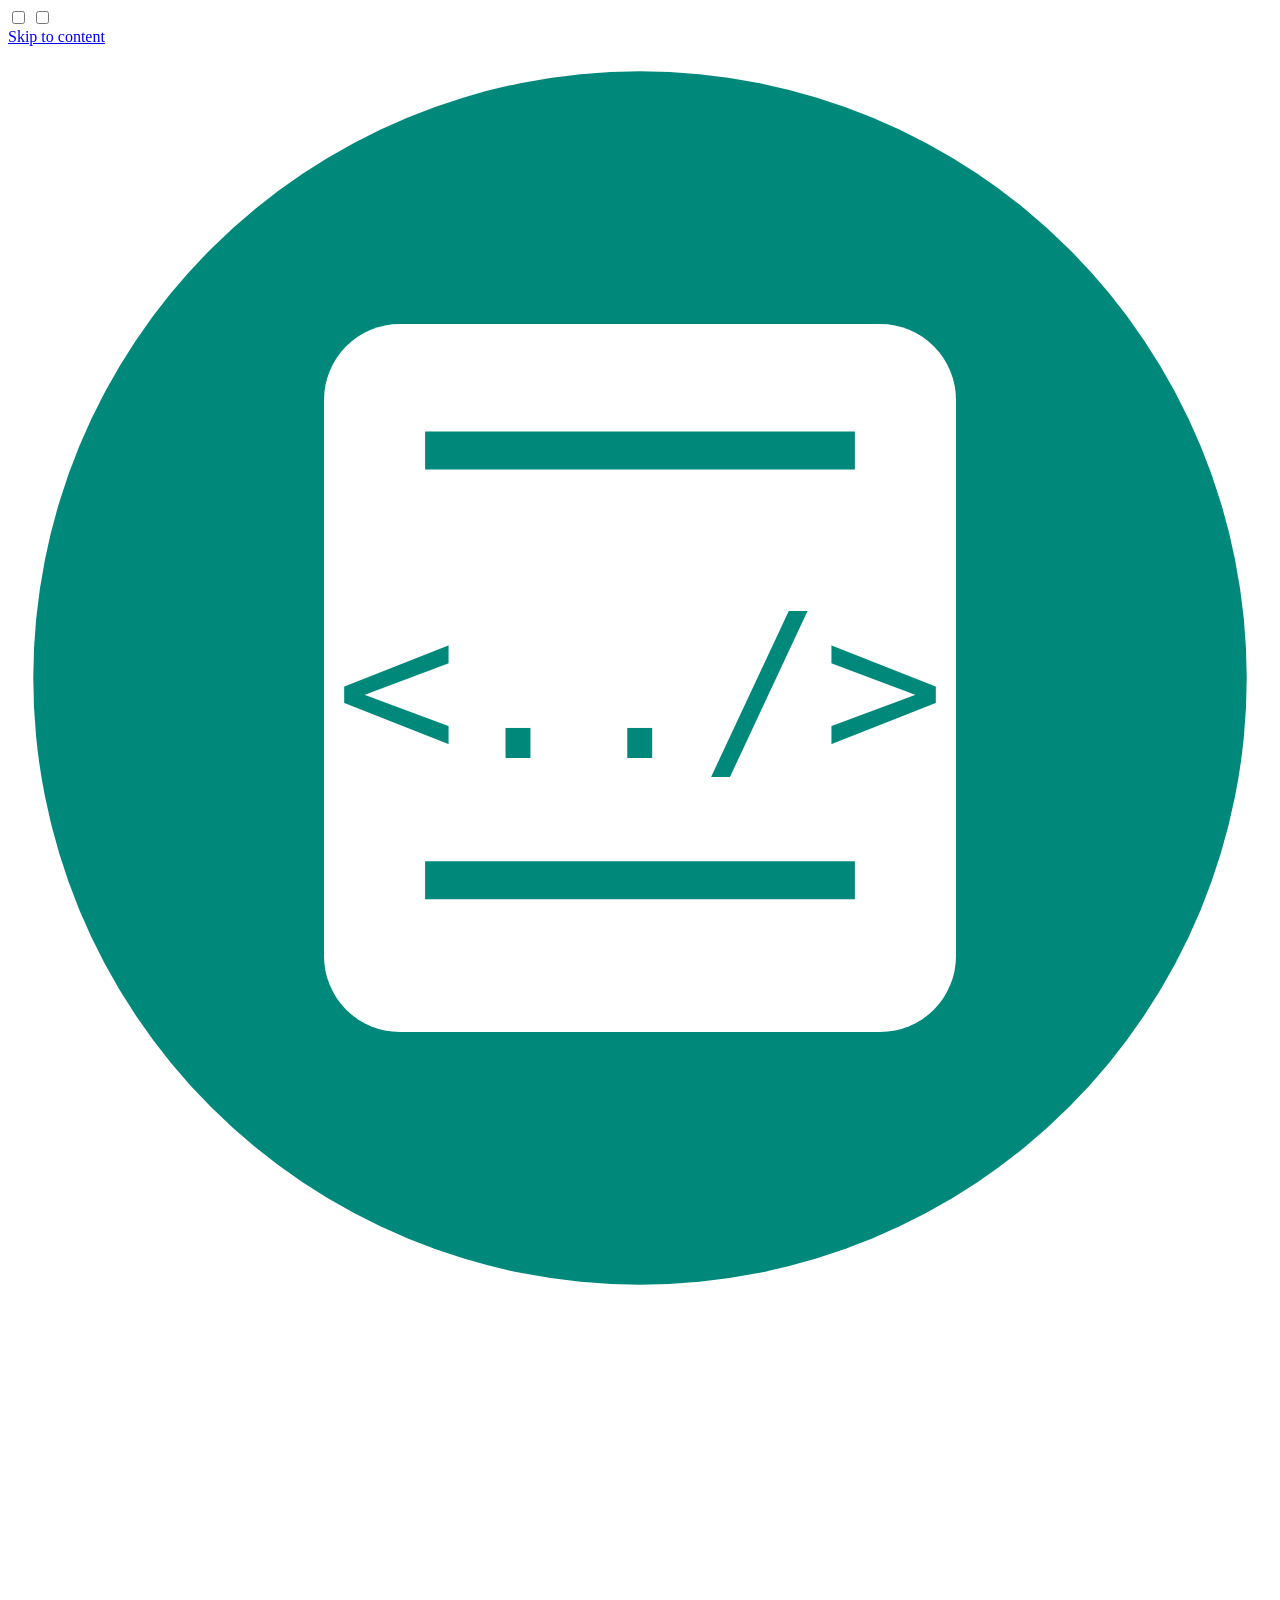
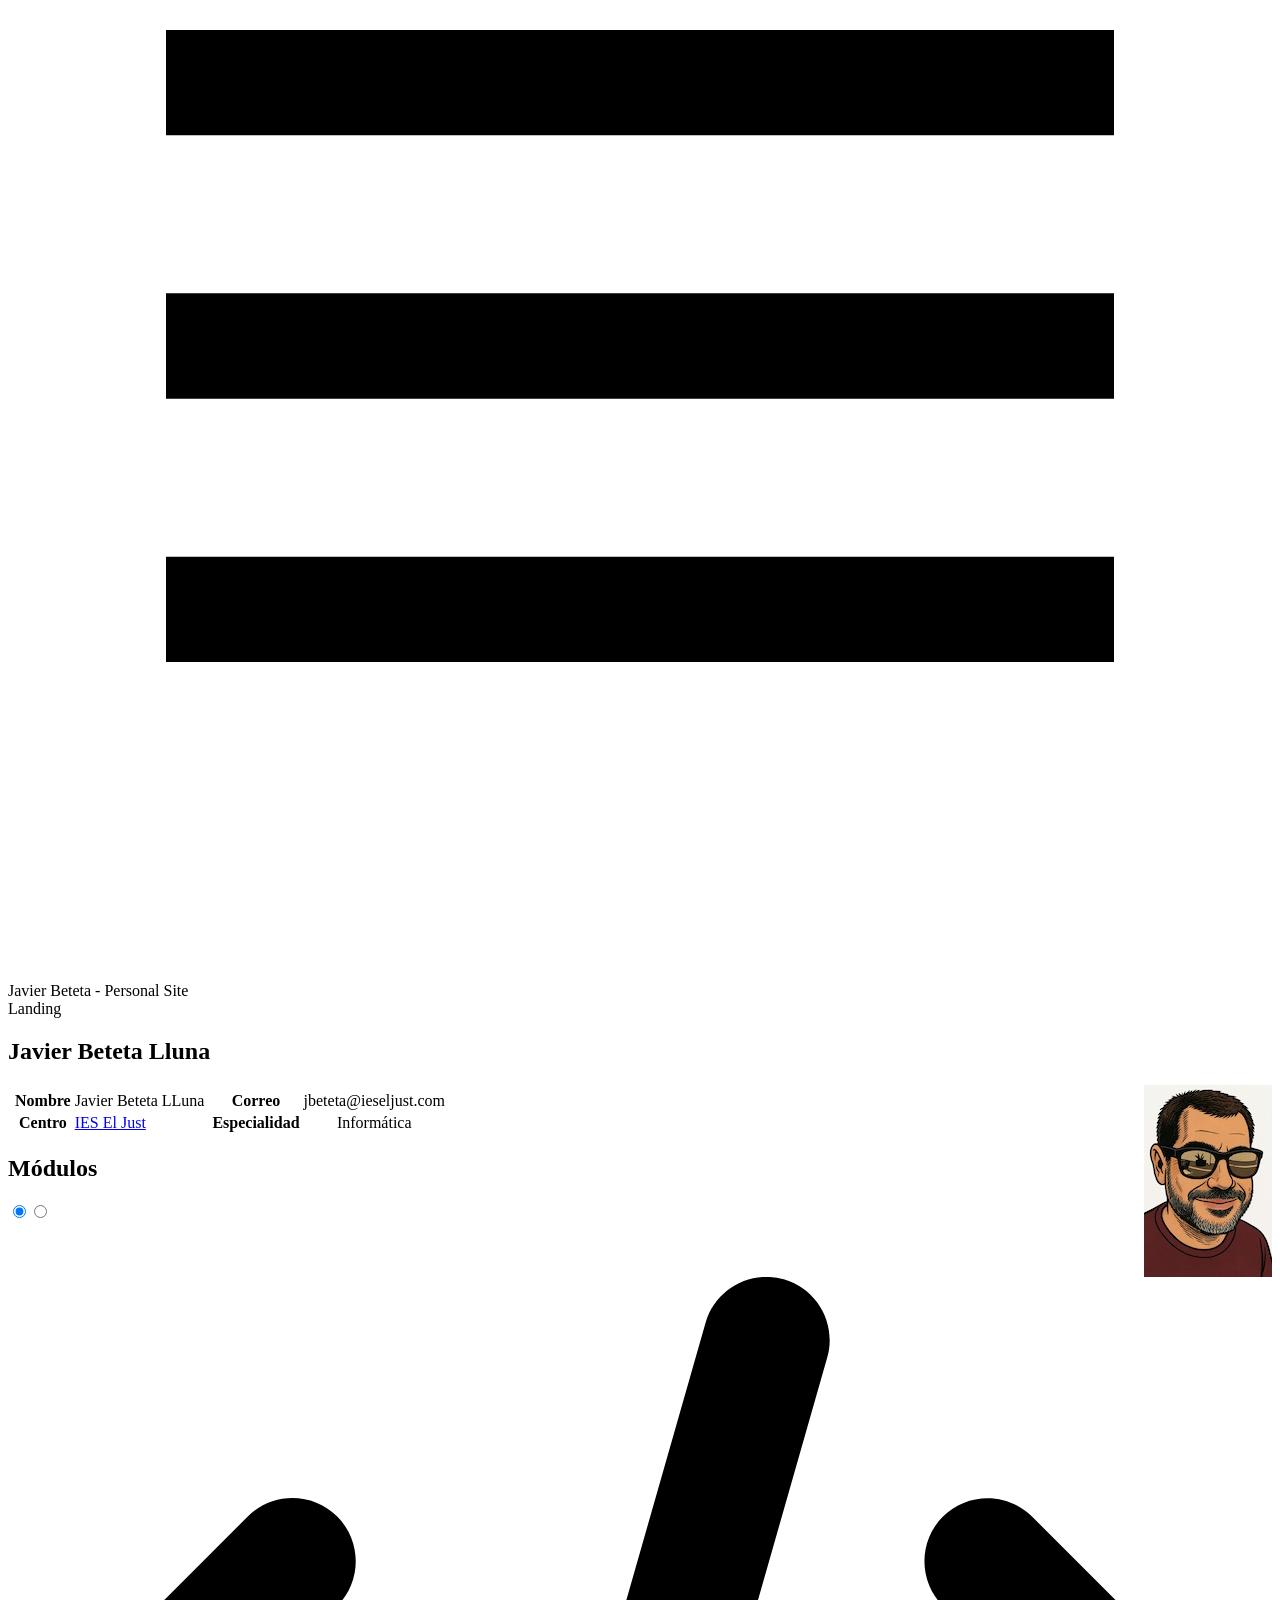
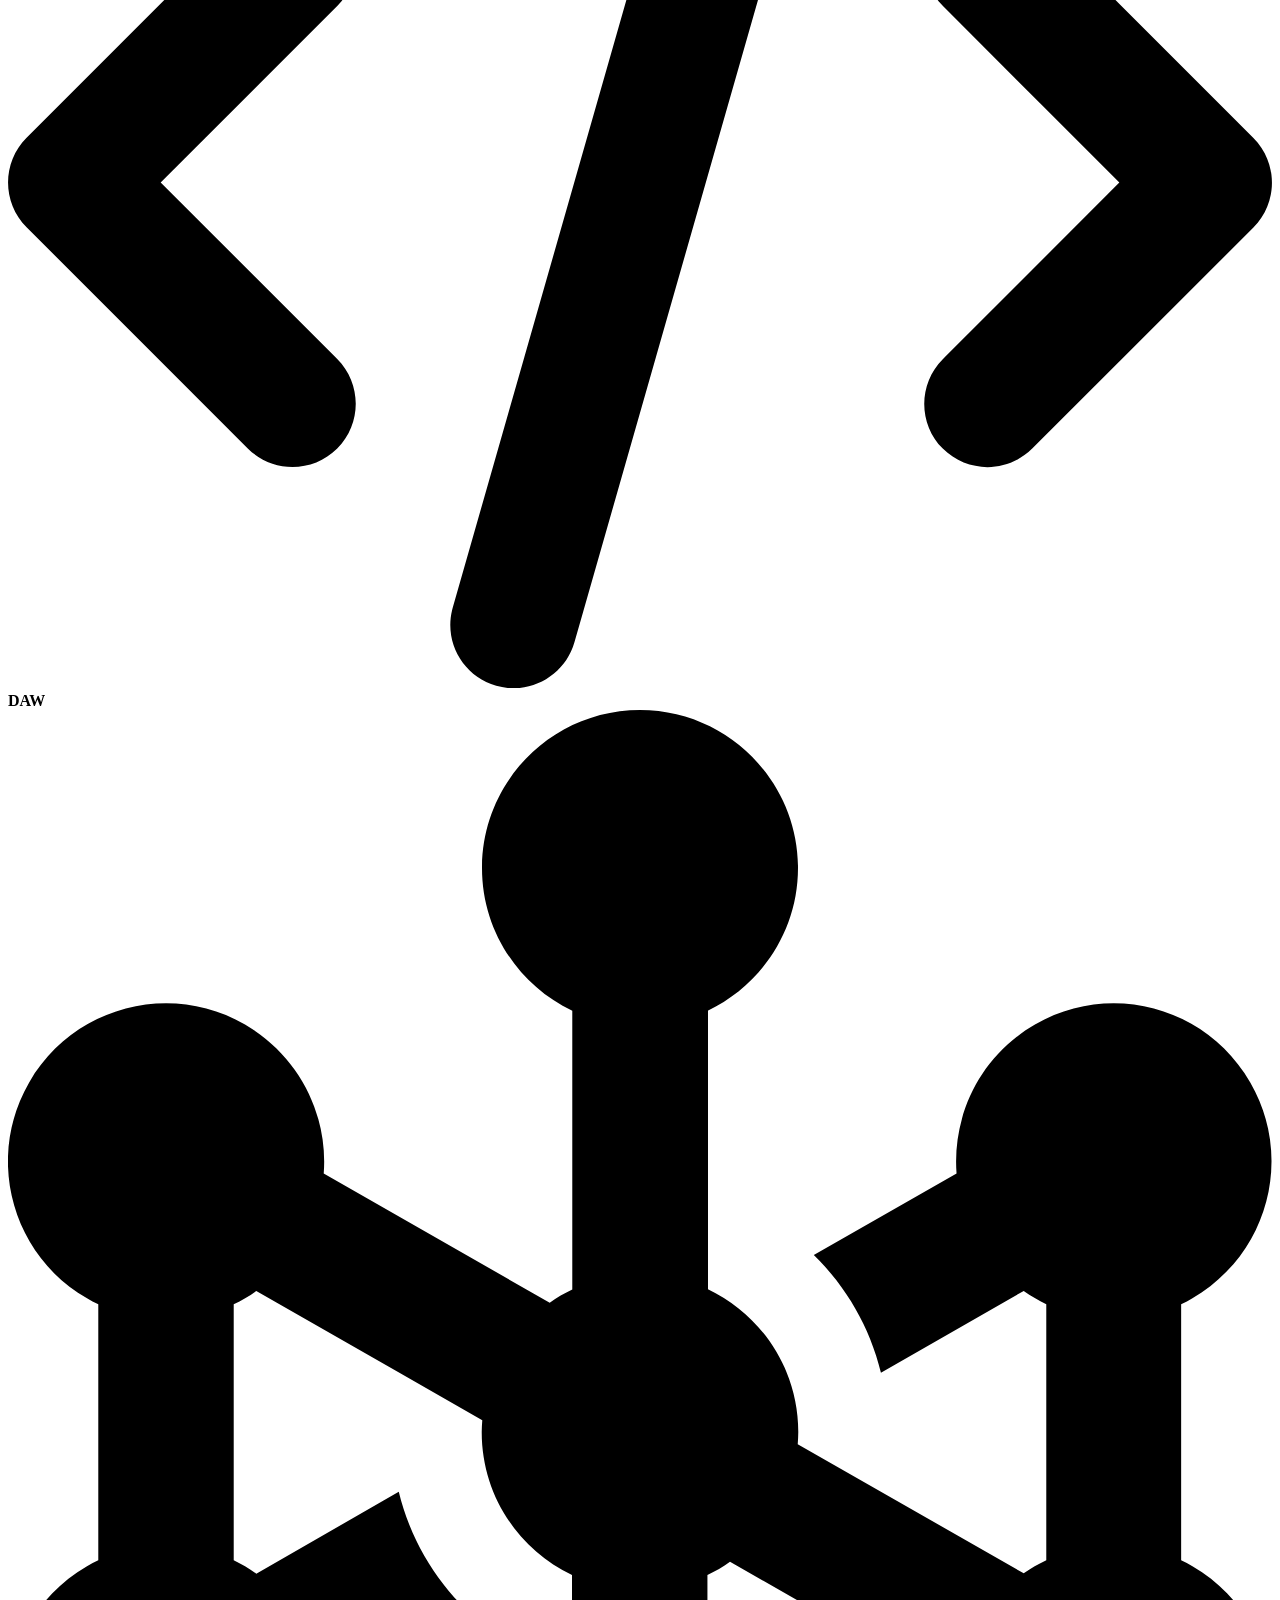
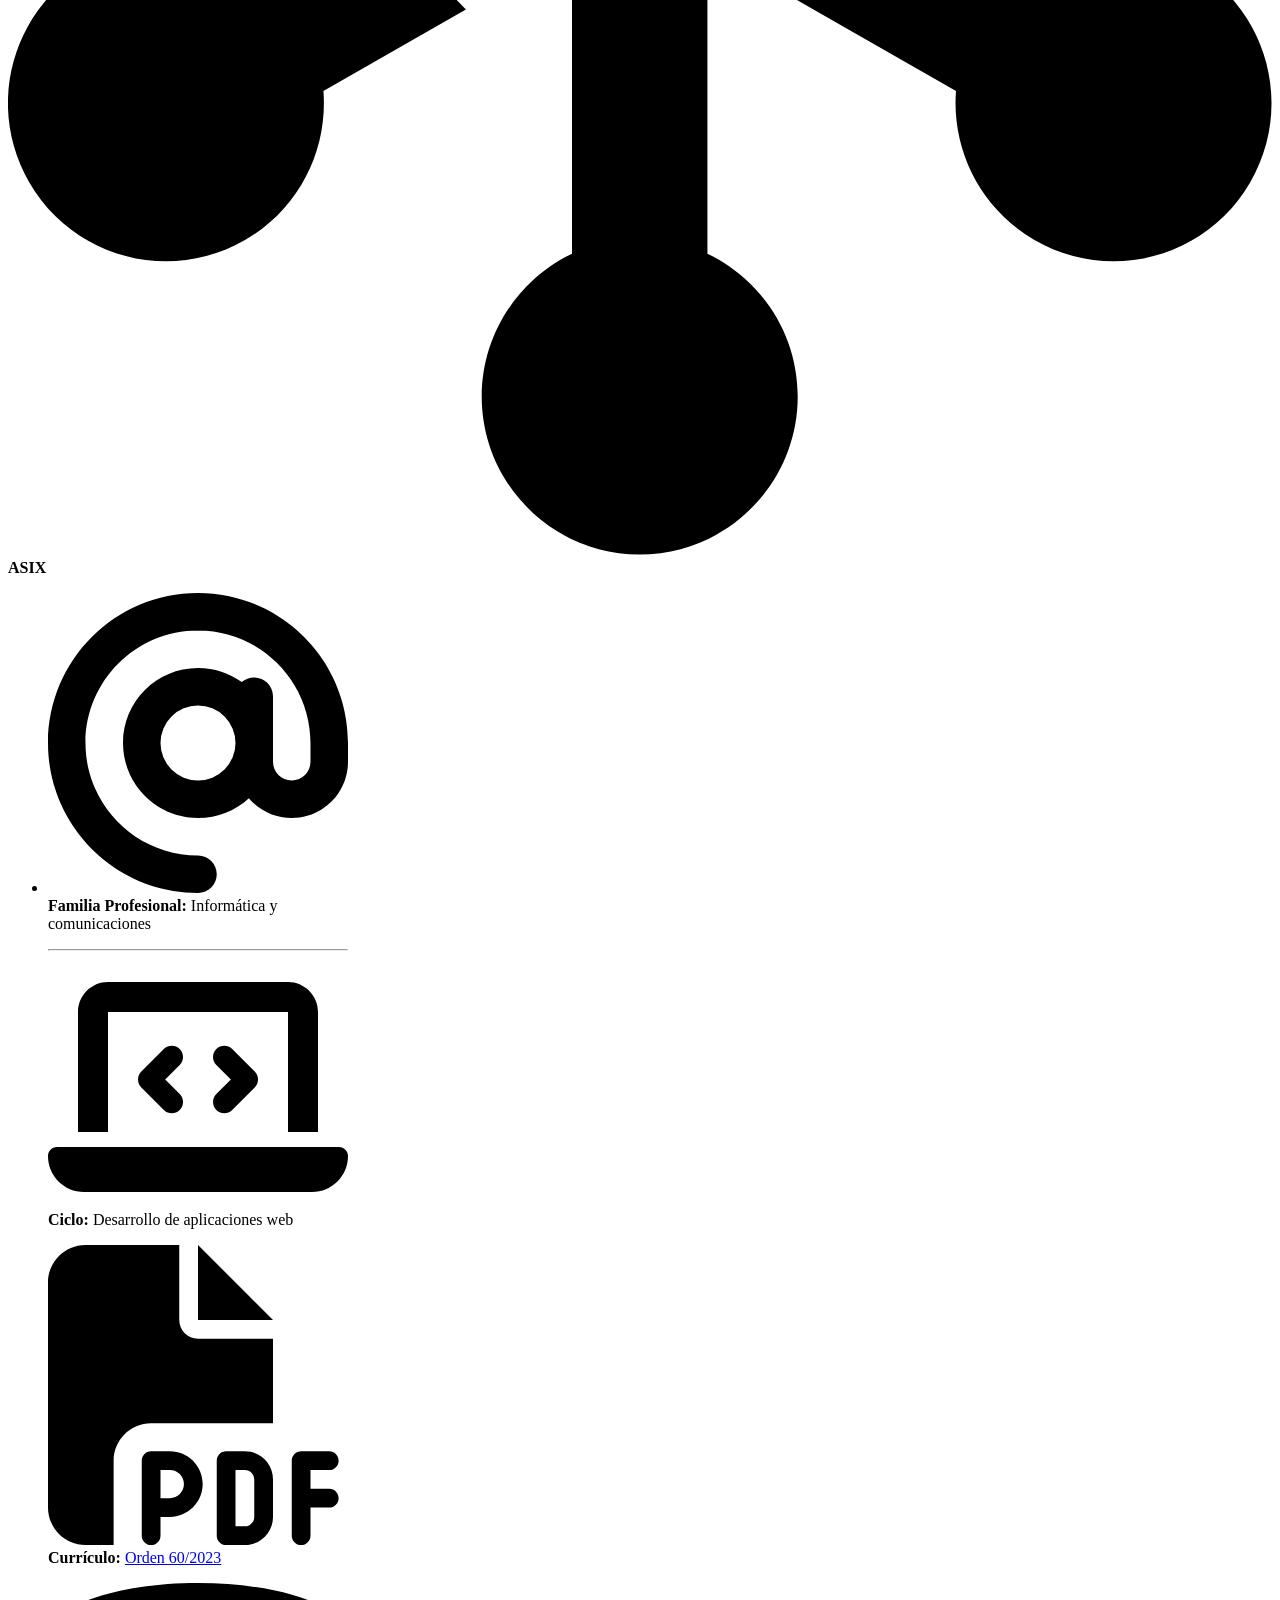
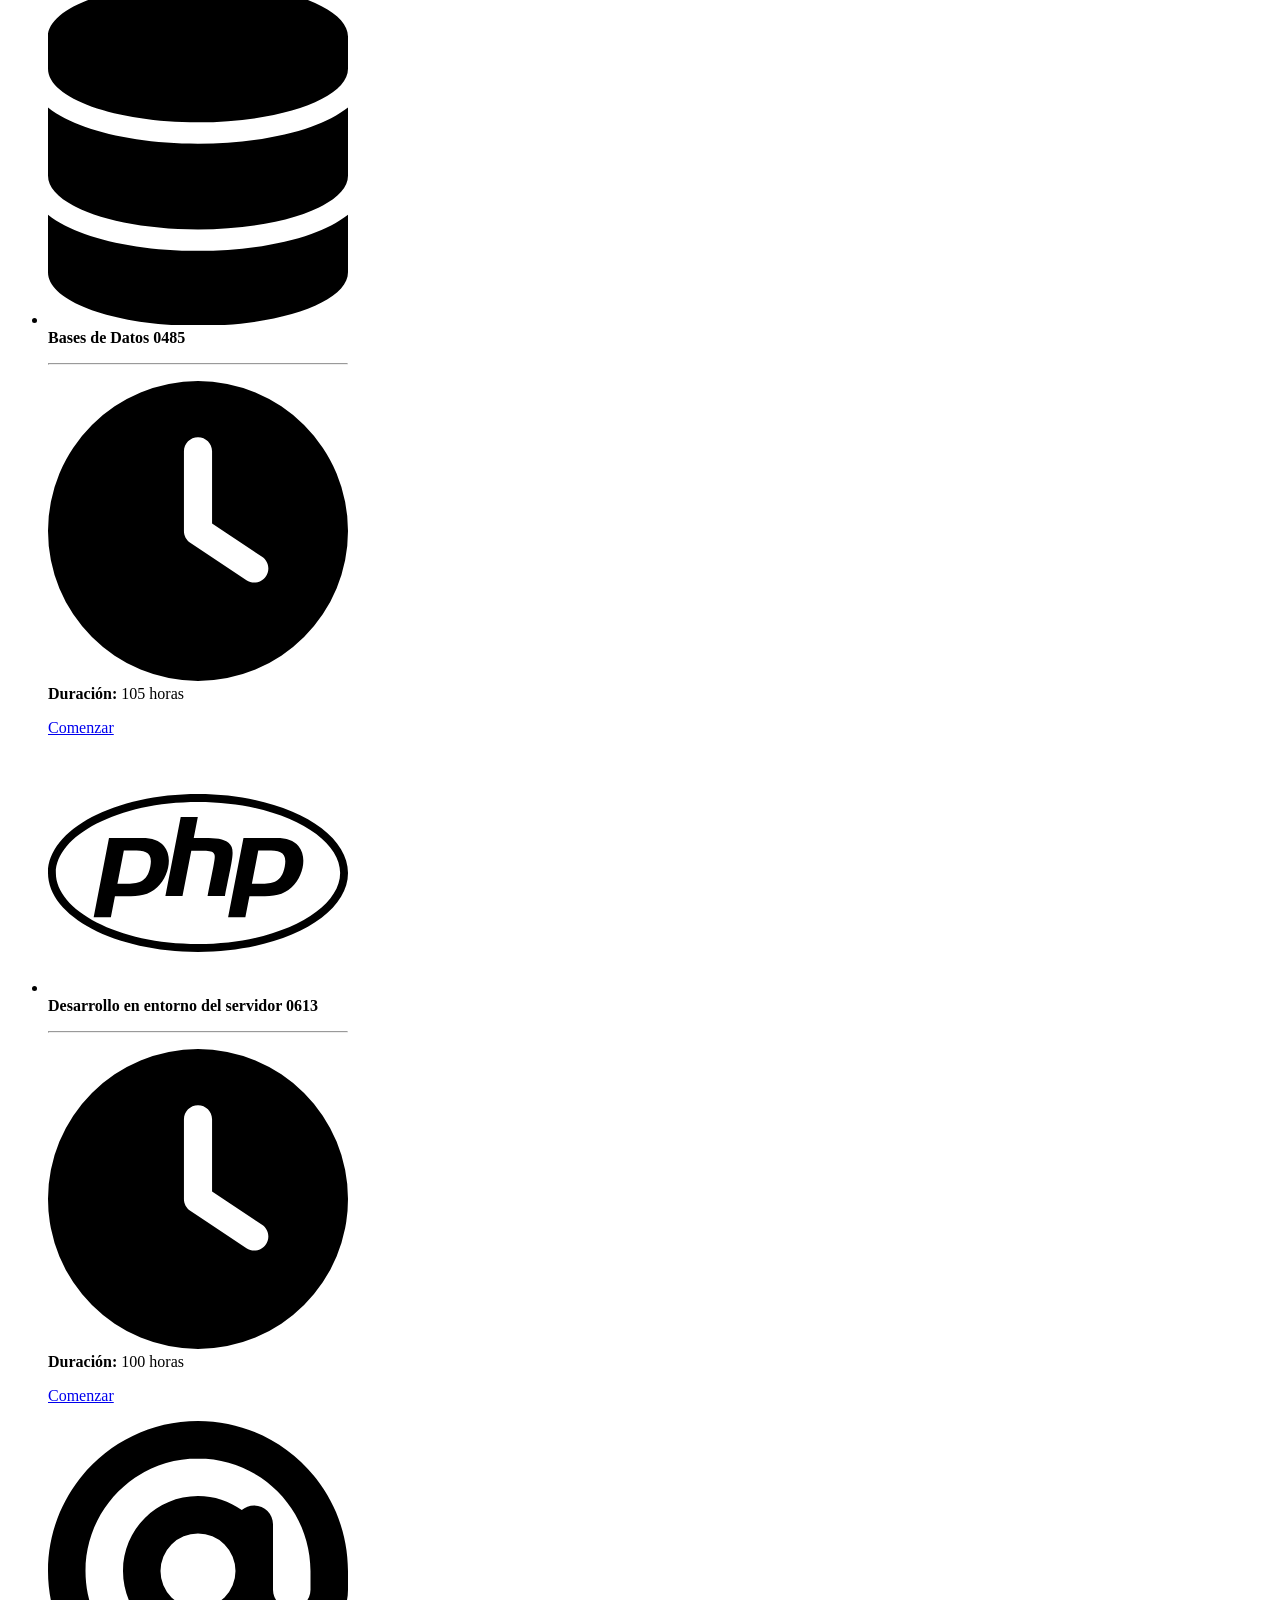
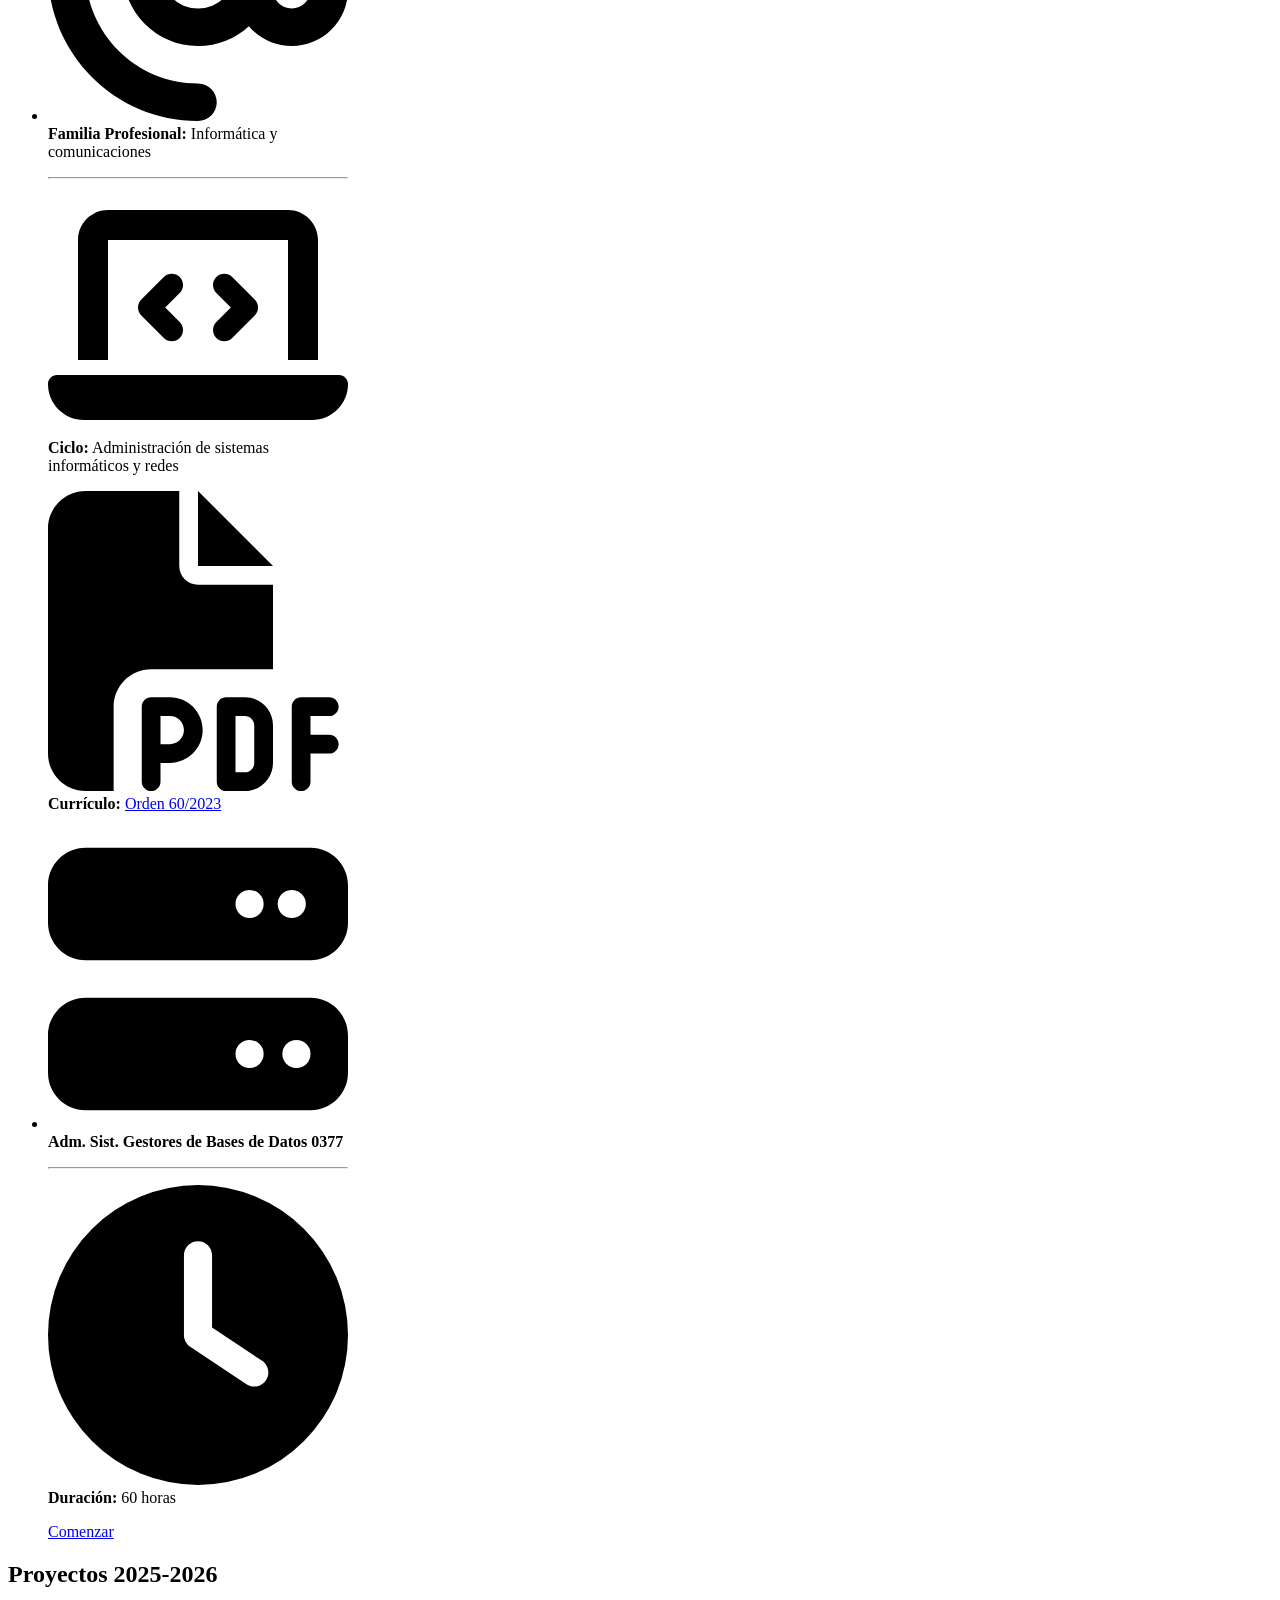
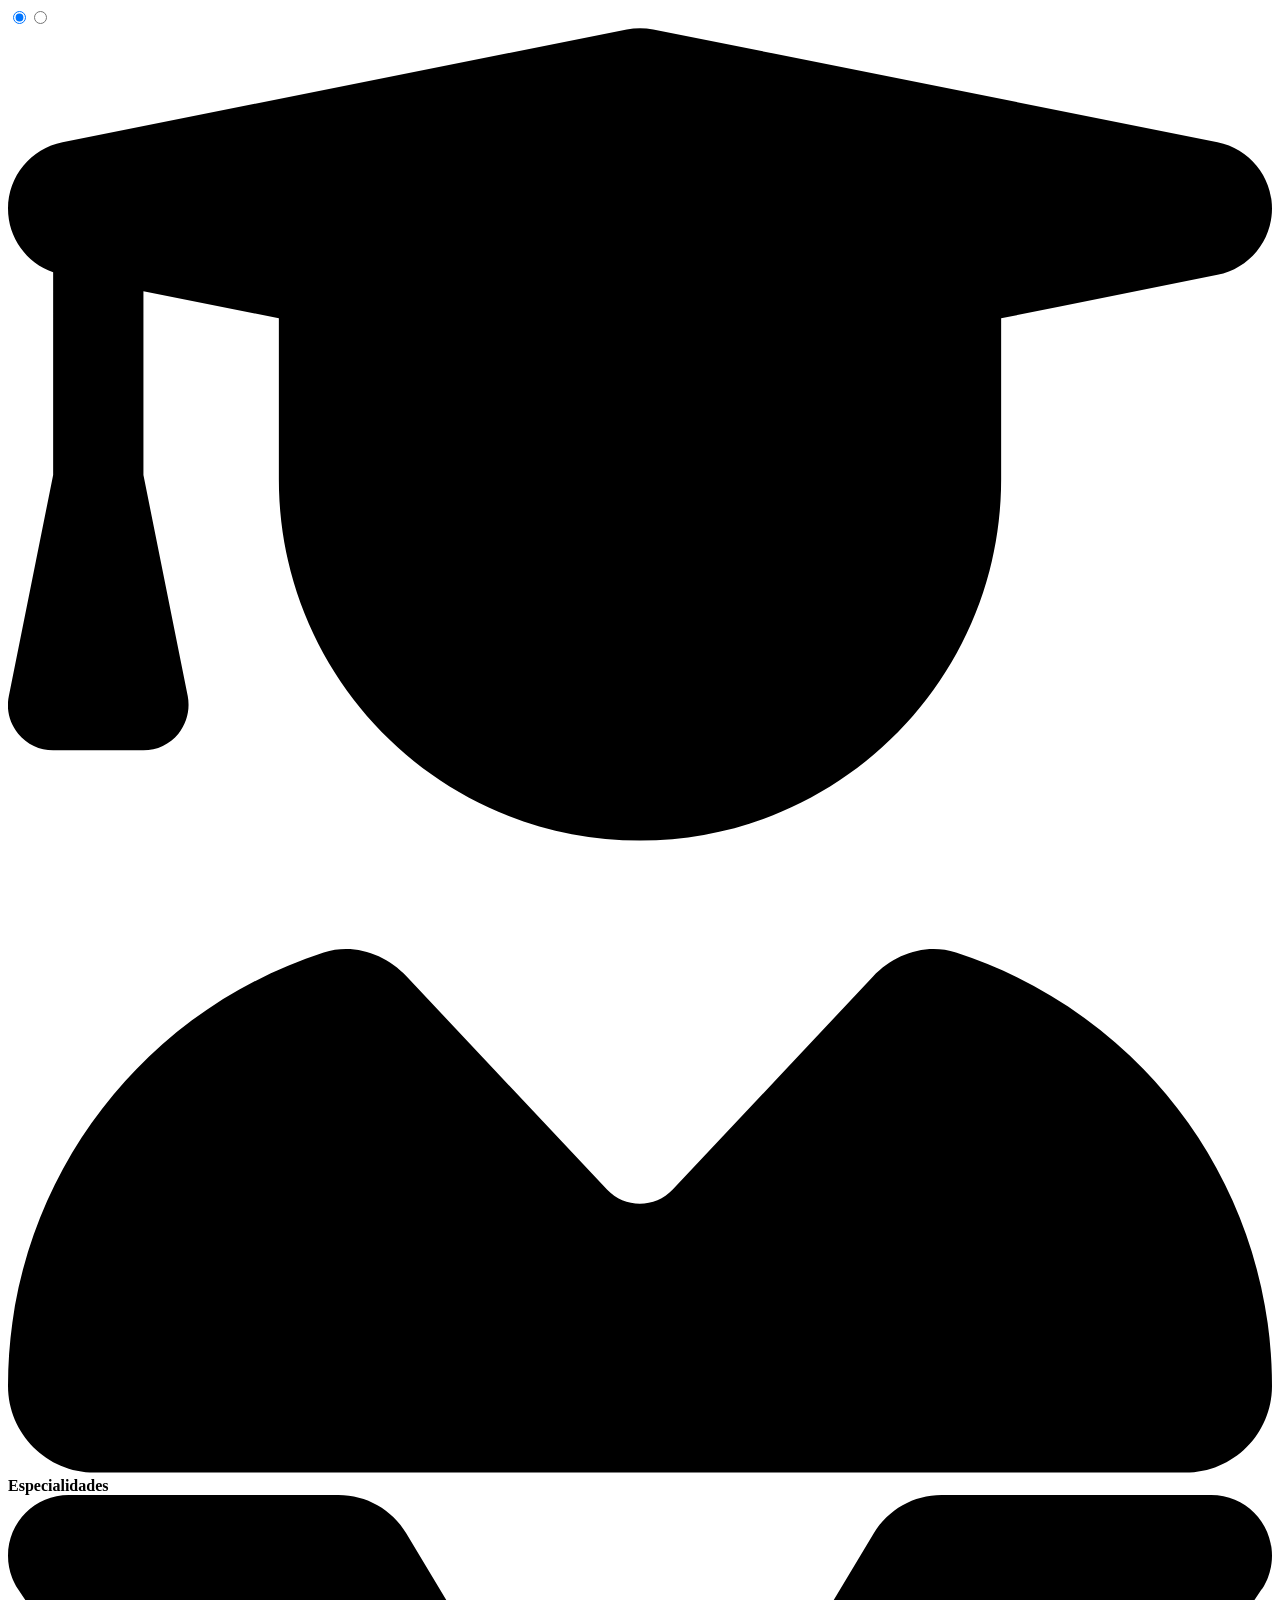
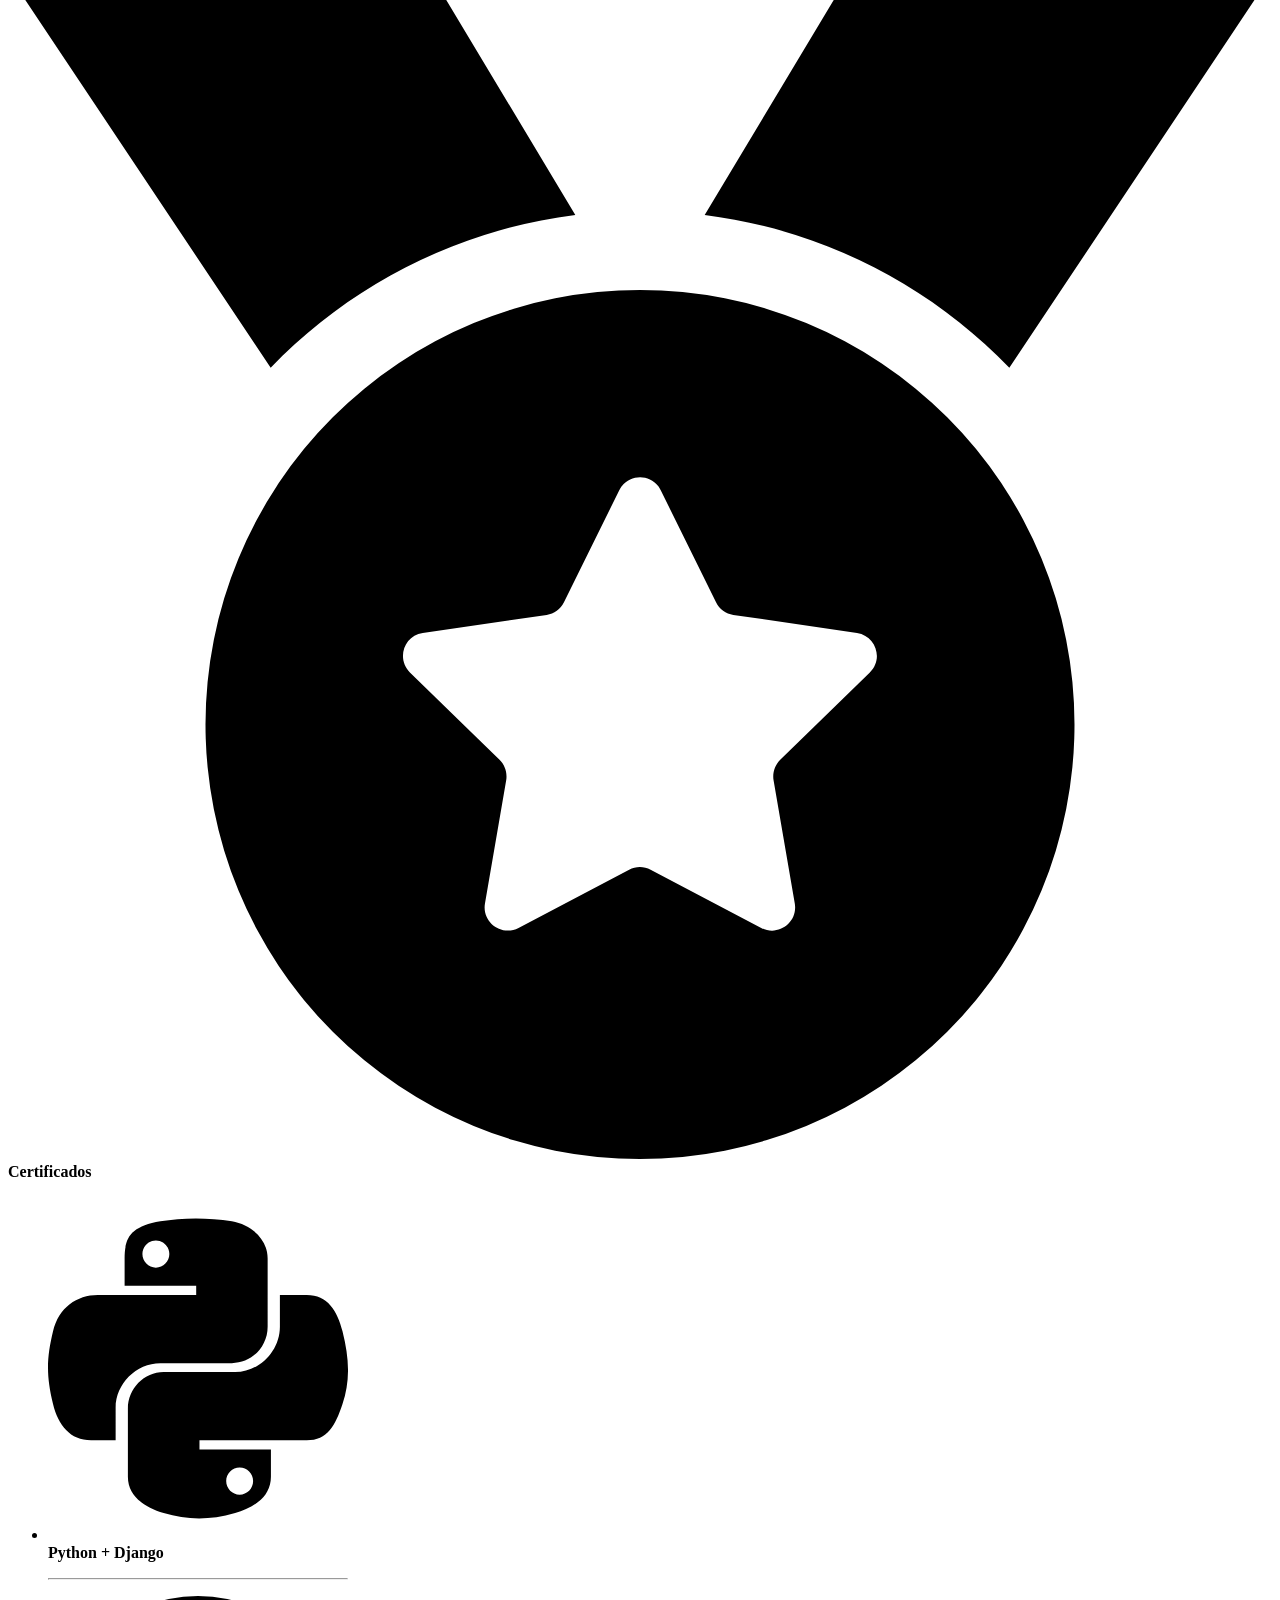
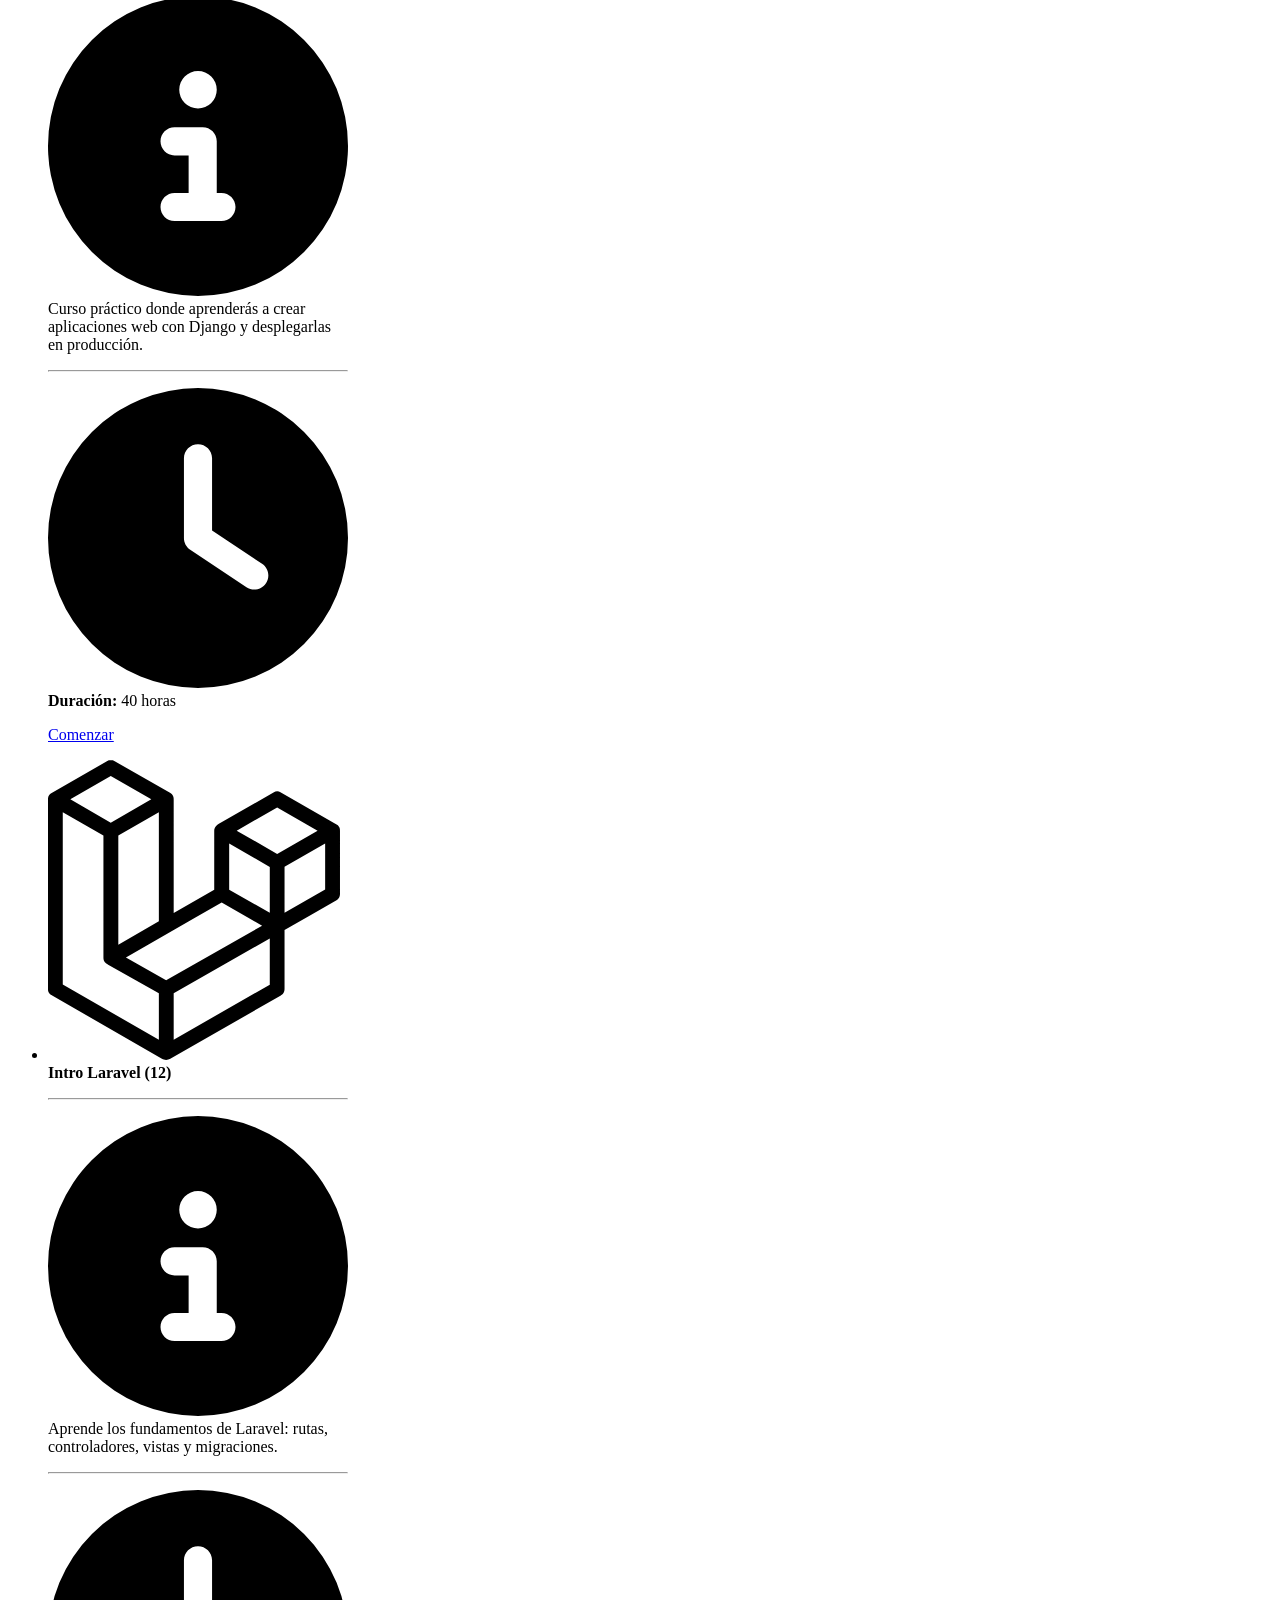
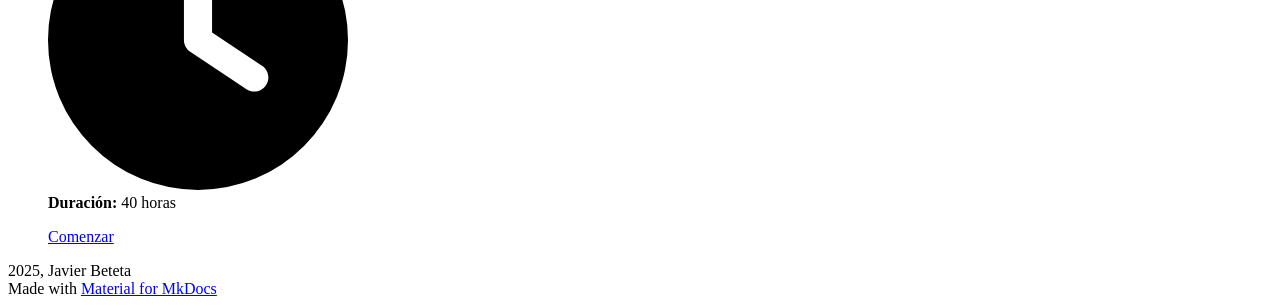
==== index.html @ a97a835f "Deployed 8541aa3 with MkDocs version: 1.6.1" ====
<!doctype html>
<html lang="en" class="no-js">
  <head>
    
      <meta charset="utf-8">
      <meta name="viewport" content="width=device-width,initial-scale=1">
      
      
      
        <link rel="canonical" href="https://jbeteta-ies.github.io/jbeteta-ies.github.io/">
      
      
      
      
      <link rel="icon" href="img/favicon.svg">
      <meta name="generator" content="mkdocs-1.6.1, mkdocs-material-9.5.50">
    
    
      
        <title>Landing - Javier Beteta - Personal Site</title>
      
    
    
      <link rel="stylesheet" href="assets/stylesheets/main.a40c8224.min.css">
      
        
        <link rel="stylesheet" href="assets/stylesheets/palette.06af60db.min.css">
      
      


    
    
      
    
    
      
        
        
        <link rel="preconnect" href="https://fonts.gstatic.com" crossorigin>
        <link rel="stylesheet" href="https://fonts.googleapis.com/css?family=Roboto:300,300i,400,400i,700,700i%7CRoboto+Mono:400,400i,700,700i&display=fallback">
        <style>:root{--md-text-font:"Roboto";--md-code-font:"Roboto Mono"}</style>
      
    
    
      <link rel="stylesheet" href="css/extra.css">
    
    <script>__md_scope=new URL(".",location),__md_hash=e=>[...e].reduce(((e,_)=>(e<<5)-e+_.charCodeAt(0)),0),__md_get=(e,_=localStorage,t=__md_scope)=>JSON.parse(_.getItem(t.pathname+"."+e)),__md_set=(e,_,t=localStorage,a=__md_scope)=>{try{t.setItem(a.pathname+"."+e,JSON.stringify(_))}catch(e){}}</script>
    
      

    
    
    
  </head>
  
  
    
    
    
    
    
    <body dir="ltr" data-md-color-scheme="default" data-md-color-primary="teal" data-md-color-accent="red">
  
    
    <input class="md-toggle" data-md-toggle="drawer" type="checkbox" id="__drawer" autocomplete="off">
    <input class="md-toggle" data-md-toggle="search" type="checkbox" id="__search" autocomplete="off">
    <label class="md-overlay" for="__drawer"></label>
    <div data-md-component="skip">
      
        
        <a href="#javier-beteta-lluna" class="md-skip">
          Skip to content
        </a>
      
    </div>
    <div data-md-component="announce">
      
    </div>
    
    
      

  

<header class="md-header md-header--shadow" data-md-component="header">
  <nav class="md-header__inner md-grid" aria-label="Header">
    <a href="." title="Javier Beteta - Personal Site" class="md-header__button md-logo" aria-label="Javier Beteta - Personal Site" data-md-component="logo">
      
  <img src="img/favicon.svg" alt="logo">

    </a>
    <label class="md-header__button md-icon" for="__drawer">
      
      <svg xmlns="http://www.w3.org/2000/svg" viewBox="0 0 24 24"><path d="M3 6h18v2H3zm0 5h18v2H3zm0 5h18v2H3z"/></svg>
    </label>
    <div class="md-header__title" data-md-component="header-title">
      <div class="md-header__ellipsis">
        <div class="md-header__topic">
          <span class="md-ellipsis">
            Javier Beteta - Personal Site
          </span>
        </div>
        <div class="md-header__topic" data-md-component="header-topic">
          <span class="md-ellipsis">
            
              Landing
            
          </span>
        </div>
      </div>
    </div>
    
      
    
    
    
    
    
  </nav>
  
</header>
    
    <div class="md-container" data-md-component="container">
      
      
        
          
        
      
      <main class="md-main" data-md-component="main">
        <div class="md-main__inner md-grid">
          
            
              
                
              
              <div class="md-sidebar md-sidebar--primary" data-md-component="sidebar" data-md-type="navigation" hidden>
                <div class="md-sidebar__scrollwrap">
                  <div class="md-sidebar__inner">
                    



<nav class="md-nav md-nav--primary" aria-label="Navigation" data-md-level="0">
  <label class="md-nav__title" for="__drawer">
    <a href="." title="Javier Beteta - Personal Site" class="md-nav__button md-logo" aria-label="Javier Beteta - Personal Site" data-md-component="logo">
      
  <img src="img/favicon.svg" alt="logo">

    </a>
    Javier Beteta - Personal Site
  </label>
  
  <ul class="md-nav__list" data-md-scrollfix>
    
      
      
  
  
    
  
  
  
    <li class="md-nav__item md-nav__item--active">
      
      <input class="md-nav__toggle md-toggle" type="checkbox" id="__toc">
      
      
        
      
      
        <label class="md-nav__link md-nav__link--active" for="__toc">
          
  
  <span class="md-ellipsis">
    Landing
  </span>
  

          <span class="md-nav__icon md-icon"></span>
        </label>
      
      <a href="." class="md-nav__link md-nav__link--active">
        
  
  <span class="md-ellipsis">
    Landing
  </span>
  

      </a>
      
        

<nav class="md-nav md-nav--secondary" aria-label="Table of contents">
  
  
  
    
  
  
    <label class="md-nav__title" for="__toc">
      <span class="md-nav__icon md-icon"></span>
      Table of contents
    </label>
    <ul class="md-nav__list" data-md-component="toc" data-md-scrollfix>
      
        <li class="md-nav__item">
  <a href="#modulos" class="md-nav__link">
    <span class="md-ellipsis">
      Módulos
    </span>
  </a>
  
</li>
      
        <li class="md-nav__item">
  <a href="#proyectos-2025-2026" class="md-nav__link">
    <span class="md-ellipsis">
      Proyectos 2025-2026
    </span>
  </a>
  
</li>
      
    </ul>
  
</nav>
      
    </li>
  

    
  </ul>
</nav>
                  </div>
                </div>
              </div>
            
            
              
                
              
              <div class="md-sidebar md-sidebar--secondary" data-md-component="sidebar" data-md-type="toc" hidden>
                <div class="md-sidebar__scrollwrap">
                  <div class="md-sidebar__inner">
                    

<nav class="md-nav md-nav--secondary" aria-label="Table of contents">
  
  
  
    
  
  
    <label class="md-nav__title" for="__toc">
      <span class="md-nav__icon md-icon"></span>
      Table of contents
    </label>
    <ul class="md-nav__list" data-md-component="toc" data-md-scrollfix>
      
        <li class="md-nav__item">
  <a href="#modulos" class="md-nav__link">
    <span class="md-ellipsis">
      Módulos
    </span>
  </a>
  
</li>
      
        <li class="md-nav__item">
  <a href="#proyectos-2025-2026" class="md-nav__link">
    <span class="md-ellipsis">
      Proyectos 2025-2026
    </span>
  </a>
  
</li>
      
    </ul>
  
</nav>
                  </div>
                </div>
              </div>
            
          
          
            <div class="md-content" data-md-component="content">
              <article class="md-content__inner md-typeset">
                
                  


<h1 id="javier-beteta-lluna">Javier Beteta Lluna</h1>
<div class="admonition note info">
<p><img align="right" alt="Imagen" src="img/javier01_128.jpeg" /></p>
<table>
<thead>
<tr>
<th style="text-align: center;"></th>
<th style="text-align: center;"></th>
<th style="text-align: left;"></th>
<th style="text-align: center;"></th>
<th style="text-align: center;"></th>
<th style="text-align: center;"></th>
</tr>
</thead>
<tbody>
<tr>
<td style="text-align: center;"><span class="twemoji"><svg xmlns="http://www.w3.org/2000/svg" viewBox="0 0 24 24"><path d="M6 17c0-2 4-3.1 6-3.1s6 1.1 6 3.1v1H6m9-9a3 3 0 0 1-3 3 3 3 0 0 1-3-3 3 3 0 0 1 3-3 3 3 0 0 1 3 3M3 5v14a2 2 0 0 0 2 2h14a2 2 0 0 0 2-2V5a2 2 0 0 0-2-2H5a2 2 0 0 0-2 2"/></svg></span></td>
<td style="text-align: center;"><strong>Nombre</strong></td>
<td style="text-align: left;">Javier Beteta LLuna</td>
<td style="text-align: center;"><span class="twemoji"><svg xmlns="http://www.w3.org/2000/svg" viewBox="0 0 24 24"><path d="M5 3a2 2 0 0 0-2 2v14a2 2 0 0 0 2 2h14a2 2 0 0 0 2-2V5a2 2 0 0 0-2-2zm1.4 3.5h11.2c.77 0 1.4.62 1.4 1.4v8.2a1.4 1.4 0 0 1-1.4 1.4H6.4c-.77 0-1.4-.63-1.4-1.4V7.9c0-.78.62-1.4 1.4-1.4M6 8v2l6 4 6-4V8l-6 4z"/></svg></span></td>
<td style="text-align: center;"><strong>Correo</strong></td>
<td style="text-align: center;">jbeteta@ieseljust.com</td>
</tr>
<tr>
<td style="text-align: center;"><span class="twemoji"><svg xmlns="http://www.w3.org/2000/svg" viewBox="0 0 24 24"><path d="M15 9h2v2h-2zm2-4h-2v2h2zm-6 10h2v-2h-2zm2-10h-2v2h2zm-2 6h2V9h-2zM9 5H7v2h2zm0 4H7v2h2zm5.55 12H13v-3.5h-2V21H5V3h14v8.03c.71.06 1.39.28 2 .6V1H3v22h12.91c-.41-.56-.91-1.24-1.36-2M7 19h2v-2H7zm2-6H7v2h2zm13 3.5c0 2.6-3.5 6.5-3.5 6.5S15 19.1 15 16.5c0-1.9 1.6-3.5 3.5-3.5s3.5 1.6 3.5 3.5m-2.3.1c0-.6-.6-1.2-1.2-1.2s-1.2.5-1.2 1.2c0 .6.5 1.2 1.2 1.2s1.3-.6 1.2-1.2"/></svg></span></td>
<td style="text-align: center;"><strong>Centro</strong></td>
<td style="text-align: left;"><a href="https://portal.edu.gva.es/iesjaumeeljust/">IES El Just</a></td>
<td style="text-align: center;"><span class="twemoji"><svg xmlns="http://www.w3.org/2000/svg" viewBox="0 0 24 24"><path d="M19 3H5c-1.1 0-2 .9-2 2v14c0 1.1.9 2 2 2h14c1.1 0 2-.9 2-2V5c0-1.1-.9-2-2-2m-8 5H9v2c0 1.1-.9 2-2 2 1.1 0 2 .9 2 2v2h2v2H9c-1.1 0-2-.9-2-2v-1c0-1.1-.9-2-2-2v-2c1.1 0 2-.9 2-2V8c0-1.1.9-2 2-2h2zm8 5c-1.1 0-2 .9-2 2v1c0 1.1-.9 2-2 2h-2v-2h2v-2c0-1.1.9-2 2-2-1.1 0-2-.9-2-2V8h-2V6h2c1.1 0 2 .9 2 2v1c0 1.1.9 2 2 2z"/></svg></span></td>
<td style="text-align: center;"><strong>Especialidad</strong></td>
<td style="text-align: center;">Informática</td>
</tr>
</tbody>
</table>
</div>
<h2 id="modulos">Módulos</h2>
<div class="tabbed-set tabbed-alternate" data-tabs="1:2"><input checked="checked" id="__tabbed_1_1" name="__tabbed_1" type="radio" /><input id="__tabbed_1_2" name="__tabbed_1" type="radio" /><div class="tabbed-labels"><label for="__tabbed_1_1"><span class="twemoji lg"><svg xmlns="http://www.w3.org/2000/svg" viewBox="0 0 640 512"><!--! Font Awesome Free 6.7.2 by @fontawesome - https://fontawesome.com License - https://fontawesome.com/license/free (Icons: CC BY 4.0, Fonts: SIL OFL 1.1, Code: MIT License) Copyright 2024 Fonticons, Inc.--><path d="M392.8 1.2c-17-4.9-34.7 5-39.6 22l-128 448c-4.9 17 5 34.7 22 39.6s34.7-5 39.6-22l128-448c4.9-17-5-34.7-22-39.6m80.6 120.1c-12.5 12.5-12.5 32.8 0 45.3l89.3 89.4-89.4 89.4c-12.5 12.5-12.5 32.8 0 45.3s32.8 12.5 45.3 0l112-112c12.5-12.5 12.5-32.8 0-45.3l-112-112c-12.5-12.5-32.8-12.5-45.3 0zm-306.7 0c-12.5-12.5-32.8-12.5-45.3 0l-112 112c-12.5 12.5-12.5 32.8 0 45.3l112 112c12.5 12.5 32.8 12.5 45.3 0s12.5-32.8 0-45.3L77.3 256l89.4-89.4c12.5-12.5 12.5-32.8 0-45.3"/></svg></span> <strong>DAW</strong></label><label for="__tabbed_1_2"><span class="twemoji lg"><svg xmlns="http://www.w3.org/2000/svg" viewBox="0 0 448 512"><!--! Font Awesome Free 6.7.2 by @fontawesome - https://fontawesome.com License - https://fontawesome.com/license/free (Icons: CC BY 4.0, Fonts: SIL OFL 1.1, Code: MIT License) Copyright 2024 Fonticons, Inc.--><path d="M248 106.6c18.9-9 32-28.3 32-50.6 0-30.9-25.1-56-56-56s-56 25.1-56 56c0 22.3 13.1 41.6 32 50.6v98.8c-2.8 1.3-5.5 2.9-8 4.7l-80.1-45.8c1.6-20.8-8.6-41.6-27.9-52.8C57.2 96 23 105.2 7.5 132S1.2 193 28 208.5c1.3.8 2.6 1.5 4 2.1v90.8c-1.3.6-2.7 1.3-4 2.1C1.2 319-8 353.2 7.5 380s49.7 36 76.5 20.5c19.3-11.1 29.4-32 27.8-52.8l50.5-28.9c-11.5-11.2-19.9-25.6-23.8-41.7l-50.5 29c-2.6-1.8-5.2-3.3-8-4.7v-90.8c2.8-1.3 5.5-2.9 8-4.7l80.1 45.8c-.1 1.4-.2 2.8-.2 4.3 0 22.3 13.1 41.6 32 50.6v98.8c-18.9 9-32 28.3-32 50.6 0 30.9 25.1 56 56 56s56-25.1 56-56c0-22.3-13.1-41.6-32-50.6v-98.8c2.8-1.3 5.5-2.9 8-4.7l80.1 45.8c-1.6 20.8 8.6 41.6 27.8 52.8 26.8 15.5 61 6.3 76.5-20.5s6.3-61-20.5-76.5c-1.3-.8-2.7-1.5-4-2.1v-90.8c1.4-.6 2.7-1.3 4-2.1 26.8-15.5 36-49.7 20.5-76.5s-49.5-36-76.3-20.5c-19.3 11.1-29.4 32-27.8 52.8l-50.6 28.9c11.5 11.2 19.9 25.6 23.8 41.7l50.6-29c2.6 1.8 5.2 3.3 8 4.7v90.8c-2.8 1.3-5.5 2.9-8 4.6l-80.1-45.8c.1-1.4.2-2.8.2-4.3 0-22.3-13.1-41.6-32-50.6v-98.8z"/></svg></span> <strong>ASIX</strong></label></div>
<div class="tabbed-content">
<div class="tabbed-block">
<div class="grid" markdown>
<div class="admonition abstract">
<div class="grid cards" markdown>
<ul>
<li>
<p><span class="twemoji lg middle"><svg xmlns="http://www.w3.org/2000/svg" viewBox="0 0 512 512"><!--! Font Awesome Free 6.7.2 by @fontawesome - https://fontawesome.com License - https://fontawesome.com/license/free (Icons: CC BY 4.0, Fonts: SIL OFL 1.1, Code: MIT License) Copyright 2024 Fonticons, Inc.--><path d="M256 64C150 64 64 150 64 256s86 192 192 192c17.7 0 32 14.3 32 32s-14.3 32-32 32C114.6 512 0 397.4 0 256S114.6 0 256 0s256 114.6 256 256v32c0 53-43 96-96 96-29.3 0-55.6-13.2-73.2-33.9-22.8 21-53.3 33.9-86.8 33.9-70.7 0-128-57.3-128-128s57.3-128 128-128c27.9 0 53.7 8.9 74.7 24.1 5.7-5 13.1-8.1 21.3-8.1 17.7 0 32 14.3 32 32v112c0 17.7 14.3 32 32 32s32-14.3 32-32v-32c0-106-86-192-192-192m64 192a64 64 0 1 0-128 0 64 64 0 1 0 128 0"/></svg></span> <strong>Familia Profesional:</strong> Informática y comunicaciones</p>
<hr />
<p><span class="twemoji lg middle"><svg xmlns="http://www.w3.org/2000/svg" viewBox="0 0 640 512"><!--! Font Awesome Free 6.7.2 by @fontawesome - https://fontawesome.com License - https://fontawesome.com/license/free (Icons: CC BY 4.0, Fonts: SIL OFL 1.1, Code: MIT License) Copyright 2024 Fonticons, Inc.--><path d="M64 96c0-35.3 28.7-64 64-64h384c35.3 0 64 28.7 64 64v256h-64V96H128v256H64zM0 403.2C0 392.6 8.6 384 19.2 384h601.6c10.6 0 19.2 8.6 19.2 19.2 0 42.4-34.4 76.8-76.8 76.8H76.8C34.4 480 0 445.6 0 403.2M281 209l-31 31 31 31c9.4 9.4 9.4 24.6 0 33.9s-24.6 9.4-33.9 0l-48-48c-9.4-9.4-9.4-24.6 0-33.9l48-48c9.4-9.4 24.6-9.4 33.9 0s9.4 24.6 0 33.9zm112-34 48 48c9.4 9.4 9.4 24.6 0 33.9l-48 48c-9.4 9.4-24.6 9.4-33.9 0s-9.4-24.6 0-33.9l31-31-31-31c-9.4-9.4-9.4-24.6 0-33.9s24.6-9.4 33.9 0z"/></svg></span> <strong>Ciclo:</strong> Desarrollo de aplicaciones web</p>
<p><span class="twemoji lg middle"><svg xmlns="http://www.w3.org/2000/svg" viewBox="0 0 512 512"><!--! Font Awesome Free 6.7.2 by @fontawesome - https://fontawesome.com License - https://fontawesome.com/license/free (Icons: CC BY 4.0, Fonts: SIL OFL 1.1, Code: MIT License) Copyright 2024 Fonticons, Inc.--><path d="M0 64C0 28.7 28.7 0 64 0h160v128c0 17.7 14.3 32 32 32h128v144H176c-35.3 0-64 28.7-64 64v144H64c-35.3 0-64-28.7-64-64zm384 64H256V0zM176 352h32c30.9 0 56 25.1 56 56s-25.1 56-56 56h-16v32c0 8.8-7.2 16-16 16s-16-7.2-16-16V368c0-8.8 7.2-16 16-16m32 80c13.3 0 24-10.7 24-24s-10.7-24-24-24h-16v48zm96-80h32c26.5 0 48 21.5 48 48v64c0 26.5-21.5 48-48 48h-32c-8.8 0-16-7.2-16-16V368c0-8.8 7.2-16 16-16m32 128c8.8 0 16-7.2 16-16v-64c0-8.8-7.2-16-16-16h-16v96zm80-112c0-8.8 7.2-16 16-16h48c8.8 0 16 7.2 16 16s-7.2 16-16 16h-32v32h32c8.8 0 16 7.2 16 16s-7.2 16-16 16h-32v48c0 8.8-7.2 16-16 16s-16-7.2-16-16V368"/></svg></span> <strong>Currículo:</strong> <a href="https://dogv.gva.es/es/eli/es-vc/o/2012/09/25/60/dof/vci-spa/pdf">Orden 60/2023</a> </p>
</li>
<li>
<p><span class="twemoji lg middle"><svg xmlns="http://www.w3.org/2000/svg" viewBox="0 0 448 512"><!--! Font Awesome Free 6.7.2 by @fontawesome - https://fontawesome.com License - https://fontawesome.com/license/free (Icons: CC BY 4.0, Fonts: SIL OFL 1.1, Code: MIT License) Copyright 2024 Fonticons, Inc.--><path d="M448 80v48c0 44.2-100.3 80-224 80S0 172.2 0 128V80C0 35.8 100.3 0 224 0s224 35.8 224 80m-54.8 134.7c20.8-7.4 39.9-16.9 54.8-28.6V288c0 44.2-100.3 80-224 80S0 332.2 0 288V186.1c14.9 11.8 34 21.2 54.8 28.6C99.7 230.7 159.5 240 224 240s124.3-9.3 169.2-25.3M0 346.1c14.9 11.8 34 21.2 54.8 28.6C99.7 390.7 159.5 400 224 400s124.3-9.3 169.2-25.3c20.8-7.4 39.9-16.9 54.8-28.6V432c0 44.2-100.3 80-224 80S0 476.2 0 432z"/></svg></span> <strong>Bases de Datos 0485</strong></p>
<hr />
<p><span class="twemoji lg middle"><svg xmlns="http://www.w3.org/2000/svg" viewBox="0 0 512 512"><!--! Font Awesome Free 6.7.2 by @fontawesome - https://fontawesome.com License - https://fontawesome.com/license/free (Icons: CC BY 4.0, Fonts: SIL OFL 1.1, Code: MIT License) Copyright 2024 Fonticons, Inc.--><path d="M256 0a256 256 0 1 1 0 512 256 256 0 1 1 0-512m-24 120v136c0 8 4 15.5 10.7 20l96 64c11 7.4 25.9 4.4 33.3-6.7s4.4-25.9-6.7-33.3L280 243.2V120c0-13.3-10.7-24-24-24s-24 10.7-24 24"/></svg></span> <strong>Duración:</strong> 105 horas </p>
<p><a class="md-button md-button--primary" href="https://jbeteta-ies.github.io/BDA/">Comenzar</a> </p>
</li>
<li>
<p><span class="twemoji lg middle"><svg xmlns="http://www.w3.org/2000/svg" viewBox="0 0 640 512"><!--! Font Awesome Free 6.7.2 by @fontawesome - https://fontawesome.com License - https://fontawesome.com/license/free (Icons: CC BY 4.0, Fonts: SIL OFL 1.1, Code: MIT License) Copyright 2024 Fonticons, Inc.--><path d="M320 104.5c171.4 0 303.2 72.2 303.2 151.5S491.3 407.5 320 407.5c-171.4 0-303.2-72.2-303.2-151.5S148.7 104.5 320 104.5m0-16.8C143.3 87.7 0 163 0 256s143.3 168.3 320 168.3S640 349 640 256 496.7 87.7 320 87.7M218.2 242.5c-7.9 40.5-35.8 36.3-70.1 36.3l13.7-70.6c38 0 63.8-4.1 56.4 34.3M97.4 350.3h36.7l8.7-44.8c41.1 0 66.6 3 90.2-19.1 26.1-24 32.9-66.7 14.3-88.1-9.7-11.2-25.3-16.7-46.5-16.7h-70.7zm185.7-213.6h36.5l-8.7 44.8c31.5 0 60.7-2.3 74.8 10.7 14.8 13.6 7.7 31-8.3 113.1h-37c15.4-79.4 18.3-86 12.7-92-5.4-5.8-17.7-4.6-47.4-4.6l-18.8 96.6h-36.5zM505 242.5c-8 41.1-36.7 36.3-70.1 36.3l13.7-70.6c38.2 0 63.8-4.1 56.4 34.3M384.2 350.3H421l8.7-44.8c43.2 0 67.1 2.5 90.2-19.1 26.1-24 32.9-66.7 14.3-88.1-9.7-11.2-25.3-16.7-46.5-16.7H417z"/></svg></span> <strong>Desarrollo en entorno del servidor 0613</strong></p>
<hr />
<p><span class="twemoji lg middle"><svg xmlns="http://www.w3.org/2000/svg" viewBox="0 0 512 512"><!--! Font Awesome Free 6.7.2 by @fontawesome - https://fontawesome.com License - https://fontawesome.com/license/free (Icons: CC BY 4.0, Fonts: SIL OFL 1.1, Code: MIT License) Copyright 2024 Fonticons, Inc.--><path d="M256 0a256 256 0 1 1 0 512 256 256 0 1 1 0-512m-24 120v136c0 8 4 15.5 10.7 20l96 64c11 7.4 25.9 4.4 33.3-6.7s4.4-25.9-6.7-33.3L280 243.2V120c0-13.3-10.7-24-24-24s-24 10.7-24 24"/></svg></span> <strong>Duración:</strong> 100 horas </p>
<p><a class="md-button md-button--primary" href="https://jbeteta-ies.github.io/2DAW_DWES/">Comenzar</a> </p>
</li>
</ul>
</div>
</div>
</div>
</div>
<div class="tabbed-block">
<div class="grid" markdown>
<div class="admonition abstract">
<div class="grid cards" markdown>
<ul>
<li>
<p><span class="twemoji lg middle"><svg xmlns="http://www.w3.org/2000/svg" viewBox="0 0 512 512"><!--! Font Awesome Free 6.7.2 by @fontawesome - https://fontawesome.com License - https://fontawesome.com/license/free (Icons: CC BY 4.0, Fonts: SIL OFL 1.1, Code: MIT License) Copyright 2024 Fonticons, Inc.--><path d="M256 64C150 64 64 150 64 256s86 192 192 192c17.7 0 32 14.3 32 32s-14.3 32-32 32C114.6 512 0 397.4 0 256S114.6 0 256 0s256 114.6 256 256v32c0 53-43 96-96 96-29.3 0-55.6-13.2-73.2-33.9-22.8 21-53.3 33.9-86.8 33.9-70.7 0-128-57.3-128-128s57.3-128 128-128c27.9 0 53.7 8.9 74.7 24.1 5.7-5 13.1-8.1 21.3-8.1 17.7 0 32 14.3 32 32v112c0 17.7 14.3 32 32 32s32-14.3 32-32v-32c0-106-86-192-192-192m64 192a64 64 0 1 0-128 0 64 64 0 1 0 128 0"/></svg></span> <strong>Familia Profesional:</strong> Informática y comunicaciones</p>
<hr />
<p><span class="twemoji lg middle"><svg xmlns="http://www.w3.org/2000/svg" viewBox="0 0 640 512"><!--! Font Awesome Free 6.7.2 by @fontawesome - https://fontawesome.com License - https://fontawesome.com/license/free (Icons: CC BY 4.0, Fonts: SIL OFL 1.1, Code: MIT License) Copyright 2024 Fonticons, Inc.--><path d="M64 96c0-35.3 28.7-64 64-64h384c35.3 0 64 28.7 64 64v256h-64V96H128v256H64zM0 403.2C0 392.6 8.6 384 19.2 384h601.6c10.6 0 19.2 8.6 19.2 19.2 0 42.4-34.4 76.8-76.8 76.8H76.8C34.4 480 0 445.6 0 403.2M281 209l-31 31 31 31c9.4 9.4 9.4 24.6 0 33.9s-24.6 9.4-33.9 0l-48-48c-9.4-9.4-9.4-24.6 0-33.9l48-48c9.4-9.4 24.6-9.4 33.9 0s9.4 24.6 0 33.9zm112-34 48 48c9.4 9.4 9.4 24.6 0 33.9l-48 48c-9.4 9.4-24.6 9.4-33.9 0s-9.4-24.6 0-33.9l31-31-31-31c-9.4-9.4-9.4-24.6 0-33.9s24.6-9.4 33.9 0z"/></svg></span> <strong>Ciclo:</strong> Administración de sistemas informáticos y redes</p>
<p><span class="twemoji lg middle"><svg xmlns="http://www.w3.org/2000/svg" viewBox="0 0 512 512"><!--! Font Awesome Free 6.7.2 by @fontawesome - https://fontawesome.com License - https://fontawesome.com/license/free (Icons: CC BY 4.0, Fonts: SIL OFL 1.1, Code: MIT License) Copyright 2024 Fonticons, Inc.--><path d="M0 64C0 28.7 28.7 0 64 0h160v128c0 17.7 14.3 32 32 32h128v144H176c-35.3 0-64 28.7-64 64v144H64c-35.3 0-64-28.7-64-64zm384 64H256V0zM176 352h32c30.9 0 56 25.1 56 56s-25.1 56-56 56h-16v32c0 8.8-7.2 16-16 16s-16-7.2-16-16V368c0-8.8 7.2-16 16-16m32 80c13.3 0 24-10.7 24-24s-10.7-24-24-24h-16v48zm96-80h32c26.5 0 48 21.5 48 48v64c0 26.5-21.5 48-48 48h-32c-8.8 0-16-7.2-16-16V368c0-8.8 7.2-16 16-16m32 128c8.8 0 16-7.2 16-16v-64c0-8.8-7.2-16-16-16h-16v96zm80-112c0-8.8 7.2-16 16-16h48c8.8 0 16 7.2 16 16s-7.2 16-16 16h-32v32h32c8.8 0 16 7.2 16 16s-7.2 16-16 16h-32v48c0 8.8-7.2 16-16 16s-16-7.2-16-16V368"/></svg></span> <strong>Currículo:</strong> <a href="https://dogv.gva.es/es/eli/es-vc/o/2012/09/25/60/dof/vci-spa/pdf">Orden 60/2023</a> </p>
</li>
<li>
<p><span class="twemoji lg middle"><svg xmlns="http://www.w3.org/2000/svg" viewBox="0 0 512 512"><!--! Font Awesome Free 6.7.2 by @fontawesome - https://fontawesome.com License - https://fontawesome.com/license/free (Icons: CC BY 4.0, Fonts: SIL OFL 1.1, Code: MIT License) Copyright 2024 Fonticons, Inc.--><path d="M64 32C28.7 32 0 60.7 0 96v64c0 35.3 28.7 64 64 64h384c35.3 0 64-28.7 64-64V96c0-35.3-28.7-64-64-64zm280 72a24 24 0 1 1 0 48 24 24 0 1 1 0-48m48 24a24 24 0 1 1 48 0 24 24 0 1 1-48 0M64 288c-35.3 0-64 28.7-64 64v64c0 35.3 28.7 64 64 64h384c35.3 0 64-28.7 64-64v-64c0-35.3-28.7-64-64-64zm280 72a24 24 0 1 1 0 48 24 24 0 1 1 0-48m56 24a24 24 0 1 1 48 0 24 24 0 1 1-48 0"/></svg></span> <strong>Adm. Sist. Gestores de Bases de Datos 0377</strong></p>
<hr />
<p><span class="twemoji lg middle"><svg xmlns="http://www.w3.org/2000/svg" viewBox="0 0 512 512"><!--! Font Awesome Free 6.7.2 by @fontawesome - https://fontawesome.com License - https://fontawesome.com/license/free (Icons: CC BY 4.0, Fonts: SIL OFL 1.1, Code: MIT License) Copyright 2024 Fonticons, Inc.--><path d="M256 0a256 256 0 1 1 0 512 256 256 0 1 1 0-512m-24 120v136c0 8 4 15.5 10.7 20l96 64c11 7.4 25.9 4.4 33.3-6.7s4.4-25.9-6.7-33.3L280 243.2V120c0-13.3-10.7-24-24-24s-24 10.7-24 24"/></svg></span> <strong>Duración:</strong> 60 horas </p>
<p><a class="md-button md-button--primary" href="https://jbeteta-ies.github.io/asgbd/">Comenzar</a> </p>
</li>
</ul>
</div>
</div>
</div>
</div>
</div>
</div>
<h2 id="proyectos-2025-2026">Proyectos 2025-2026</h2>
<div class="tabbed-set tabbed-alternate" data-tabs="2:2"><input checked="checked" id="__tabbed_2_1" name="__tabbed_2" type="radio" /><input id="__tabbed_2_2" name="__tabbed_2" type="radio" /><div class="tabbed-labels"><label for="__tabbed_2_1"><span class="twemoji lg"><svg xmlns="http://www.w3.org/2000/svg" viewBox="0 0 448 512"><!--! Font Awesome Free 6.7.2 by @fontawesome - https://fontawesome.com License - https://fontawesome.com/license/free (Icons: CC BY 4.0, Fonts: SIL OFL 1.1, Code: MIT License) Copyright 2024 Fonticons, Inc.--><path d="M219.3.5c3.1-.6 6.3-.6 9.4 0l200 40C439.9 42.7 448 52.6 448 64s-8.1 21.3-19.3 23.5L352 102.9V160c0 70.7-57.3 128-128 128S96 230.7 96 160v-57.1l-48-9.6v65.1l15.7 78.4c.9 4.7-.3 9.6-3.3 13.3S52.8 256 48 256H16c-4.8 0-9.3-2.1-12.4-5.9s-4.3-8.6-3.3-13.3L16 158.4V86.6C6.5 83.3 0 74.3 0 64c0-11.4 8.1-21.3 19.3-23.5zM111.9 327.7c10.5-3.4 21.8.4 29.4 8.5l71 75.5c6.3 6.7 17 6.7 23.3 0l71-75.5c7.6-8.1 18.9-11.9 29.4-8.5 65 20.9 112 81.7 112 153.6 0 17-13.8 30.7-30.7 30.7H30.7C13.8 512 0 498.2 0 481.3c0-71.9 47-132.7 111.9-153.6"/></svg></span> <strong>Especialidades</strong></label><label for="__tabbed_2_2"><span class="twemoji lg"><svg xmlns="http://www.w3.org/2000/svg" viewBox="0 0 512 512"><!--! Font Awesome Free 6.7.2 by @fontawesome - https://fontawesome.com License - https://fontawesome.com/license/free (Icons: CC BY 4.0, Fonts: SIL OFL 1.1, Code: MIT License) Copyright 2024 Fonticons, Inc.--><path d="M4.1 38.2C1.4 34.2 0 29.4 0 24.6 0 11 11 0 24.6 0h109.3c11.2 0 21.7 5.9 27.4 15.5l68.5 114.1c-48.2 6.1-91.3 28.6-123.4 61.9zm503.7 0L405.6 191.5c-32.1-33.3-75.2-55.8-123.4-61.9l68.5-114.1C356.5 5.9 366.9 0 378.1 0h109.3C501 0 512 11 512 24.6c0 4.8-1.4 9.6-4.1 13.6zM80 336a176 176 0 1 1 352 0 176 176 0 1 1-352 0m184.4-94.9c-3.4-7-13.3-7-16.8 0l-22.4 45.4c-1.4 2.8-4 4.7-7 5.1l-50.2 7.3c-7.7 1.1-10.7 10.5-5.2 16l36.3 35.4c2.2 2.2 3.2 5.2 2.7 8.3l-8.6 49.9c-1.3 7.6 6.7 13.5 13.6 9.9l44.8-23.6c2.7-1.4 6-1.4 8.7 0l44.8 23.6c6.9 3.6 14.9-2.2 13.6-9.9l-8.6-49.9c-.5-3 .5-6.1 2.7-8.3l36.3-35.4c5.6-5.4 2.5-14.8-5.2-16l-50.1-7.3c-3-.4-5.7-2.4-7-5.1z"/></svg></span> <strong>Certificados</strong></label></div>
<div class="tabbed-content">
<div class="tabbed-block">
<div class="grid" markdown>
<div class="admonition abstract">
<div class="grid cards" markdown>
<ul>
<li>
<p><span class="twemoji lg middle"><svg xmlns="http://www.w3.org/2000/svg" viewBox="0 0 448 512"><!--! Font Awesome Free 6.7.2 by @fontawesome - https://fontawesome.com License - https://fontawesome.com/license/free (Icons: CC BY 4.0, Fonts: SIL OFL 1.1, Code: MIT License) Copyright 2024 Fonticons, Inc.--><path d="M439.8 200.5c-7.7-30.9-22.3-54.2-53.4-54.2h-40.1v47.4c0 36.8-31.2 67.8-66.8 67.8H172.7c-29.2 0-53.4 25-53.4 54.3v101.8c0 29 25.2 46 53.4 54.3 33.8 9.9 66.3 11.7 106.8 0 26.9-7.8 53.4-23.5 53.4-54.3v-40.7H226.2v-13.6h160.2c31.1 0 42.6-21.7 53.4-54.2 11.2-33.5 10.7-65.7 0-108.6M286.2 404c11.1 0 20.1 9.1 20.1 20.3 0 11.3-9 20.4-20.1 20.4-11 0-20.1-9.2-20.1-20.4.1-11.3 9.1-20.3 20.1-20.3M167.8 248.1h106.8c29.7 0 53.4-24.5 53.4-54.3V91.9c0-29-24.4-50.7-53.4-55.6-35.8-5.9-74.7-5.6-106.8.1-45.2 8-53.4 24.7-53.4 55.6v40.7h106.9v13.6h-147c-31.1 0-58.3 18.7-66.8 54.2-9.8 40.7-10.2 66.1 0 108.6 7.6 31.6 25.7 54.2 56.8 54.2H101v-48.8c0-35.3 30.5-66.4 66.8-66.4m-6.7-142.6c-11.1 0-20.1-9.1-20.1-20.3.1-11.3 9-20.4 20.1-20.4 11 0 20.1 9.2 20.1 20.4s-9 20.3-20.1 20.3"/></svg></span> <strong>Python + Django</strong></p>
<hr />
<p><span class="twemoji lg middle"><svg xmlns="http://www.w3.org/2000/svg" viewBox="0 0 512 512"><!--! Font Awesome Free 6.7.2 by @fontawesome - https://fontawesome.com License - https://fontawesome.com/license/free (Icons: CC BY 4.0, Fonts: SIL OFL 1.1, Code: MIT License) Copyright 2024 Fonticons, Inc.--><path d="M256 512a256 256 0 1 0 0-512 256 256 0 1 0 0 512m-40-176h24v-64h-24c-13.3 0-24-10.7-24-24s10.7-24 24-24h48c13.3 0 24 10.7 24 24v88h8c13.3 0 24 10.7 24 24s-10.7 24-24 24h-80c-13.3 0-24-10.7-24-24s10.7-24 24-24m40-208a32 32 0 1 1 0 64 32 32 0 1 1 0-64"/></svg></span> Curso práctico donde aprenderás a crear aplicaciones web con Django y desplegarlas en producción.</p>
<hr />
<p><span class="twemoji lg middle"><svg xmlns="http://www.w3.org/2000/svg" viewBox="0 0 512 512"><!--! Font Awesome Free 6.7.2 by @fontawesome - https://fontawesome.com License - https://fontawesome.com/license/free (Icons: CC BY 4.0, Fonts: SIL OFL 1.1, Code: MIT License) Copyright 2024 Fonticons, Inc.--><path d="M256 0a256 256 0 1 1 0 512 256 256 0 1 1 0-512m-24 120v136c0 8 4 15.5 10.7 20l96 64c11 7.4 25.9 4.4 33.3-6.7s4.4-25.9-6.7-33.3L280 243.2V120c0-13.3-10.7-24-24-24s-24 10.7-24 24"/></svg></span> <strong>Duración:</strong> 40 horas </p>
<p><a class="md-button md-button--primary" href="https://jbeteta-ies.github.io/IFCD095PO/">Comenzar</a> </p>
</li>
<li>
<p><span class="twemoji lg middle"><svg xmlns="http://www.w3.org/2000/svg" viewBox="0 0 512 512"><!--! Font Awesome Free 6.7.2 by @fontawesome - https://fontawesome.com License - https://fontawesome.com/license/free (Icons: CC BY 4.0, Fonts: SIL OFL 1.1, Code: MIT License) Copyright 2024 Fonticons, Inc.--><path d="M107.2 0c2.5 0 4.7.8 6.7 2l94.3 54.1c2.7 1.5 4.5 3.5 5.4 5.9.9 2.2.9 4.3.9 5.6V261l69.2-39.7V121c0-2.6.6-5 2.2-7.2 1.5-2.1 3.5-3.6 5.7-4.8l94-54c1.6-.9 3.4-1.6 5.5-1.6s4 .7 5.6 1.6l95.8 55.1c2.3 1.3 3.9 3 4.9 5.3.9 2.1.9 4.2.9 5.8v107.2c0 2-.2 4.3-1.4 6.4-1.2 2.2-3 3.7-5.1 4.9l-.1.1-88 50.5v100c0 2.3-.3 4.8-1.6 7s-3.3 3.7-5.3 4.9h-.1L208.7 510c-2.2 1.2-4.5 2-7.1 2s-4.9-.9-7.1-2l-.1-.1L7.1 402l-.5-.3c-1.1-.7-2.6-1.7-3.8-2.9-1.9-1.9-2.8-4.2-2.8-7.2V65.9c0-4.8 3-7.9 5.5-9.3l95-54.6c2-1.2 4.3-2 6.8-2zM38.1 67.1l69 39.9 69.2-39.9-69.2-39.7zm353 93.2 69-39.7-69-39.7-69.1 39.7zM189.2 89 120 128.8v186.4l69.2-39.9V88.9zm-94.7 39.9L25.2 89.1v294.2l164 94.2v-79.4l-87.3-49.3-.2-.1c-1.3-.8-3.2-1.9-4.6-3.7-1.7-2.1-2.5-4.7-2.5-7.7V128.8zm214.7 92.4 69.3 39.6v-78.5l-69.3-39.9zm94.5 39.6 69.3-39.7v-78.8l-69.3 39.9v78.5zM201.6 376.1l163.8-93.2-69-39.9L133 337.1l68.6 38.9zm12.9 101.5 164-94.2v-78.8l-164 93.6z"/></svg></span> <strong>Intro Laravel (12)</strong></p>
<hr />
<p><span class="twemoji lg middle"><svg xmlns="http://www.w3.org/2000/svg" viewBox="0 0 512 512"><!--! Font Awesome Free 6.7.2 by @fontawesome - https://fontawesome.com License - https://fontawesome.com/license/free (Icons: CC BY 4.0, Fonts: SIL OFL 1.1, Code: MIT License) Copyright 2024 Fonticons, Inc.--><path d="M256 512a256 256 0 1 0 0-512 256 256 0 1 0 0 512m-40-176h24v-64h-24c-13.3 0-24-10.7-24-24s10.7-24 24-24h48c13.3 0 24 10.7 24 24v88h8c13.3 0 24 10.7 24 24s-10.7 24-24 24h-80c-13.3 0-24-10.7-24-24s10.7-24 24-24m40-208a32 32 0 1 1 0 64 32 32 0 1 1 0-64"/></svg></span> Aprende los fundamentos de Laravel: rutas, controladores, vistas y migraciones.</p>
<hr />
<p><span class="twemoji lg middle"><svg xmlns="http://www.w3.org/2000/svg" viewBox="0 0 512 512"><!--! Font Awesome Free 6.7.2 by @fontawesome - https://fontawesome.com License - https://fontawesome.com/license/free (Icons: CC BY 4.0, Fonts: SIL OFL 1.1, Code: MIT License) Copyright 2024 Fonticons, Inc.--><path d="M256 0a256 256 0 1 1 0 512 256 256 0 1 1 0-512m-24 120v136c0 8 4 15.5 10.7 20l96 64c11 7.4 25.9 4.4 33.3-6.7s4.4-25.9-6.7-33.3L280 243.2V120c0-13.3-10.7-24-24-24s-24 10.7-24 24"/></svg></span> <strong>Duración:</strong> 40 horas </p>
<p><a class="md-button md-button--primary" href="https://jbeteta-ies.github.io/2DAW_DWES/">Comenzar</a> </p>
</li>
</ul>
</div>
</div>
</div>
</div>
<div class="tabbed-block">
<div class="grid" markdown>
<div class="admonition abstract"></div>
</div>
</div>
</div>
</div>







  
  




  



                
              </article>
            </div>
          
          
<script>var target=document.getElementById(location.hash.slice(1));target&&target.name&&(target.checked=target.name.startsWith("__tabbed_"))</script>
        </div>
        
      </main>
      
        <footer class="md-footer">
  
  <div class="md-footer-meta md-typeset">
    <div class="md-footer-meta__inner md-grid">
      <div class="md-copyright">
  
    <div class="md-copyright__highlight">
      2025, Javier Beteta
    </div>
  
  
    Made with
    <a href="https://squidfunk.github.io/mkdocs-material/" target="_blank" rel="noopener">
      Material for MkDocs
    </a>
  
</div>
      
    </div>
  </div>
</footer>
      
    </div>
    <div class="md-dialog" data-md-component="dialog">
      <div class="md-dialog__inner md-typeset"></div>
    </div>
    
    
    <script id="__config" type="application/json">{"base": ".", "features": ["content.code.copy"], "search": "assets/javascripts/workers/search.f8cc74c7.min.js", "translations": {"clipboard.copied": "Copied to clipboard", "clipboard.copy": "Copy to clipboard", "search.result.more.one": "1 more on this page", "search.result.more.other": "# more on this page", "search.result.none": "No matching documents", "search.result.one": "1 matching document", "search.result.other": "# matching documents", "search.result.placeholder": "Type to start searching", "search.result.term.missing": "Missing", "select.version": "Select version"}}</script>
    
    
      <script src="assets/javascripts/bundle.60a45f97.min.js"></script>
      
    
  </body>
</html>
---- assets/stylesheets/main.a40c8224.min.css ----
@charset "UTF-8";html{-webkit-text-size-adjust:none;-moz-text-size-adjust:none;text-size-adjust:none;box-sizing:border-box}*,:after,:before{box-sizing:inherit}@media (prefers-reduced-motion){*,:after,:before{transition:none!important}}body{margin:0}a,button,input,label{-webkit-tap-highlight-color:transparent}a{color:inherit;text-decoration:none}hr{border:0;box-sizing:initial;display:block;height:.05rem;overflow:visible;padding:0}small{font-size:80%}sub,sup{line-height:1em}img{border-style:none}table{border-collapse:initial;border-spacing:0}td,th{font-weight:400;vertical-align:top}button{background:#0000;border:0;font-family:inherit;font-size:inherit;margin:0;padding:0}input{border:0;outline:none}:root{--md-primary-fg-color:#4051b5;--md-primary-fg-color--light:#5d6cc0;--md-primary-fg-color--dark:#303fa1;--md-primary-bg-color:#fff;--md-primary-bg-color--light:#ffffffb3;--md-accent-fg-color:#526cfe;--md-accent-fg-color--transparent:#526cfe1a;--md-accent-bg-color:#fff;--md-accent-bg-color--light:#ffffffb3}[data-md-color-scheme=default]{color-scheme:light}[data-md-color-scheme=default] img[src$="#gh-dark-mode-only"],[data-md-color-scheme=default] img[src$="#only-dark"]{display:none}:root,[data-md-color-scheme=default]{--md-hue:225deg;--md-default-fg-color:#000000de;--md-default-fg-color--light:#0000008a;--md-default-fg-color--lighter:#00000052;--md-default-fg-color--lightest:#00000012;--md-default-bg-color:#fff;--md-default-bg-color--light:#ffffffb3;--md-default-bg-color--lighter:#ffffff4d;--md-default-bg-color--lightest:#ffffff1f;--md-code-fg-color:#36464e;--md-code-bg-color:#f5f5f5;--md-code-hl-color:#4287ff;--md-code-hl-color--light:#4287ff1a;--md-code-hl-number-color:#d52a2a;--md-code-hl-special-color:#db1457;--md-code-hl-function-color:#a846b9;--md-code-hl-constant-color:#6e59d9;--md-code-hl-keyword-color:#3f6ec6;--md-code-hl-string-color:#1c7d4d;--md-code-hl-name-color:var(--md-code-fg-color);--md-code-hl-operator-color:var(--md-default-fg-color--light);--md-code-hl-punctuation-color:var(--md-default-fg-color--light);--md-code-hl-comment-color:var(--md-default-fg-color--light);--md-code-hl-generic-color:var(--md-default-fg-color--light);--md-code-hl-variable-color:var(--md-default-fg-color--light);--md-typeset-color:var(--md-default-fg-color);--md-typeset-a-color:var(--md-primary-fg-color);--md-typeset-del-color:#f5503d26;--md-typeset-ins-color:#0bd57026;--md-typeset-kbd-color:#fafafa;--md-typeset-kbd-accent-color:#fff;--md-typeset-kbd-border-color:#b8b8b8;--md-typeset-mark-color:#ffff0080;--md-typeset-table-color:#0000001f;--md-typeset-table-color--light:rgba(0,0,0,.035);--md-admonition-fg-color:var(--md-default-fg-color);--md-admonition-bg-color:var(--md-default-bg-color);--md-warning-fg-color:#000000de;--md-warning-bg-color:#ff9;--md-footer-fg-color:#fff;--md-footer-fg-color--light:#ffffffb3;--md-footer-fg-color--lighter:#ffffff73;--md-footer-bg-color:#000000de;--md-footer-bg-color--dark:#00000052;--md-shadow-z1:0 0.2rem 0.5rem #0000000d,0 0 0.05rem #0000001a;--md-shadow-z2:0 0.2rem 0.5rem #0000001a,0 0 0.05rem #00000040;--md-shadow-z3:0 0.2rem 0.5rem #0003,0 0 0.05rem #00000059}.md-icon svg{fill:currentcolor;display:block;height:1.2rem;width:1.2rem}body{-webkit-font-smoothing:antialiased;-moz-osx-font-smoothing:grayscale;--md-text-font-family:var(--md-text-font,_),-apple-system,BlinkMacSystemFont,Helvetica,Arial,sans-serif;--md-code-font-family:var(--md-code-font,_),SFMono-Regular,Consolas,Menlo,monospace}aside,body,input{font-feature-settings:"kern","liga";color:var(--md-typeset-color);font-family:var(--md-text-font-family)}code,kbd,pre{font-feature-settings:"kern";font-family:var(--md-code-font-family)}:root{--md-typeset-table-sort-icon:url('data:image/svg+xml;charset=utf-8,<svg xmlns="http://www.w3.org/2000/svg" viewBox="0 0 24 24"><path d="m18 21-4-4h3V7h-3l4-4 4 4h-3v10h3M2 19v-2h10v2M2 13v-2h7v2M2 7V5h4v2z"/></svg>');--md-typeset-table-sort-icon--asc:url('data:image/svg+xml;charset=utf-8,<svg xmlns="http://www.w3.org/2000/svg" viewBox="0 0 24 24"><path d="M19 17h3l-4 4-4-4h3V3h2M2 17h10v2H2M6 5v2H2V5m0 6h7v2H2z"/></svg>');--md-typeset-table-sort-icon--desc:url('data:image/svg+xml;charset=utf-8,<svg xmlns="http://www.w3.org/2000/svg" viewBox="0 0 24 24"><path d="M19 7h3l-4-4-4 4h3v14h2M2 17h10v2H2M6 5v2H2V5m0 6h7v2H2z"/></svg>')}.md-typeset{-webkit-print-color-adjust:exact;color-adjust:exact;font-size:.8rem;line-height:1.6}@media print{.md-typeset{font-size:.68rem}}.md-typeset blockquote,.md-typeset dl,.md-typeset figure,.md-typeset ol,.md-typeset pre,.md-typeset ul{margin-bottom:1em;margin-top:1em}.md-typeset h1{color:var(--md-default-fg-color--light);font-size:2em;line-height:1.3;margin:0 0 1.25em}.md-typeset h1,.md-typeset h2{font-weight:300;letter-spacing:-.01em}.md-typeset h2{font-size:1.5625em;line-height:1.4;margin:1.6em 0 .64em}.md-typeset h3{font-size:1.25em;font-weight:400;letter-spacing:-.01em;line-height:1.5;margin:1.6em 0 .8em}.md-typeset h2+h3{margin-top:.8em}.md-typeset h4{font-weight:700;letter-spacing:-.01em;margin:1em 0}.md-typeset h5,.md-typeset h6{color:var(--md-default-fg-color--light);font-size:.8em;font-weight:700;letter-spacing:-.01em;margin:1.25em 0}.md-typeset h5{text-transform:uppercase}.md-typeset h5 code{text-transform:none}.md-typeset hr{border-bottom:.05rem solid var(--md-default-fg-color--lightest);display:flow-root;margin:1.5em 0}.md-typeset a{color:var(--md-typeset-a-color);word-break:break-word}.md-typeset a,.md-typeset a:before{transition:color 125ms}.md-typeset a:focus,.md-typeset a:hover{color:var(--md-accent-fg-color)}.md-typeset a:focus code,.md-typeset a:hover code{background-color:var(--md-accent-fg-color--transparent)}.md-typeset a code{color:currentcolor;transition:background-color 125ms}.md-typeset a.focus-visible{outline-color:var(--md-accent-fg-color);outline-offset:.2rem}.md-typeset code,.md-typeset kbd,.md-typeset pre{color:var(--md-code-fg-color);direction:ltr;font-variant-ligatures:none}@media print{.md-typeset code,.md-typeset kbd,.md-typeset pre{white-space:pre-wrap}}.md-typeset code{background-color:var(--md-code-bg-color);border-radius:.1rem;-webkit-box-decoration-break:clone;box-decoration-break:clone;font-size:.85em;padding:0 .2941176471em;word-break:break-word}.md-typeset code:not(.focus-visible){-webkit-tap-highlight-color:transparent;outline:none}.md-typeset pre{display:flow-root;line-height:1.4;position:relative}.md-typeset pre>code{-webkit-box-decoration-break:slice;box-decoration-break:slice;box-shadow:none;display:block;margin:0;outline-color:var(--md-accent-fg-color);overflow:auto;padding:.7720588235em 1.1764705882em;scrollbar-color:var(--md-default-fg-color--lighter) #0000;scrollbar-width:thin;touch-action:auto;word-break:normal}.md-typeset pre>code:hover{scrollbar-color:var(--md-accent-fg-color) #0000}.md-typeset pre>code::-webkit-scrollbar{height:.2rem;width:.2rem}.md-typeset pre>code::-webkit-scrollbar-thumb{background-color:var(--md-default-fg-color--lighter)}.md-typeset pre>code::-webkit-scrollbar-thumb:hover{background-color:var(--md-accent-fg-color)}.md-typeset kbd{background-color:var(--md-typeset-kbd-color);border-radius:.1rem;box-shadow:0 .1rem 0 .05rem var(--md-typeset-kbd-border-color),0 .1rem 0 var(--md-typeset-kbd-border-color),0 -.1rem .2rem var(--md-typeset-kbd-accent-color) inset;color:var(--md-default-fg-color);display:inline-block;font-size:.75em;padding:0 .6666666667em;vertical-align:text-top;word-break:break-word}.md-typeset mark{background-color:var(--md-typeset-mark-color);-webkit-box-decoration-break:clone;box-decoration-break:clone;color:inherit;word-break:break-word}.md-typeset abbr{border-bottom:.05rem dotted var(--md-default-fg-color--light);cursor:help;text-decoration:none}.md-typeset small{opacity:.75}[dir=ltr] .md-typeset sub,[dir=ltr] .md-typeset sup{margin-left:.078125em}[dir=rtl] .md-typeset sub,[dir=rtl] .md-typeset sup{margin-right:.078125em}[dir=ltr] .md-typeset blockquote{padding-left:.6rem}[dir=rtl] .md-typeset blockquote{padding-right:.6rem}[dir=ltr] .md-typeset blockquote{border-left:.2rem solid var(--md-default-fg-color--lighter)}[dir=rtl] .md-typeset blockquote{border-right:.2rem solid var(--md-default-fg-color--lighter)}.md-typeset blockquote{color:var(--md-default-fg-color--light);margin-left:0;margin-right:0}.md-typeset ul{list-style-type:disc}.md-typeset ul[type]{list-style-type:revert-layer}[dir=ltr] .md-typeset ol,[dir=ltr] .md-typeset ul{margin-left:.625em}[dir=rtl] .md-typeset ol,[dir=rtl] .md-typeset ul{margin-right:.625em}.md-typeset ol,.md-typeset ul{padding:0}.md-typeset ol:not([hidden]),.md-typeset ul:not([hidden]){display:flow-root}.md-typeset ol ol,.md-typeset ul ol{list-style-type:lower-alpha}.md-typeset ol ol ol,.md-typeset ul ol ol{list-style-type:lower-roman}.md-typeset ol ol ol ol,.md-typeset ul ol ol ol{list-style-type:upper-alpha}.md-typeset ol ol ol ol ol,.md-typeset ul ol ol ol ol{list-style-type:upper-roman}.md-typeset ol[type],.md-typeset ul[type]{list-style-type:revert-layer}[dir=ltr] .md-typeset ol li,[dir=ltr] .md-typeset ul li{margin-left:1.25em}[dir=rtl] .md-typeset ol li,[dir=rtl] .md-typeset ul li{margin-right:1.25em}.md-typeset ol li,.md-typeset ul li{margin-bottom:.5em}.md-typeset ol li blockquote,.md-typeset ol li p,.md-typeset ul li blockquote,.md-typeset ul li p{margin:.5em 0}.md-typeset ol li:last-child,.md-typeset ul li:last-child{margin-bottom:0}[dir=ltr] .md-typeset ol li ol,[dir=ltr] .md-typeset ol li ul,[dir=ltr] .md-typeset ul li ol,[dir=ltr] .md-typeset ul li ul{margin-left:.625em}[dir=rtl] .md-typeset ol li ol,[dir=rtl] .md-typeset ol li ul,[dir=rtl] .md-typeset ul li ol,[dir=rtl] .md-typeset ul li ul{margin-right:.625em}.md-typeset ol li ol,.md-typeset ol li ul,.md-typeset ul li ol,.md-typeset ul li ul{margin-bottom:.5em;margin-top:.5em}[dir=ltr] .md-typeset dd{margin-left:1.875em}[dir=rtl] .md-typeset dd{margin-right:1.875em}.md-typeset dd{margin-bottom:1.5em;margin-top:1em}.md-typeset img,.md-typeset svg,.md-typeset video{height:auto;max-width:100%}.md-typeset img[align=left]{margin:1em 1em 1em 0}.md-typeset img[align=right]{margin:1em 0 1em 1em}.md-typeset img[align]:only-child{margin-top:0}.md-typeset figure{display:flow-root;margin:1em auto;max-width:100%;text-align:center;width:-moz-fit-content;width:fit-content}.md-typeset figure img{display:block;margin:0 auto}.md-typeset figcaption{font-style:italic;margin:1em auto;max-width:24rem}.md-typeset iframe{max-width:100%}.md-typeset table:not([class]){background-color:var(--md-default-bg-color);border:.05rem solid var(--md-typeset-table-color);border-radius:.1rem;display:inline-block;font-size:.64rem;max-width:100%;overflow:auto;touch-action:auto}@media print{.md-typeset table:not([class]){display:table}}.md-typeset table:not([class])+*{margin-top:1.5em}.md-typeset table:not([class]) td>:first-child,.md-typeset table:not([class]) th>:first-child{margin-top:0}.md-typeset table:not([class]) td>:last-child,.md-typeset table:not([class]) th>:last-child{margin-bottom:0}.md-typeset table:not([class]) td:not([align]),.md-typeset table:not([class]) th:not([align]){text-align:left}[dir=rtl] .md-typeset table:not([class]) td:not([align]),[dir=rtl] .md-typeset table:not([class]) th:not([align]){text-align:right}.md-typeset table:not([class]) th{font-weight:700;min-width:5rem;padding:.9375em 1.25em;vertical-align:top}.md-typeset table:not([class]) td{border-top:.05rem solid var(--md-typeset-table-color);padding:.9375em 1.25em;vertical-align:top}.md-typeset table:not([class]) tbody tr{transition:background-color 125ms}.md-typeset table:not([class]) tbody tr:hover{background-color:var(--md-typeset-table-color--light);box-shadow:0 .05rem 0 var(--md-default-bg-color) inset}.md-typeset table:not([class]) a{word-break:normal}.md-typeset table th[role=columnheader]{cursor:pointer}[dir=ltr] .md-typeset table th[role=columnheader]:after{margin-left:.5em}[dir=rtl] .md-typeset table th[role=columnheader]:after{margin-right:.5em}.md-typeset table th[role=columnheader]:after{content:"";display:inline-block;height:1.2em;-webkit-mask-image:var(--md-typeset-table-sort-icon);mask-image:var(--md-typeset-table-sort-icon);-webkit-mask-repeat:no-repeat;mask-repeat:no-repeat;-webkit-mask-size:contain;mask-size:contain;transition:background-color 125ms;vertical-align:text-bottom;width:1.2em}.md-typeset table th[role=columnheader]:hover:after{background-color:var(--md-default-fg-color--lighter)}.md-typeset table th[role=columnheader][aria-sort=ascending]:after{background-color:var(--md-default-fg-color--light);-webkit-mask-image:var(--md-typeset-table-sort-icon--asc);mask-image:var(--md-typeset-table-sort-icon--asc)}.md-typeset table th[role=columnheader][aria-sort=descending]:after{background-color:var(--md-default-fg-color--light);-webkit-mask-image:var(--md-typeset-table-sort-icon--desc);mask-image:var(--md-typeset-table-sort-icon--desc)}.md-typeset__scrollwrap{margin:1em -.8rem;overflow-x:auto;touch-action:auto}.md-typeset__table{display:inline-block;margin-bottom:.5em;padding:0 .8rem}@media print{.md-typeset__table{display:block}}html .md-typeset__table table{display:table;margin:0;overflow:hidden;width:100%}@media screen and (max-width:44.984375em){.md-content__inner>pre{margin:1em -.8rem}.md-content__inner>pre code{border-radius:0}}.md-typeset .md-author{border-radius:100%;display:block;flex-shrink:0;height:1.6rem;overflow:hidden;position:relative;transition:color 125ms,transform 125ms;width:1.6rem}.md-typeset .md-author img{display:block}.md-typeset .md-author--more{background:var(--md-default-fg-color--lightest);color:var(--md-default-fg-color--lighter);font-size:.6rem;font-weight:700;line-height:1.6rem;text-align:center}.md-typeset .md-author--long{height:2.4rem;width:2.4rem}.md-typeset a.md-author{transform:scale(1)}.md-typeset a.md-author img{border-radius:100%;filter:grayscale(100%) opacity(75%);transition:filter 125ms}.md-typeset a.md-author:focus,.md-typeset a.md-author:hover{transform:scale(1.1);z-index:1}.md-typeset a.md-author:focus img,.md-typeset a.md-author:hover img{filter:grayscale(0)}.md-banner{background-color:var(--md-footer-bg-color);color:var(--md-footer-fg-color);overflow:auto}@media print{.md-banner{display:none}}.md-banner--warning{background-color:var(--md-warning-bg-color);color:var(--md-warning-fg-color)}.md-banner__inner{font-size:.7rem;margin:.6rem auto;padding:0 .8rem}[dir=ltr] .md-banner__button{float:right}[dir=rtl] .md-banner__button{float:left}.md-banner__button{color:inherit;cursor:pointer;transition:opacity .25s}.no-js .md-banner__button{display:none}.md-banner__button:hover{opacity:.7}html{font-size:125%;height:100%;overflow-x:hidden}@media screen and (min-width:100em){html{font-size:137.5%}}@media screen and (min-width:125em){html{font-size:150%}}body{background-color:var(--md-default-bg-color);display:flex;flex-direction:column;font-size:.5rem;min-height:100%;position:relative;width:100%}@media print{body{display:block}}@media screen and (max-width:59.984375em){body[data-md-scrolllock]{position:fixed}}.md-grid{margin-left:auto;margin-right:auto;max-width:61rem}.md-container{display:flex;flex-direction:column;flex-grow:1}@media print{.md-container{display:block}}.md-main{flex-grow:1}.md-main__inner{display:flex;height:100%;margin-top:1.5rem}.md-ellipsis{overflow:hidden;text-overflow:ellipsis}.md-toggle{display:none}.md-option{height:0;opacity:0;position:absolute;width:0}.md-option:checked+label:not([hidden]){display:block}.md-option.focus-visible+label{outline-color:var(--md-accent-fg-color);outline-style:auto}.md-skip{background-color:var(--md-default-fg-color);border-radius:.1rem;color:var(--md-default-bg-color);font-size:.64rem;margin:.5rem;opacity:0;outline-color:var(--md-accent-fg-color);padding:.3rem .5rem;position:fixed;transform:translateY(.4rem);z-index:-1}.md-skip:focus{opacity:1;transform:translateY(0);transition:transform .25s cubic-bezier(.4,0,.2,1),opacity 175ms 75ms;z-index:10}@page{margin:25mm}:root{--md-clipboard-icon:url('data:image/svg+xml;charset=utf-8,<svg xmlns="http://www.w3.org/2000/svg" viewBox="0 0 24 24"><path d="M19 21H8V7h11m0-2H8a2 2 0 0 0-2 2v14a2 2 0 0 0 2 2h11a2 2 0 0 0 2-2V7a2 2 0 0 0-2-2m-3-4H4a2 2 0 0 0-2 2v14h2V3h12z"/></svg>')}.md-clipboard{border-radius:.1rem;color:var(--md-default-fg-color--lightest);cursor:pointer;height:1.5em;outline-color:var(--md-accent-fg-color);outline-offset:.1rem;position:absolute;right:.5em;top:.5em;transition:color .25s;width:1.5em;z-index:1}@media print{.md-clipboard{display:none}}.md-clipboard:not(.focus-visible){-webkit-tap-highlight-color:transparent;outline:none}:hover>.md-clipboard{color:var(--md-default-fg-color--light)}.md-clipboard:focus,.md-clipboard:hover{color:var(--md-accent-fg-color)}.md-clipboard:after{background-color:currentcolor;content:"";display:block;height:1.125em;margin:0 auto;-webkit-mask-image:var(--md-clipboard-icon);mask-image:var(--md-clipboard-icon);-webkit-mask-position:center;mask-position:center;-webkit-mask-repeat:no-repeat;mask-repeat:no-repeat;-webkit-mask-size:contain;mask-size:contain;width:1.125em}.md-clipboard--inline{cursor:pointer}.md-clipboard--inline code{transition:color .25s,background-color .25s}.md-clipboard--inline:focus code,.md-clipboard--inline:hover code{background-color:var(--md-accent-fg-color--transparent);color:var(--md-accent-fg-color)}.md-typeset .md-code__content{display:grid}@keyframes consent{0%{opacity:0;transform:translateY(100%)}to{opacity:1;transform:translateY(0)}}@keyframes overlay{0%{opacity:0}to{opacity:1}}.md-consent__overlay{animation:overlay .25s both;-webkit-backdrop-filter:blur(.1rem);backdrop-filter:blur(.1rem);background-color:#0000008a;height:100%;opacity:1;position:fixed;top:0;width:100%;z-index:5}.md-consent__inner{animation:consent .5s cubic-bezier(.1,.7,.1,1) both;background-color:var(--md-default-bg-color);border:0;border-radius:.1rem;bottom:0;box-shadow:0 0 .2rem #0000001a,0 .2rem .4rem #0003;max-height:100%;overflow:auto;padding:0;position:fixed;width:100%;z-index:5}.md-consent__form{padding:.8rem}.md-consent__settings{display:none;margin:1em 0}input:checked+.md-consent__settings{display:block}.md-consent__controls{margin-bottom:.8rem}.md-typeset .md-consent__controls .md-button{display:inline}@media screen and (max-width:44.984375em){.md-typeset .md-consent__controls .md-button{display:block;margin-top:.4rem;text-align:center;width:100%}}.md-consent label{cursor:pointer}.md-content{flex-grow:1;min-width:0}.md-content__inner{margin:0 .8rem 1.2rem;padding-top:.6rem}@media screen and (min-width:76.25em){[dir=ltr] .md-sidebar--primary:not([hidden])~.md-content>.md-content__inner{margin-left:1.2rem}[dir=ltr] .md-sidebar--secondary:not([hidden])~.md-content>.md-content__inner,[dir=rtl] .md-sidebar--primary:not([hidden])~.md-content>.md-content__inner{margin-right:1.2rem}[dir=rtl] .md-sidebar--secondary:not([hidden])~.md-content>.md-content__inner{margin-left:1.2rem}}.md-content__inner:before{content:"";display:block;height:.4rem}.md-content__inner>:last-child{margin-bottom:0}[dir=ltr] .md-content__button{float:right}[dir=rtl] .md-content__button{float:left}[dir=ltr] .md-content__button{margin-left:.4rem}[dir=rtl] .md-content__button{margin-right:.4rem}.md-content__button{margin:.4rem 0;padding:0}@media print{.md-content__button{display:none}}.md-typeset .md-content__button{color:var(--md-default-fg-color--lighter)}.md-content__button svg{display:inline;vertical-align:top}[dir=rtl] .md-content__button svg{transform:scaleX(-1)}[dir=ltr] .md-dialog{right:.8rem}[dir=rtl] .md-dialog{left:.8rem}.md-dialog{background-color:var(--md-default-fg-color);border-radius:.1rem;bottom:.8rem;box-shadow:var(--md-shadow-z3);min-width:11.1rem;opacity:0;padding:.4rem .6rem;pointer-events:none;position:fixed;transform:translateY(100%);transition:transform 0ms .4s,opacity .4s;z-index:4}@media print{.md-dialog{display:none}}.md-dialog--active{opacity:1;pointer-events:auto;transform:translateY(0);transition:transform .4s cubic-bezier(.075,.85,.175,1),opacity .4s}.md-dialog__inner{color:var(--md-default-bg-color);font-size:.7rem}.md-feedback{margin:2em 0 1em;text-align:center}.md-feedback fieldset{border:none;margin:0;padding:0}.md-feedback__title{font-weight:700;margin:1em auto}.md-feedback__inner{position:relative}.md-feedback__list{display:flex;flex-wrap:wrap;place-content:baseline center;position:relative}.md-feedback__list:hover .md-icon:not(:disabled){color:var(--md-default-fg-color--lighter)}:disabled .md-feedback__list{min-height:1.8rem}.md-feedback__icon{color:var(--md-default-fg-color--light);cursor:pointer;flex-shrink:0;margin:0 .1rem;transition:color 125ms}.md-feedback__icon:not(:disabled).md-icon:hover{color:var(--md-accent-fg-color)}.md-feedback__icon:disabled{color:var(--md-default-fg-color--lightest);pointer-events:none}.md-feedback__note{opacity:0;position:relative;transform:translateY(.4rem);transition:transform .4s cubic-bezier(.1,.7,.1,1),opacity .15s}.md-feedback__note>*{margin:0 auto;max-width:16rem}:disabled .md-feedback__note{opacity:1;transform:translateY(0)}@media print{.md-feedback{display:none}}.md-footer{background-color:var(--md-footer-bg-color);color:var(--md-footer-fg-color)}@media print{.md-footer{display:none}}.md-footer__inner{justify-content:space-between;overflow:auto;padding:.2rem}.md-footer__inner:not([hidden]){display:flex}.md-footer__link{align-items:end;display:flex;flex-grow:0.01;margin-bottom:.4rem;margin-top:1rem;max-width:100%;outline-color:var(--md-accent-fg-color);overflow:hidden;transition:opacity .25s}.md-footer__link:focus,.md-footer__link:hover{opacity:.7}[dir=rtl] .md-footer__link svg{transform:scaleX(-1)}@media screen and (max-width:44.984375em){.md-footer__link--prev{flex-shrink:0}.md-footer__link--prev .md-footer__title{display:none}}[dir=ltr] .md-footer__link--next{margin-left:auto}[dir=rtl] .md-footer__link--next{margin-right:auto}.md-footer__link--next{text-align:right}[dir=rtl] .md-footer__link--next{text-align:left}.md-footer__title{flex-grow:1;font-size:.9rem;margin-bottom:.7rem;max-width:calc(100% - 2.4rem);padding:0 1rem;white-space:nowrap}.md-footer__button{margin:.2rem;padding:.4rem}.md-footer__direction{font-size:.64rem;opacity:.7}.md-footer-meta{background-color:var(--md-footer-bg-color--dark)}.md-footer-meta__inner{display:flex;flex-wrap:wrap;justify-content:space-between;padding:.2rem}html .md-footer-meta.md-typeset a{color:var(--md-footer-fg-color--light)}html .md-footer-meta.md-typeset a:focus,html .md-footer-meta.md-typeset a:hover{color:var(--md-footer-fg-color)}.md-copyright{color:var(--md-footer-fg-color--lighter);font-size:.64rem;margin:auto .6rem;padding:.4rem 0;width:100%}@media screen and (min-width:45em){.md-copyright{width:auto}}.md-copyright__highlight{color:var(--md-footer-fg-color--light)}.md-social{display:inline-flex;gap:.2rem;margin:0 .4rem;padding:.2rem 0 .6rem}@media screen and (min-width:45em){.md-social{padding:.6rem 0}}.md-social__link{display:inline-block;height:1.6rem;text-align:center;width:1.6rem}.md-social__link:before{line-height:1.9}.md-social__link svg{fill:currentcolor;max-height:.8rem;vertical-align:-25%}.md-typeset .md-button{border:.1rem solid;border-radius:.1rem;color:var(--md-primary-fg-color);cursor:pointer;display:inline-block;font-weight:700;padding:.625em 2em;transition:color 125ms,background-color 125ms,border-color 125ms}.md-typeset .md-button--primary{background-color:var(--md-primary-fg-color);border-color:var(--md-primary-fg-color);color:var(--md-primary-bg-color)}.md-typeset .md-button:focus,.md-typeset .md-button:hover{background-color:var(--md-accent-fg-color);border-color:var(--md-accent-fg-color);color:var(--md-accent-bg-color)}[dir=ltr] .md-typeset .md-input{border-top-left-radius:.1rem}[dir=ltr] .md-typeset .md-input,[dir=rtl] .md-typeset .md-input{border-top-right-radius:.1rem}[dir=rtl] .md-typeset .md-input{border-top-left-radius:.1rem}.md-typeset .md-input{border-bottom:.1rem solid var(--md-default-fg-color--lighter);box-shadow:var(--md-shadow-z1);font-size:.8rem;height:1.8rem;padding:0 .6rem;transition:border .25s,box-shadow .25s}.md-typeset .md-input:focus,.md-typeset .md-input:hover{border-bottom-color:var(--md-accent-fg-color);box-shadow:var(--md-shadow-z2)}.md-typeset .md-input--stretch{width:100%}.md-header{background-color:var(--md-primary-fg-color);box-shadow:0 0 .2rem #0000,0 .2rem .4rem #0000;color:var(--md-primary-bg-color);display:block;left:0;position:sticky;right:0;top:0;z-index:4}@media print{.md-header{display:none}}.md-header[hidden]{transform:translateY(-100%);transition:transform .25s cubic-bezier(.8,0,.6,1),box-shadow .25s}.md-header--shadow{box-shadow:0 0 .2rem #0000001a,0 .2rem .4rem #0003;transition:transform .25s cubic-bezier(.1,.7,.1,1),box-shadow .25s}.md-header__inner{align-items:center;display:flex;padding:0 .2rem}.md-header__button{color:currentcolor;cursor:pointer;margin:.2rem;outline-color:var(--md-accent-fg-color);padding:.4rem;position:relative;transition:opacity .25s;vertical-align:middle;z-index:1}.md-header__button:hover{opacity:.7}.md-header__button:not([hidden]){display:inline-block}.md-header__button:not(.focus-visible){-webkit-tap-highlight-color:transparent;outline:none}.md-header__button.md-logo{margin:.2rem;padding:.4rem}@media screen and (max-width:76.234375em){.md-header__button.md-logo{display:none}}.md-header__button.md-logo img,.md-header__button.md-logo svg{fill:currentcolor;display:block;height:1.2rem;width:auto}@media screen and (min-width:60em){.md-header__button[for=__search]{display:none}}.no-js .md-header__button[for=__search]{display:none}[dir=rtl] .md-header__button[for=__search] svg{transform:scaleX(-1)}@media screen and (min-width:76.25em){.md-header__button[for=__drawer]{display:none}}.md-header__topic{display:flex;max-width:100%;position:absolute;transition:transform .4s cubic-bezier(.1,.7,.1,1),opacity .15s;white-space:nowrap}.md-header__topic+.md-header__topic{opacity:0;pointer-events:none;transform:translateX(1.25rem);transition:transform .4s cubic-bezier(1,.7,.1,.1),opacity .15s;z-index:-1}[dir=rtl] .md-header__topic+.md-header__topic{transform:translateX(-1.25rem)}.md-header__topic:first-child{font-weight:700}[dir=ltr] .md-header__title{margin-left:1rem;margin-right:.4rem}[dir=rtl] .md-header__title{margin-left:.4rem;margin-right:1rem}.md-header__title{flex-grow:1;font-size:.9rem;height:2.4rem;line-height:2.4rem}.md-header__title--active .md-header__topic{opacity:0;pointer-events:none;transform:translateX(-1.25rem);transition:transform .4s cubic-bezier(1,.7,.1,.1),opacity .15s;z-index:-1}[dir=rtl] .md-header__title--active .md-header__topic{transform:translateX(1.25rem)}.md-header__title--active .md-header__topic+.md-header__topic{opacity:1;pointer-events:auto;transform:translateX(0);transition:transform .4s cubic-bezier(.1,.7,.1,1),opacity .15s;z-index:0}.md-header__title>.md-header__ellipsis{height:100%;position:relative;width:100%}.md-header__option{display:flex;flex-shrink:0;max-width:100%;transition:max-width 0ms .25s,opacity .25s .25s;white-space:nowrap}[data-md-toggle=search]:checked~.md-header .md-header__option{max-width:0;opacity:0;transition:max-width 0ms,opacity 0ms}.md-header__option>input{bottom:0}.md-header__source{display:none}@media screen and (min-width:60em){[dir=ltr] .md-header__source{margin-left:1rem}[dir=rtl] .md-header__source{margin-right:1rem}.md-header__source{display:block;max-width:11.7rem;width:11.7rem}}@media screen and (min-width:76.25em){[dir=ltr] .md-header__source{margin-left:1.4rem}[dir=rtl] .md-header__source{margin-right:1.4rem}}.md-meta{color:var(--md-default-fg-color--light);font-size:.7rem;line-height:1.3}.md-meta__list{display:inline-flex;flex-wrap:wrap;list-style:none;margin:0;padding:0}.md-meta__item:not(:last-child):after{content:"·";margin-left:.2rem;margin-right:.2rem}.md-meta__link{color:var(--md-typeset-a-color)}.md-meta__link:focus,.md-meta__link:hover{color:var(--md-accent-fg-color)}.md-draft{background-color:#ff1744;border-radius:.125em;color:#fff;display:inline-block;font-weight:700;padding-left:.5714285714em;padding-right:.5714285714em}:root{--md-nav-icon--prev:url('data:image/svg+xml;charset=utf-8,<svg xmlns="http://www.w3.org/2000/svg" viewBox="0 0 24 24"><path d="M20 11v2H8l5.5 5.5-1.42 1.42L4.16 12l7.92-7.92L13.5 5.5 8 11z"/></svg>');--md-nav-icon--next:url('data:image/svg+xml;charset=utf-8,<svg xmlns="http://www.w3.org/2000/svg" viewBox="0 0 24 24"><path d="M8.59 16.58 13.17 12 8.59 7.41 10 6l6 6-6 6z"/></svg>');--md-toc-icon:url('data:image/svg+xml;charset=utf-8,<svg xmlns="http://www.w3.org/2000/svg" viewBox="0 0 24 24"><path d="M3 9h14V7H3zm0 4h14v-2H3zm0 4h14v-2H3zm16 0h2v-2h-2zm0-10v2h2V7zm0 6h2v-2h-2z"/></svg>')}.md-nav{font-size:.7rem;line-height:1.3}.md-nav__title{color:var(--md-default-fg-color--light);display:block;font-weight:700;overflow:hidden;padding:0 .6rem;text-overflow:ellipsis}.md-nav__title .md-nav__button{display:none}.md-nav__title .md-nav__button img{height:100%;width:auto}.md-nav__title .md-nav__button.md-logo img,.md-nav__title .md-nav__button.md-logo svg{fill:currentcolor;display:block;height:2.4rem;max-width:100%;object-fit:contain;width:auto}.md-nav__list{list-style:none;margin:0;padding:0}.md-nav__link{align-items:flex-start;display:flex;gap:.4rem;margin-top:.625em;scroll-snap-align:start;transition:color 125ms}.md-nav__link--passed{color:var(--md-default-fg-color--light)}.md-nav__item .md-nav__link--active,.md-nav__item .md-nav__link--active code{color:var(--md-typeset-a-color)}.md-nav__link .md-ellipsis{position:relative}[dir=ltr] .md-nav__link .md-icon:last-child{margin-left:auto}[dir=rtl] .md-nav__link .md-icon:last-child{margin-right:auto}.md-nav__link svg{fill:currentcolor;flex-shrink:0;height:1.3em;position:relative}.md-nav__link[for]:focus,.md-nav__link[for]:hover,.md-nav__link[href]:focus,.md-nav__link[href]:hover{color:var(--md-accent-fg-color);cursor:pointer}.md-nav__link.focus-visible{outline-color:var(--md-accent-fg-color);outline-offset:.2rem}.md-nav--primary .md-nav__link[for=__toc]{display:none}.md-nav--primary .md-nav__link[for=__toc] .md-icon:after{background-color:currentcolor;display:block;height:100%;-webkit-mask-image:var(--md-toc-icon);mask-image:var(--md-toc-icon);width:100%}.md-nav--primary .md-nav__link[for=__toc]~.md-nav{display:none}.md-nav__container>.md-nav__link{margin-top:0}.md-nav__container>.md-nav__link:first-child{flex-grow:1;min-width:0}.md-nav__icon{flex-shrink:0}.md-nav__source{display:none}@media screen and (max-width:76.234375em){.md-nav--primary,.md-nav--primary .md-nav{background-color:var(--md-default-bg-color);display:flex;flex-direction:column;height:100%;left:0;position:absolute;right:0;top:0;z-index:1}.md-nav--primary .md-nav__item,.md-nav--primary .md-nav__title{font-size:.8rem;line-height:1.5}.md-nav--primary .md-nav__title{background-color:var(--md-default-fg-color--lightest);color:var(--md-default-fg-color--light);cursor:pointer;height:5.6rem;line-height:2.4rem;padding:3rem .8rem .2rem;position:relative;white-space:nowrap}[dir=ltr] .md-nav--primary .md-nav__title .md-nav__icon{left:.4rem}[dir=rtl] .md-nav--primary .md-nav__title .md-nav__icon{right:.4rem}.md-nav--primary .md-nav__title .md-nav__icon{display:block;height:1.2rem;margin:.2rem;position:absolute;top:.4rem;width:1.2rem}.md-nav--primary .md-nav__title .md-nav__icon:after{background-color:currentcolor;content:"";display:block;height:100%;-webkit-mask-image:var(--md-nav-icon--prev);mask-image:var(--md-nav-icon--prev);-webkit-mask-position:center;mask-position:center;-webkit-mask-repeat:no-repeat;mask-repeat:no-repeat;-webkit-mask-size:contain;mask-size:contain;width:100%}.md-nav--primary .md-nav__title~.md-nav__list{background-color:var(--md-default-bg-color);box-shadow:0 .05rem 0 var(--md-default-fg-color--lightest) inset;overflow-y:auto;scroll-snap-type:y mandatory;touch-action:pan-y}.md-nav--primary .md-nav__title~.md-nav__list>:first-child{border-top:0}.md-nav--primary .md-nav__title[for=__drawer]{background-color:var(--md-primary-fg-color);color:var(--md-primary-bg-color);font-weight:700}.md-nav--primary .md-nav__title .md-logo{display:block;left:.2rem;margin:.2rem;padding:.4rem;position:absolute;right:.2rem;top:.2rem}.md-nav--primary .md-nav__list{flex:1}.md-nav--primary .md-nav__item{border-top:.05rem solid var(--md-default-fg-color--lightest)}.md-nav--primary .md-nav__item--active>.md-nav__link{color:var(--md-typeset-a-color)}.md-nav--primary .md-nav__item--active>.md-nav__link:focus,.md-nav--primary .md-nav__item--active>.md-nav__link:hover{color:var(--md-accent-fg-color)}.md-nav--primary .md-nav__link{margin-top:0;padding:.6rem .8rem}.md-nav--primary .md-nav__link svg{margin-top:.1em}.md-nav--primary .md-nav__link>.md-nav__link{padding:0}[dir=ltr] .md-nav--primary .md-nav__link .md-nav__icon{margin-right:-.2rem}[dir=rtl] .md-nav--primary .md-nav__link .md-nav__icon{margin-left:-.2rem}.md-nav--primary .md-nav__link .md-nav__icon{font-size:1.2rem;height:1.2rem;width:1.2rem}.md-nav--primary .md-nav__link .md-nav__icon:after{background-color:currentcolor;content:"";display:block;height:100%;-webkit-mask-image:var(--md-nav-icon--next);mask-image:var(--md-nav-icon--next);-webkit-mask-position:center;mask-position:center;-webkit-mask-repeat:no-repeat;mask-repeat:no-repeat;-webkit-mask-size:contain;mask-size:contain;width:100%}[dir=rtl] .md-nav--primary .md-nav__icon:after{transform:scale(-1)}.md-nav--primary .md-nav--secondary .md-nav{background-color:initial;position:static}[dir=ltr] .md-nav--primary .md-nav--secondary .md-nav .md-nav__link{padding-left:1.4rem}[dir=rtl] .md-nav--primary .md-nav--secondary .md-nav .md-nav__link{padding-right:1.4rem}[dir=ltr] .md-nav--primary .md-nav--secondary .md-nav .md-nav .md-nav__link{padding-left:2rem}[dir=rtl] .md-nav--primary .md-nav--secondary .md-nav .md-nav .md-nav__link{padding-right:2rem}[dir=ltr] .md-nav--primary .md-nav--secondary .md-nav .md-nav .md-nav .md-nav__link{padding-left:2.6rem}[dir=rtl] .md-nav--primary .md-nav--secondary .md-nav .md-nav .md-nav .md-nav__link{padding-right:2.6rem}[dir=ltr] .md-nav--primary .md-nav--secondary .md-nav .md-nav .md-nav .md-nav .md-nav__link{padding-left:3.2rem}[dir=rtl] .md-nav--primary .md-nav--secondary .md-nav .md-nav .md-nav .md-nav .md-nav__link{padding-right:3.2rem}.md-nav--secondary{background-color:initial}.md-nav__toggle~.md-nav{display:flex;opacity:0;transform:translateX(100%);transition:transform .25s cubic-bezier(.8,0,.6,1),opacity 125ms 50ms}[dir=rtl] .md-nav__toggle~.md-nav{transform:translateX(-100%)}.md-nav__toggle:checked~.md-nav{opacity:1;transform:translateX(0);transition:transform .25s cubic-bezier(.4,0,.2,1),opacity 125ms 125ms}.md-nav__toggle:checked~.md-nav>.md-nav__list{-webkit-backface-visibility:hidden;backface-visibility:hidden}}@media screen and (max-width:59.984375em){.md-nav--primary .md-nav__link[for=__toc]{display:flex}.md-nav--primary .md-nav__link[for=__toc] .md-icon:after{content:""}.md-nav--primary .md-nav__link[for=__toc]+.md-nav__link{display:none}.md-nav--primary .md-nav__link[for=__toc]~.md-nav{display:flex}.md-nav__source{background-color:var(--md-primary-fg-color--dark);color:var(--md-primary-bg-color);display:block;padding:0 .2rem}}@media screen and (min-width:60em) and (max-width:76.234375em){.md-nav--integrated .md-nav__link[for=__toc]{display:flex}.md-nav--integrated .md-nav__link[for=__toc] .md-icon:after{content:""}.md-nav--integrated .md-nav__link[for=__toc]+.md-nav__link{display:none}.md-nav--integrated .md-nav__link[for=__toc]~.md-nav{display:flex}}@media screen and (min-width:60em){.md-nav{margin-bottom:-.4rem}.md-nav--secondary .md-nav__title{background:var(--md-default-bg-color);box-shadow:0 0 .4rem .4rem var(--md-default-bg-color);position:sticky;top:0;z-index:1}.md-nav--secondary .md-nav__title[for=__toc]{scroll-snap-align:start}.md-nav--secondary .md-nav__title .md-nav__icon{display:none}[dir=ltr] .md-nav--secondary .md-nav__list{padding-left:.6rem}[dir=rtl] .md-nav--secondary .md-nav__list{padding-right:.6rem}.md-nav--secondary .md-nav__list{padding-bottom:.4rem}[dir=ltr] .md-nav--secondary .md-nav__item>.md-nav__link{margin-right:.4rem}[dir=rtl] .md-nav--secondary .md-nav__item>.md-nav__link{margin-left:.4rem}}@media screen and (min-width:76.25em){.md-nav{margin-bottom:-.4rem;transition:max-height .25s cubic-bezier(.86,0,.07,1)}.md-nav--primary .md-nav__title{background:var(--md-default-bg-color);box-shadow:0 0 .4rem .4rem var(--md-default-bg-color);position:sticky;top:0;z-index:1}.md-nav--primary .md-nav__title[for=__drawer]{scroll-snap-align:start}.md-nav--primary .md-nav__title .md-nav__icon{display:none}[dir=ltr] .md-nav--primary .md-nav__list{padding-left:.6rem}[dir=rtl] .md-nav--primary .md-nav__list{padding-right:.6rem}.md-nav--primary .md-nav__list{padding-bottom:.4rem}[dir=ltr] .md-nav--primary .md-nav__item>.md-nav__link{margin-right:.4rem}[dir=rtl] .md-nav--primary .md-nav__item>.md-nav__link{margin-left:.4rem}.md-nav__toggle~.md-nav{display:grid;grid-template-rows:0fr;opacity:0;transition:grid-template-rows .25s cubic-bezier(.86,0,.07,1),opacity .25s,visibility 0ms .25s;visibility:collapse}.md-nav__toggle~.md-nav>.md-nav__list{overflow:hidden}.md-nav__toggle.md-toggle--indeterminate~.md-nav,.md-nav__toggle:checked~.md-nav{grid-template-rows:1fr;opacity:1;transition:grid-template-rows .25s cubic-bezier(.86,0,.07,1),opacity .15s .1s,visibility 0ms;visibility:visible}.md-nav__toggle.md-toggle--indeterminate~.md-nav{transition:none}.md-nav__item--nested>.md-nav>.md-nav__title{display:none}.md-nav__item--section{display:block;margin:1.25em 0}.md-nav__item--section:last-child{margin-bottom:0}.md-nav__item--section>.md-nav__link{font-weight:700}.md-nav__item--section>.md-nav__link[for]{color:var(--md-default-fg-color--light)}.md-nav__item--section>.md-nav__link:not(.md-nav__container){pointer-events:none}.md-nav__item--section>.md-nav__link .md-icon,.md-nav__item--section>.md-nav__link>[for]{display:none}[dir=ltr] .md-nav__item--section>.md-nav{margin-left:-.6rem}[dir=rtl] .md-nav__item--section>.md-nav{margin-right:-.6rem}.md-nav__item--section>.md-nav{display:block;opacity:1;visibility:visible}.md-nav__item--section>.md-nav>.md-nav__list>.md-nav__item{padding:0}.md-nav__icon{border-radius:100%;height:.9rem;transition:background-color .25s;width:.9rem}.md-nav__icon:hover{background-color:var(--md-accent-fg-color--transparent)}.md-nav__icon:after{background-color:currentcolor;border-radius:100%;content:"";display:inline-block;height:100%;-webkit-mask-image:var(--md-nav-icon--next);mask-image:var(--md-nav-icon--next);-webkit-mask-position:center;mask-position:center;-webkit-mask-repeat:no-repeat;mask-repeat:no-repeat;-webkit-mask-size:contain;mask-size:contain;transition:transform .25s;vertical-align:-.1rem;width:100%}[dir=rtl] .md-nav__icon:after{transform:rotate(180deg)}.md-nav__item--nested .md-nav__toggle:checked~.md-nav__link .md-nav__icon:after,.md-nav__item--nested .md-toggle--indeterminate~.md-nav__link .md-nav__icon:after{transform:rotate(90deg)}.md-nav--lifted>.md-nav__list>.md-nav__item,.md-nav--lifted>.md-nav__title{display:none}.md-nav--lifted>.md-nav__list>.md-nav__item--active{display:block}.md-nav--lifted>.md-nav__list>.md-nav__item--active>.md-nav__link{background:var(--md-default-bg-color);box-shadow:0 0 .4rem .4rem var(--md-default-bg-color);margin-top:0;position:sticky;top:0;z-index:1}.md-nav--lifted>.md-nav__list>.md-nav__item--active>.md-nav__link:not(.md-nav__container){pointer-events:none}.md-nav--lifted>.md-nav__list>.md-nav__item--active.md-nav__item--section{margin:0}[dir=ltr] .md-nav--lifted>.md-nav__list>.md-nav__item>.md-nav:not(.md-nav--secondary){margin-left:-.6rem}[dir=rtl] .md-nav--lifted>.md-nav__list>.md-nav__item>.md-nav:not(.md-nav--secondary){margin-right:-.6rem}.md-nav--lifted>.md-nav__list>.md-nav__item>[for]{color:var(--md-default-fg-color--light)}.md-nav--lifted .md-nav[data-md-level="1"]{grid-template-rows:1fr;opacity:1;visibility:visible}[dir=ltr] .md-nav--integrated>.md-nav__list>.md-nav__item--active .md-nav--secondary{border-left:.05rem solid var(--md-primary-fg-color)}[dir=rtl] .md-nav--integrated>.md-nav__list>.md-nav__item--active .md-nav--secondary{border-right:.05rem solid var(--md-primary-fg-color)}.md-nav--integrated>.md-nav__list>.md-nav__item--active .md-nav--secondary{display:block;margin-bottom:1.25em;opacity:1;visibility:visible}.md-nav--integrated>.md-nav__list>.md-nav__item--active .md-nav--secondary>.md-nav__list{overflow:visible;padding-bottom:0}.md-nav--integrated>.md-nav__list>.md-nav__item--active .md-nav--secondary>.md-nav__title{display:none}}.md-pagination{font-size:.8rem;font-weight:700;gap:.4rem}.md-pagination,.md-pagination>*{align-items:center;display:flex;justify-content:center}.md-pagination>*{border-radius:.2rem;height:1.8rem;min-width:1.8rem;text-align:center}.md-pagination__current{background-color:var(--md-default-fg-color--lightest);color:var(--md-default-fg-color--light)}.md-pagination__link{transition:color 125ms,background-color 125ms}.md-pagination__link:focus,.md-pagination__link:hover{background-color:var(--md-accent-fg-color--transparent);color:var(--md-accent-fg-color)}.md-pagination__link:focus svg,.md-pagination__link:hover svg{color:var(--md-accent-fg-color)}.md-pagination__link.focus-visible{outline-color:var(--md-accent-fg-color);outline-offset:.2rem}.md-pagination__link svg{fill:currentcolor;color:var(--md-default-fg-color--lighter);display:block;max-height:100%;width:1.2rem}.md-post__back{border-bottom:.05rem solid var(--md-default-fg-color--lightest);margin-bottom:1.2rem;padding-bottom:1.2rem}@media screen and (max-width:76.234375em){.md-post__back{display:none}}[dir=rtl] .md-post__back svg{transform:scaleX(-1)}.md-post__authors{display:flex;flex-direction:column;gap:.6rem;margin:0 .6rem 1.2rem}.md-post .md-post__meta a{transition:color 125ms}.md-post .md-post__meta a:focus,.md-post .md-post__meta a:hover{color:var(--md-accent-fg-color)}.md-post__title{color:var(--md-default-fg-color--light);font-weight:700}.md-post--excerpt{margin-bottom:3.2rem}.md-post--excerpt .md-post__header{align-items:center;display:flex;gap:.6rem;min-height:1.6rem}.md-post--excerpt .md-post__authors{align-items:center;display:inline-flex;flex-direction:row;gap:.2rem;margin:0;min-height:2.4rem}[dir=ltr] .md-post--excerpt .md-post__meta .md-meta__list{margin-right:.4rem}[dir=rtl] .md-post--excerpt .md-post__meta .md-meta__list{margin-left:.4rem}.md-post--excerpt .md-post__content>:first-child{--md-scroll-margin:6rem;margin-top:0}.md-post>.md-nav--secondary{margin:1em 0}.md-profile{align-items:center;display:flex;font-size:.7rem;gap:.6rem;line-height:1.4;width:100%}.md-profile__description{flex-grow:1}.md-content--post{display:flex}@media screen and (max-width:76.234375em){.md-content--post{flex-flow:column-reverse}}.md-content--post>.md-content__inner{min-width:0}@media screen and (min-width:76.25em){[dir=ltr] .md-content--post>.md-content__inner{margin-left:1.2rem}[dir=rtl] .md-content--post>.md-content__inner{margin-right:1.2rem}}@media screen and (max-width:76.234375em){.md-sidebar.md-sidebar--post{padding:0;position:static;width:100%}.md-sidebar.md-sidebar--post .md-sidebar__scrollwrap{overflow:visible}.md-sidebar.md-sidebar--post .md-sidebar__inner{padding:0}.md-sidebar.md-sidebar--post .md-post__meta{margin-left:.6rem;margin-right:.6rem}.md-sidebar.md-sidebar--post .md-nav__item{border:none;display:inline}.md-sidebar.md-sidebar--post .md-nav__list{display:inline-flex;flex-wrap:wrap;gap:.6rem;padding-bottom:.6rem;padding-top:.6rem}.md-sidebar.md-sidebar--post .md-nav__link{padding:0}.md-sidebar.md-sidebar--post .md-nav{height:auto;margin-bottom:0;position:static}}:root{--md-progress-value:0;--md-progress-delay:400ms}.md-progress{background:var(--md-primary-bg-color);height:.075rem;opacity:min(clamp(0,var(--md-progress-value),1),clamp(0,100 - var(--md-progress-value),1));position:fixed;top:0;transform:scaleX(calc(var(--md-progress-value)*1%));transform-origin:left;transition:transform .5s cubic-bezier(.19,1,.22,1),opacity .25s var(--md-progress-delay);width:100%;z-index:4}:root{--md-search-result-icon:url('data:image/svg+xml;charset=utf-8,<svg xmlns="http://www.w3.org/2000/svg" viewBox="0 0 24 24"><path d="M14 2H6a2 2 0 0 0-2 2v16a2 2 0 0 0 2 2h7c-.41-.25-.8-.56-1.14-.9-.33-.33-.61-.7-.86-1.1H6V4h7v5h5v1.18c.71.16 1.39.43 2 .82V8zm6.31 16.9c1.33-2.11.69-4.9-1.4-6.22-2.11-1.33-4.91-.68-6.22 1.4-1.34 2.11-.69 4.89 1.4 6.22 1.46.93 3.32.93 4.79.02L22 23.39 23.39 22zm-3.81.1a2.5 2.5 0 0 1-2.5-2.5 2.5 2.5 0 0 1 2.5-2.5 2.5 2.5 0 0 1 2.5 2.5 2.5 2.5 0 0 1-2.5 2.5"/></svg>')}.md-search{position:relative}@media screen and (min-width:60em){.md-search{padding:.2rem 0}}.no-js .md-search{display:none}.md-search__overlay{opacity:0;z-index:1}@media screen and (max-width:59.984375em){[dir=ltr] .md-search__overlay{left:-2.2rem}[dir=rtl] .md-search__overlay{right:-2.2rem}.md-search__overlay{background-color:var(--md-default-bg-color);border-radius:1rem;height:2rem;overflow:hidden;pointer-events:none;position:absolute;top:-1rem;transform-origin:center;transition:transform .3s .1s,opacity .2s .2s;width:2rem}[data-md-toggle=search]:checked~.md-header .md-search__overlay{opacity:1;transition:transform .4s,opacity .1s}}@media screen and (min-width:60em){[dir=ltr] .md-search__overlay{left:0}[dir=rtl] .md-search__overlay{right:0}.md-search__overlay{background-color:#0000008a;cursor:pointer;height:0;position:fixed;top:0;transition:width 0ms .25s,height 0ms .25s,opacity .25s;width:0}[data-md-toggle=search]:checked~.md-header .md-search__overlay{height:200vh;opacity:1;transition:width 0ms,height 0ms,opacity .25s;width:100%}}@media screen and (max-width:29.984375em){[data-md-toggle=search]:checked~.md-header .md-search__overlay{transform:scale(45)}}@media screen and (min-width:30em) and (max-width:44.984375em){[data-md-toggle=search]:checked~.md-header .md-search__overlay{transform:scale(60)}}@media screen and (min-width:45em) and (max-width:59.984375em){[data-md-toggle=search]:checked~.md-header .md-search__overlay{transform:scale(75)}}.md-search__inner{-webkit-backface-visibility:hidden;backface-visibility:hidden}@media screen and (max-width:59.984375em){[dir=ltr] .md-search__inner{left:0}[dir=rtl] .md-search__inner{right:0}.md-search__inner{height:0;opacity:0;overflow:hidden;position:fixed;top:0;transform:translateX(5%);transition:width 0ms .3s,height 0ms .3s,transform .15s cubic-bezier(.4,0,.2,1) .15s,opacity .15s .15s;width:0;z-index:2}[dir=rtl] .md-search__inner{transform:translateX(-5%)}[data-md-toggle=search]:checked~.md-header .md-search__inner{height:100%;opacity:1;transform:translateX(0);transition:width 0ms 0ms,height 0ms 0ms,transform .15s cubic-bezier(.1,.7,.1,1) .15s,opacity .15s .15s;width:100%}}@media screen and (min-width:60em){[dir=ltr] .md-search__inner{float:right}[dir=rtl] .md-search__inner{float:left}.md-search__inner{padding:.1rem 0;position:relative;transition:width .25s cubic-bezier(.1,.7,.1,1);width:11.7rem}}@media screen and (min-width:60em) and (max-width:76.234375em){[data-md-toggle=search]:checked~.md-header .md-search__inner{width:23.4rem}}@media screen and (min-width:76.25em){[data-md-toggle=search]:checked~.md-header .md-search__inner{width:34.4rem}}.md-search__form{background-color:var(--md-default-bg-color);box-shadow:0 0 .6rem #0000;height:2.4rem;position:relative;transition:color .25s,background-color .25s;z-index:2}@media screen and (min-width:60em){.md-search__form{background-color:#00000042;border-radius:.1rem;height:1.8rem}.md-search__form:hover{background-color:#ffffff1f}}[data-md-toggle=search]:checked~.md-header .md-search__form{background-color:var(--md-default-bg-color);border-radius:.1rem .1rem 0 0;box-shadow:0 0 .6rem #00000012;color:var(--md-default-fg-color)}[dir=ltr] .md-search__input{padding-left:3.6rem;padding-right:2.2rem}[dir=rtl] .md-search__input{padding-left:2.2rem;padding-right:3.6rem}.md-search__input{background:#0000;font-size:.9rem;height:100%;position:relative;text-overflow:ellipsis;width:100%;z-index:2}.md-search__input::placeholder{transition:color .25s}.md-search__input::placeholder,.md-search__input~.md-search__icon{color:var(--md-default-fg-color--light)}.md-search__input::-ms-clear{display:none}@media screen and (max-width:59.984375em){.md-search__input{font-size:.9rem;height:2.4rem;width:100%}}@media screen and (min-width:60em){[dir=ltr] .md-search__input{padding-left:2.2rem}[dir=rtl] .md-search__input{padding-right:2.2rem}.md-search__input{color:inherit;font-size:.8rem}.md-search__input::placeholder{color:var(--md-primary-bg-color--light)}.md-search__input+.md-search__icon{color:var(--md-primary-bg-color)}[data-md-toggle=search]:checked~.md-header .md-search__input{text-overflow:clip}[data-md-toggle=search]:checked~.md-header .md-search__input+.md-search__icon{color:var(--md-default-fg-color--light)}[data-md-toggle=search]:checked~.md-header .md-search__input::placeholder{color:#0000}}.md-search__icon{cursor:pointer;display:inline-block;height:1.2rem;transition:color .25s,opacity .25s;width:1.2rem}.md-search__icon:hover{opacity:.7}[dir=ltr] .md-search__icon[for=__search]{left:.5rem}[dir=rtl] .md-search__icon[for=__search]{right:.5rem}.md-search__icon[for=__search]{position:absolute;top:.3rem;z-index:2}[dir=rtl] .md-search__icon[for=__search] svg{transform:scaleX(-1)}@media screen and (max-width:59.984375em){[dir=ltr] .md-search__icon[for=__search]{left:.8rem}[dir=rtl] .md-search__icon[for=__search]{right:.8rem}.md-search__icon[for=__search]{top:.6rem}.md-search__icon[for=__search] svg:first-child{display:none}}@media screen and (min-width:60em){.md-search__icon[for=__search]{pointer-events:none}.md-search__icon[for=__search] svg:last-child{display:none}}[dir=ltr] .md-search__options{right:.5rem}[dir=rtl] .md-search__options{left:.5rem}.md-search__options{pointer-events:none;position:absolute;top:.3rem;z-index:2}@media screen and (max-width:59.984375em){[dir=ltr] .md-search__options{right:.8rem}[dir=rtl] .md-search__options{left:.8rem}.md-search__options{top:.6rem}}[dir=ltr] .md-search__options>.md-icon{margin-left:.2rem}[dir=rtl] .md-search__options>.md-icon{margin-right:.2rem}.md-search__options>.md-icon{color:var(--md-default-fg-color--light);opacity:0;transform:scale(.75);transition:transform .15s cubic-bezier(.1,.7,.1,1),opacity .15s}.md-search__options>.md-icon:not(.focus-visible){-webkit-tap-highlight-color:transparent;outline:none}[data-md-toggle=search]:checked~.md-header .md-search__input:valid~.md-search__options>.md-icon{opacity:1;pointer-events:auto;transform:scale(1)}[data-md-toggle=search]:checked~.md-header .md-search__input:valid~.md-search__options>.md-icon:hover{opacity:.7}[dir=ltr] .md-search__suggest{padding-left:3.6rem;padding-right:2.2rem}[dir=rtl] .md-search__suggest{padding-left:2.2rem;padding-right:3.6rem}.md-search__suggest{align-items:center;color:var(--md-default-fg-color--lighter);display:flex;font-size:.9rem;height:100%;opacity:0;position:absolute;top:0;transition:opacity 50ms;white-space:nowrap;width:100%}@media screen and (min-width:60em){[dir=ltr] .md-search__suggest{padding-left:2.2rem}[dir=rtl] .md-search__suggest{padding-right:2.2rem}.md-search__suggest{font-size:.8rem}}[data-md-toggle=search]:checked~.md-header .md-search__suggest{opacity:1;transition:opacity .3s .1s}[dir=ltr] .md-search__output{border-bottom-left-radius:.1rem}[dir=ltr] .md-search__output,[dir=rtl] .md-search__output{border-bottom-right-radius:.1rem}[dir=rtl] .md-search__output{border-bottom-left-radius:.1rem}.md-search__output{overflow:hidden;position:absolute;width:100%;z-index:1}@media screen and (max-width:59.984375em){.md-search__output{bottom:0;top:2.4rem}}@media screen and (min-width:60em){.md-search__output{opacity:0;top:1.9rem;transition:opacity .4s}[data-md-toggle=search]:checked~.md-header .md-search__output{box-shadow:var(--md-shadow-z3);opacity:1}}.md-search__scrollwrap{-webkit-backface-visibility:hidden;backface-visibility:hidden;background-color:var(--md-default-bg-color);height:100%;overflow-y:auto;touch-action:pan-y}@media (-webkit-max-device-pixel-ratio:1),(max-resolution:1dppx){.md-search__scrollwrap{transform:translateZ(0)}}@media screen and (min-width:60em) and (max-width:76.234375em){.md-search__scrollwrap{width:23.4rem}}@media screen and (min-width:76.25em){.md-search__scrollwrap{width:34.4rem}}@media screen and (min-width:60em){.md-search__scrollwrap{max-height:0;scrollbar-color:var(--md-default-fg-color--lighter) #0000;scrollbar-width:thin}[data-md-toggle=search]:checked~.md-header .md-search__scrollwrap{max-height:75vh}.md-search__scrollwrap:hover{scrollbar-color:var(--md-accent-fg-color) #0000}.md-search__scrollwrap::-webkit-scrollbar{height:.2rem;width:.2rem}.md-search__scrollwrap::-webkit-scrollbar-thumb{background-color:var(--md-default-fg-color--lighter)}.md-search__scrollwrap::-webkit-scrollbar-thumb:hover{background-color:var(--md-accent-fg-color)}}.md-search-result{color:var(--md-default-fg-color);word-break:break-word}.md-search-result__meta{background-color:var(--md-default-fg-color--lightest);color:var(--md-default-fg-color--light);font-size:.64rem;line-height:1.8rem;padding:0 .8rem;scroll-snap-align:start}@media screen and (min-width:60em){[dir=ltr] .md-search-result__meta{padding-left:2.2rem}[dir=rtl] .md-search-result__meta{padding-right:2.2rem}}.md-search-result__list{list-style:none;margin:0;padding:0;-webkit-user-select:none;user-select:none}.md-search-result__item{box-shadow:0 -.05rem var(--md-default-fg-color--lightest)}.md-search-result__item:first-child{box-shadow:none}.md-search-result__link{display:block;outline:none;scroll-snap-align:start;transition:background-color .25s}.md-search-result__link:focus,.md-search-result__link:hover{background-color:var(--md-accent-fg-color--transparent)}.md-search-result__link:last-child p:last-child{margin-bottom:.6rem}.md-search-result__more>summary{cursor:pointer;display:block;outline:none;position:sticky;scroll-snap-align:start;top:0;z-index:1}.md-search-result__more>summary::marker{display:none}.md-search-result__more>summary::-webkit-details-marker{display:none}.md-search-result__more>summary>div{color:var(--md-typeset-a-color);font-size:.64rem;padding:.75em .8rem;transition:color .25s,background-color .25s}@media screen and (min-width:60em){[dir=ltr] .md-search-result__more>summary>div{padding-left:2.2rem}[dir=rtl] .md-search-result__more>summary>div{padding-right:2.2rem}}.md-search-result__more>summary:focus>div,.md-search-result__more>summary:hover>div{background-color:var(--md-accent-fg-color--transparent);color:var(--md-accent-fg-color)}.md-search-result__more[open]>summary{background-color:var(--md-default-bg-color)}.md-search-result__article{overflow:hidden;padding:0 .8rem;position:relative}@media screen and (min-width:60em){[dir=ltr] .md-search-result__article{padding-left:2.2rem}[dir=rtl] .md-search-result__article{padding-right:2.2rem}}[dir=ltr] .md-search-result__icon{left:0}[dir=rtl] .md-search-result__icon{right:0}.md-search-result__icon{color:var(--md-default-fg-color--light);height:1.2rem;margin:.5rem;position:absolute;width:1.2rem}@media screen and (max-width:59.984375em){.md-search-result__icon{display:none}}.md-search-result__icon:after{background-color:currentcolor;content:"";display:inline-block;height:100%;-webkit-mask-image:var(--md-search-result-icon);mask-image:var(--md-search-result-icon);-webkit-mask-position:center;mask-position:center;-webkit-mask-repeat:no-repeat;mask-repeat:no-repeat;-webkit-mask-size:contain;mask-size:contain;width:100%}[dir=rtl] .md-search-result__icon:after{transform:scaleX(-1)}.md-search-result .md-typeset{color:var(--md-default-fg-color--light);font-size:.64rem;line-height:1.6}.md-search-result .md-typeset h1{color:var(--md-default-fg-color);font-size:.8rem;font-weight:400;line-height:1.4;margin:.55rem 0}.md-search-result .md-typeset h1 mark{text-decoration:none}.md-search-result .md-typeset h2{color:var(--md-default-fg-color);font-size:.64rem;font-weight:700;line-height:1.6;margin:.5em 0}.md-search-result .md-typeset h2 mark{text-decoration:none}.md-search-result__terms{color:var(--md-default-fg-color);display:block;font-size:.64rem;font-style:italic;margin:.5em 0}.md-search-result mark{background-color:initial;color:var(--md-accent-fg-color);text-decoration:underline}.md-select{position:relative;z-index:1}.md-select__inner{background-color:var(--md-default-bg-color);border-radius:.1rem;box-shadow:var(--md-shadow-z2);color:var(--md-default-fg-color);left:50%;margin-top:.2rem;max-height:0;opacity:0;position:absolute;top:calc(100% - .2rem);transform:translate3d(-50%,.3rem,0);transition:transform .25s 375ms,opacity .25s .25s,max-height 0ms .5s}.md-select:focus-within .md-select__inner,.md-select:hover .md-select__inner{max-height:10rem;opacity:1;transform:translate3d(-50%,0,0);transition:transform .25s cubic-bezier(.1,.7,.1,1),opacity .25s,max-height 0ms}.md-select__inner:after{border-bottom:.2rem solid #0000;border-bottom-color:var(--md-default-bg-color);border-left:.2rem solid #0000;border-right:.2rem solid #0000;border-top:0;content:"";height:0;left:50%;margin-left:-.2rem;margin-top:-.2rem;position:absolute;top:0;width:0}.md-select__list{border-radius:.1rem;font-size:.8rem;list-style-type:none;margin:0;max-height:inherit;overflow:auto;padding:0}.md-select__item{line-height:1.8rem}[dir=ltr] .md-select__link{padding-left:.6rem;padding-right:1.2rem}[dir=rtl] .md-select__link{padding-left:1.2rem;padding-right:.6rem}.md-select__link{cursor:pointer;display:block;outline:none;scroll-snap-align:start;transition:background-color .25s,color .25s;width:100%}.md-select__link:focus,.md-select__link:hover{color:var(--md-accent-fg-color)}.md-select__link:focus{background-color:var(--md-default-fg-color--lightest)}.md-sidebar{align-self:flex-start;flex-shrink:0;padding:1.2rem 0;position:sticky;top:2.4rem;width:12.1rem}@media print{.md-sidebar{display:none}}@media screen and (max-width:76.234375em){[dir=ltr] .md-sidebar--primary{left:-12.1rem}[dir=rtl] .md-sidebar--primary{right:-12.1rem}.md-sidebar--primary{background-color:var(--md-default-bg-color);display:block;height:100%;position:fixed;top:0;transform:translateX(0);transition:transform .25s cubic-bezier(.4,0,.2,1),box-shadow .25s;width:12.1rem;z-index:5}[data-md-toggle=drawer]:checked~.md-container .md-sidebar--primary{box-shadow:var(--md-shadow-z3);transform:translateX(12.1rem)}[dir=rtl] [data-md-toggle=drawer]:checked~.md-container .md-sidebar--primary{transform:translateX(-12.1rem)}.md-sidebar--primary .md-sidebar__scrollwrap{bottom:0;left:0;margin:0;overflow:hidden;position:absolute;right:0;scroll-snap-type:none;top:0}}@media screen and (min-width:76.25em){.md-sidebar{height:0}.no-js .md-sidebar{height:auto}.md-header--lifted~.md-container .md-sidebar{top:4.8rem}}.md-sidebar--secondary{display:none;order:2}@media screen and (min-width:60em){.md-sidebar--secondary{height:0}.no-js .md-sidebar--secondary{height:auto}.md-sidebar--secondary:not([hidden]){display:block}.md-sidebar--secondary .md-sidebar__scrollwrap{touch-action:pan-y}}.md-sidebar__scrollwrap{scrollbar-gutter:stable;-webkit-backface-visibility:hidden;backface-visibility:hidden;margin:0 .2rem;overflow-y:auto;scrollbar-color:var(--md-default-fg-color--lighter) #0000;scrollbar-width:thin}.md-sidebar__scrollwrap::-webkit-scrollbar{height:.2rem;width:.2rem}.md-sidebar__scrollwrap:focus-within,.md-sidebar__scrollwrap:hover{scrollbar-color:var(--md-accent-fg-color) #0000}.md-sidebar__scrollwrap:focus-within::-webkit-scrollbar-thumb,.md-sidebar__scrollwrap:hover::-webkit-scrollbar-thumb{background-color:var(--md-default-fg-color--lighter)}.md-sidebar__scrollwrap:focus-within::-webkit-scrollbar-thumb:hover,.md-sidebar__scrollwrap:hover::-webkit-scrollbar-thumb:hover{background-color:var(--md-accent-fg-color)}@supports selector(::-webkit-scrollbar){.md-sidebar__scrollwrap{scrollbar-gutter:auto}[dir=ltr] .md-sidebar__inner{padding-right:calc(100% - 11.5rem)}[dir=rtl] .md-sidebar__inner{padding-left:calc(100% - 11.5rem)}}@media screen and (max-width:76.234375em){.md-overlay{background-color:#0000008a;height:0;opacity:0;position:fixed;top:0;transition:width 0ms .25s,height 0ms .25s,opacity .25s;width:0;z-index:5}[data-md-toggle=drawer]:checked~.md-overlay{height:100%;opacity:1;transition:width 0ms,height 0ms,opacity .25s;width:100%}}@keyframes facts{0%{height:0}to{height:.65rem}}@keyframes fact{0%{opacity:0;transform:translateY(100%)}50%{opacity:0}to{opacity:1;transform:translateY(0)}}:root{--md-source-forks-icon:url('data:image/svg+xml;charset=utf-8,<svg xmlns="http://www.w3.org/2000/svg" viewBox="0 0 16 16"><path d="M5 5.372v.878c0 .414.336.75.75.75h4.5a.75.75 0 0 0 .75-.75v-.878a2.25 2.25 0 1 1 1.5 0v.878a2.25 2.25 0 0 1-2.25 2.25h-1.5v2.128a2.251 2.251 0 1 1-1.5 0V8.5h-1.5A2.25 2.25 0 0 1 3.5 6.25v-.878a2.25 2.25 0 1 1 1.5 0M5 3.25a.75.75 0 1 0-1.5 0 .75.75 0 0 0 1.5 0m6.75.75a.75.75 0 1 0 0-1.5.75.75 0 0 0 0 1.5m-3 8.75a.75.75 0 1 0-1.5 0 .75.75 0 0 0 1.5 0"/></svg>');--md-source-repositories-icon:url('data:image/svg+xml;charset=utf-8,<svg xmlns="http://www.w3.org/2000/svg" viewBox="0 0 16 16"><path d="M2 2.5A2.5 2.5 0 0 1 4.5 0h8.75a.75.75 0 0 1 .75.75v12.5a.75.75 0 0 1-.75.75h-2.5a.75.75 0 0 1 0-1.5h1.75v-2h-8a1 1 0 0 0-.714 1.7.75.75 0 1 1-1.072 1.05A2.5 2.5 0 0 1 2 11.5Zm10.5-1h-8a1 1 0 0 0-1 1v6.708A2.5 2.5 0 0 1 4.5 9h8ZM5 12.25a.25.25 0 0 1 .25-.25h3.5a.25.25 0 0 1 .25.25v3.25a.25.25 0 0 1-.4.2l-1.45-1.087a.25.25 0 0 0-.3 0L5.4 15.7a.25.25 0 0 1-.4-.2Z"/></svg>');--md-source-stars-icon:url('data:image/svg+xml;charset=utf-8,<svg xmlns="http://www.w3.org/2000/svg" viewBox="0 0 16 16"><path d="M8 .25a.75.75 0 0 1 .673.418l1.882 3.815 4.21.612a.75.75 0 0 1 .416 1.279l-3.046 2.97.719 4.192a.751.751 0 0 1-1.088.791L8 12.347l-3.766 1.98a.75.75 0 0 1-1.088-.79l.72-4.194L.818 6.374a.75.75 0 0 1 .416-1.28l4.21-.611L7.327.668A.75.75 0 0 1 8 .25m0 2.445L6.615 5.5a.75.75 0 0 1-.564.41l-3.097.45 2.24 2.184a.75.75 0 0 1 .216.664l-.528 3.084 2.769-1.456a.75.75 0 0 1 .698 0l2.77 1.456-.53-3.084a.75.75 0 0 1 .216-.664l2.24-2.183-3.096-.45a.75.75 0 0 1-.564-.41z"/></svg>');--md-source-version-icon:url('data:image/svg+xml;charset=utf-8,<svg xmlns="http://www.w3.org/2000/svg" viewBox="0 0 16 16"><path d="M1 7.775V2.75C1 1.784 1.784 1 2.75 1h5.025c.464 0 .91.184 1.238.513l6.25 6.25a1.75 1.75 0 0 1 0 2.474l-5.026 5.026a1.75 1.75 0 0 1-2.474 0l-6.25-6.25A1.75 1.75 0 0 1 1 7.775m1.5 0c0 .066.026.13.073.177l6.25 6.25a.25.25 0 0 0 .354 0l5.025-5.025a.25.25 0 0 0 0-.354l-6.25-6.25a.25.25 0 0 0-.177-.073H2.75a.25.25 0 0 0-.25.25ZM6 5a1 1 0 1 1 0 2 1 1 0 0 1 0-2"/></svg>')}.md-source{-webkit-backface-visibility:hidden;backface-visibility:hidden;display:block;font-size:.65rem;line-height:1.2;outline-color:var(--md-accent-fg-color);transition:opacity .25s;white-space:nowrap}.md-source:hover{opacity:.7}.md-source__icon{display:inline-block;height:2.4rem;vertical-align:middle;width:2rem}[dir=ltr] .md-source__icon svg{margin-left:.6rem}[dir=rtl] .md-source__icon svg{margin-right:.6rem}.md-source__icon svg{margin-top:.6rem}[dir=ltr] .md-source__icon+.md-source__repository{padding-left:2rem}[dir=rtl] .md-source__icon+.md-source__repository{padding-right:2rem}[dir=ltr] .md-source__icon+.md-source__repository{margin-left:-2rem}[dir=rtl] .md-source__icon+.md-source__repository{margin-right:-2rem}[dir=ltr] .md-source__repository{margin-left:.6rem}[dir=rtl] .md-source__repository{margin-right:.6rem}.md-source__repository{display:inline-block;max-width:calc(100% - 1.2rem);overflow:hidden;text-overflow:ellipsis;vertical-align:middle}.md-source__facts{display:flex;font-size:.55rem;gap:.4rem;list-style-type:none;margin:.1rem 0 0;opacity:.75;overflow:hidden;padding:0;width:100%}.md-source__repository--active .md-source__facts{animation:facts .25s ease-in}.md-source__fact{overflow:hidden;text-overflow:ellipsis}.md-source__repository--active .md-source__fact{animation:fact .4s ease-out}[dir=ltr] .md-source__fact:before{margin-right:.1rem}[dir=rtl] .md-source__fact:before{margin-left:.1rem}.md-source__fact:before{background-color:currentcolor;content:"";display:inline-block;height:.6rem;-webkit-mask-position:center;mask-position:center;-webkit-mask-repeat:no-repeat;mask-repeat:no-repeat;-webkit-mask-size:contain;mask-size:contain;vertical-align:text-top;width:.6rem}.md-source__fact:nth-child(1n+2){flex-shrink:0}.md-source__fact--version:before{-webkit-mask-image:var(--md-source-version-icon);mask-image:var(--md-source-version-icon)}.md-source__fact--stars:before{-webkit-mask-image:var(--md-source-stars-icon);mask-image:var(--md-source-stars-icon)}.md-source__fact--forks:before{-webkit-mask-image:var(--md-source-forks-icon);mask-image:var(--md-source-forks-icon)}.md-source__fact--repositories:before{-webkit-mask-image:var(--md-source-repositories-icon);mask-image:var(--md-source-repositories-icon)}.md-source-file{margin:1em 0}[dir=ltr] .md-source-file__fact{margin-right:.6rem}[dir=rtl] .md-source-file__fact{margin-left:.6rem}.md-source-file__fact{align-items:center;color:var(--md-default-fg-color--light);display:inline-flex;font-size:.68rem;gap:.3rem}.md-source-file__fact .md-icon{flex-shrink:0;margin-bottom:.05rem}[dir=ltr] .md-source-file__fact .md-author{float:left}[dir=rtl] .md-source-file__fact .md-author{float:right}.md-source-file__fact .md-author{margin-right:.2rem}.md-source-file__fact svg{width:.9rem}:root{--md-status:url('data:image/svg+xml;charset=utf-8,<svg xmlns="http://www.w3.org/2000/svg" viewBox="0 0 24 24"><path d="M11 9h2V7h-2m1 13c-4.41 0-8-3.59-8-8s3.59-8 8-8 8 3.59 8 8-3.59 8-8 8m0-18A10 10 0 0 0 2 12a10 10 0 0 0 10 10 10 10 0 0 0 10-10A10 10 0 0 0 12 2m-1 15h2v-6h-2z"/></svg>');--md-status--new:url('data:image/svg+xml;charset=utf-8,<svg xmlns="http://www.w3.org/2000/svg" viewBox="0 0 24 24"><path d="m23 12-2.44-2.78.34-3.68-3.61-.82-1.89-3.18L12 3 8.6 1.54 6.71 4.72l-3.61.81.34 3.68L1 12l2.44 2.78-.34 3.69 3.61.82 1.89 3.18L12 21l3.4 1.46 1.89-3.18 3.61-.82-.34-3.68zm-10 5h-2v-2h2zm0-4h-2V7h2z"/></svg>');--md-status--deprecated:url('data:image/svg+xml;charset=utf-8,<svg xmlns="http://www.w3.org/2000/svg" viewBox="0 0 24 24"><path d="M9 3v1H4v2h1v13a2 2 0 0 0 2 2h10a2 2 0 0 0 2-2V6h1V4h-5V3zm0 5h2v9H9zm4 0h2v9h-2z"/></svg>');--md-status--encrypted:url('data:image/svg+xml;charset=utf-8,<svg xmlns="http://www.w3.org/2000/svg" viewBox="0 0 24 24"><path d="M12 1 3 5v6c0 5.55 3.84 10.74 9 12 5.16-1.26 9-6.45 9-12V5zm0 6c1.4 0 2.8 1.1 2.8 2.5V11c.6 0 1.2.6 1.2 1.3v3.5c0 .6-.6 1.2-1.3 1.2H9.2c-.6 0-1.2-.6-1.2-1.3v-3.5c0-.6.6-1.2 1.2-1.2V9.5C9.2 8.1 10.6 7 12 7m0 1.2c-.8 0-1.5.5-1.5 1.3V11h3V9.5c0-.8-.7-1.3-1.5-1.3"/></svg>')}.md-status:after{background-color:var(--md-default-fg-color--light);content:"";display:inline-block;height:1.125em;-webkit-mask-image:var(--md-status);mask-image:var(--md-status);-webkit-mask-position:center;mask-position:center;-webkit-mask-repeat:no-repeat;mask-repeat:no-repeat;-webkit-mask-size:contain;mask-size:contain;vertical-align:text-bottom;width:1.125em}.md-status:hover:after{background-color:currentcolor}.md-status--new:after{-webkit-mask-image:var(--md-status--new);mask-image:var(--md-status--new)}.md-status--deprecated:after{-webkit-mask-image:var(--md-status--deprecated);mask-image:var(--md-status--deprecated)}.md-status--encrypted:after{-webkit-mask-image:var(--md-status--encrypted);mask-image:var(--md-status--encrypted)}.md-tabs{background-color:var(--md-primary-fg-color);color:var(--md-primary-bg-color);display:block;line-height:1.3;overflow:auto;width:100%;z-index:3}@media print{.md-tabs{display:none}}@media screen and (max-width:76.234375em){.md-tabs{display:none}}.md-tabs[hidden]{pointer-events:none}[dir=ltr] .md-tabs__list{margin-left:.2rem}[dir=rtl] .md-tabs__list{margin-right:.2rem}.md-tabs__list{contain:content;display:flex;list-style:none;margin:0;overflow:auto;padding:0;scrollbar-width:none;white-space:nowrap}.md-tabs__list::-webkit-scrollbar{display:none}.md-tabs__item{height:2.4rem;padding-left:.6rem;padding-right:.6rem}.md-tabs__item--active .md-tabs__link{color:inherit;opacity:1}.md-tabs__link{-webkit-backface-visibility:hidden;backface-visibility:hidden;display:flex;font-size:.7rem;margin-top:.8rem;opacity:.7;outline-color:var(--md-accent-fg-color);outline-offset:.2rem;transition:transform .4s cubic-bezier(.1,.7,.1,1),opacity .25s}.md-tabs__link:focus,.md-tabs__link:hover{color:inherit;opacity:1}[dir=ltr] .md-tabs__link svg{margin-right:.4rem}[dir=rtl] .md-tabs__link svg{margin-left:.4rem}.md-tabs__link svg{fill:currentcolor;height:1.3em}.md-tabs__item:nth-child(2) .md-tabs__link{transition-delay:20ms}.md-tabs__item:nth-child(3) .md-tabs__link{transition-delay:40ms}.md-tabs__item:nth-child(4) .md-tabs__link{transition-delay:60ms}.md-tabs__item:nth-child(5) .md-tabs__link{transition-delay:80ms}.md-tabs__item:nth-child(6) .md-tabs__link{transition-delay:.1s}.md-tabs__item:nth-child(7) .md-tabs__link{transition-delay:.12s}.md-tabs__item:nth-child(8) .md-tabs__link{transition-delay:.14s}.md-tabs__item:nth-child(9) .md-tabs__link{transition-delay:.16s}.md-tabs__item:nth-child(10) .md-tabs__link{transition-delay:.18s}.md-tabs__item:nth-child(11) .md-tabs__link{transition-delay:.2s}.md-tabs__item:nth-child(12) .md-tabs__link{transition-delay:.22s}.md-tabs__item:nth-child(13) .md-tabs__link{transition-delay:.24s}.md-tabs__item:nth-child(14) .md-tabs__link{transition-delay:.26s}.md-tabs__item:nth-child(15) .md-tabs__link{transition-delay:.28s}.md-tabs__item:nth-child(16) .md-tabs__link{transition-delay:.3s}.md-tabs[hidden] .md-tabs__link{opacity:0;transform:translateY(50%);transition:transform 0ms .1s,opacity .1s}:root{--md-tag-icon:url('data:image/svg+xml;charset=utf-8,<svg xmlns="http://www.w3.org/2000/svg" viewBox="0 0 24 24"><path d="m5.41 21 .71-4h-4l.35-2h4l1.06-6h-4l.35-2h4l.71-4h2l-.71 4h6l.71-4h2l-.71 4h4l-.35 2h-4l-1.06 6h4l-.35 2h-4l-.71 4h-2l.71-4h-6l-.71 4zM9.53 9l-1.06 6h6l1.06-6z"/></svg>')}.md-typeset .md-tags:not([hidden]){display:inline-flex;flex-wrap:wrap;gap:.5em;margin-bottom:.75em;margin-top:-.125em}.md-typeset .md-tag{align-items:center;background:var(--md-default-fg-color--lightest);border-radius:2.4rem;display:inline-flex;font-size:.64rem;font-size:min(.8em,.64rem);font-weight:700;gap:.5em;letter-spacing:normal;line-height:1.6;padding:.3125em .78125em}.md-typeset .md-tag[href]{-webkit-tap-highlight-color:transparent;color:inherit;outline:none;transition:color 125ms,background-color 125ms}.md-typeset .md-tag[href]:focus,.md-typeset .md-tag[href]:hover{background-color:var(--md-accent-fg-color);color:var(--md-accent-bg-color)}[id]>.md-typeset .md-tag{vertical-align:text-top}.md-typeset .md-tag-icon:before{background-color:var(--md-default-fg-color--lighter);content:"";display:inline-block;height:1.2em;-webkit-mask-image:var(--md-tag-icon);mask-image:var(--md-tag-icon);-webkit-mask-position:center;mask-position:center;-webkit-mask-repeat:no-repeat;mask-repeat:no-repeat;-webkit-mask-size:contain;mask-size:contain;transition:background-color 125ms;vertical-align:text-bottom;width:1.2em}.md-typeset .md-tag-icon[href]:focus:before,.md-typeset .md-tag-icon[href]:hover:before{background-color:var(--md-accent-bg-color)}@keyframes pulse{0%{transform:scale(.95)}75%{transform:scale(1)}to{transform:scale(.95)}}:root{--md-annotation-bg-icon:url('data:image/svg+xml;charset=utf-8,<svg xmlns="http://www.w3.org/2000/svg" viewBox="0 0 24 24"><path d="M12 2A10 10 0 0 0 2 12a10 10 0 0 0 10 10 10 10 0 0 0 10-10A10 10 0 0 0 12 2"/></svg>');--md-annotation-icon:url('data:image/svg+xml;charset=utf-8,<svg xmlns="http://www.w3.org/2000/svg" viewBox="0 0 24 24"><path d="M17 13h-4v4h-2v-4H7v-2h4V7h2v4h4m-5-9A10 10 0 0 0 2 12a10 10 0 0 0 10 10 10 10 0 0 0 10-10A10 10 0 0 0 12 2"/></svg>')}.md-tooltip{-webkit-backface-visibility:hidden;backface-visibility:hidden;background-color:var(--md-default-bg-color);border-radius:.1rem;box-shadow:var(--md-shadow-z2);color:var(--md-default-fg-color);font-family:var(--md-text-font-family);left:clamp(var(--md-tooltip-0,0rem) + .8rem,var(--md-tooltip-x),100vw + var(--md-tooltip-0,0rem) + .8rem - var(--md-tooltip-width) - 2 * .8rem);max-width:calc(100vw - 1.6rem);opacity:0;position:absolute;top:var(--md-tooltip-y);transform:translateY(-.4rem);transition:transform 0ms .25s,opacity .25s,z-index .25s;width:var(--md-tooltip-width);z-index:0}.md-tooltip--active{opacity:1;transform:translateY(0);transition:transform .25s cubic-bezier(.1,.7,.1,1),opacity .25s,z-index 0ms;z-index:2}.md-tooltip--inline{font-weight:700;-webkit-user-select:none;user-select:none;width:auto}.md-tooltip--inline:not(.md-tooltip--active){transform:translateY(.2rem) scale(.9)}.md-tooltip--inline .md-tooltip__inner{font-size:.5rem;padding:.2rem .4rem}[hidden]+.md-tooltip--inline{display:none}.focus-visible>.md-tooltip,.md-tooltip:target{outline:var(--md-accent-fg-color) auto}.md-tooltip__inner{font-size:.64rem;padding:.8rem}.md-tooltip__inner.md-typeset>:first-child{margin-top:0}.md-tooltip__inner.md-typeset>:last-child{margin-bottom:0}.md-annotation{font-style:normal;font-weight:400;outline:none;text-align:initial;vertical-align:text-bottom;white-space:normal}[dir=rtl] .md-annotation{direction:rtl}code .md-annotation{font-family:var(--md-code-font-family);font-size:inherit}.md-annotation:not([hidden]){display:inline-block;line-height:1.25}.md-annotation__index{border-radius:.01px;cursor:pointer;display:inline-block;margin-left:.4ch;margin-right:.4ch;outline:none;overflow:hidden;position:relative;-webkit-user-select:none;user-select:none;vertical-align:text-top;z-index:0}.md-annotation .md-annotation__index{transition:z-index .25s}@media screen{.md-annotation__index{width:2.2ch}[data-md-visible]>.md-annotation__index{animation:pulse 2s infinite}.md-annotation__index:before{background:var(--md-default-bg-color);-webkit-mask-image:var(--md-annotation-bg-icon);mask-image:var(--md-annotation-bg-icon)}.md-annotation__index:after,.md-annotation__index:before{content:"";height:2.2ch;-webkit-mask-position:center;mask-position:center;-webkit-mask-repeat:no-repeat;mask-repeat:no-repeat;-webkit-mask-size:contain;mask-size:contain;position:absolute;top:-.1ch;width:2.2ch;z-index:-1}.md-annotation__index:after{background-color:var(--md-default-fg-color--lighter);-webkit-mask-image:var(--md-annotation-icon);mask-image:var(--md-annotation-icon);transform:scale(1.0001);transition:background-color .25s,transform .25s}.md-tooltip--active+.md-annotation__index:after{transform:rotate(45deg)}.md-tooltip--active+.md-annotation__index:after,:hover>.md-annotation__index:after{background-color:var(--md-accent-fg-color)}}.md-tooltip--active+.md-annotation__index{animation-play-state:paused;transition-duration:0ms;z-index:2}.md-annotation__index [data-md-annotation-id]{display:inline-block}@media print{.md-annotation__index [data-md-annotation-id]{background:var(--md-default-fg-color--lighter);border-radius:2ch;color:var(--md-default-bg-color);font-weight:700;padding:0 .6ch;white-space:nowrap}.md-annotation__index [data-md-annotation-id]:after{content:attr(data-md-annotation-id)}}.md-typeset .md-annotation-list{counter-reset:xxx;list-style:none}.md-typeset .md-annotation-list li{position:relative}[dir=ltr] .md-typeset .md-annotation-list li:before{left:-2.125em}[dir=rtl] .md-typeset .md-annotation-list li:before{right:-2.125em}.md-typeset .md-annotation-list li:before{background:var(--md-default-fg-color--lighter);border-radius:2ch;color:var(--md-default-bg-color);content:counter(xxx);counter-increment:xxx;font-size:.8875em;font-weight:700;height:2ch;line-height:1.25;min-width:2ch;padding:0 .6ch;position:absolute;text-align:center;top:.25em}:root{--md-tooltip-width:20rem;--md-tooltip-tail:0.3rem}.md-tooltip2{-webkit-backface-visibility:hidden;backface-visibility:hidden;color:var(--md-default-fg-color);font-family:var(--md-text-font-family);opacity:0;pointer-events:none;position:absolute;top:calc(var(--md-tooltip-host-y) + var(--md-tooltip-y));transform:translateY(-.4rem);transform-origin:calc(var(--md-tooltip-host-x) + var(--md-tooltip-x)) 0;transition:transform 0ms .25s,opacity .25s,z-index .25s;width:100%;z-index:0}.md-tooltip2:before{border-left:var(--md-tooltip-tail) solid #0000;border-right:var(--md-tooltip-tail) solid #0000;content:"";display:block;left:clamp(1.5 * .8rem,var(--md-tooltip-host-x) + var(--md-tooltip-x) - var(--md-tooltip-tail),100vw - 2 * var(--md-tooltip-tail) - 1.5 * .8rem);position:absolute;z-index:1}.md-tooltip2--top:before{border-top:var(--md-tooltip-tail) solid var(--md-default-bg-color);bottom:calc(var(--md-tooltip-tail)*-1 + .025rem);filter:drop-shadow(0 1px 0 hsla(0,0%,0%,.05))}.md-tooltip2--bottom:before{border-bottom:var(--md-tooltip-tail) solid var(--md-default-bg-color);filter:drop-shadow(0 -1px 0 hsla(0,0%,0%,.05));top:calc(var(--md-tooltip-tail)*-1 + .025rem)}.md-tooltip2--active{opacity:1;transform:translateY(0);transition:transform .4s cubic-bezier(0,1,.5,1),opacity .25s,z-index 0ms;z-index:2}.md-tooltip2__inner{scrollbar-gutter:stable;background-color:var(--md-default-bg-color);border-radius:.1rem;box-shadow:var(--md-shadow-z2);left:clamp(.8rem,var(--md-tooltip-host-x) - .8rem,100vw - var(--md-tooltip-width) - .8rem);max-height:40vh;max-width:calc(100vw - 1.6rem);position:relative;scrollbar-width:thin}.md-tooltip2__inner::-webkit-scrollbar{height:.2rem;width:.2rem}.md-tooltip2__inner::-webkit-scrollbar-thumb{background-color:var(--md-default-fg-color--lighter)}.md-tooltip2__inner::-webkit-scrollbar-thumb:hover{background-color:var(--md-accent-fg-color)}[role=tooltip]>.md-tooltip2__inner{font-size:.5rem;font-weight:700;left:clamp(.8rem,var(--md-tooltip-host-x) + var(--md-tooltip-x) - var(--md-tooltip-width)/2,100vw - var(--md-tooltip-width) - .8rem);max-width:min(100vw - 2 * .8rem,400px);padding:.2rem .4rem;-webkit-user-select:none;user-select:none;width:-moz-fit-content;width:fit-content}.md-tooltip2__inner.md-typeset>:first-child{margin-top:0}.md-tooltip2__inner.md-typeset>:last-child{margin-bottom:0}[dir=ltr] .md-top{margin-left:50%}[dir=rtl] .md-top{margin-right:50%}.md-top{background-color:var(--md-default-bg-color);border-radius:1.6rem;box-shadow:var(--md-shadow-z2);color:var(--md-default-fg-color--light);cursor:pointer;display:block;font-size:.7rem;outline:none;padding:.4rem .8rem;position:fixed;top:3.2rem;transform:translate(-50%);transition:color 125ms,background-color 125ms,transform 125ms cubic-bezier(.4,0,.2,1),opacity 125ms;z-index:2}@media print{.md-top{display:none}}[dir=rtl] .md-top{transform:translate(50%)}.md-top[hidden]{opacity:0;pointer-events:none;transform:translate(-50%,.2rem);transition-duration:0ms}[dir=rtl] .md-top[hidden]{transform:translate(50%,.2rem)}.md-top:focus,.md-top:hover{background-color:var(--md-accent-fg-color);color:var(--md-accent-bg-color)}.md-top svg{display:inline-block;vertical-align:-.5em}@keyframes hoverfix{0%{pointer-events:none}}:root{--md-version-icon:url('data:image/svg+xml;charset=utf-8,<svg xmlns="http://www.w3.org/2000/svg" viewBox="0 0 320 512"><!--! Font Awesome Free 6.7.2 by @fontawesome - https://fontawesome.com License - https://fontawesome.com/license/free (Icons: CC BY 4.0, Fonts: SIL OFL 1.1, Code: MIT License) Copyright 2024 Fonticons, Inc.--><path d="M137.4 374.6c12.5 12.5 32.8 12.5 45.3 0l128-128c9.2-9.2 11.9-22.9 6.9-34.9S301 191.9 288 191.9L32 192c-12.9 0-24.6 7.8-29.6 19.8s-2.2 25.7 6.9 34.9l128 128z"/></svg>')}.md-version{flex-shrink:0;font-size:.8rem;height:2.4rem}[dir=ltr] .md-version__current{margin-left:1.4rem;margin-right:.4rem}[dir=rtl] .md-version__current{margin-left:.4rem;margin-right:1.4rem}.md-version__current{color:inherit;cursor:pointer;outline:none;position:relative;top:.05rem}[dir=ltr] .md-version__current:after{margin-left:.4rem}[dir=rtl] .md-version__current:after{margin-right:.4rem}.md-version__current:after{background-color:currentcolor;content:"";display:inline-block;height:.6rem;-webkit-mask-image:var(--md-version-icon);mask-image:var(--md-version-icon);-webkit-mask-position:center;mask-position:center;-webkit-mask-repeat:no-repeat;mask-repeat:no-repeat;-webkit-mask-size:contain;mask-size:contain;width:.4rem}.md-version__alias{margin-left:.3rem;opacity:.7}.md-version__list{background-color:var(--md-default-bg-color);border-radius:.1rem;box-shadow:var(--md-shadow-z2);color:var(--md-default-fg-color);list-style-type:none;margin:.2rem .8rem;max-height:0;opacity:0;overflow:auto;padding:0;position:absolute;scroll-snap-type:y mandatory;top:.15rem;transition:max-height 0ms .5s,opacity .25s .25s;z-index:3}.md-version:focus-within .md-version__list,.md-version:hover .md-version__list{max-height:10rem;opacity:1;transition:max-height 0ms,opacity .25s}@media (hover:none),(pointer:coarse){.md-version:hover .md-version__list{animation:hoverfix .25s forwards}.md-version:focus-within .md-version__list{animation:none}}.md-version__item{line-height:1.8rem}[dir=ltr] .md-version__link{padding-left:.6rem;padding-right:1.2rem}[dir=rtl] .md-version__link{padding-left:1.2rem;padding-right:.6rem}.md-version__link{cursor:pointer;display:block;outline:none;scroll-snap-align:start;transition:color .25s,background-color .25s;white-space:nowrap;width:100%}.md-version__link:focus,.md-version__link:hover{color:var(--md-accent-fg-color)}.md-version__link:focus{background-color:var(--md-default-fg-color--lightest)}:root{--md-admonition-icon--note:url('data:image/svg+xml;charset=utf-8,<svg xmlns="http://www.w3.org/2000/svg" viewBox="0 0 24 24"><path d="M12 2C6.47 2 2 6.47 2 12s4.47 10 10 10 10-4.47 10-10S17.53 2 12 2m3.1 5.07c.14 0 .28.05.4.16l1.27 1.27c.23.22.23.57 0 .78l-1 1-2.05-2.05 1-1c.1-.11.24-.16.38-.16m-1.97 1.74 2.06 2.06-6.06 6.06H7.07v-2.06z"/></svg>');--md-admonition-icon--abstract:url('data:image/svg+xml;charset=utf-8,<svg xmlns="http://www.w3.org/2000/svg" viewBox="0 0 24 24"><path d="M17 9H7V7h10m0 6H7v-2h10m-3 6H7v-2h7M12 3a1 1 0 0 1 1 1 1 1 0 0 1-1 1 1 1 0 0 1-1-1 1 1 0 0 1 1-1m7 0h-4.18C14.4 1.84 13.3 1 12 1s-2.4.84-2.82 2H5a2 2 0 0 0-2 2v14a2 2 0 0 0 2 2h14a2 2 0 0 0 2-2V5a2 2 0 0 0-2-2"/></svg>');--md-admonition-icon--info:url('data:image/svg+xml;charset=utf-8,<svg xmlns="http://www.w3.org/2000/svg" viewBox="0 0 24 24"><path d="M13 9h-2V7h2m0 10h-2v-6h2m-1-9A10 10 0 0 0 2 12a10 10 0 0 0 10 10 10 10 0 0 0 10-10A10 10 0 0 0 12 2"/></svg>');--md-admonition-icon--tip:url('data:image/svg+xml;charset=utf-8,<svg xmlns="http://www.w3.org/2000/svg" viewBox="0 0 24 24"><path d="M17.66 11.2c-.23-.3-.51-.56-.77-.82-.67-.6-1.43-1.03-2.07-1.66C13.33 7.26 13 4.85 13.95 3c-.95.23-1.78.75-2.49 1.32-2.59 2.08-3.61 5.75-2.39 8.9.04.1.08.2.08.33 0 .22-.15.42-.35.5-.23.1-.47.04-.66-.12a.6.6 0 0 1-.14-.17c-1.13-1.43-1.31-3.48-.55-5.12C5.78 10 4.87 12.3 5 14.47c.06.5.12 1 .29 1.5.14.6.41 1.2.71 1.73 1.08 1.73 2.95 2.97 4.96 3.22 2.14.27 4.43-.12 6.07-1.6 1.83-1.66 2.47-4.32 1.53-6.6l-.13-.26c-.21-.46-.77-1.26-.77-1.26m-3.16 6.3c-.28.24-.74.5-1.1.6-1.12.4-2.24-.16-2.9-.82 1.19-.28 1.9-1.16 2.11-2.05.17-.8-.15-1.46-.28-2.23-.12-.74-.1-1.37.17-2.06.19.38.39.76.63 1.06.77 1 1.98 1.44 2.24 2.8.04.14.06.28.06.43.03.82-.33 1.72-.93 2.27"/></svg>');--md-admonition-icon--success:url('data:image/svg+xml;charset=utf-8,<svg xmlns="http://www.w3.org/2000/svg" viewBox="0 0 24 24"><path d="M21 7 9 19l-5.5-5.5 1.41-1.41L9 16.17 19.59 5.59z"/></svg>');--md-admonition-icon--question:url('data:image/svg+xml;charset=utf-8,<svg xmlns="http://www.w3.org/2000/svg" viewBox="0 0 24 24"><path d="m15.07 11.25-.9.92C13.45 12.89 13 13.5 13 15h-2v-.5c0-1.11.45-2.11 1.17-2.83l1.24-1.26c.37-.36.59-.86.59-1.41a2 2 0 0 0-2-2 2 2 0 0 0-2 2H8a4 4 0 0 1 4-4 4 4 0 0 1 4 4 3.2 3.2 0 0 1-.93 2.25M13 19h-2v-2h2M12 2A10 10 0 0 0 2 12a10 10 0 0 0 10 10 10 10 0 0 0 10-10c0-5.53-4.5-10-10-10"/></svg>');--md-admonition-icon--warning:url('data:image/svg+xml;charset=utf-8,<svg xmlns="http://www.w3.org/2000/svg" viewBox="0 0 24 24"><path d="M13 14h-2V9h2m0 9h-2v-2h2M1 21h22L12 2z"/></svg>');--md-admonition-icon--failure:url('data:image/svg+xml;charset=utf-8,<svg xmlns="http://www.w3.org/2000/svg" viewBox="0 0 24 24"><path d="M19 6.41 17.59 5 12 10.59 6.41 5 5 6.41 10.59 12 5 17.59 6.41 19 12 13.41 17.59 19 19 17.59 13.41 12z"/></svg>');--md-admonition-icon--danger:url('data:image/svg+xml;charset=utf-8,<svg xmlns="http://www.w3.org/2000/svg" viewBox="0 0 24 24"><path d="m11.5 20 4.86-9.73H13V4l-5 9.73h3.5zM12 2c2.75 0 5.1 1 7.05 2.95S22 9.25 22 12s-1 5.1-2.95 7.05S14.75 22 12 22s-5.1-1-7.05-2.95S2 14.75 2 12s1-5.1 2.95-7.05S9.25 2 12 2"/></svg>');--md-admonition-icon--bug:url('data:image/svg+xml;charset=utf-8,<svg xmlns="http://www.w3.org/2000/svg" viewBox="0 0 24 24"><path d="M11 13h2v1h-2zm10-8v6c0 5.5-3.8 10.7-9 12-5.2-1.3-9-6.5-9-12V5l9-4zm-4 5h-2.2c-.2-.6-.6-1.1-1.1-1.5l1.2-1.2-.7-.7L12.8 8H12c-.2 0-.5 0-.7.1L9.9 6.6l-.8.8 1.2 1.2c-.5.3-.9.8-1.1 1.4H7v1h2v1H7v1h2v1H7v1h2.2c.4 1.2 1.5 2 2.8 2s2.4-.8 2.8-2H17v-1h-2v-1h2v-1h-2v-1h2zm-6 2h2v-1h-2z"/></svg>');--md-admonition-icon--example:url('data:image/svg+xml;charset=utf-8,<svg xmlns="http://www.w3.org/2000/svg" viewBox="0 0 24 24"><path d="M7 2v2h1v14a4 4 0 0 0 4 4 4 4 0 0 0 4-4V4h1V2zm4 14c-.6 0-1-.4-1-1s.4-1 1-1 1 .4 1 1-.4 1-1 1m2-4c-.6 0-1-.4-1-1s.4-1 1-1 1 .4 1 1-.4 1-1 1m1-5h-4V4h4z"/></svg>');--md-admonition-icon--quote:url('data:image/svg+xml;charset=utf-8,<svg xmlns="http://www.w3.org/2000/svg" viewBox="0 0 24 24"><path d="M14 17h3l2-4V7h-6v6h3M6 17h3l2-4V7H5v6h3z"/></svg>')}.md-typeset .admonition,.md-typeset details{background-color:var(--md-admonition-bg-color);border:.075rem solid #448aff;border-radius:.2rem;box-shadow:var(--md-shadow-z1);color:var(--md-admonition-fg-color);display:flow-root;font-size:.64rem;margin:1.5625em 0;padding:0 .6rem;page-break-inside:avoid;transition:box-shadow 125ms}@media print{.md-typeset .admonition,.md-typeset details{box-shadow:none}}.md-typeset .admonition:focus-within,.md-typeset details:focus-within{box-shadow:0 0 0 .2rem #448aff1a}.md-typeset .admonition>*,.md-typeset details>*{box-sizing:border-box}.md-typeset .admonition .admonition,.md-typeset .admonition details,.md-typeset details .admonition,.md-typeset details details{margin-bottom:1em;margin-top:1em}.md-typeset .admonition .md-typeset__scrollwrap,.md-typeset details .md-typeset__scrollwrap{margin:1em -.6rem}.md-typeset .admonition .md-typeset__table,.md-typeset details .md-typeset__table{padding:0 .6rem}.md-typeset .admonition>.tabbed-set:only-child,.md-typeset details>.tabbed-set:only-child{margin-top:0}html .md-typeset .admonition>:last-child,html .md-typeset details>:last-child{margin-bottom:.6rem}[dir=ltr] .md-typeset .admonition-title,[dir=ltr] .md-typeset summary{padding-left:2rem;padding-right:.6rem}[dir=rtl] .md-typeset .admonition-title,[dir=rtl] .md-typeset summary{padding-left:.6rem;padding-right:2rem}[dir=ltr] .md-typeset .admonition-title,[dir=ltr] .md-typeset summary{border-left-width:.2rem}[dir=rtl] .md-typeset .admonition-title,[dir=rtl] .md-typeset summary{border-right-width:.2rem}[dir=ltr] .md-typeset .admonition-title,[dir=ltr] .md-typeset summary{border-top-left-radius:.1rem}[dir=ltr] .md-typeset .admonition-title,[dir=ltr] .md-typeset summary,[dir=rtl] .md-typeset .admonition-title,[dir=rtl] .md-typeset summary{border-top-right-radius:.1rem}[dir=rtl] .md-typeset .admonition-title,[dir=rtl] .md-typeset summary{border-top-left-radius:.1rem}.md-typeset .admonition-title,.md-typeset summary{background-color:#448aff1a;border:none;font-weight:700;margin:0 -.6rem;padding-bottom:.4rem;padding-top:.4rem;position:relative}html .md-typeset .admonition-title:last-child,html .md-typeset summary:last-child{margin-bottom:0}[dir=ltr] .md-typeset .admonition-title:before,[dir=ltr] .md-typeset summary:before{left:.6rem}[dir=rtl] .md-typeset .admonition-title:before,[dir=rtl] .md-typeset summary:before{right:.6rem}.md-typeset .admonition-title:before,.md-typeset summary:before{background-color:#448aff;content:"";height:1rem;-webkit-mask-image:var(--md-admonition-icon--note);mask-image:var(--md-admonition-icon--note);-webkit-mask-position:center;mask-position:center;-webkit-mask-repeat:no-repeat;mask-repeat:no-repeat;-webkit-mask-size:contain;mask-size:contain;position:absolute;top:.625em;width:1rem}.md-typeset .admonition-title code,.md-typeset summary code{box-shadow:0 0 0 .05rem var(--md-default-fg-color--lightest)}.md-typeset .admonition.note,.md-typeset details.note{border-color:#448aff}.md-typeset .admonition.note:focus-within,.md-typeset details.note:focus-within{box-shadow:0 0 0 .2rem #448aff1a}.md-typeset .note>.admonition-title,.md-typeset .note>summary{background-color:#448aff1a}.md-typeset .note>.admonition-title:before,.md-typeset .note>summary:before{background-color:#448aff;-webkit-mask-image:var(--md-admonition-icon--note);mask-image:var(--md-admonition-icon--note)}.md-typeset .note>.admonition-title:after,.md-typeset .note>summary:after{color:#448aff}.md-typeset .admonition.abstract,.md-typeset details.abstract{border-color:#00b0ff}.md-typeset .admonition.abstract:focus-within,.md-typeset details.abstract:focus-within{box-shadow:0 0 0 .2rem #00b0ff1a}.md-typeset .abstract>.admonition-title,.md-typeset .abstract>summary{background-color:#00b0ff1a}.md-typeset .abstract>.admonition-title:before,.md-typeset .abstract>summary:before{background-color:#00b0ff;-webkit-mask-image:var(--md-admonition-icon--abstract);mask-image:var(--md-admonition-icon--abstract)}.md-typeset .abstract>.admonition-title:after,.md-typeset .abstract>summary:after{color:#00b0ff}.md-typeset .admonition.info,.md-typeset details.info{border-color:#00b8d4}.md-typeset .admonition.info:focus-within,.md-typeset details.info:focus-within{box-shadow:0 0 0 .2rem #00b8d41a}.md-typeset .info>.admonition-title,.md-typeset .info>summary{background-color:#00b8d41a}.md-typeset .info>.admonition-title:before,.md-typeset .info>summary:before{background-color:#00b8d4;-webkit-mask-image:var(--md-admonition-icon--info);mask-image:var(--md-admonition-icon--info)}.md-typeset .info>.admonition-title:after,.md-typeset .info>summary:after{color:#00b8d4}.md-typeset .admonition.tip,.md-typeset details.tip{border-color:#00bfa5}.md-typeset .admonition.tip:focus-within,.md-typeset details.tip:focus-within{box-shadow:0 0 0 .2rem #00bfa51a}.md-typeset .tip>.admonition-title,.md-typeset .tip>summary{background-color:#00bfa51a}.md-typeset .tip>.admonition-title:before,.md-typeset .tip>summary:before{background-color:#00bfa5;-webkit-mask-image:var(--md-admonition-icon--tip);mask-image:var(--md-admonition-icon--tip)}.md-typeset .tip>.admonition-title:after,.md-typeset .tip>summary:after{color:#00bfa5}.md-typeset .admonition.success,.md-typeset details.success{border-color:#00c853}.md-typeset .admonition.success:focus-within,.md-typeset details.success:focus-within{box-shadow:0 0 0 .2rem #00c8531a}.md-typeset .success>.admonition-title,.md-typeset .success>summary{background-color:#00c8531a}.md-typeset .success>.admonition-title:before,.md-typeset .success>summary:before{background-color:#00c853;-webkit-mask-image:var(--md-admonition-icon--success);mask-image:var(--md-admonition-icon--success)}.md-typeset .success>.admonition-title:after,.md-typeset .success>summary:after{color:#00c853}.md-typeset .admonition.question,.md-typeset details.question{border-color:#64dd17}.md-typeset .admonition.question:focus-within,.md-typeset details.question:focus-within{box-shadow:0 0 0 .2rem #64dd171a}.md-typeset .question>.admonition-title,.md-typeset .question>summary{background-color:#64dd171a}.md-typeset .question>.admonition-title:before,.md-typeset .question>summary:before{background-color:#64dd17;-webkit-mask-image:var(--md-admonition-icon--question);mask-image:var(--md-admonition-icon--question)}.md-typeset .question>.admonition-title:after,.md-typeset .question>summary:after{color:#64dd17}.md-typeset .admonition.warning,.md-typeset details.warning{border-color:#ff9100}.md-typeset .admonition.warning:focus-within,.md-typeset details.warning:focus-within{box-shadow:0 0 0 .2rem #ff91001a}.md-typeset .warning>.admonition-title,.md-typeset .warning>summary{background-color:#ff91001a}.md-typeset .warning>.admonition-title:before,.md-typeset .warning>summary:before{background-color:#ff9100;-webkit-mask-image:var(--md-admonition-icon--warning);mask-image:var(--md-admonition-icon--warning)}.md-typeset .warning>.admonition-title:after,.md-typeset .warning>summary:after{color:#ff9100}.md-typeset .admonition.failure,.md-typeset details.failure{border-color:#ff5252}.md-typeset .admonition.failure:focus-within,.md-typeset details.failure:focus-within{box-shadow:0 0 0 .2rem #ff52521a}.md-typeset .failure>.admonition-title,.md-typeset .failure>summary{background-color:#ff52521a}.md-typeset .failure>.admonition-title:before,.md-typeset .failure>summary:before{background-color:#ff5252;-webkit-mask-image:var(--md-admonition-icon--failure);mask-image:var(--md-admonition-icon--failure)}.md-typeset .failure>.admonition-title:after,.md-typeset .failure>summary:after{color:#ff5252}.md-typeset .admonition.danger,.md-typeset details.danger{border-color:#ff1744}.md-typeset .admonition.danger:focus-within,.md-typeset details.danger:focus-within{box-shadow:0 0 0 .2rem #ff17441a}.md-typeset .danger>.admonition-title,.md-typeset .danger>summary{background-color:#ff17441a}.md-typeset .danger>.admonition-title:before,.md-typeset .danger>summary:before{background-color:#ff1744;-webkit-mask-image:var(--md-admonition-icon--danger);mask-image:var(--md-admonition-icon--danger)}.md-typeset .danger>.admonition-title:after,.md-typeset .danger>summary:after{color:#ff1744}.md-typeset .admonition.bug,.md-typeset details.bug{border-color:#f50057}.md-typeset .admonition.bug:focus-within,.md-typeset details.bug:focus-within{box-shadow:0 0 0 .2rem #f500571a}.md-typeset .bug>.admonition-title,.md-typeset .bug>summary{background-color:#f500571a}.md-typeset .bug>.admonition-title:before,.md-typeset .bug>summary:before{background-color:#f50057;-webkit-mask-image:var(--md-admonition-icon--bug);mask-image:var(--md-admonition-icon--bug)}.md-typeset .bug>.admonition-title:after,.md-typeset .bug>summary:after{color:#f50057}.md-typeset .admonition.example,.md-typeset details.example{border-color:#7c4dff}.md-typeset .admonition.example:focus-within,.md-typeset details.example:focus-within{box-shadow:0 0 0 .2rem #7c4dff1a}.md-typeset .example>.admonition-title,.md-typeset .example>summary{background-color:#7c4dff1a}.md-typeset .example>.admonition-title:before,.md-typeset .example>summary:before{background-color:#7c4dff;-webkit-mask-image:var(--md-admonition-icon--example);mask-image:var(--md-admonition-icon--example)}.md-typeset .example>.admonition-title:after,.md-typeset .example>summary:after{color:#7c4dff}.md-typeset .admonition.quote,.md-typeset details.quote{border-color:#9e9e9e}.md-typeset .admonition.quote:focus-within,.md-typeset details.quote:focus-within{box-shadow:0 0 0 .2rem #9e9e9e1a}.md-typeset .quote>.admonition-title,.md-typeset .quote>summary{background-color:#9e9e9e1a}.md-typeset .quote>.admonition-title:before,.md-typeset .quote>summary:before{background-color:#9e9e9e;-webkit-mask-image:var(--md-admonition-icon--quote);mask-image:var(--md-admonition-icon--quote)}.md-typeset .quote>.admonition-title:after,.md-typeset .quote>summary:after{color:#9e9e9e}:root{--md-footnotes-icon:url('data:image/svg+xml;charset=utf-8,<svg xmlns="http://www.w3.org/2000/svg" viewBox="0 0 24 24"><path d="M19 7v4H5.83l3.58-3.59L8 6l-6 6 6 6 1.41-1.42L5.83 13H21V7z"/></svg>')}.md-typeset .footnote{color:var(--md-default-fg-color--light);font-size:.64rem}[dir=ltr] .md-typeset .footnote>ol{margin-left:0}[dir=rtl] .md-typeset .footnote>ol{margin-right:0}.md-typeset .footnote>ol>li{transition:color 125ms}.md-typeset .footnote>ol>li:target{color:var(--md-default-fg-color)}.md-typeset .footnote>ol>li:focus-within .footnote-backref{opacity:1;transform:translateX(0);transition:none}.md-typeset .footnote>ol>li:hover .footnote-backref,.md-typeset .footnote>ol>li:target .footnote-backref{opacity:1;transform:translateX(0)}.md-typeset .footnote>ol>li>:first-child{margin-top:0}.md-typeset .footnote-ref{font-size:.75em;font-weight:700}html .md-typeset .footnote-ref{outline-offset:.1rem}.md-typeset [id^="fnref:"]:target>.footnote-ref{outline:auto}.md-typeset .footnote-backref{color:var(--md-typeset-a-color);display:inline-block;font-size:0;opacity:0;transform:translateX(.25rem);transition:color .25s,transform .25s .25s,opacity 125ms .25s;vertical-align:text-bottom}@media print{.md-typeset .footnote-backref{color:var(--md-typeset-a-color);opacity:1;transform:translateX(0)}}[dir=rtl] .md-typeset .footnote-backref{transform:translateX(-.25rem)}.md-typeset .footnote-backref:hover{color:var(--md-accent-fg-color)}.md-typeset .footnote-backref:before{background-color:currentcolor;content:"";display:inline-block;height:.8rem;-webkit-mask-image:var(--md-footnotes-icon);mask-image:var(--md-footnotes-icon);-webkit-mask-position:center;mask-position:center;-webkit-mask-repeat:no-repeat;mask-repeat:no-repeat;-webkit-mask-size:contain;mask-size:contain;width:.8rem}[dir=rtl] .md-typeset .footnote-backref:before svg{transform:scaleX(-1)}[dir=ltr] .md-typeset .headerlink{margin-left:.5rem}[dir=rtl] .md-typeset .headerlink{margin-right:.5rem}.md-typeset .headerlink{color:var(--md-default-fg-color--lighter);display:inline-block;opacity:0;transition:color .25s,opacity 125ms}@media print{.md-typeset .headerlink{display:none}}.md-typeset .headerlink:focus,.md-typeset :hover>.headerlink,.md-typeset :target>.headerlink{opacity:1;transition:color .25s,opacity 125ms}.md-typeset .headerlink:focus,.md-typeset .headerlink:hover,.md-typeset :target>.headerlink{color:var(--md-accent-fg-color)}.md-typeset :target{--md-scroll-margin:3.6rem;--md-scroll-offset:0rem;scroll-margin-top:calc(var(--md-scroll-margin) - var(--md-scroll-offset))}@media screen and (min-width:76.25em){.md-header--lifted~.md-container .md-typeset :target{--md-scroll-margin:6rem}}.md-typeset h1:target,.md-typeset h2:target,.md-typeset h3:target{--md-scroll-offset:0.2rem}.md-typeset h4:target{--md-scroll-offset:0.15rem}.md-typeset div.arithmatex{overflow:auto}@media screen and (max-width:44.984375em){.md-typeset div.arithmatex{margin:0 -.8rem}.md-typeset div.arithmatex>*{width:min-content}}.md-typeset div.arithmatex>*{margin-left:auto!important;margin-right:auto!important;padding:0 .8rem;touch-action:auto}.md-typeset div.arithmatex>* mjx-container{margin:0!important}.md-typeset div.arithmatex mjx-assistive-mml{height:0}.md-typeset del.critic{background-color:var(--md-typeset-del-color)}.md-typeset del.critic,.md-typeset ins.critic{-webkit-box-decoration-break:clone;box-decoration-break:clone}.md-typeset ins.critic{background-color:var(--md-typeset-ins-color)}.md-typeset .critic.comment{-webkit-box-decoration-break:clone;box-decoration-break:clone;color:var(--md-code-hl-comment-color)}.md-typeset .critic.comment:before{content:"/* "}.md-typeset .critic.comment:after{content:" */"}.md-typeset .critic.block{box-shadow:none;display:block;margin:1em 0;overflow:auto;padding-left:.8rem;padding-right:.8rem}.md-typeset .critic.block>:first-child{margin-top:.5em}.md-typeset .critic.block>:last-child{margin-bottom:.5em}:root{--md-details-icon:url('data:image/svg+xml;charset=utf-8,<svg xmlns="http://www.w3.org/2000/svg" viewBox="0 0 24 24"><path d="M8.59 16.58 13.17 12 8.59 7.41 10 6l6 6-6 6z"/></svg>')}.md-typeset details{display:flow-root;overflow:visible;padding-top:0}.md-typeset details[open]>summary:after{transform:rotate(90deg)}.md-typeset details:not([open]){box-shadow:none;padding-bottom:0}.md-typeset details:not([open])>summary{border-radius:.1rem}[dir=ltr] .md-typeset summary{padding-right:1.8rem}[dir=rtl] .md-typeset summary{padding-left:1.8rem}[dir=ltr] .md-typeset summary{border-top-left-radius:.1rem}[dir=ltr] .md-typeset summary,[dir=rtl] .md-typeset summary{border-top-right-radius:.1rem}[dir=rtl] .md-typeset summary{border-top-left-radius:.1rem}.md-typeset summary{cursor:pointer;display:block;min-height:1rem;overflow:hidden}.md-typeset summary.focus-visible{outline-color:var(--md-accent-fg-color);outline-offset:.2rem}.md-typeset summary:not(.focus-visible){-webkit-tap-highlight-color:transparent;outline:none}[dir=ltr] .md-typeset summary:after{right:.4rem}[dir=rtl] .md-typeset summary:after{left:.4rem}.md-typeset summary:after{background-color:currentcolor;content:"";height:1rem;-webkit-mask-image:var(--md-details-icon);mask-image:var(--md-details-icon);-webkit-mask-position:center;mask-position:center;-webkit-mask-repeat:no-repeat;mask-repeat:no-repeat;-webkit-mask-size:contain;mask-size:contain;position:absolute;top:.625em;transform:rotate(0deg);transition:transform .25s;width:1rem}[dir=rtl] .md-typeset summary:after{transform:rotate(180deg)}.md-typeset summary::marker{display:none}.md-typeset summary::-webkit-details-marker{display:none}.md-typeset .emojione,.md-typeset .gemoji,.md-typeset .twemoji{--md-icon-size:1.125em;display:inline-flex;height:var(--md-icon-size);vertical-align:text-top}.md-typeset .emojione svg,.md-typeset .gemoji svg,.md-typeset .twemoji svg{fill:currentcolor;max-height:100%;width:var(--md-icon-size)}.md-typeset .lg,.md-typeset .xl,.md-typeset .xxl,.md-typeset .xxxl{vertical-align:text-bottom}.md-typeset .middle{vertical-align:middle}.md-typeset .lg{--md-icon-size:1.5em}.md-typeset .xl{--md-icon-size:2.25em}.md-typeset .xxl{--md-icon-size:3em}.md-typeset .xxxl{--md-icon-size:4em}.highlight .o,.highlight .ow{color:var(--md-code-hl-operator-color)}.highlight .p{color:var(--md-code-hl-punctuation-color)}.highlight .cpf,.highlight .l,.highlight .s,.highlight .s1,.highlight .s2,.highlight .sb,.highlight .sc,.highlight .si,.highlight .ss{color:var(--md-code-hl-string-color)}.highlight .cp,.highlight .se,.highlight .sh,.highlight .sr,.highlight .sx{color:var(--md-code-hl-special-color)}.highlight .il,.highlight .m,.highlight .mb,.highlight .mf,.highlight .mh,.highlight .mi,.highlight .mo{color:var(--md-code-hl-number-color)}.highlight .k,.highlight .kd,.highlight .kn,.highlight .kp,.highlight .kr,.highlight .kt{color:var(--md-code-hl-keyword-color)}.highlight .kc,.highlight .n{color:var(--md-code-hl-name-color)}.highlight .bp,.highlight .nb,.highlight .no{color:var(--md-code-hl-constant-color)}.highlight .nc,.highlight .ne,.highlight .nf,.highlight .nn{color:var(--md-code-hl-function-color)}.highlight .nd,.highlight .ni,.highlight .nl,.highlight .nt{color:var(--md-code-hl-keyword-color)}.highlight .c,.highlight .c1,.highlight .ch,.highlight .cm,.highlight .cs,.highlight .sd{color:var(--md-code-hl-comment-color)}.highlight .na,.highlight .nv,.highlight .vc,.highlight .vg,.highlight .vi{color:var(--md-code-hl-variable-color)}.highlight .ge,.highlight .gh,.highlight .go,.highlight .gp,.highlight .gr,.highlight .gs,.highlight .gt,.highlight .gu{color:var(--md-code-hl-generic-color)}.highlight .gd,.highlight .gi{border-radius:.1rem;margin:0 -.125em;padding:0 .125em}.highlight .gd{background-color:var(--md-typeset-del-color)}.highlight .gi{background-color:var(--md-typeset-ins-color)}.highlight .hll{background-color:var(--md-code-hl-color--light);box-shadow:2px 0 0 0 var(--md-code-hl-color) inset;display:block;margin:0 -1.1764705882em;padding:0 1.1764705882em}.highlight span.filename{background-color:var(--md-code-bg-color);border-bottom:.05rem solid var(--md-default-fg-color--lightest);border-top-left-radius:.1rem;border-top-right-radius:.1rem;display:flow-root;font-size:.85em;font-weight:700;margin-top:1em;padding:.6617647059em 1.1764705882em;position:relative}.highlight span.filename+pre{margin-top:0}.highlight span.filename+pre>code{border-top-left-radius:0;border-top-right-radius:0}.highlight [data-linenos]:before{background-color:var(--md-code-bg-color);box-shadow:-.05rem 0 var(--md-default-fg-color--lightest) inset;color:var(--md-default-fg-color--light);content:attr(data-linenos);float:left;left:-1.1764705882em;margin-left:-1.1764705882em;margin-right:1.1764705882em;padding-left:1.1764705882em;position:sticky;-webkit-user-select:none;user-select:none;z-index:3}.highlight code a[id]{position:absolute;visibility:hidden}.highlight code[data-md-copying]{display:initial}.highlight code[data-md-copying] .hll{display:contents}.highlight code[data-md-copying] .md-annotation{display:none}.highlighttable{display:flow-root}.highlighttable tbody,.highlighttable td{display:block;padding:0}.highlighttable tr{display:flex}.highlighttable pre{margin:0}.highlighttable th.filename{flex-grow:1;padding:0;text-align:left}.highlighttable th.filename span.filename{margin-top:0}.highlighttable .linenos{background-color:var(--md-code-bg-color);border-bottom-left-radius:.1rem;border-top-left-radius:.1rem;font-size:.85em;padding:.7720588235em 0 .7720588235em 1.1764705882em;-webkit-user-select:none;user-select:none}.highlighttable .linenodiv{box-shadow:-.05rem 0 var(--md-default-fg-color--lightest) inset;padding-right:.5882352941em}.highlighttable .linenodiv pre{color:var(--md-default-fg-color--light);text-align:right}.highlighttable .code{flex:1;min-width:0}.linenodiv a{color:inherit}.md-typeset .highlighttable{direction:ltr;margin:1em 0}.md-typeset .highlighttable>tbody>tr>.code>div>pre>code{border-bottom-left-radius:0;border-top-left-radius:0}.md-typeset .highlight+.result{border:.05rem solid var(--md-code-bg-color);border-bottom-left-radius:.1rem;border-bottom-right-radius:.1rem;border-top-width:.1rem;margin-top:-1.125em;overflow:visible;padding:0 1em}.md-typeset .highlight+.result:after{clear:both;content:"";display:block}@media screen and (max-width:44.984375em){.md-content__inner>.highlight{margin:1em -.8rem}.md-content__inner>.highlight>.filename,.md-content__inner>.highlight>.highlighttable>tbody>tr>.code>div>pre>code,.md-content__inner>.highlight>.highlighttable>tbody>tr>.filename span.filename,.md-content__inner>.highlight>.highlighttable>tbody>tr>.linenos,.md-content__inner>.highlight>pre>code{border-radius:0}.md-content__inner>.highlight+.result{border-left-width:0;border-radius:0;border-right-width:0;margin-left:-.8rem;margin-right:-.8rem}}.md-typeset .keys kbd:after,.md-typeset .keys kbd:before{-moz-osx-font-smoothing:initial;-webkit-font-smoothing:initial;color:inherit;margin:0;position:relative}.md-typeset .keys span{color:var(--md-default-fg-color--light);padding:0 .2em}.md-typeset .keys .key-alt:before,.md-typeset .keys .key-left-alt:before,.md-typeset .keys .key-right-alt:before{content:"⎇";padding-right:.4em}.md-typeset .keys .key-command:before,.md-typeset .keys .key-left-command:before,.md-typeset .keys .key-right-command:before{content:"⌘";padding-right:.4em}.md-typeset .keys .key-control:before,.md-typeset .keys .key-left-control:before,.md-typeset .keys .key-right-control:before{content:"⌃";padding-right:.4em}.md-typeset .keys .key-left-meta:before,.md-typeset .keys .key-meta:before,.md-typeset .keys .key-right-meta:before{content:"◆";padding-right:.4em}.md-typeset .keys .key-left-option:before,.md-typeset .keys .key-option:before,.md-typeset .keys .key-right-option:before{content:"⌥";padding-right:.4em}.md-typeset .keys .key-left-shift:before,.md-typeset .keys .key-right-shift:before,.md-typeset .keys .key-shift:before{content:"⇧";padding-right:.4em}.md-typeset .keys .key-left-super:before,.md-typeset .keys .key-right-super:before,.md-typeset .keys .key-super:before{content:"❖";padding-right:.4em}.md-typeset .keys .key-left-windows:before,.md-typeset .keys .key-right-windows:before,.md-typeset .keys .key-windows:before{content:"⊞";padding-right:.4em}.md-typeset .keys .key-arrow-down:before{content:"↓";padding-right:.4em}.md-typeset .keys .key-arrow-left:before{content:"←";padding-right:.4em}.md-typeset .keys .key-arrow-right:before{content:"→";padding-right:.4em}.md-typeset .keys .key-arrow-up:before{content:"↑";padding-right:.4em}.md-typeset .keys .key-backspace:before{content:"⌫";padding-right:.4em}.md-typeset .keys .key-backtab:before{content:"⇤";padding-right:.4em}.md-typeset .keys .key-caps-lock:before{content:"⇪";padding-right:.4em}.md-typeset .keys .key-clear:before{content:"⌧";padding-right:.4em}.md-typeset .keys .key-context-menu:before{content:"☰";padding-right:.4em}.md-typeset .keys .key-delete:before{content:"⌦";padding-right:.4em}.md-typeset .keys .key-eject:before{content:"⏏";padding-right:.4em}.md-typeset .keys .key-end:before{content:"⤓";padding-right:.4em}.md-typeset .keys .key-escape:before{content:"⎋";padding-right:.4em}.md-typeset .keys .key-home:before{content:"⤒";padding-right:.4em}.md-typeset .keys .key-insert:before{content:"⎀";padding-right:.4em}.md-typeset .keys .key-page-down:before{content:"⇟";padding-right:.4em}.md-typeset .keys .key-page-up:before{content:"⇞";padding-right:.4em}.md-typeset .keys .key-print-screen:before{content:"⎙";padding-right:.4em}.md-typeset .keys .key-tab:after{content:"⇥";padding-left:.4em}.md-typeset .keys .key-num-enter:after{content:"⌤";padding-left:.4em}.md-typeset .keys .key-enter:after{content:"⏎";padding-left:.4em}:root{--md-tabbed-icon--prev:url('data:image/svg+xml;charset=utf-8,<svg xmlns="http://www.w3.org/2000/svg" viewBox="0 0 24 24"><path d="M15.41 16.58 10.83 12l4.58-4.59L14 6l-6 6 6 6z"/></svg>');--md-tabbed-icon--next:url('data:image/svg+xml;charset=utf-8,<svg xmlns="http://www.w3.org/2000/svg" viewBox="0 0 24 24"><path d="M8.59 16.58 13.17 12 8.59 7.41 10 6l6 6-6 6z"/></svg>')}.md-typeset .tabbed-set{border-radius:.1rem;display:flex;flex-flow:column wrap;margin:1em 0;position:relative}.md-typeset .tabbed-set>input{height:0;opacity:0;position:absolute;width:0}.md-typeset .tabbed-set>input:target{--md-scroll-offset:0.625em}.md-typeset .tabbed-set>input.focus-visible~.tabbed-labels:before{background-color:var(--md-accent-fg-color)}.md-typeset .tabbed-labels{-ms-overflow-style:none;box-shadow:0 -.05rem var(--md-default-fg-color--lightest) inset;display:flex;max-width:100%;overflow:auto;scrollbar-width:none}@media print{.md-typeset .tabbed-labels{display:contents}}@media screen{.js .md-typeset .tabbed-labels{position:relative}.js .md-typeset .tabbed-labels:before{background:var(--md-default-fg-color);bottom:0;content:"";display:block;height:2px;left:0;position:absolute;transform:translateX(var(--md-indicator-x));transition:width 225ms,background-color .25s,transform .25s;transition-timing-function:cubic-bezier(.4,0,.2,1);width:var(--md-indicator-width)}}.md-typeset .tabbed-labels::-webkit-scrollbar{display:none}.md-typeset .tabbed-labels>label{border-bottom:.1rem solid #0000;border-radius:.1rem .1rem 0 0;color:var(--md-default-fg-color--light);cursor:pointer;flex-shrink:0;font-size:.64rem;font-weight:700;padding:.78125em 1.25em .625em;scroll-margin-inline-start:1rem;transition:background-color .25s,color .25s;white-space:nowrap;width:auto}@media print{.md-typeset .tabbed-labels>label:first-child{order:1}.md-typeset .tabbed-labels>label:nth-child(2){order:2}.md-typeset .tabbed-labels>label:nth-child(3){order:3}.md-typeset .tabbed-labels>label:nth-child(4){order:4}.md-typeset .tabbed-labels>label:nth-child(5){order:5}.md-typeset .tabbed-labels>label:nth-child(6){order:6}.md-typeset .tabbed-labels>label:nth-child(7){order:7}.md-typeset .tabbed-labels>label:nth-child(8){order:8}.md-typeset .tabbed-labels>label:nth-child(9){order:9}.md-typeset .tabbed-labels>label:nth-child(10){order:10}.md-typeset .tabbed-labels>label:nth-child(11){order:11}.md-typeset .tabbed-labels>label:nth-child(12){order:12}.md-typeset .tabbed-labels>label:nth-child(13){order:13}.md-typeset .tabbed-labels>label:nth-child(14){order:14}.md-typeset .tabbed-labels>label:nth-child(15){order:15}.md-typeset .tabbed-labels>label:nth-child(16){order:16}.md-typeset .tabbed-labels>label:nth-child(17){order:17}.md-typeset .tabbed-labels>label:nth-child(18){order:18}.md-typeset .tabbed-labels>label:nth-child(19){order:19}.md-typeset .tabbed-labels>label:nth-child(20){order:20}}.md-typeset .tabbed-labels>label:hover{color:var(--md-default-fg-color)}.md-typeset .tabbed-labels>label>[href]:first-child{color:inherit}.md-typeset .tabbed-labels--linked>label{padding:0}.md-typeset .tabbed-labels--linked>label>a{display:block;padding:.78125em 1.25em .625em}.md-typeset .tabbed-content{width:100%}@media print{.md-typeset .tabbed-content{display:contents}}.md-typeset .tabbed-block{display:none}@media print{.md-typeset .tabbed-block{display:block}.md-typeset .tabbed-block:first-child{order:1}.md-typeset .tabbed-block:nth-child(2){order:2}.md-typeset .tabbed-block:nth-child(3){order:3}.md-typeset .tabbed-block:nth-child(4){order:4}.md-typeset .tabbed-block:nth-child(5){order:5}.md-typeset .tabbed-block:nth-child(6){order:6}.md-typeset .tabbed-block:nth-child(7){order:7}.md-typeset .tabbed-block:nth-child(8){order:8}.md-typeset .tabbed-block:nth-child(9){order:9}.md-typeset .tabbed-block:nth-child(10){order:10}.md-typeset .tabbed-block:nth-child(11){order:11}.md-typeset .tabbed-block:nth-child(12){order:12}.md-typeset .tabbed-block:nth-child(13){order:13}.md-typeset .tabbed-block:nth-child(14){order:14}.md-typeset .tabbed-block:nth-child(15){order:15}.md-typeset .tabbed-block:nth-child(16){order:16}.md-typeset .tabbed-block:nth-child(17){order:17}.md-typeset .tabbed-block:nth-child(18){order:18}.md-typeset .tabbed-block:nth-child(19){order:19}.md-typeset .tabbed-block:nth-child(20){order:20}}.md-typeset .tabbed-block>.highlight:first-child>pre,.md-typeset .tabbed-block>pre:first-child{margin:0}.md-typeset .tabbed-block>.highlight:first-child>pre>code,.md-typeset .tabbed-block>pre:first-child>code{border-top-left-radius:0;border-top-right-radius:0}.md-typeset .tabbed-block>.highlight:first-child>.filename{border-top-left-radius:0;border-top-right-radius:0;margin:0}.md-typeset .tabbed-block>.highlight:first-child>.highlighttable{margin:0}.md-typeset .tabbed-block>.highlight:first-child>.highlighttable>tbody>tr>.filename span.filename,.md-typeset .tabbed-block>.highlight:first-child>.highlighttable>tbody>tr>.linenos{border-top-left-radius:0;border-top-right-radius:0;margin:0}.md-typeset .tabbed-block>.highlight:first-child>.highlighttable>tbody>tr>.code>div>pre>code{border-top-left-radius:0;border-top-right-radius:0}.md-typeset .tabbed-block>.highlight:first-child+.result{margin-top:-.125em}.md-typeset .tabbed-block>.tabbed-set{margin:0}.md-typeset .tabbed-button{align-self:center;border-radius:100%;color:var(--md-default-fg-color--light);cursor:pointer;display:block;height:.9rem;margin-top:.1rem;pointer-events:auto;transition:background-color .25s;width:.9rem}.md-typeset .tabbed-button:hover{background-color:var(--md-accent-fg-color--transparent);color:var(--md-accent-fg-color)}.md-typeset .tabbed-button:after{background-color:currentcolor;content:"";display:block;height:100%;-webkit-mask-image:var(--md-tabbed-icon--prev);mask-image:var(--md-tabbed-icon--prev);-webkit-mask-position:center;mask-position:center;-webkit-mask-repeat:no-repeat;mask-repeat:no-repeat;-webkit-mask-size:contain;mask-size:contain;transition:background-color .25s,transform .25s;width:100%}.md-typeset .tabbed-control{background:linear-gradient(to right,var(--md-default-bg-color) 60%,#0000);display:flex;height:1.9rem;justify-content:start;pointer-events:none;position:absolute;transition:opacity 125ms;width:1.2rem}[dir=rtl] .md-typeset .tabbed-control{transform:rotate(180deg)}.md-typeset .tabbed-control[hidden]{opacity:0}.md-typeset .tabbed-control--next{background:linear-gradient(to left,var(--md-default-bg-color) 60%,#0000);justify-content:end;right:0}.md-typeset .tabbed-control--next .tabbed-button:after{-webkit-mask-image:var(--md-tabbed-icon--next);mask-image:var(--md-tabbed-icon--next)}@media screen and (max-width:44.984375em){[dir=ltr] .md-content__inner>.tabbed-set .tabbed-labels{padding-left:.8rem}[dir=rtl] .md-content__inner>.tabbed-set .tabbed-labels{padding-right:.8rem}.md-content__inner>.tabbed-set .tabbed-labels{margin:0 -.8rem;max-width:100vw;scroll-padding-inline-start:.8rem}[dir=ltr] .md-content__inner>.tabbed-set .tabbed-labels:after{padding-right:.8rem}[dir=rtl] .md-content__inner>.tabbed-set .tabbed-labels:after{padding-left:.8rem}.md-content__inner>.tabbed-set .tabbed-labels:after{content:""}[dir=ltr] .md-content__inner>.tabbed-set .tabbed-labels~.tabbed-control--prev{padding-left:.8rem}[dir=rtl] .md-content__inner>.tabbed-set .tabbed-labels~.tabbed-control--prev{padding-right:.8rem}[dir=ltr] .md-content__inner>.tabbed-set .tabbed-labels~.tabbed-control--prev{margin-left:-.8rem}[dir=rtl] .md-content__inner>.tabbed-set .tabbed-labels~.tabbed-control--prev{margin-right:-.8rem}.md-content__inner>.tabbed-set .tabbed-labels~.tabbed-control--prev{width:2rem}[dir=ltr] .md-content__inner>.tabbed-set .tabbed-labels~.tabbed-control--next{padding-right:.8rem}[dir=rtl] .md-content__inner>.tabbed-set .tabbed-labels~.tabbed-control--next{padding-left:.8rem}[dir=ltr] .md-content__inner>.tabbed-set .tabbed-labels~.tabbed-control--next{margin-right:-.8rem}[dir=rtl] .md-content__inner>.tabbed-set .tabbed-labels~.tabbed-control--next{margin-left:-.8rem}.md-content__inner>.tabbed-set .tabbed-labels~.tabbed-control--next{width:2rem}}@media screen{.md-typeset .tabbed-set>input:first-child:checked~.tabbed-labels>:first-child,.md-typeset .tabbed-set>input:nth-child(10):checked~.tabbed-labels>:nth-child(10),.md-typeset .tabbed-set>input:nth-child(11):checked~.tabbed-labels>:nth-child(11),.md-typeset .tabbed-set>input:nth-child(12):checked~.tabbed-labels>:nth-child(12),.md-typeset .tabbed-set>input:nth-child(13):checked~.tabbed-labels>:nth-child(13),.md-typeset .tabbed-set>input:nth-child(14):checked~.tabbed-labels>:nth-child(14),.md-typeset .tabbed-set>input:nth-child(15):checked~.tabbed-labels>:nth-child(15),.md-typeset .tabbed-set>input:nth-child(16):checked~.tabbed-labels>:nth-child(16),.md-typeset .tabbed-set>input:nth-child(17):checked~.tabbed-labels>:nth-child(17),.md-typeset .tabbed-set>input:nth-child(18):checked~.tabbed-labels>:nth-child(18),.md-typeset .tabbed-set>input:nth-child(19):checked~.tabbed-labels>:nth-child(19),.md-typeset .tabbed-set>input:nth-child(2):checked~.tabbed-labels>:nth-child(2),.md-typeset .tabbed-set>input:nth-child(20):checked~.tabbed-labels>:nth-child(20),.md-typeset .tabbed-set>input:nth-child(3):checked~.tabbed-labels>:nth-child(3),.md-typeset .tabbed-set>input:nth-child(4):checked~.tabbed-labels>:nth-child(4),.md-typeset .tabbed-set>input:nth-child(5):checked~.tabbed-labels>:nth-child(5),.md-typeset .tabbed-set>input:nth-child(6):checked~.tabbed-labels>:nth-child(6),.md-typeset .tabbed-set>input:nth-child(7):checked~.tabbed-labels>:nth-child(7),.md-typeset .tabbed-set>input:nth-child(8):checked~.tabbed-labels>:nth-child(8),.md-typeset .tabbed-set>input:nth-child(9):checked~.tabbed-labels>:nth-child(9){color:var(--md-default-fg-color)}.md-typeset .no-js .tabbed-set>input:first-child:checked~.tabbed-labels>:first-child,.md-typeset .no-js .tabbed-set>input:nth-child(10):checked~.tabbed-labels>:nth-child(10),.md-typeset .no-js .tabbed-set>input:nth-child(11):checked~.tabbed-labels>:nth-child(11),.md-typeset .no-js .tabbed-set>input:nth-child(12):checked~.tabbed-labels>:nth-child(12),.md-typeset .no-js .tabbed-set>input:nth-child(13):checked~.tabbed-labels>:nth-child(13),.md-typeset .no-js .tabbed-set>input:nth-child(14):checked~.tabbed-labels>:nth-child(14),.md-typeset .no-js .tabbed-set>input:nth-child(15):checked~.tabbed-labels>:nth-child(15),.md-typeset .no-js .tabbed-set>input:nth-child(16):checked~.tabbed-labels>:nth-child(16),.md-typeset .no-js .tabbed-set>input:nth-child(17):checked~.tabbed-labels>:nth-child(17),.md-typeset .no-js .tabbed-set>input:nth-child(18):checked~.tabbed-labels>:nth-child(18),.md-typeset .no-js .tabbed-set>input:nth-child(19):checked~.tabbed-labels>:nth-child(19),.md-typeset .no-js .tabbed-set>input:nth-child(2):checked~.tabbed-labels>:nth-child(2),.md-typeset .no-js .tabbed-set>input:nth-child(20):checked~.tabbed-labels>:nth-child(20),.md-typeset .no-js .tabbed-set>input:nth-child(3):checked~.tabbed-labels>:nth-child(3),.md-typeset .no-js .tabbed-set>input:nth-child(4):checked~.tabbed-labels>:nth-child(4),.md-typeset .no-js .tabbed-set>input:nth-child(5):checked~.tabbed-labels>:nth-child(5),.md-typeset .no-js .tabbed-set>input:nth-child(6):checked~.tabbed-labels>:nth-child(6),.md-typeset .no-js .tabbed-set>input:nth-child(7):checked~.tabbed-labels>:nth-child(7),.md-typeset .no-js .tabbed-set>input:nth-child(8):checked~.tabbed-labels>:nth-child(8),.md-typeset .no-js .tabbed-set>input:nth-child(9):checked~.tabbed-labels>:nth-child(9),.no-js .md-typeset .tabbed-set>input:first-child:checked~.tabbed-labels>:first-child,.no-js .md-typeset .tabbed-set>input:nth-child(10):checked~.tabbed-labels>:nth-child(10),.no-js .md-typeset .tabbed-set>input:nth-child(11):checked~.tabbed-labels>:nth-child(11),.no-js .md-typeset .tabbed-set>input:nth-child(12):checked~.tabbed-labels>:nth-child(12),.no-js .md-typeset .tabbed-set>input:nth-child(13):checked~.tabbed-labels>:nth-child(13),.no-js .md-typeset .tabbed-set>input:nth-child(14):checked~.tabbed-labels>:nth-child(14),.no-js .md-typeset .tabbed-set>input:nth-child(15):checked~.tabbed-labels>:nth-child(15),.no-js .md-typeset .tabbed-set>input:nth-child(16):checked~.tabbed-labels>:nth-child(16),.no-js .md-typeset .tabbed-set>input:nth-child(17):checked~.tabbed-labels>:nth-child(17),.no-js .md-typeset .tabbed-set>input:nth-child(18):checked~.tabbed-labels>:nth-child(18),.no-js .md-typeset .tabbed-set>input:nth-child(19):checked~.tabbed-labels>:nth-child(19),.no-js .md-typeset .tabbed-set>input:nth-child(2):checked~.tabbed-labels>:nth-child(2),.no-js .md-typeset .tabbed-set>input:nth-child(20):checked~.tabbed-labels>:nth-child(20),.no-js .md-typeset .tabbed-set>input:nth-child(3):checked~.tabbed-labels>:nth-child(3),.no-js .md-typeset .tabbed-set>input:nth-child(4):checked~.tabbed-labels>:nth-child(4),.no-js .md-typeset .tabbed-set>input:nth-child(5):checked~.tabbed-labels>:nth-child(5),.no-js .md-typeset .tabbed-set>input:nth-child(6):checked~.tabbed-labels>:nth-child(6),.no-js .md-typeset .tabbed-set>input:nth-child(7):checked~.tabbed-labels>:nth-child(7),.no-js .md-typeset .tabbed-set>input:nth-child(8):checked~.tabbed-labels>:nth-child(8),.no-js .md-typeset .tabbed-set>input:nth-child(9):checked~.tabbed-labels>:nth-child(9){border-color:var(--md-default-fg-color)}}.md-typeset .tabbed-set>input:first-child.focus-visible~.tabbed-labels>:first-child,.md-typeset .tabbed-set>input:nth-child(10).focus-visible~.tabbed-labels>:nth-child(10),.md-typeset .tabbed-set>input:nth-child(11).focus-visible~.tabbed-labels>:nth-child(11),.md-typeset .tabbed-set>input:nth-child(12).focus-visible~.tabbed-labels>:nth-child(12),.md-typeset .tabbed-set>input:nth-child(13).focus-visible~.tabbed-labels>:nth-child(13),.md-typeset .tabbed-set>input:nth-child(14).focus-visible~.tabbed-labels>:nth-child(14),.md-typeset .tabbed-set>input:nth-child(15).focus-visible~.tabbed-labels>:nth-child(15),.md-typeset .tabbed-set>input:nth-child(16).focus-visible~.tabbed-labels>:nth-child(16),.md-typeset .tabbed-set>input:nth-child(17).focus-visible~.tabbed-labels>:nth-child(17),.md-typeset .tabbed-set>input:nth-child(18).focus-visible~.tabbed-labels>:nth-child(18),.md-typeset .tabbed-set>input:nth-child(19).focus-visible~.tabbed-labels>:nth-child(19),.md-typeset .tabbed-set>input:nth-child(2).focus-visible~.tabbed-labels>:nth-child(2),.md-typeset .tabbed-set>input:nth-child(20).focus-visible~.tabbed-labels>:nth-child(20),.md-typeset .tabbed-set>input:nth-child(3).focus-visible~.tabbed-labels>:nth-child(3),.md-typeset .tabbed-set>input:nth-child(4).focus-visible~.tabbed-labels>:nth-child(4),.md-typeset .tabbed-set>input:nth-child(5).focus-visible~.tabbed-labels>:nth-child(5),.md-typeset .tabbed-set>input:nth-child(6).focus-visible~.tabbed-labels>:nth-child(6),.md-typeset .tabbed-set>input:nth-child(7).focus-visible~.tabbed-labels>:nth-child(7),.md-typeset .tabbed-set>input:nth-child(8).focus-visible~.tabbed-labels>:nth-child(8),.md-typeset .tabbed-set>input:nth-child(9).focus-visible~.tabbed-labels>:nth-child(9){color:var(--md-accent-fg-color)}.md-typeset .tabbed-set>input:first-child:checked~.tabbed-content>:first-child,.md-typeset .tabbed-set>input:nth-child(10):checked~.tabbed-content>:nth-child(10),.md-typeset .tabbed-set>input:nth-child(11):checked~.tabbed-content>:nth-child(11),.md-typeset .tabbed-set>input:nth-child(12):checked~.tabbed-content>:nth-child(12),.md-typeset .tabbed-set>input:nth-child(13):checked~.tabbed-content>:nth-child(13),.md-typeset .tabbed-set>input:nth-child(14):checked~.tabbed-content>:nth-child(14),.md-typeset .tabbed-set>input:nth-child(15):checked~.tabbed-content>:nth-child(15),.md-typeset .tabbed-set>input:nth-child(16):checked~.tabbed-content>:nth-child(16),.md-typeset .tabbed-set>input:nth-child(17):checked~.tabbed-content>:nth-child(17),.md-typeset .tabbed-set>input:nth-child(18):checked~.tabbed-content>:nth-child(18),.md-typeset .tabbed-set>input:nth-child(19):checked~.tabbed-content>:nth-child(19),.md-typeset .tabbed-set>input:nth-child(2):checked~.tabbed-content>:nth-child(2),.md-typeset .tabbed-set>input:nth-child(20):checked~.tabbed-content>:nth-child(20),.md-typeset .tabbed-set>input:nth-child(3):checked~.tabbed-content>:nth-child(3),.md-typeset .tabbed-set>input:nth-child(4):checked~.tabbed-content>:nth-child(4),.md-typeset .tabbed-set>input:nth-child(5):checked~.tabbed-content>:nth-child(5),.md-typeset .tabbed-set>input:nth-child(6):checked~.tabbed-content>:nth-child(6),.md-typeset .tabbed-set>input:nth-child(7):checked~.tabbed-content>:nth-child(7),.md-typeset .tabbed-set>input:nth-child(8):checked~.tabbed-content>:nth-child(8),.md-typeset .tabbed-set>input:nth-child(9):checked~.tabbed-content>:nth-child(9){display:block}:root{--md-tasklist-icon:url('data:image/svg+xml;charset=utf-8,<svg xmlns="http://www.w3.org/2000/svg" viewBox="0 0 24 24"><path d="M1 12C1 5.925 5.925 1 12 1s11 4.925 11 11-4.925 11-11 11S1 18.075 1 12m16.28-2.72a.75.75 0 0 0-.018-1.042.75.75 0 0 0-1.042-.018l-5.97 5.97-2.47-2.47a.75.75 0 0 0-1.042.018.75.75 0 0 0-.018 1.042l3 3a.75.75 0 0 0 1.06 0Z"/></svg>');--md-tasklist-icon--checked:url('data:image/svg+xml;charset=utf-8,<svg xmlns="http://www.w3.org/2000/svg" viewBox="0 0 24 24"><path d="M1 12C1 5.925 5.925 1 12 1s11 4.925 11 11-4.925 11-11 11S1 18.075 1 12m16.28-2.72a.75.75 0 0 0-.018-1.042.75.75 0 0 0-1.042-.018l-5.97 5.97-2.47-2.47a.75.75 0 0 0-1.042.018.75.75 0 0 0-.018 1.042l3 3a.75.75 0 0 0 1.06 0Z"/></svg>')}.md-typeset .task-list-item{list-style-type:none;position:relative}[dir=ltr] .md-typeset .task-list-item [type=checkbox]{left:-2em}[dir=rtl] .md-typeset .task-list-item [type=checkbox]{right:-2em}.md-typeset .task-list-item [type=checkbox]{position:absolute;top:.45em}.md-typeset .task-list-control [type=checkbox]{opacity:0;z-index:-1}[dir=ltr] .md-typeset .task-list-indicator:before{left:-1.5em}[dir=rtl] .md-typeset .task-list-indicator:before{right:-1.5em}.md-typeset .task-list-indicator:before{background-color:var(--md-default-fg-color--lightest);content:"";height:1.25em;-webkit-mask-image:var(--md-tasklist-icon);mask-image:var(--md-tasklist-icon);-webkit-mask-position:center;mask-position:center;-webkit-mask-repeat:no-repeat;mask-repeat:no-repeat;-webkit-mask-size:contain;mask-size:contain;position:absolute;top:.15em;width:1.25em}.md-typeset [type=checkbox]:checked+.task-list-indicator:before{background-color:#00e676;-webkit-mask-image:var(--md-tasklist-icon--checked);mask-image:var(--md-tasklist-icon--checked)}@media print{.giscus,[id=__comments]{display:none}}:root>*{--md-mermaid-font-family:var(--md-text-font-family),sans-serif;--md-mermaid-edge-color:var(--md-code-fg-color);--md-mermaid-node-bg-color:var(--md-accent-fg-color--transparent);--md-mermaid-node-fg-color:var(--md-accent-fg-color);--md-mermaid-label-bg-color:var(--md-default-bg-color);--md-mermaid-label-fg-color:var(--md-code-fg-color);--md-mermaid-sequence-actor-bg-color:var(--md-mermaid-label-bg-color);--md-mermaid-sequence-actor-fg-color:var(--md-mermaid-label-fg-color);--md-mermaid-sequence-actor-border-color:var(--md-mermaid-node-fg-color);--md-mermaid-sequence-actor-line-color:var(--md-default-fg-color--lighter);--md-mermaid-sequence-actorman-bg-color:var(--md-mermaid-label-bg-color);--md-mermaid-sequence-actorman-line-color:var(--md-mermaid-node-fg-color);--md-mermaid-sequence-box-bg-color:var(--md-mermaid-node-bg-color);--md-mermaid-sequence-box-fg-color:var(--md-mermaid-edge-color);--md-mermaid-sequence-label-bg-color:var(--md-mermaid-node-bg-color);--md-mermaid-sequence-label-fg-color:var(--md-mermaid-node-fg-color);--md-mermaid-sequence-loop-bg-color:var(--md-mermaid-node-bg-color);--md-mermaid-sequence-loop-fg-color:var(--md-mermaid-edge-color);--md-mermaid-sequence-loop-border-color:var(--md-mermaid-node-fg-color);--md-mermaid-sequence-message-fg-color:var(--md-mermaid-edge-color);--md-mermaid-sequence-message-line-color:var(--md-mermaid-edge-color);--md-mermaid-sequence-note-bg-color:var(--md-mermaid-label-bg-color);--md-mermaid-sequence-note-fg-color:var(--md-mermaid-edge-color);--md-mermaid-sequence-note-border-color:var(--md-mermaid-label-fg-color);--md-mermaid-sequence-number-bg-color:var(--md-mermaid-node-fg-color);--md-mermaid-sequence-number-fg-color:var(--md-accent-bg-color)}.mermaid{line-height:normal;margin:1em 0}.md-typeset .grid{grid-gap:.4rem;display:grid;grid-template-columns:repeat(auto-fit,minmax(min(100%,16rem),1fr));margin:1em 0}.md-typeset .grid.cards>ol,.md-typeset .grid.cards>ul{display:contents}.md-typeset .grid.cards>ol>li,.md-typeset .grid.cards>ul>li,.md-typeset .grid>.card{border:.05rem solid var(--md-default-fg-color--lightest);border-radius:.1rem;display:block;margin:0;padding:.8rem;transition:border .25s,box-shadow .25s}.md-typeset .grid.cards>ol>li:focus-within,.md-typeset .grid.cards>ol>li:hover,.md-typeset .grid.cards>ul>li:focus-within,.md-typeset .grid.cards>ul>li:hover,.md-typeset .grid>.card:focus-within,.md-typeset .grid>.card:hover{border-color:#0000;box-shadow:var(--md-shadow-z2)}.md-typeset .grid.cards>ol>li>hr,.md-typeset .grid.cards>ul>li>hr,.md-typeset .grid>.card>hr{margin-bottom:1em;margin-top:1em}.md-typeset .grid.cards>ol>li>:first-child,.md-typeset .grid.cards>ul>li>:first-child,.md-typeset .grid>.card>:first-child{margin-top:0}.md-typeset .grid.cards>ol>li>:last-child,.md-typeset .grid.cards>ul>li>:last-child,.md-typeset .grid>.card>:last-child{margin-bottom:0}.md-typeset .grid>*,.md-typeset .grid>.admonition,.md-typeset .grid>.highlight>*,.md-typeset .grid>.highlighttable,.md-typeset .grid>.md-typeset details,.md-typeset .grid>details,.md-typeset .grid>pre{margin-bottom:0;margin-top:0}.md-typeset .grid>.highlight>pre:only-child,.md-typeset .grid>.highlight>pre>code,.md-typeset .grid>.highlighttable,.md-typeset .grid>.highlighttable>tbody,.md-typeset .grid>.highlighttable>tbody>tr,.md-typeset .grid>.highlighttable>tbody>tr>.code,.md-typeset .grid>.highlighttable>tbody>tr>.code>.highlight,.md-typeset .grid>.highlighttable>tbody>tr>.code>.highlight>pre,.md-typeset .grid>.highlighttable>tbody>tr>.code>.highlight>pre>code{height:100%}.md-typeset .grid>.tabbed-set{margin-bottom:0;margin-top:0}@media screen and (min-width:45em){[dir=ltr] .md-typeset .inline{float:left}[dir=rtl] .md-typeset .inline{float:right}[dir=ltr] .md-typeset .inline{margin-right:.8rem}[dir=rtl] .md-typeset .inline{margin-left:.8rem}.md-typeset .inline{margin-bottom:.8rem;margin-top:0;width:11.7rem}[dir=ltr] .md-typeset .inline.end{float:right}[dir=rtl] .md-typeset .inline.end{float:left}[dir=ltr] .md-typeset .inline.end{margin-left:.8rem;margin-right:0}[dir=rtl] .md-typeset .inline.end{margin-left:0;margin-right:.8rem}}
---- assets/stylesheets/palette.06af60db.min.css ----
@media screen{[data-md-color-scheme=slate]{--md-default-fg-color:hsla(var(--md-hue),15%,90%,0.82);--md-default-fg-color--light:hsla(var(--md-hue),15%,90%,0.56);--md-default-fg-color--lighter:hsla(var(--md-hue),15%,90%,0.32);--md-default-fg-color--lightest:hsla(var(--md-hue),15%,90%,0.12);--md-default-bg-color:hsla(var(--md-hue),15%,14%,1);--md-default-bg-color--light:hsla(var(--md-hue),15%,14%,0.54);--md-default-bg-color--lighter:hsla(var(--md-hue),15%,14%,0.26);--md-default-bg-color--lightest:hsla(var(--md-hue),15%,14%,0.07);--md-code-fg-color:hsla(var(--md-hue),18%,86%,0.82);--md-code-bg-color:hsla(var(--md-hue),15%,18%,1);--md-code-hl-color:#2977ff;--md-code-hl-color--light:#2977ff1a;--md-code-hl-number-color:#e6695b;--md-code-hl-special-color:#f06090;--md-code-hl-function-color:#c973d9;--md-code-hl-constant-color:#9383e2;--md-code-hl-keyword-color:#6791e0;--md-code-hl-string-color:#2fb170;--md-code-hl-name-color:var(--md-code-fg-color);--md-code-hl-operator-color:var(--md-default-fg-color--light);--md-code-hl-punctuation-color:var(--md-default-fg-color--light);--md-code-hl-comment-color:var(--md-default-fg-color--light);--md-code-hl-generic-color:var(--md-default-fg-color--light);--md-code-hl-variable-color:var(--md-default-fg-color--light);--md-typeset-color:var(--md-default-fg-color);--md-typeset-a-color:var(--md-primary-fg-color);--md-typeset-kbd-color:hsla(var(--md-hue),15%,90%,0.12);--md-typeset-kbd-accent-color:hsla(var(--md-hue),15%,90%,0.2);--md-typeset-kbd-border-color:hsla(var(--md-hue),15%,14%,1);--md-typeset-mark-color:#4287ff4d;--md-typeset-table-color:hsla(var(--md-hue),15%,95%,0.12);--md-typeset-table-color--light:hsla(var(--md-hue),15%,95%,0.035);--md-admonition-fg-color:var(--md-default-fg-color);--md-admonition-bg-color:var(--md-default-bg-color);--md-footer-bg-color:hsla(var(--md-hue),15%,10%,0.87);--md-footer-bg-color--dark:hsla(var(--md-hue),15%,8%,1);--md-shadow-z1:0 0.2rem 0.5rem #0000000d,0 0 0.05rem #0000001a;--md-shadow-z2:0 0.2rem 0.5rem #00000040,0 0 0.05rem #00000040;--md-shadow-z3:0 0.2rem 0.5rem #0006,0 0 0.05rem #00000059;color-scheme:dark}[data-md-color-scheme=slate] img[src$="#gh-light-mode-only"],[data-md-color-scheme=slate] img[src$="#only-light"]{display:none}[data-md-color-scheme=slate][data-md-color-primary=pink]{--md-typeset-a-color:#ed5487}[data-md-color-scheme=slate][data-md-color-primary=purple]{--md-typeset-a-color:#c46fd3}[data-md-color-scheme=slate][data-md-color-primary=deep-purple]{--md-typeset-a-color:#a47bea}[data-md-color-scheme=slate][data-md-color-primary=indigo]{--md-typeset-a-color:#5488e8}[data-md-color-scheme=slate][data-md-color-primary=teal]{--md-typeset-a-color:#00ccb8}[data-md-color-scheme=slate][data-md-color-primary=green]{--md-typeset-a-color:#71c174}[data-md-color-scheme=slate][data-md-color-primary=deep-orange]{--md-typeset-a-color:#ff764d}[data-md-color-scheme=slate][data-md-color-primary=brown]{--md-typeset-a-color:#c1775c}[data-md-color-scheme=slate][data-md-color-primary=black],[data-md-color-scheme=slate][data-md-color-primary=blue-grey],[data-md-color-scheme=slate][data-md-color-primary=grey],[data-md-color-scheme=slate][data-md-color-primary=white]{--md-typeset-a-color:#5e8bde}[data-md-color-switching] *,[data-md-color-switching] :after,[data-md-color-switching] :before{transition-duration:0ms!important}}[data-md-color-accent=red]{--md-accent-fg-color:#ff1947;--md-accent-fg-color--transparent:#ff19471a;--md-accent-bg-color:#fff;--md-accent-bg-color--light:#ffffffb3}[data-md-color-accent=pink]{--md-accent-fg-color:#f50056;--md-accent-fg-color--transparent:#f500561a;--md-accent-bg-color:#fff;--md-accent-bg-color--light:#ffffffb3}[data-md-color-accent=purple]{--md-accent-fg-color:#df41fb;--md-accent-fg-color--transparent:#df41fb1a;--md-accent-bg-color:#fff;--md-accent-bg-color--light:#ffffffb3}[data-md-color-accent=deep-purple]{--md-accent-fg-color:#7c4dff;--md-accent-fg-color--transparent:#7c4dff1a;--md-accent-bg-color:#fff;--md-accent-bg-color--light:#ffffffb3}[data-md-color-accent=indigo]{--md-accent-fg-color:#526cfe;--md-accent-fg-color--transparent:#526cfe1a;--md-accent-bg-color:#fff;--md-accent-bg-color--light:#ffffffb3}[data-md-color-accent=blue]{--md-accent-fg-color:#4287ff;--md-accent-fg-color--transparent:#4287ff1a;--md-accent-bg-color:#fff;--md-accent-bg-color--light:#ffffffb3}[data-md-color-accent=light-blue]{--md-accent-fg-color:#0091eb;--md-accent-fg-color--transparent:#0091eb1a;--md-accent-bg-color:#fff;--md-accent-bg-color--light:#ffffffb3}[data-md-color-accent=cyan]{--md-accent-fg-color:#00bad6;--md-accent-fg-color--transparent:#00bad61a;--md-accent-bg-color:#fff;--md-accent-bg-color--light:#ffffffb3}[data-md-color-accent=teal]{--md-accent-fg-color:#00bda4;--md-accent-fg-color--transparent:#00bda41a;--md-accent-bg-color:#fff;--md-accent-bg-color--light:#ffffffb3}[data-md-color-accent=green]{--md-accent-fg-color:#00c753;--md-accent-fg-color--transparent:#00c7531a;--md-accent-bg-color:#fff;--md-accent-bg-color--light:#ffffffb3}[data-md-color-accent=light-green]{--md-accent-fg-color:#63de17;--md-accent-fg-color--transparent:#63de171a;--md-accent-bg-color:#fff;--md-accent-bg-color--light:#ffffffb3}[data-md-color-accent=lime]{--md-accent-fg-color:#b0eb00;--md-accent-fg-color--transparent:#b0eb001a;--md-accent-bg-color:#000000de;--md-accent-bg-color--light:#0000008a}[data-md-color-accent=yellow]{--md-accent-fg-color:#ffd500;--md-accent-fg-color--transparent:#ffd5001a;--md-accent-bg-color:#000000de;--md-accent-bg-color--light:#0000008a}[data-md-color-accent=amber]{--md-accent-fg-color:#fa0;--md-accent-fg-color--transparent:#ffaa001a;--md-accent-bg-color:#000000de;--md-accent-bg-color--light:#0000008a}[data-md-color-accent=orange]{--md-accent-fg-color:#ff9100;--md-accent-fg-color--transparent:#ff91001a;--md-accent-bg-color:#000000de;--md-accent-bg-color--light:#0000008a}[data-md-color-accent=deep-orange]{--md-accent-fg-color:#ff6e42;--md-accent-fg-color--transparent:#ff6e421a;--md-accent-bg-color:#fff;--md-accent-bg-color--light:#ffffffb3}[data-md-color-primary=red]{--md-primary-fg-color:#ef5552;--md-primary-fg-color--light:#e57171;--md-primary-fg-color--dark:#e53734;--md-primary-bg-color:#fff;--md-primary-bg-color--light:#ffffffb3}[data-md-color-primary=pink]{--md-primary-fg-color:#e92063;--md-primary-fg-color--light:#ec417a;--md-primary-fg-color--dark:#c3185d;--md-primary-bg-color:#fff;--md-primary-bg-color--light:#ffffffb3}[data-md-color-primary=purple]{--md-primary-fg-color:#ab47bd;--md-primary-fg-color--light:#bb69c9;--md-primary-fg-color--dark:#8c24a8;--md-primary-bg-color:#fff;--md-primary-bg-color--light:#ffffffb3}[data-md-color-primary=deep-purple]{--md-primary-fg-color:#7e56c2;--md-primary-fg-color--light:#9574cd;--md-primary-fg-color--dark:#673ab6;--md-primary-bg-color:#fff;--md-primary-bg-color--light:#ffffffb3}[data-md-color-primary=indigo]{--md-primary-fg-color:#4051b5;--md-primary-fg-color--light:#5d6cc0;--md-primary-fg-color--dark:#303fa1;--md-primary-bg-color:#fff;--md-primary-bg-color--light:#ffffffb3}[data-md-color-primary=blue]{--md-primary-fg-color:#2094f3;--md-primary-fg-color--light:#42a5f5;--md-primary-fg-color--dark:#1975d2;--md-primary-bg-color:#fff;--md-primary-bg-color--light:#ffffffb3}[data-md-color-primary=light-blue]{--md-primary-fg-color:#02a6f2;--md-primary-fg-color--light:#28b5f6;--md-primary-fg-color--dark:#0287cf;--md-primary-bg-color:#fff;--md-primary-bg-color--light:#ffffffb3}[data-md-color-primary=cyan]{--md-primary-fg-color:#00bdd6;--md-primary-fg-color--light:#25c5da;--md-primary-fg-color--dark:#0097a8;--md-primary-bg-color:#fff;--md-primary-bg-color--light:#ffffffb3}[data-md-color-primary=teal]{--md-primary-fg-color:#009485;--md-primary-fg-color--light:#26a699;--md-primary-fg-color--dark:#007a6c;--md-primary-bg-color:#fff;--md-primary-bg-color--light:#ffffffb3}[data-md-color-primary=green]{--md-primary-fg-color:#4cae4f;--md-primary-fg-color--light:#68bb6c;--md-primary-fg-color--dark:#398e3d;--md-primary-bg-color:#fff;--md-primary-bg-color--light:#ffffffb3}[data-md-color-primary=light-green]{--md-primary-fg-color:#8bc34b;--md-primary-fg-color--light:#9ccc66;--md-primary-fg-color--dark:#689f38;--md-primary-bg-color:#fff;--md-primary-bg-color--light:#ffffffb3}[data-md-color-primary=lime]{--md-primary-fg-color:#cbdc38;--md-primary-fg-color--light:#d3e156;--md-primary-fg-color--dark:#b0b52c;--md-primary-bg-color:#000000de;--md-primary-bg-color--light:#0000008a}[data-md-color-primary=yellow]{--md-primary-fg-color:#ffec3d;--md-primary-fg-color--light:#ffee57;--md-primary-fg-color--dark:#fbc02d;--md-primary-bg-color:#000000de;--md-primary-bg-color--light:#0000008a}[data-md-color-primary=amber]{--md-primary-fg-color:#ffc105;--md-primary-fg-color--light:#ffc929;--md-primary-fg-color--dark:#ffa200;--md-primary-bg-color:#000000de;--md-primary-bg-color--light:#0000008a}[data-md-color-primary=orange]{--md-primary-fg-color:#ffa724;--md-primary-fg-color--light:#ffa724;--md-primary-fg-color--dark:#fa8900;--md-primary-bg-color:#000000de;--md-primary-bg-color--light:#0000008a}[data-md-color-primary=deep-orange]{--md-primary-fg-color:#ff6e42;--md-primary-fg-color--light:#ff8a66;--md-primary-fg-color--dark:#f4511f;--md-primary-bg-color:#fff;--md-primary-bg-color--light:#ffffffb3}[data-md-color-primary=brown]{--md-primary-fg-color:#795649;--md-primary-fg-color--light:#8d6e62;--md-primary-fg-color--dark:#5d4037;--md-primary-bg-color:#fff;--md-primary-bg-color--light:#ffffffb3}[data-md-color-primary=grey]{--md-primary-fg-color:#757575;--md-primary-fg-color--light:#9e9e9e;--md-primary-fg-color--dark:#616161;--md-primary-bg-color:#fff;--md-primary-bg-color--light:#ffffffb3;--md-typeset-a-color:#4051b5}[data-md-color-primary=blue-grey]{--md-primary-fg-color:#546d78;--md-primary-fg-color--light:#607c8a;--md-primary-fg-color--dark:#455a63;--md-primary-bg-color:#fff;--md-primary-bg-color--light:#ffffffb3;--md-typeset-a-color:#4051b5}[data-md-color-primary=light-green]:not([data-md-color-scheme=slate]){--md-typeset-a-color:#72ad2e}[data-md-color-primary=lime]:not([data-md-color-scheme=slate]){--md-typeset-a-color:#8b990a}[data-md-color-primary=yellow]:not([data-md-color-scheme=slate]){--md-typeset-a-color:#b8a500}[data-md-color-primary=amber]:not([data-md-color-scheme=slate]){--md-typeset-a-color:#d19d00}[data-md-color-primary=orange]:not([data-md-color-scheme=slate]){--md-typeset-a-color:#e68a00}[data-md-color-primary=white]{--md-primary-fg-color:hsla(var(--md-hue),0%,100%,1);--md-primary-fg-color--light:hsla(var(--md-hue),0%,100%,0.7);--md-primary-fg-color--dark:hsla(var(--md-hue),0%,0%,0.07);--md-primary-bg-color:hsla(var(--md-hue),0%,0%,0.87);--md-primary-bg-color--light:hsla(var(--md-hue),0%,0%,0.54);--md-typeset-a-color:#4051b5}[data-md-color-primary=white] .md-button{color:var(--md-typeset-a-color)}[data-md-color-primary=white] .md-button--primary{background-color:var(--md-typeset-a-color);border-color:var(--md-typeset-a-color);color:hsla(var(--md-hue),0%,100%,1)}@media screen and (min-width:60em){[data-md-color-primary=white] .md-search__form{background-color:hsla(var(--md-hue),0%,0%,.07)}[data-md-color-primary=white] .md-search__form:hover{background-color:hsla(var(--md-hue),0%,0%,.32)}[data-md-color-primary=white] .md-search__input+.md-search__icon{color:hsla(var(--md-hue),0%,0%,.87)}}@media screen and (min-width:76.25em){[data-md-color-primary=white] .md-tabs{border-bottom:.05rem solid #00000012}}[data-md-color-primary=black]{--md-primary-fg-color:hsla(var(--md-hue),15%,9%,1);--md-primary-fg-color--light:hsla(var(--md-hue),15%,9%,0.54);--md-primary-fg-color--dark:hsla(var(--md-hue),15%,9%,1);--md-primary-bg-color:hsla(var(--md-hue),15%,100%,1);--md-primary-bg-color--light:hsla(var(--md-hue),15%,100%,0.7);--md-typeset-a-color:#4051b5}[data-md-color-primary=black] .md-button{color:var(--md-typeset-a-color)}[data-md-color-primary=black] .md-button--primary{background-color:var(--md-typeset-a-color);border-color:var(--md-typeset-a-color);color:hsla(var(--md-hue),0%,100%,1)}[data-md-color-primary=black] .md-header{background-color:hsla(var(--md-hue),15%,9%,1)}@media screen and (max-width:59.984375em){[data-md-color-primary=black] .md-nav__source{background-color:hsla(var(--md-hue),15%,11%,.87)}}@media screen and (max-width:76.234375em){html [data-md-color-primary=black] .md-nav--primary .md-nav__title[for=__drawer]{background-color:hsla(var(--md-hue),15%,9%,1)}}@media screen and (min-width:76.25em){[data-md-color-primary=black] .md-tabs{background-color:hsla(var(--md-hue),15%,9%,1)}}
---- css/extra.css ----
/* Fuerza las tarjetas de MkDocs Material a tener ancho fijo */
.md-typeset .grid.cards > ul {
  grid-template-columns: repeat(auto-fit, minmax(150px, 150px)) !important;
  justify-content: center;
  max-width: 300px;
}

/* Opcional: controla la altura mínima para que sean todas iguales */
.md-typeset .grid.cards > ul > li {
  min-height: 150px;
}
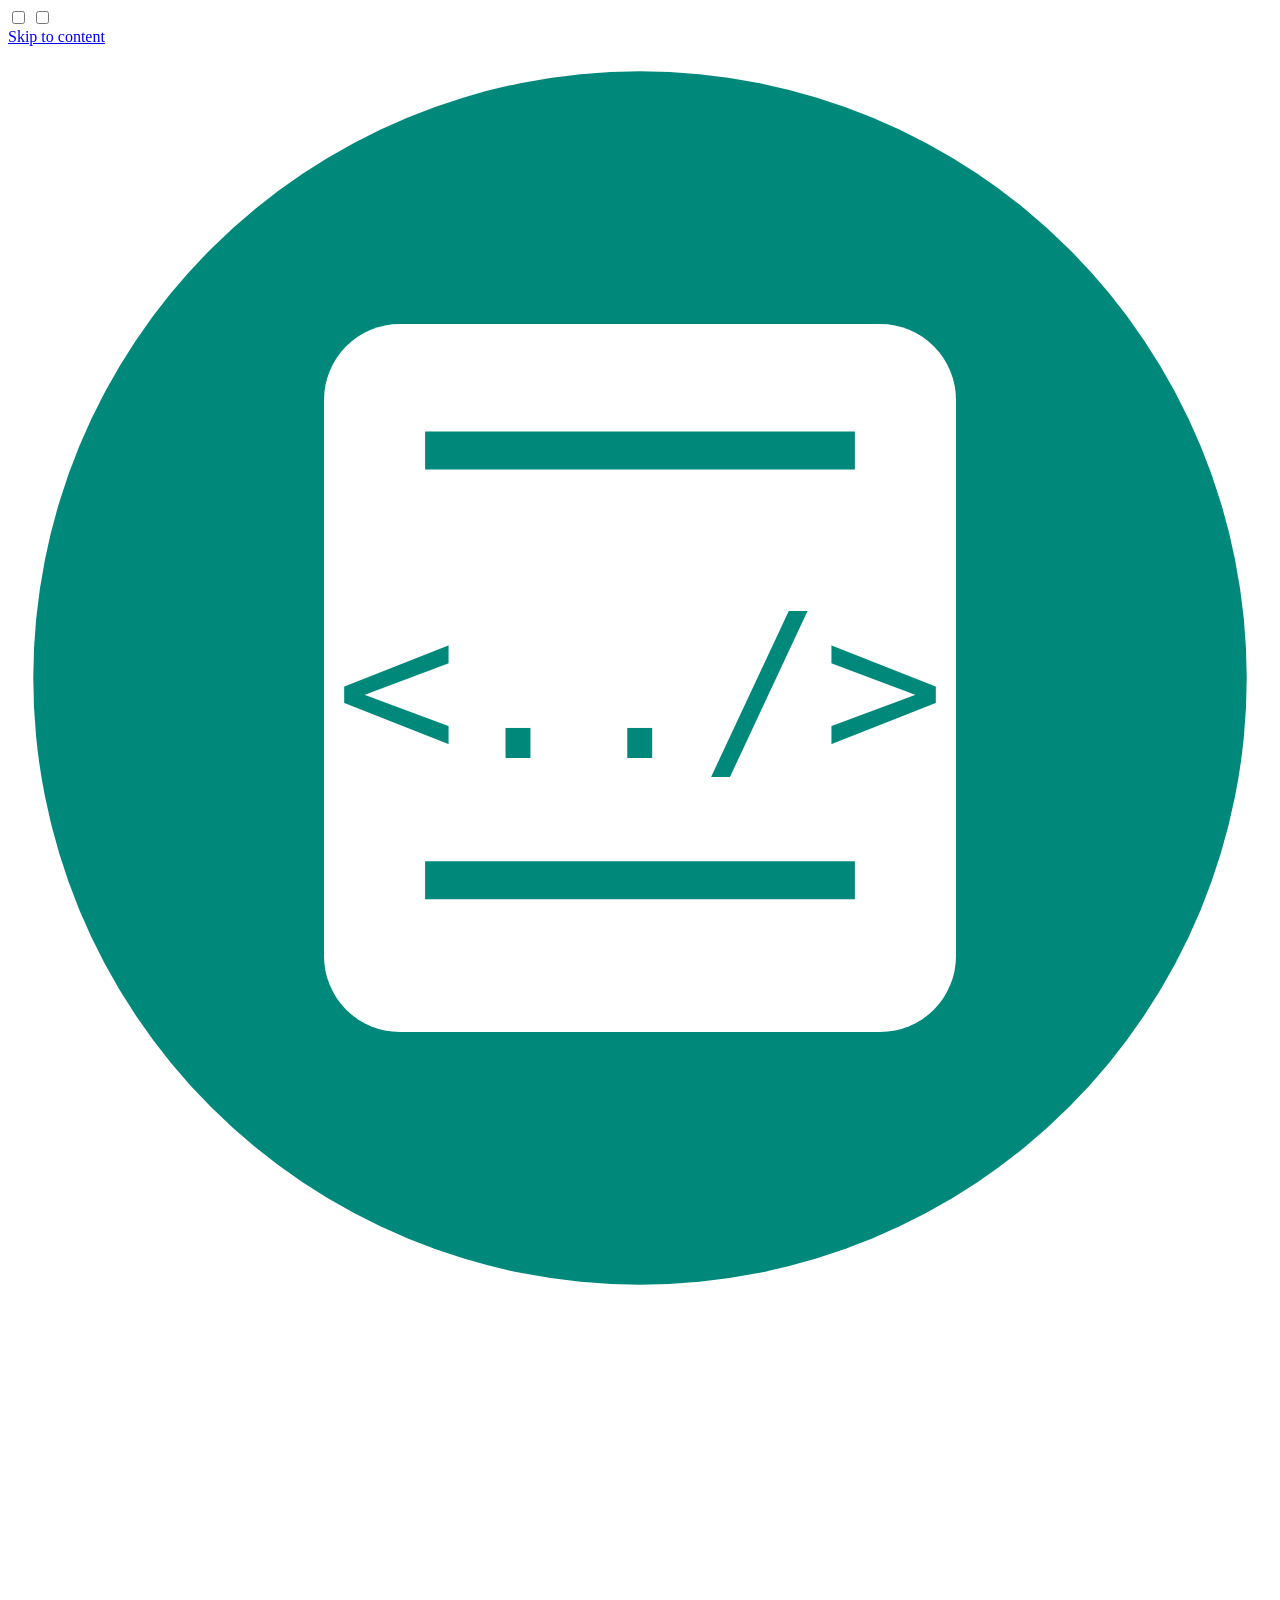
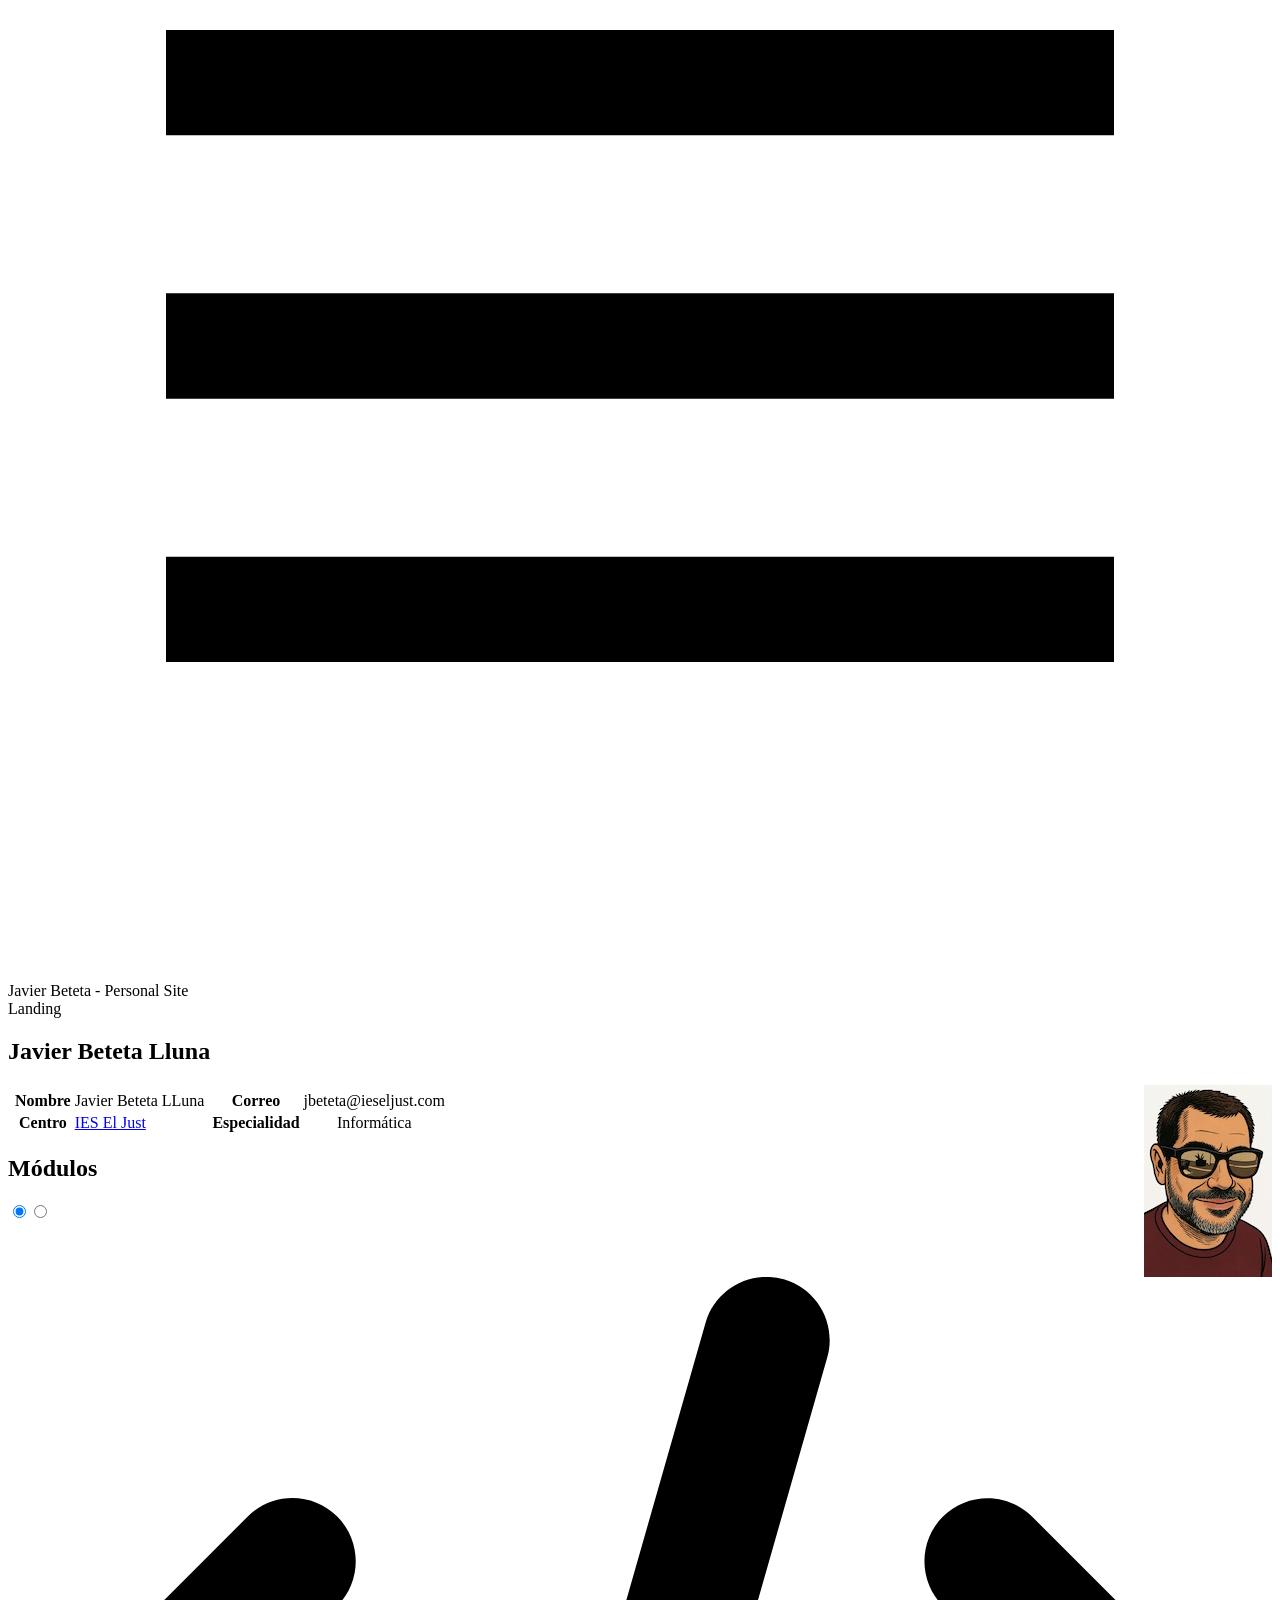
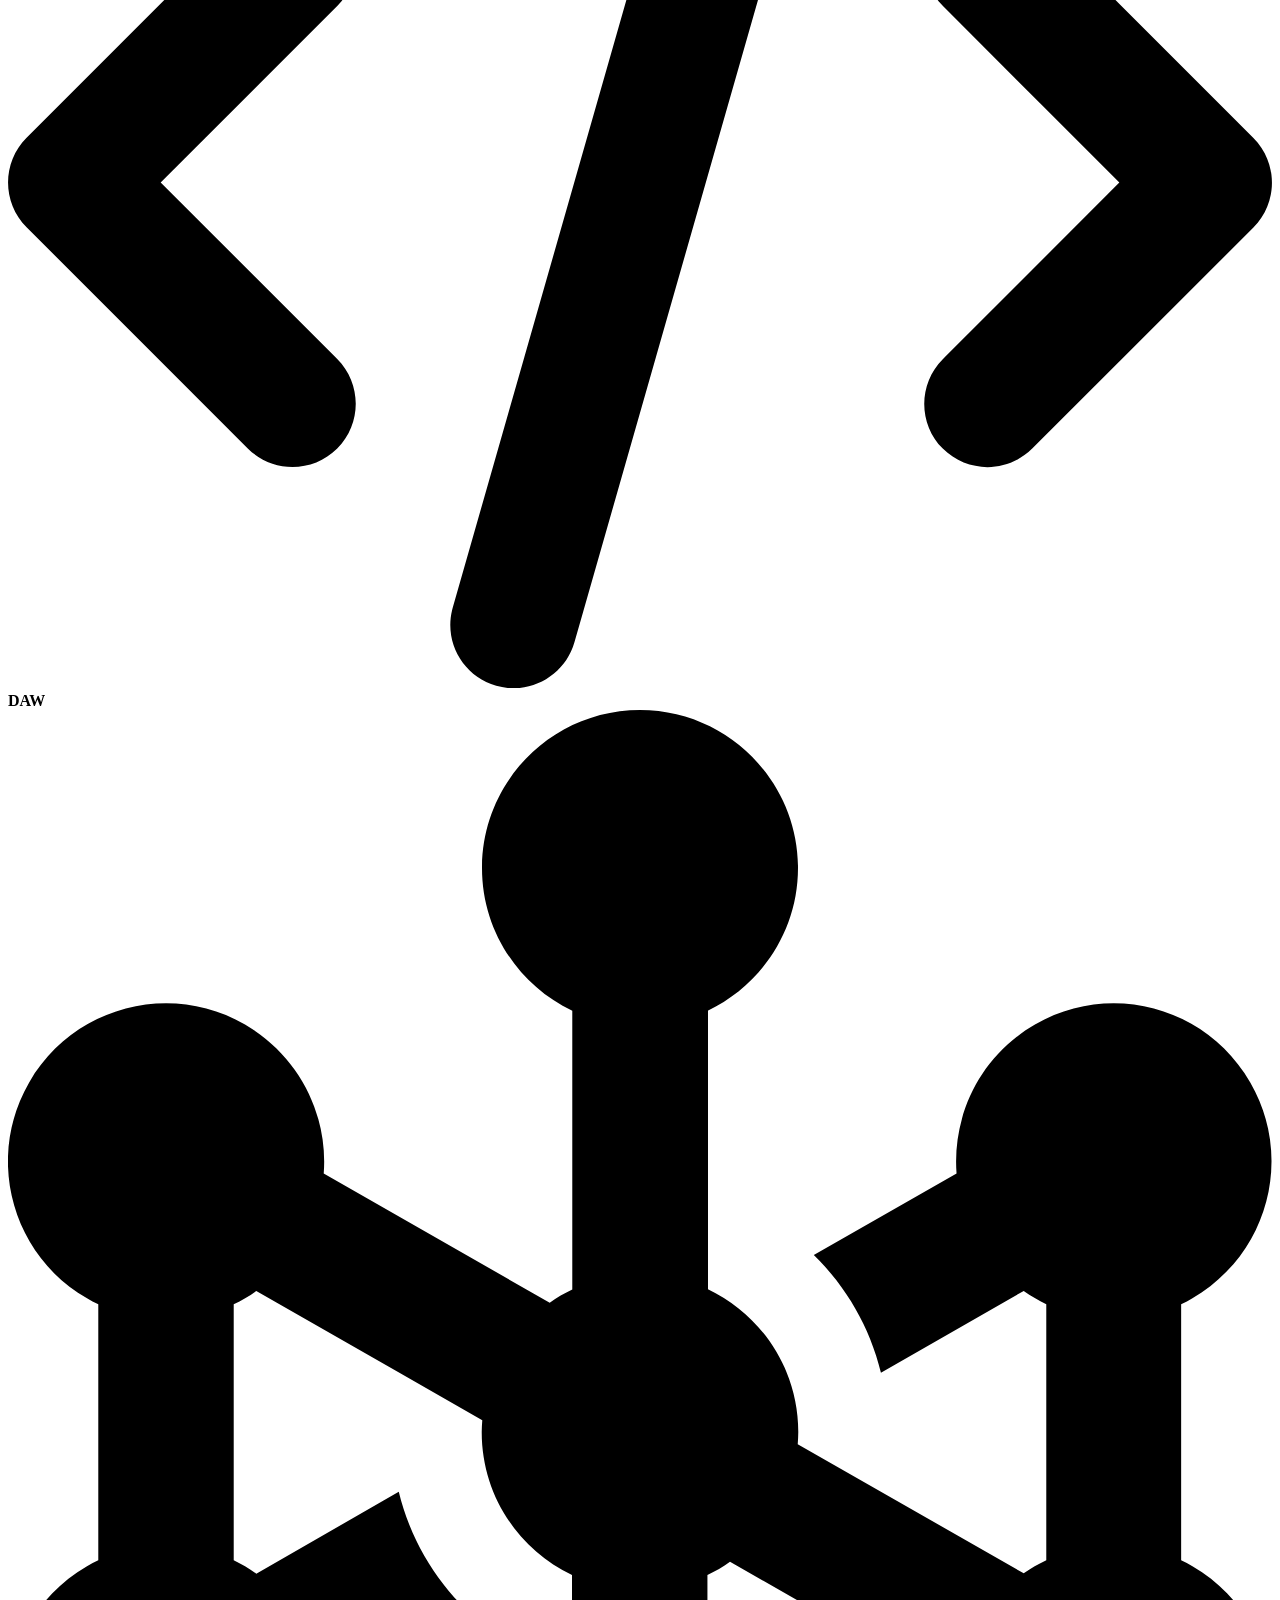
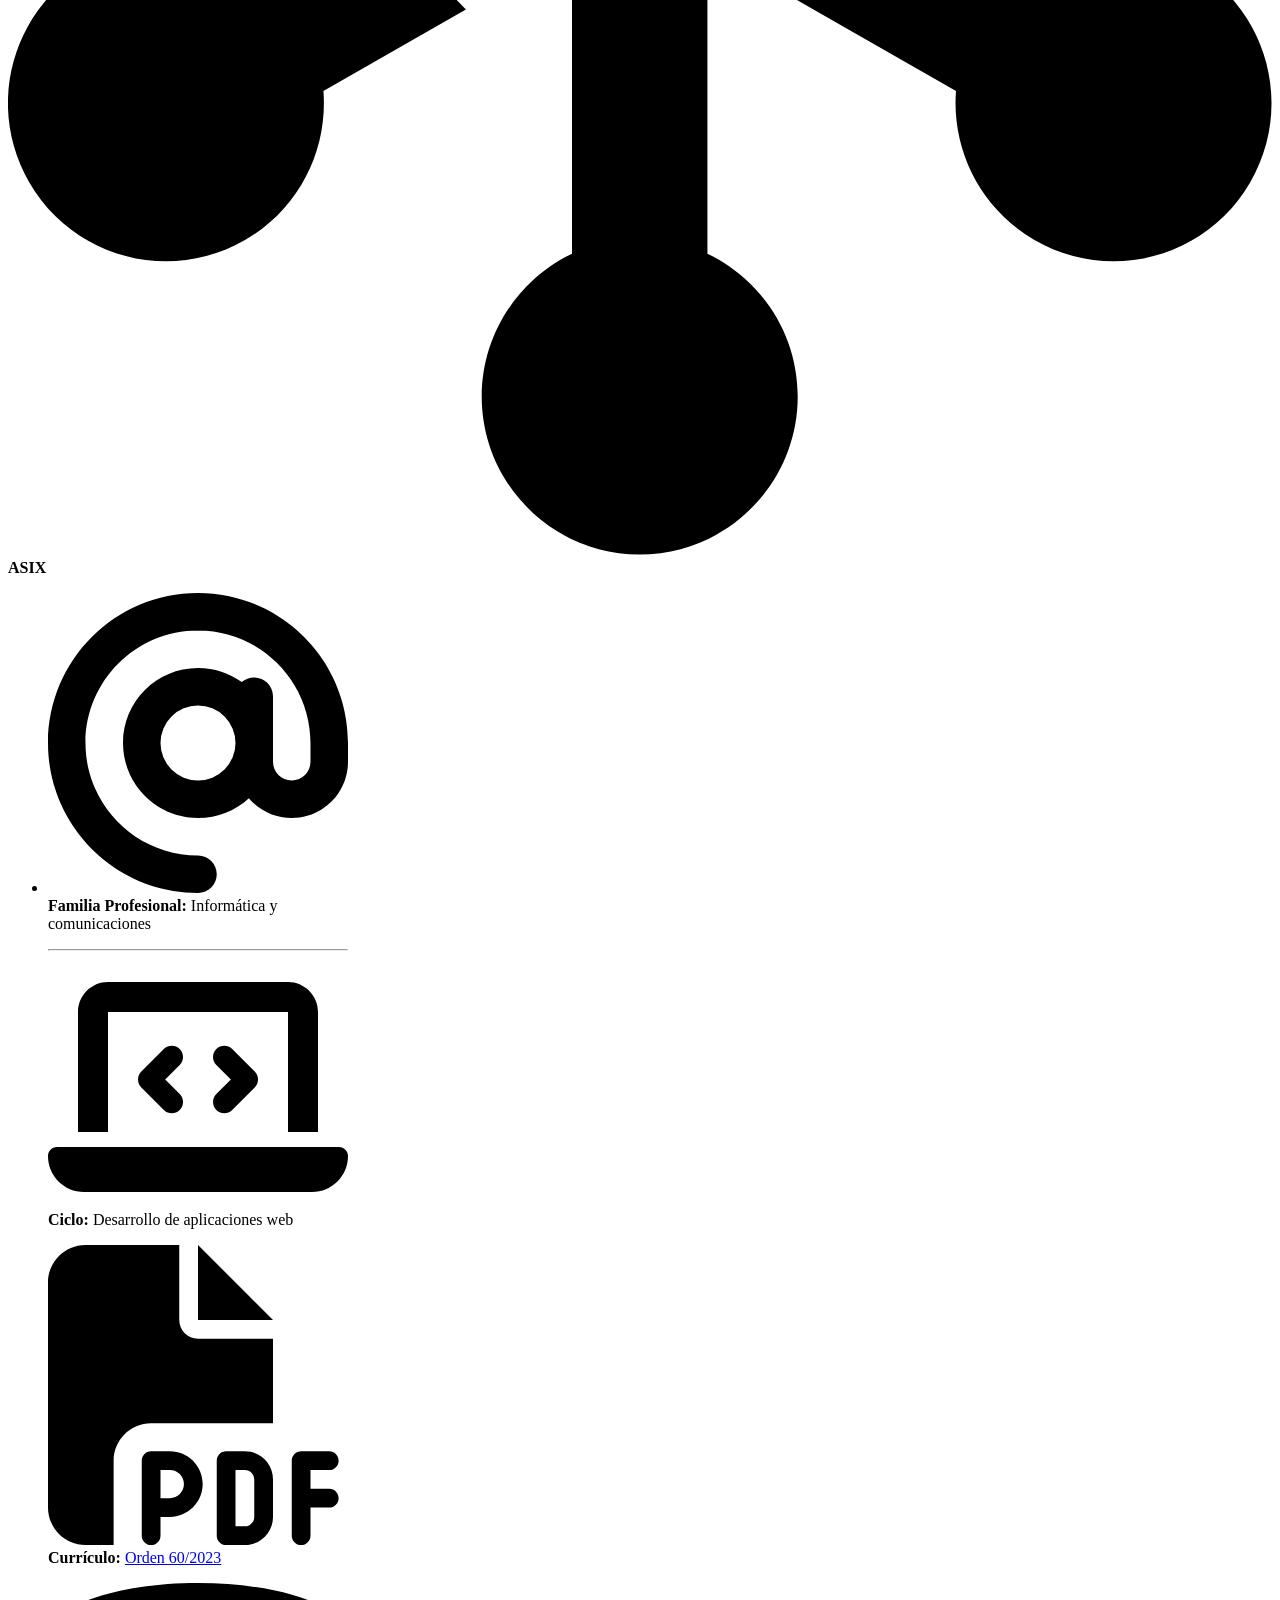
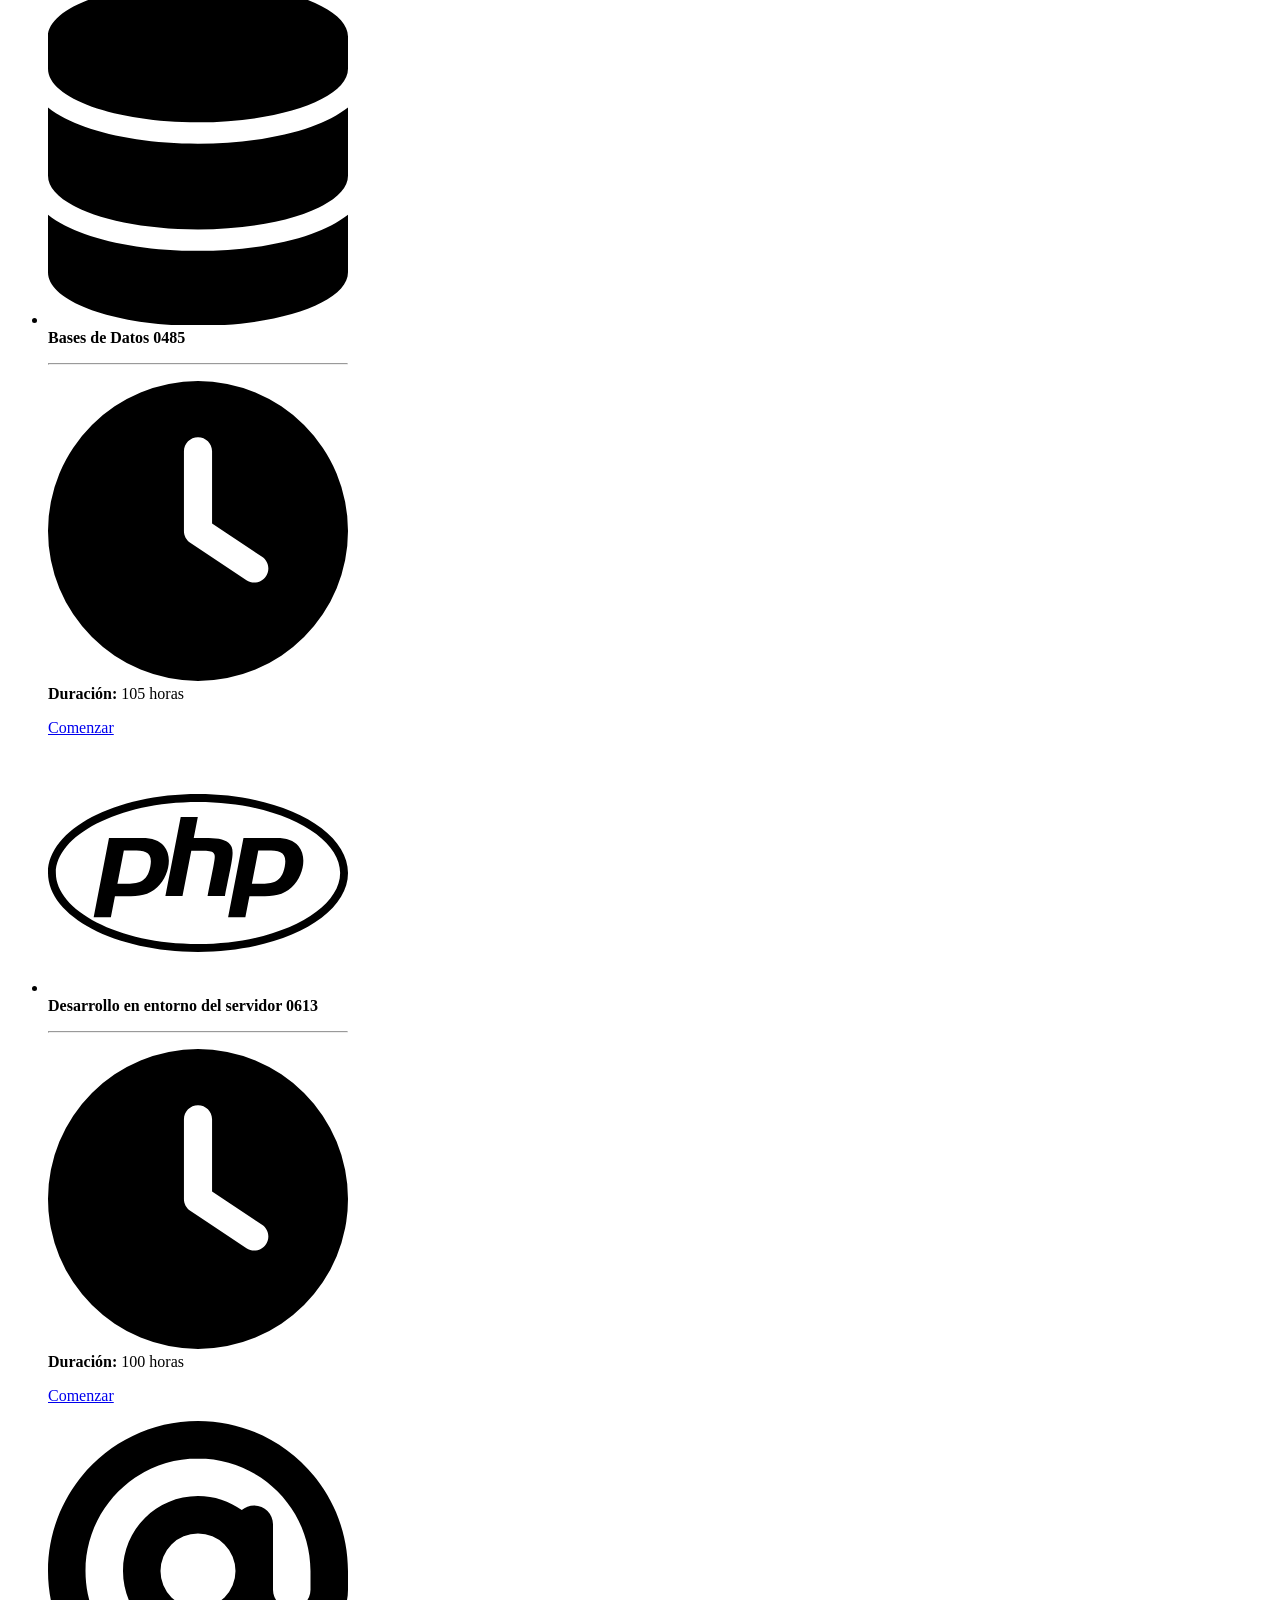
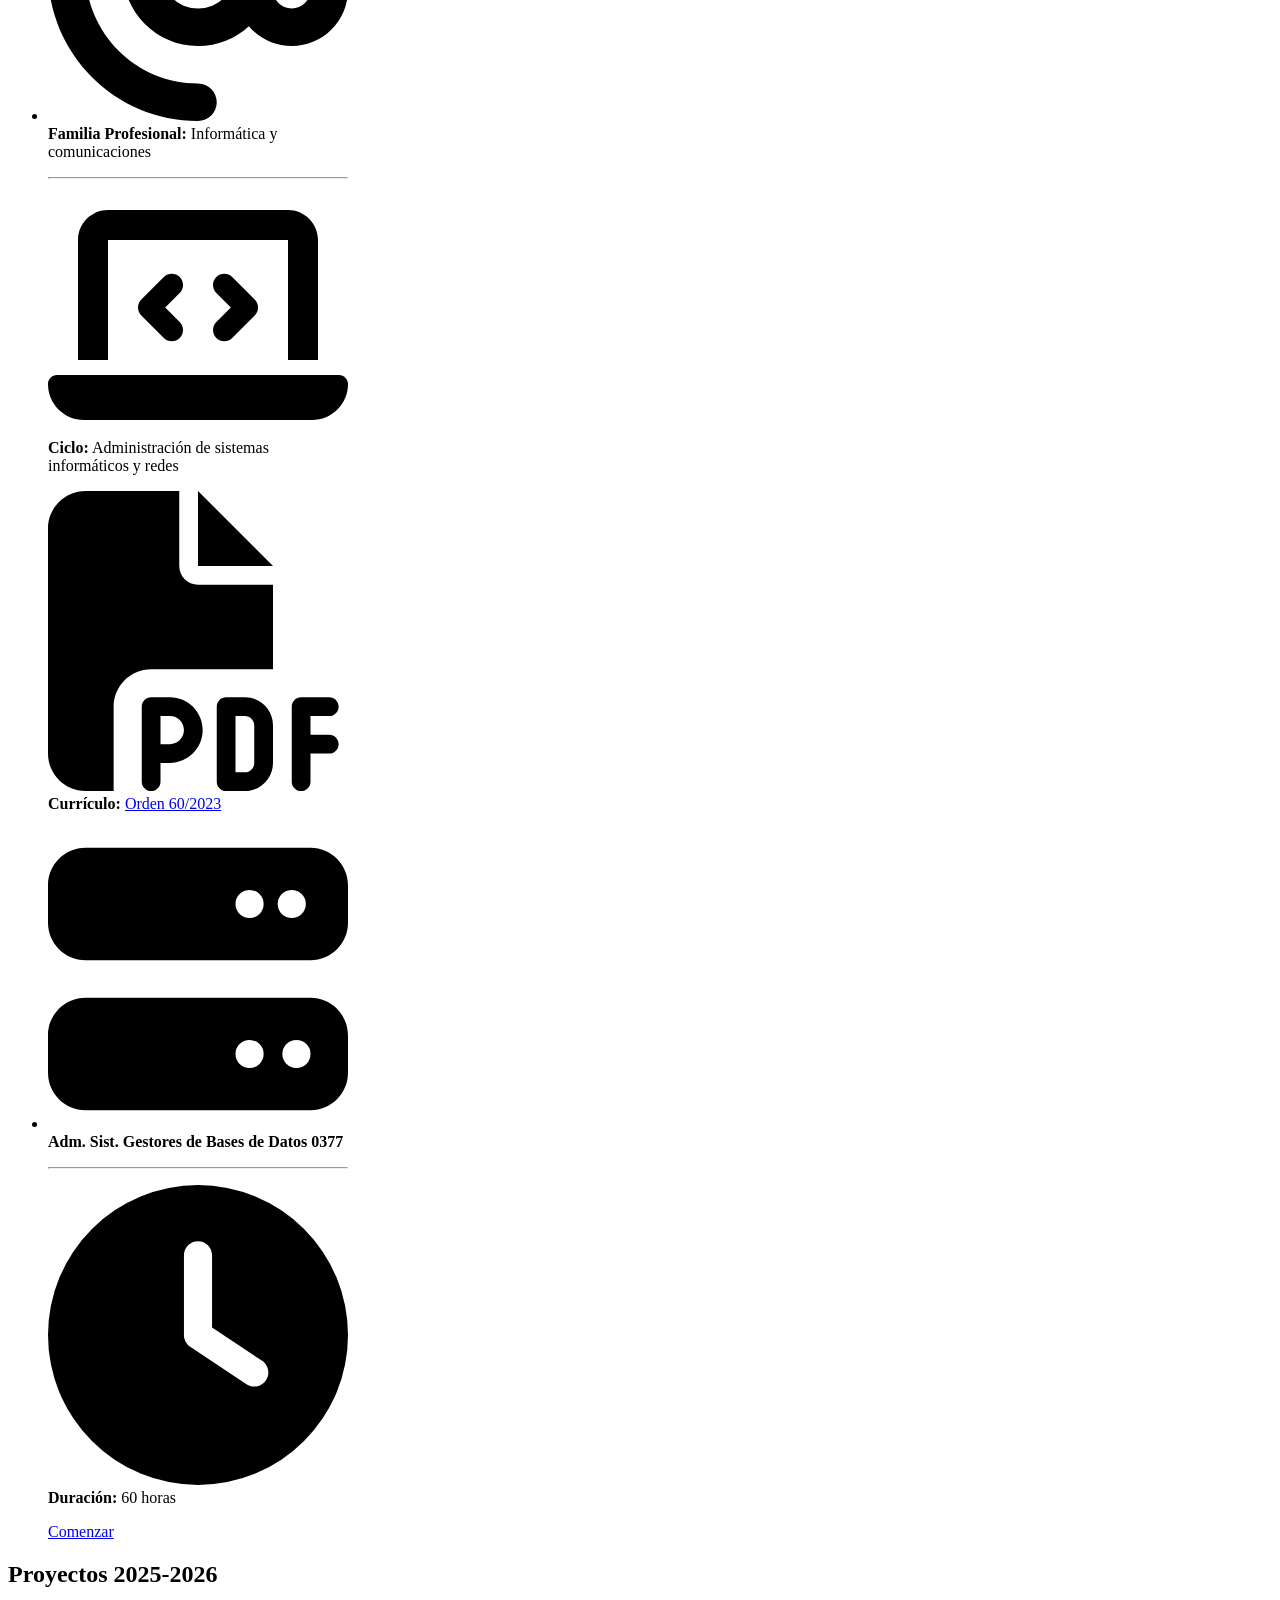
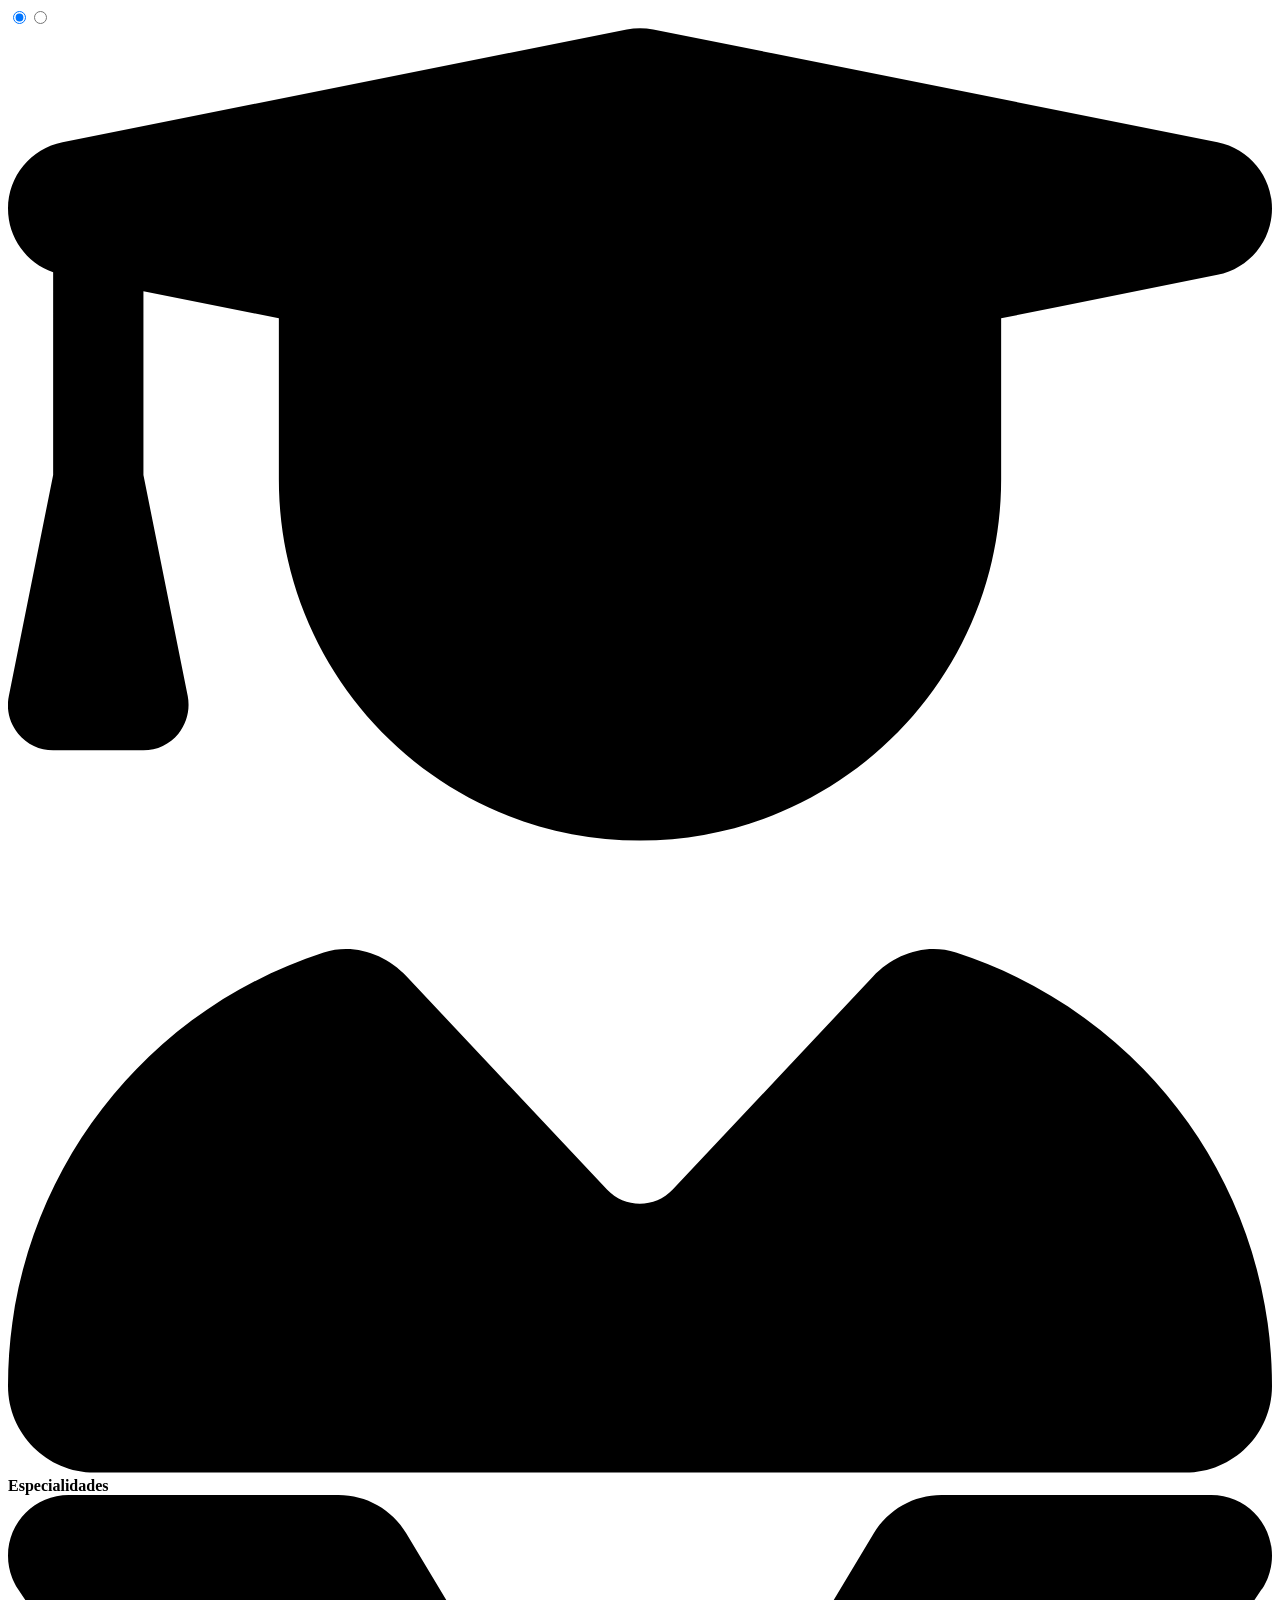
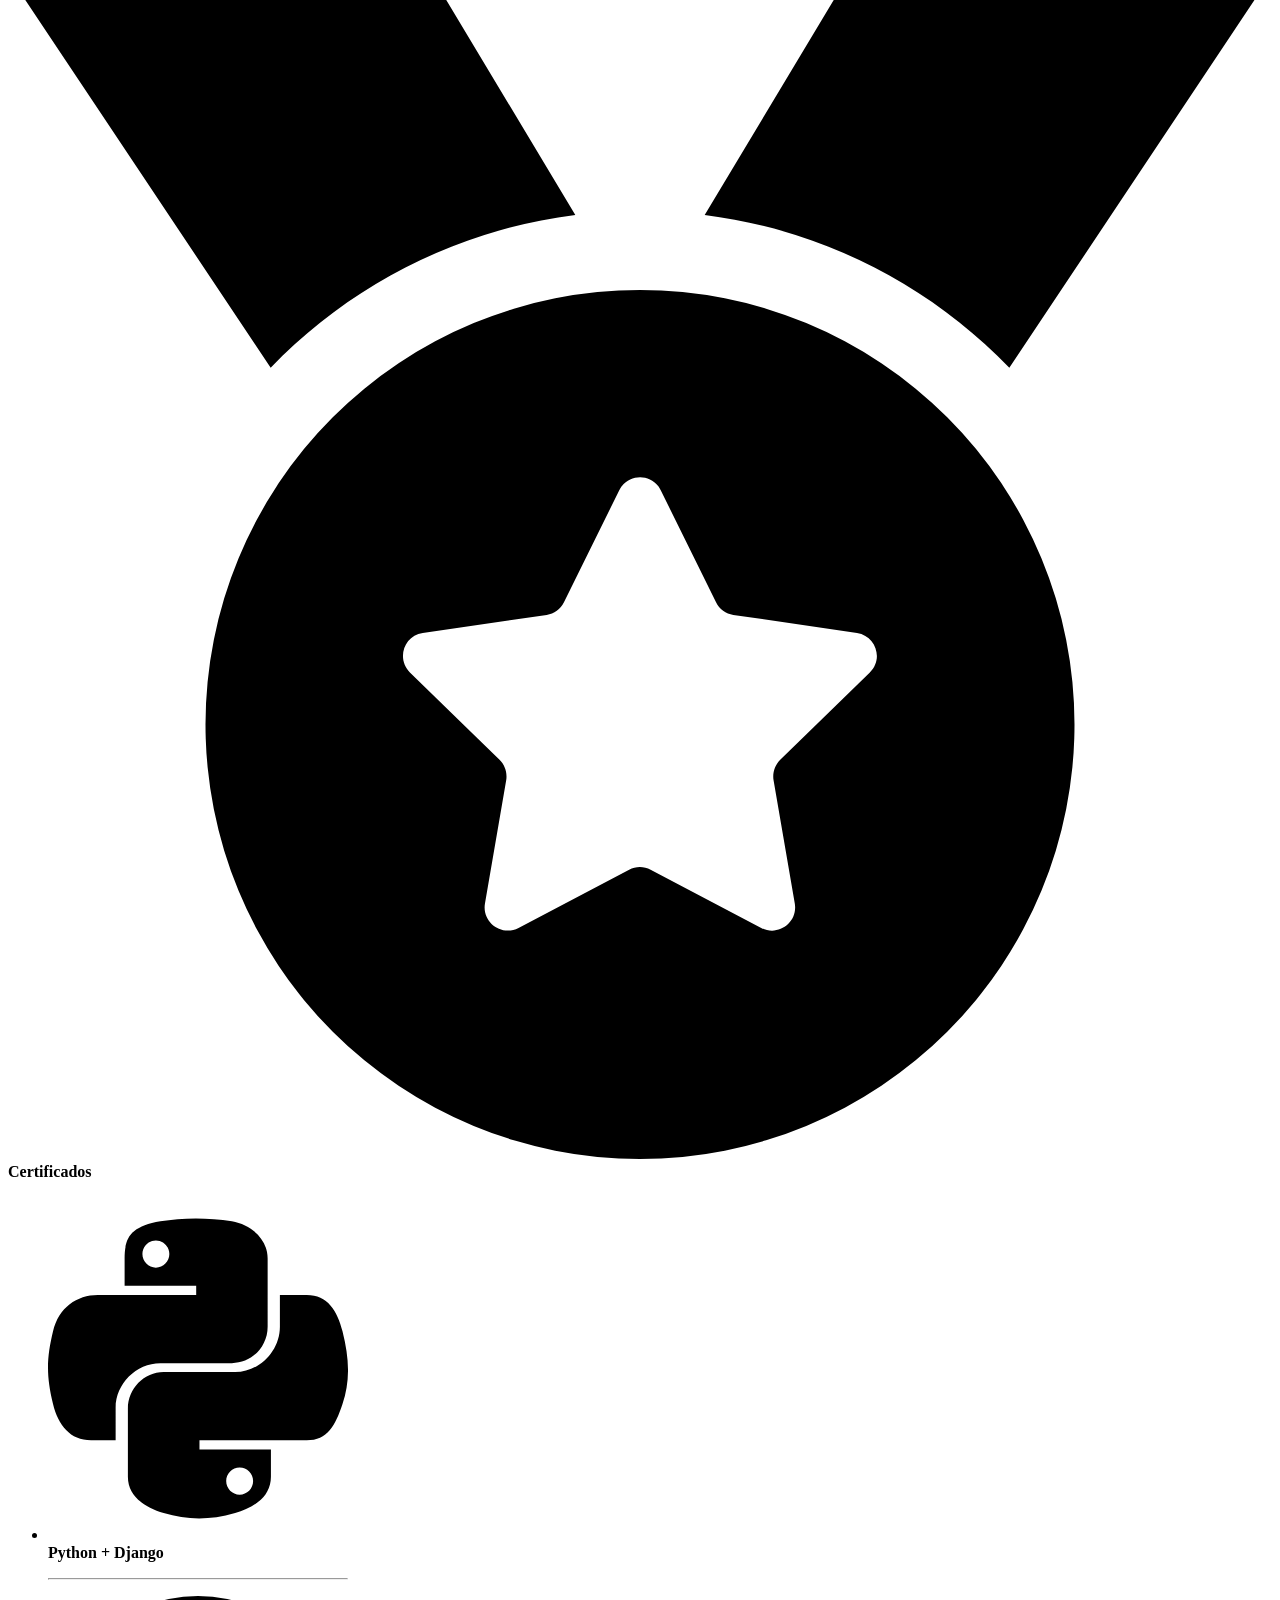
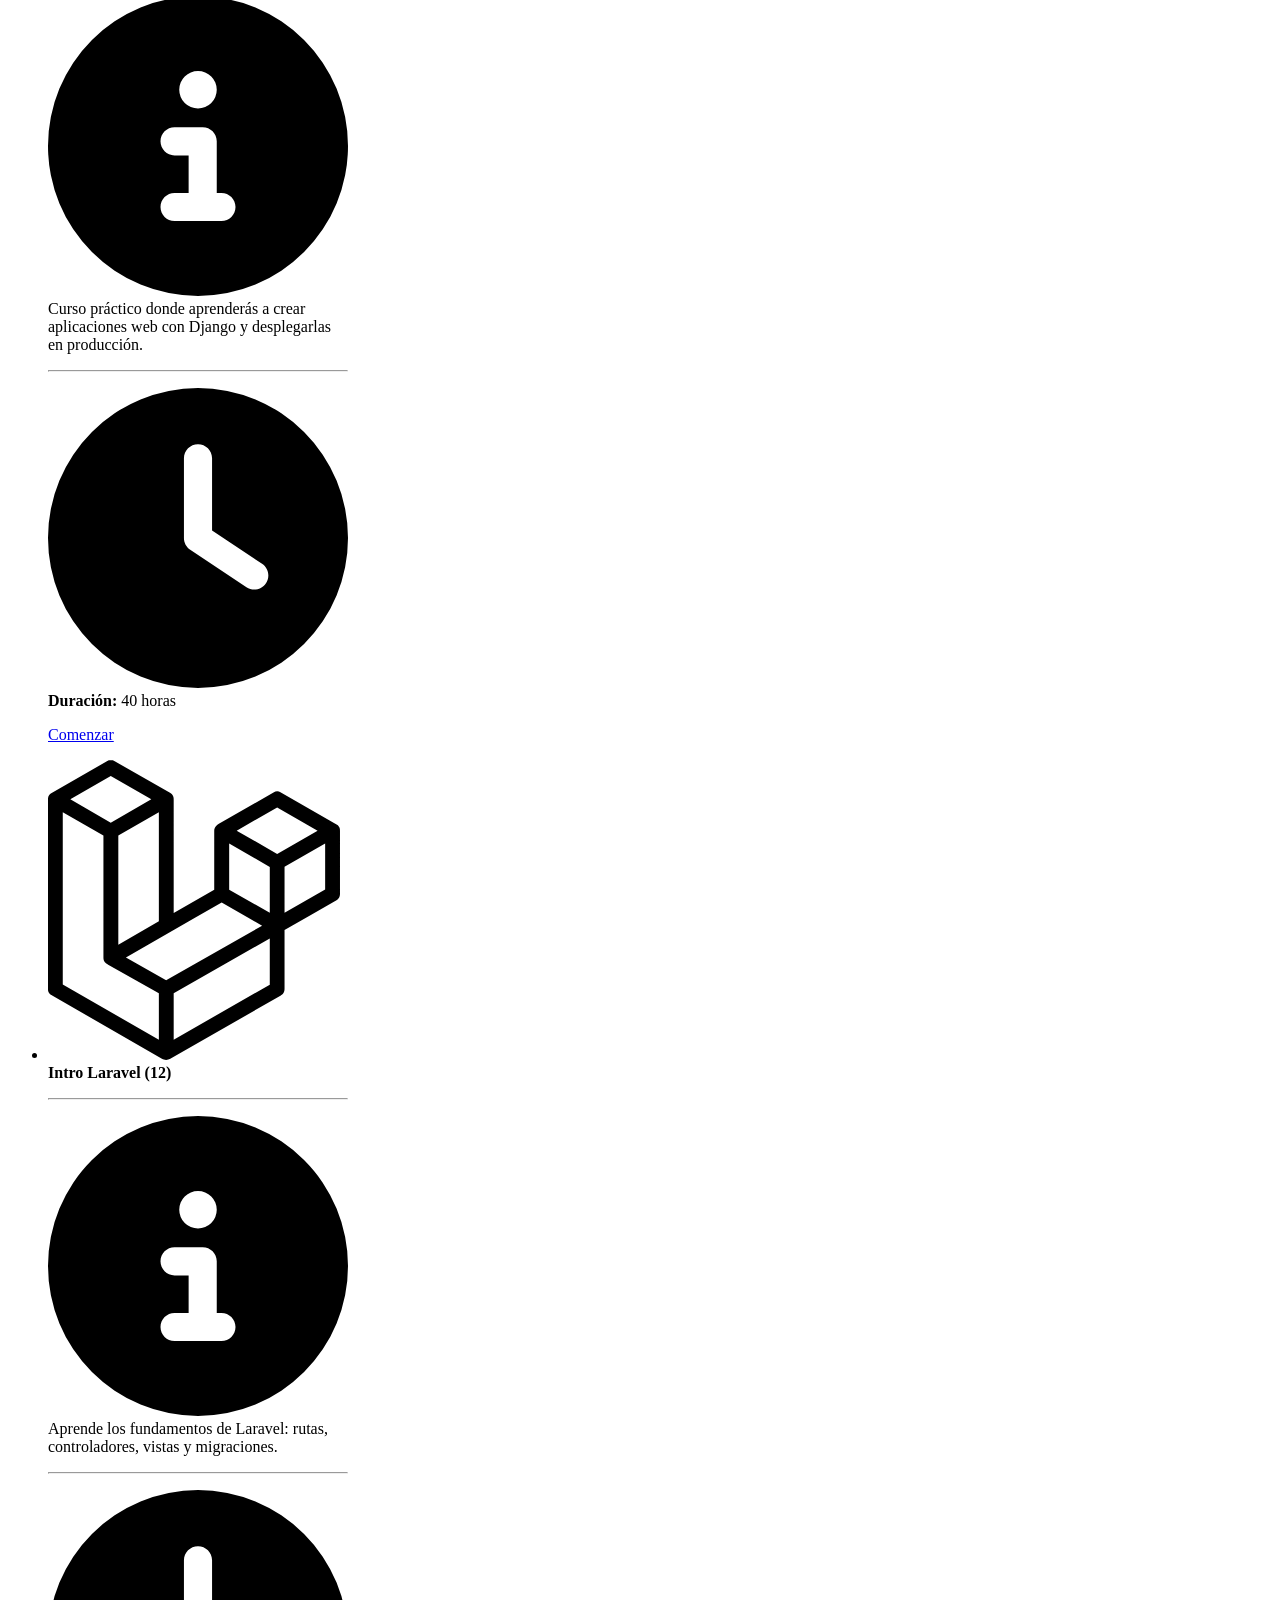
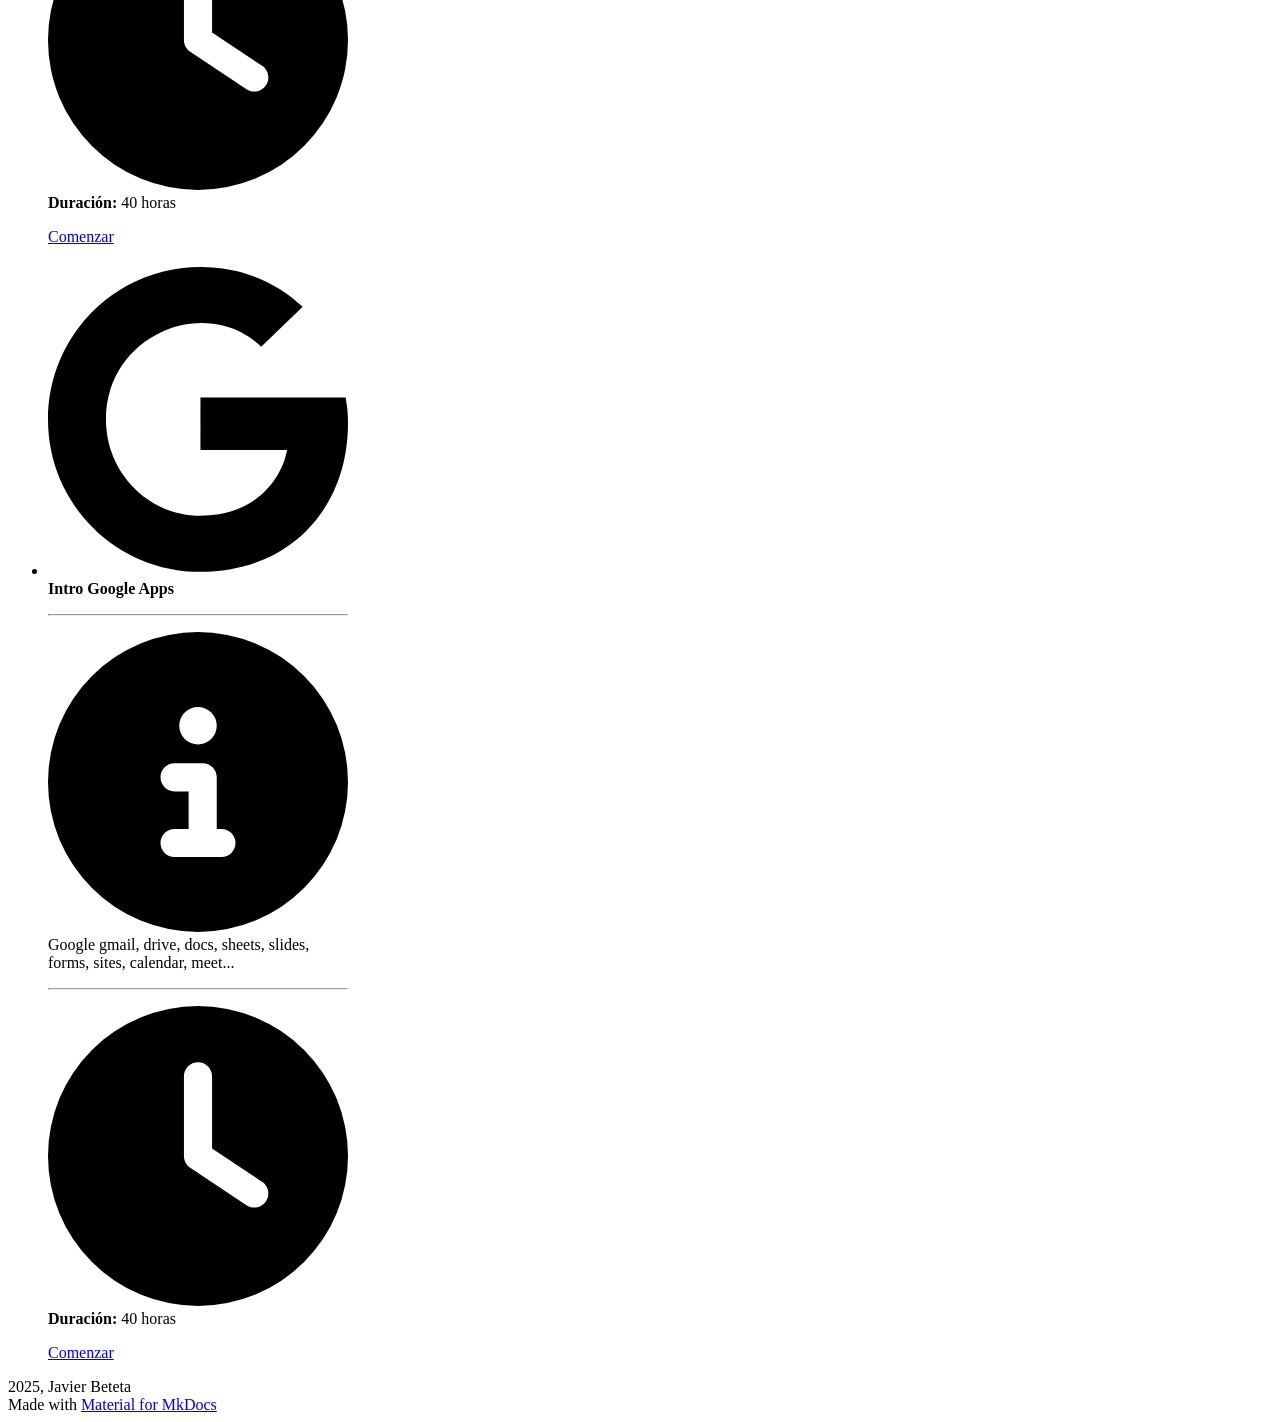
==== commit 7fa890ff: "Deployed 6ce09b0 with MkDocs version: 1.6.1" ====
--- a/index.html
+++ b/index.html
@@ -405,7 +405,15 @@
 <p><span class="twemoji lg middle"><svg xmlns="http://www.w3.org/2000/svg" viewBox="0 0 512 512"><!--! Font Awesome Free 6.7.2 by @fontawesome - https://fontawesome.com License - https://fontawesome.com/license/free (Icons: CC BY 4.0, Fonts: SIL OFL 1.1, Code: MIT License) Copyright 2024 Fonticons, Inc.--><path d="M256 512a256 256 0 1 0 0-512 256 256 0 1 0 0 512m-40-176h24v-64h-24c-13.3 0-24-10.7-24-24s10.7-24 24-24h48c13.3 0 24 10.7 24 24v88h8c13.3 0 24 10.7 24 24s-10.7 24-24 24h-80c-13.3 0-24-10.7-24-24s10.7-24 24-24m40-208a32 32 0 1 1 0 64 32 32 0 1 1 0-64"/></svg></span> Aprende los fundamentos de Laravel: rutas, controladores, vistas y migraciones.</p>
 <hr />
 <p><span class="twemoji lg middle"><svg xmlns="http://www.w3.org/2000/svg" viewBox="0 0 512 512"><!--! Font Awesome Free 6.7.2 by @fontawesome - https://fontawesome.com License - https://fontawesome.com/license/free (Icons: CC BY 4.0, Fonts: SIL OFL 1.1, Code: MIT License) Copyright 2024 Fonticons, Inc.--><path d="M256 0a256 256 0 1 1 0 512 256 256 0 1 1 0-512m-24 120v136c0 8 4 15.5 10.7 20l96 64c11 7.4 25.9 4.4 33.3-6.7s4.4-25.9-6.7-33.3L280 243.2V120c0-13.3-10.7-24-24-24s-24 10.7-24 24"/></svg></span> <strong>Duración:</strong> 40 horas </p>
-<p><a class="md-button md-button--primary" href="https://jbeteta-ies.github.io/2DAW_DWES/">Comenzar</a> </p>
+<p><a class="md-button md-button--primary" href="https://jbeteta-ies.github.io/2025_Laravel_32/">Comenzar</a> </p>
+</li>
+<li>
+<p><span class="twemoji lg middle"><svg xmlns="http://www.w3.org/2000/svg" viewBox="0 0 488 512"><!--! Font Awesome Free 6.7.2 by @fontawesome - https://fontawesome.com License - https://fontawesome.com/license/free (Icons: CC BY 4.0, Fonts: SIL OFL 1.1, Code: MIT License) Copyright 2024 Fonticons, Inc.--><path d="M488 261.8C488 403.3 391.1 504 248 504 110.8 504 0 393.2 0 256S110.8 8 248 8c66.8 0 123 24.5 166.3 64.9l-67.5 64.9C258.5 52.6 94.3 116.6 94.3 256c0 86.5 69.1 156.6 153.7 156.6 98.2 0 135-70.4 140.8-106.9H248v-85.3h236.1c2.3 12.7 3.9 24.9 3.9 41.4"/></svg></span> <strong>Intro Google Apps</strong></p>
+<hr />
+<p><span class="twemoji lg middle"><svg xmlns="http://www.w3.org/2000/svg" viewBox="0 0 512 512"><!--! Font Awesome Free 6.7.2 by @fontawesome - https://fontawesome.com License - https://fontawesome.com/license/free (Icons: CC BY 4.0, Fonts: SIL OFL 1.1, Code: MIT License) Copyright 2024 Fonticons, Inc.--><path d="M256 512a256 256 0 1 0 0-512 256 256 0 1 0 0 512m-40-176h24v-64h-24c-13.3 0-24-10.7-24-24s10.7-24 24-24h48c13.3 0 24 10.7 24 24v88h8c13.3 0 24 10.7 24 24s-10.7 24-24 24h-80c-13.3 0-24-10.7-24-24s10.7-24 24-24m40-208a32 32 0 1 1 0 64 32 32 0 1 1 0-64"/></svg></span> Google gmail, drive, docs, sheets, slides, forms, sites, calendar, meet...</p>
+<hr />
+<p><span class="twemoji lg middle"><svg xmlns="http://www.w3.org/2000/svg" viewBox="0 0 512 512"><!--! Font Awesome Free 6.7.2 by @fontawesome - https://fontawesome.com License - https://fontawesome.com/license/free (Icons: CC BY 4.0, Fonts: SIL OFL 1.1, Code: MIT License) Copyright 2024 Fonticons, Inc.--><path d="M256 0a256 256 0 1 1 0 512 256 256 0 1 1 0-512m-24 120v136c0 8 4 15.5 10.7 20l96 64c11 7.4 25.9 4.4 33.3-6.7s4.4-25.9-6.7-33.3L280 243.2V120c0-13.3-10.7-24-24-24s-24 10.7-24 24"/></svg></span> <strong>Duración:</strong> 40 horas </p>
+<p><a class="md-button md-button--primary" href="https://jbeteta-ies.github.io/goapps/">Comenzar</a> </p>
 </li>
 </ul>
 </div>
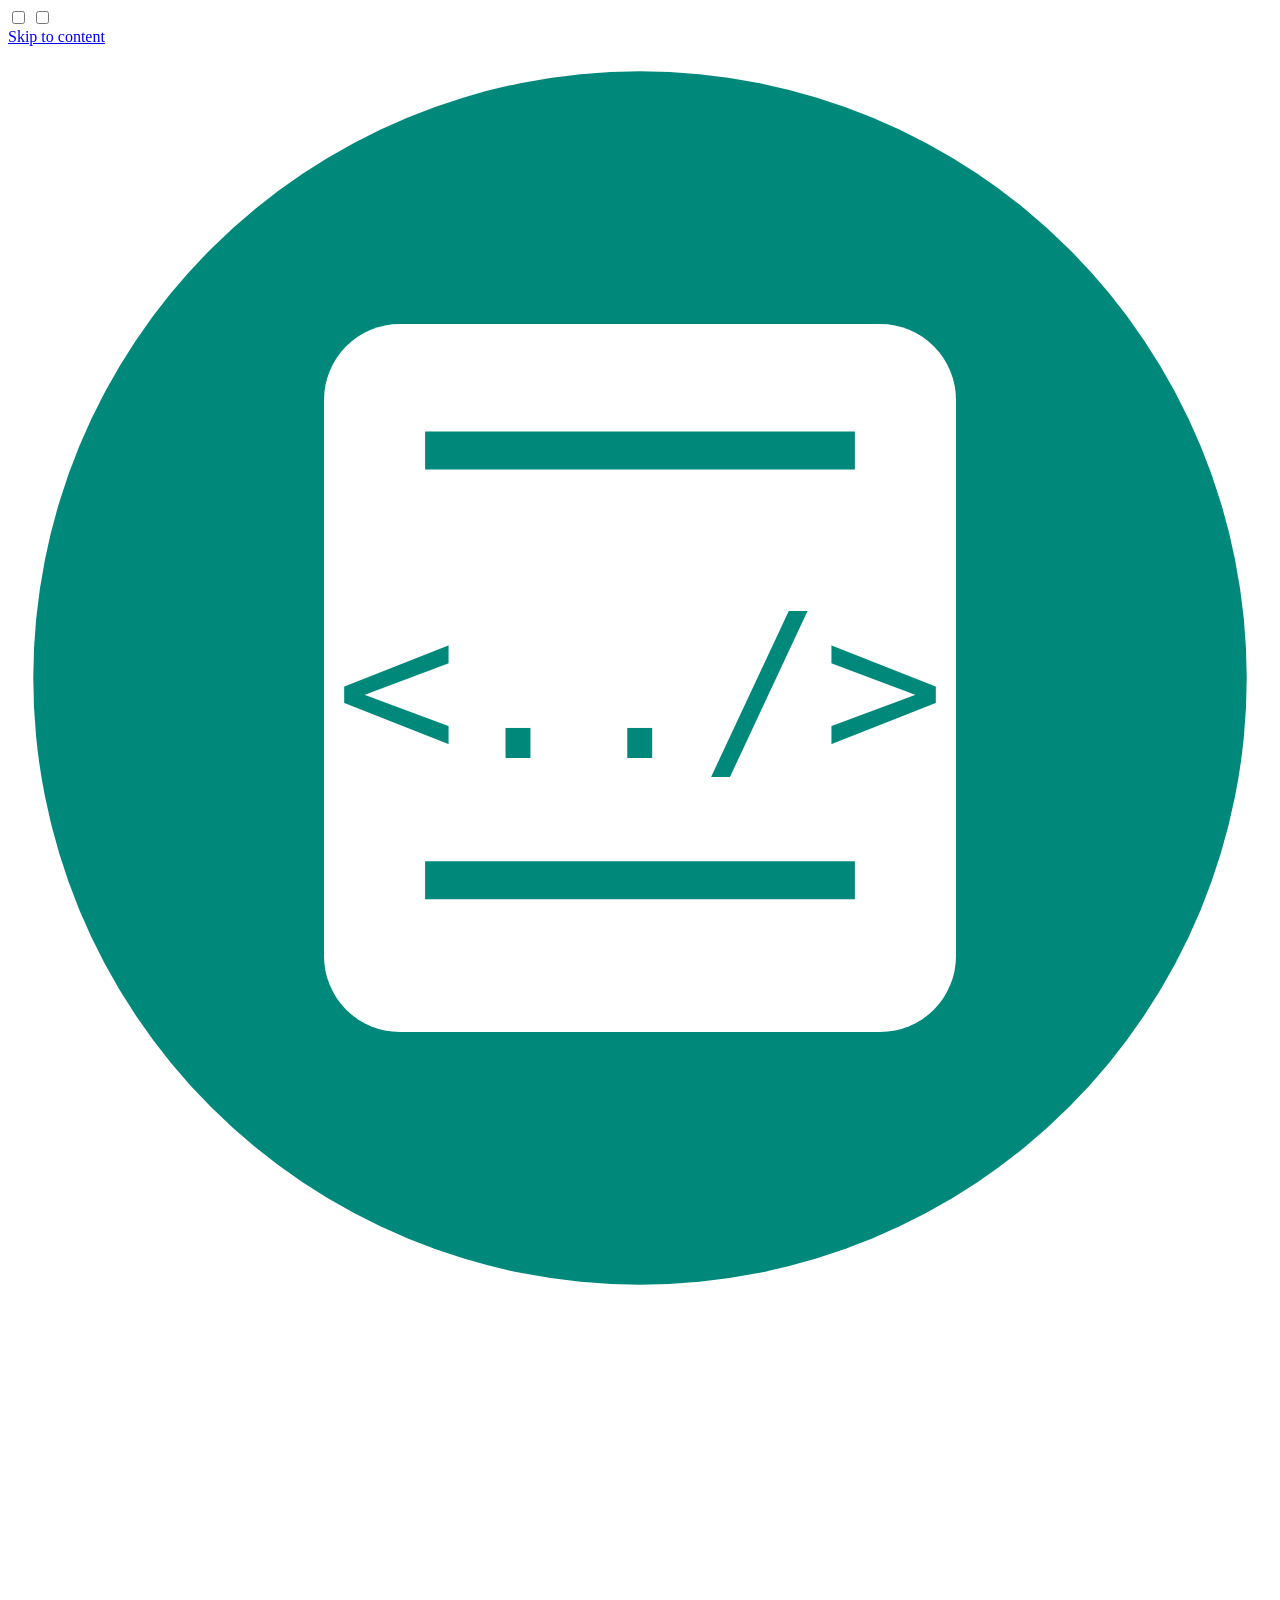
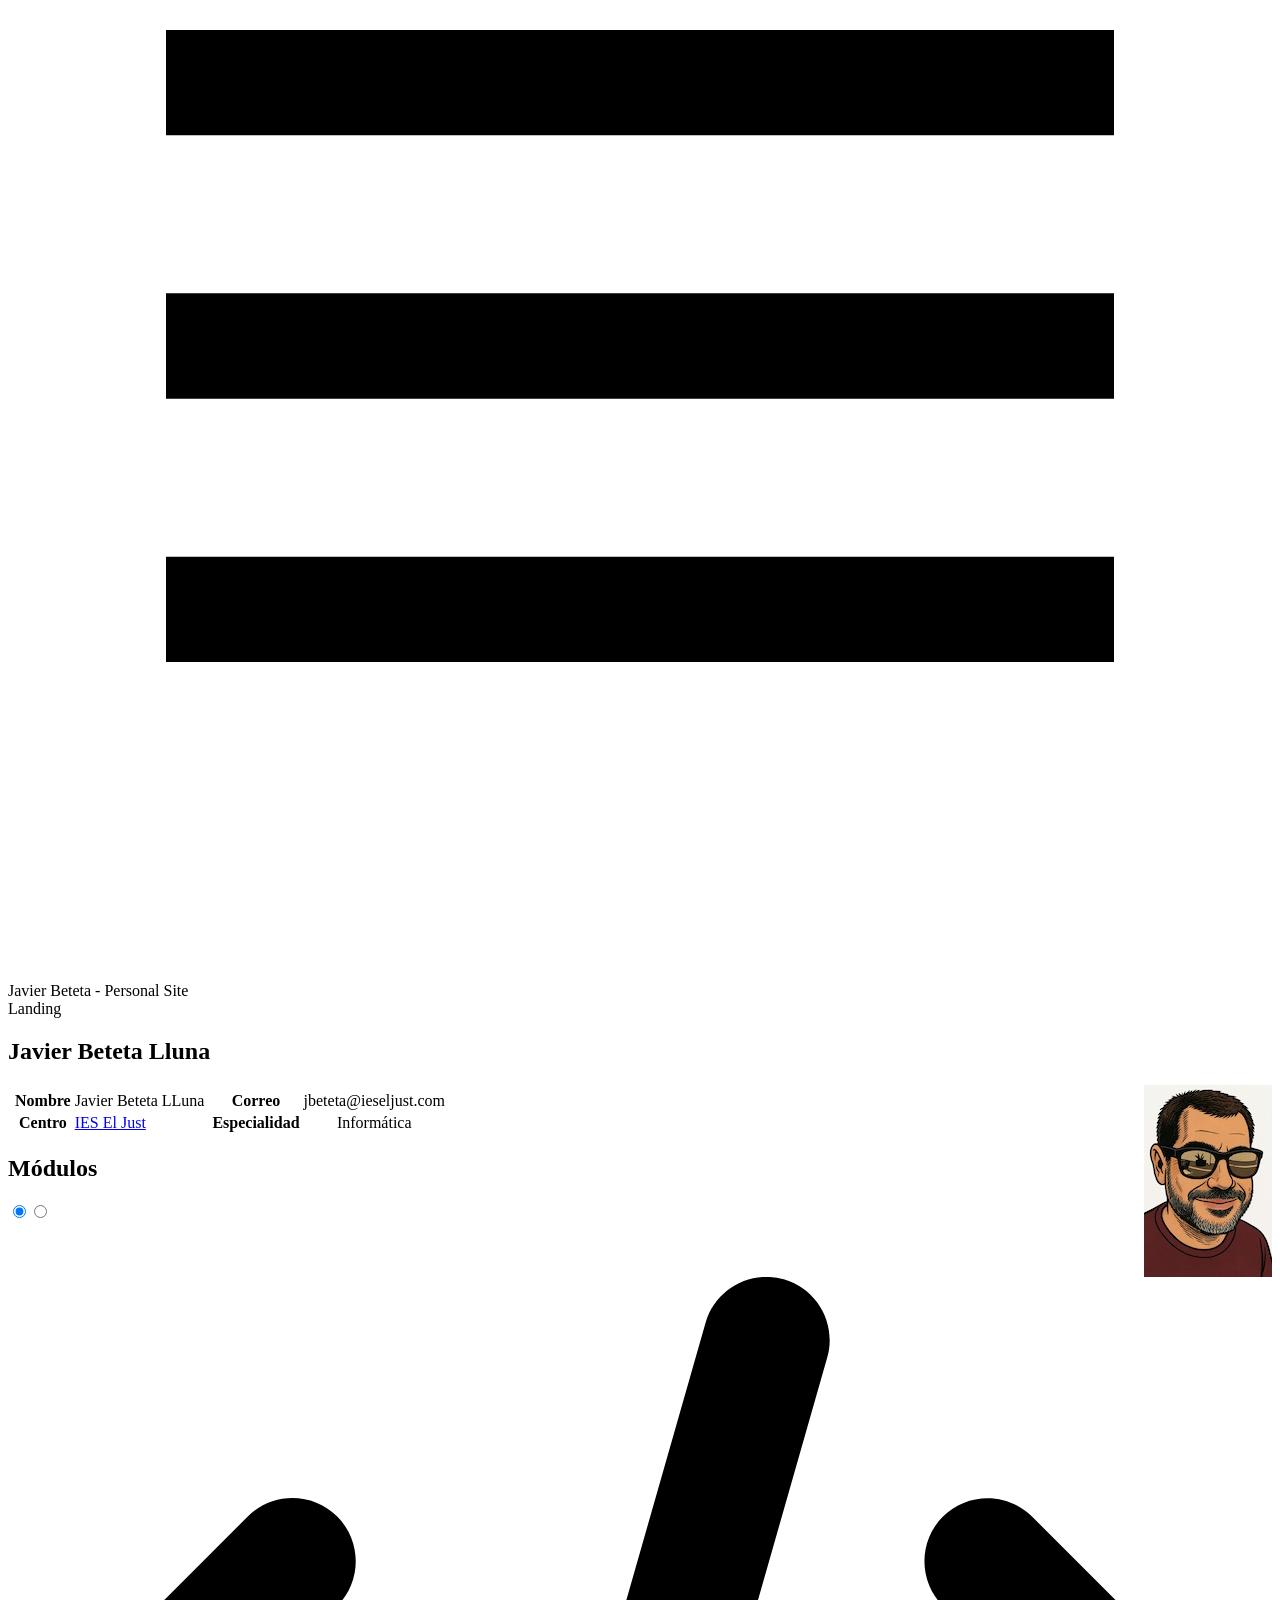
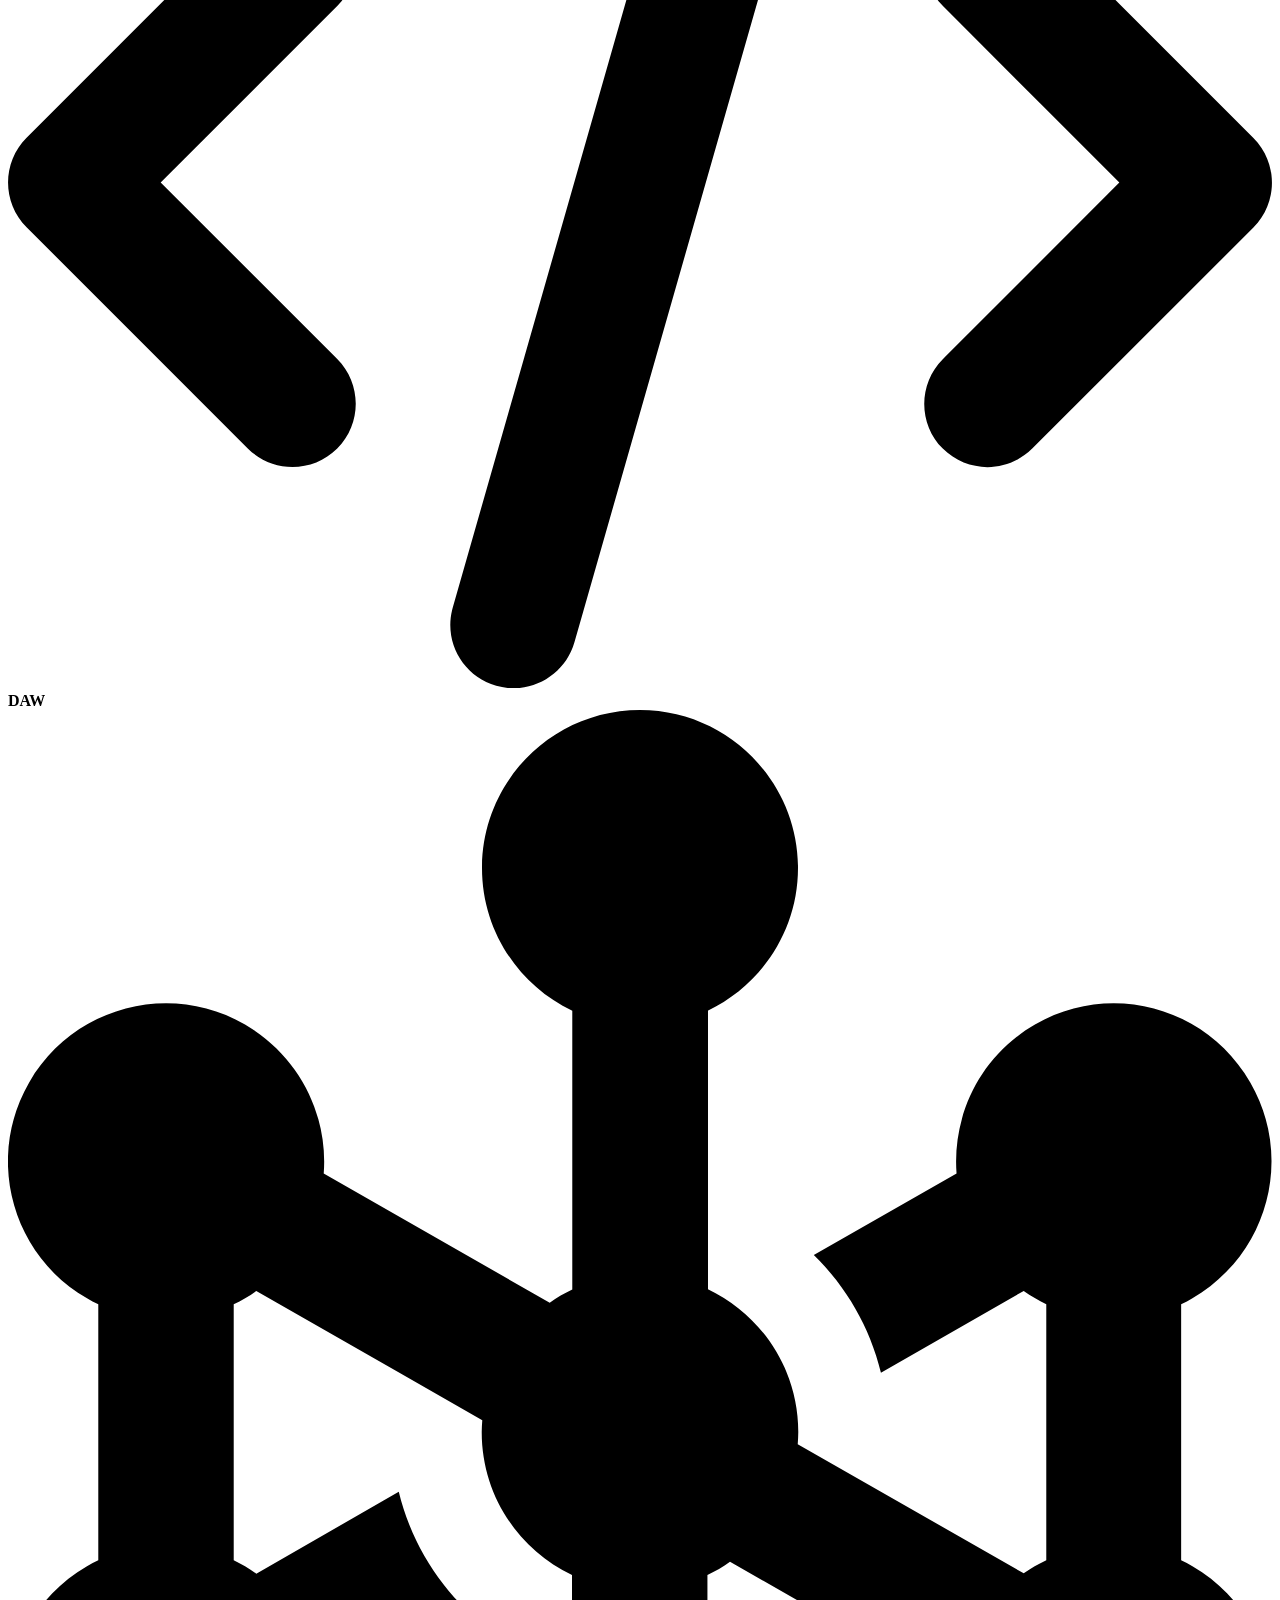
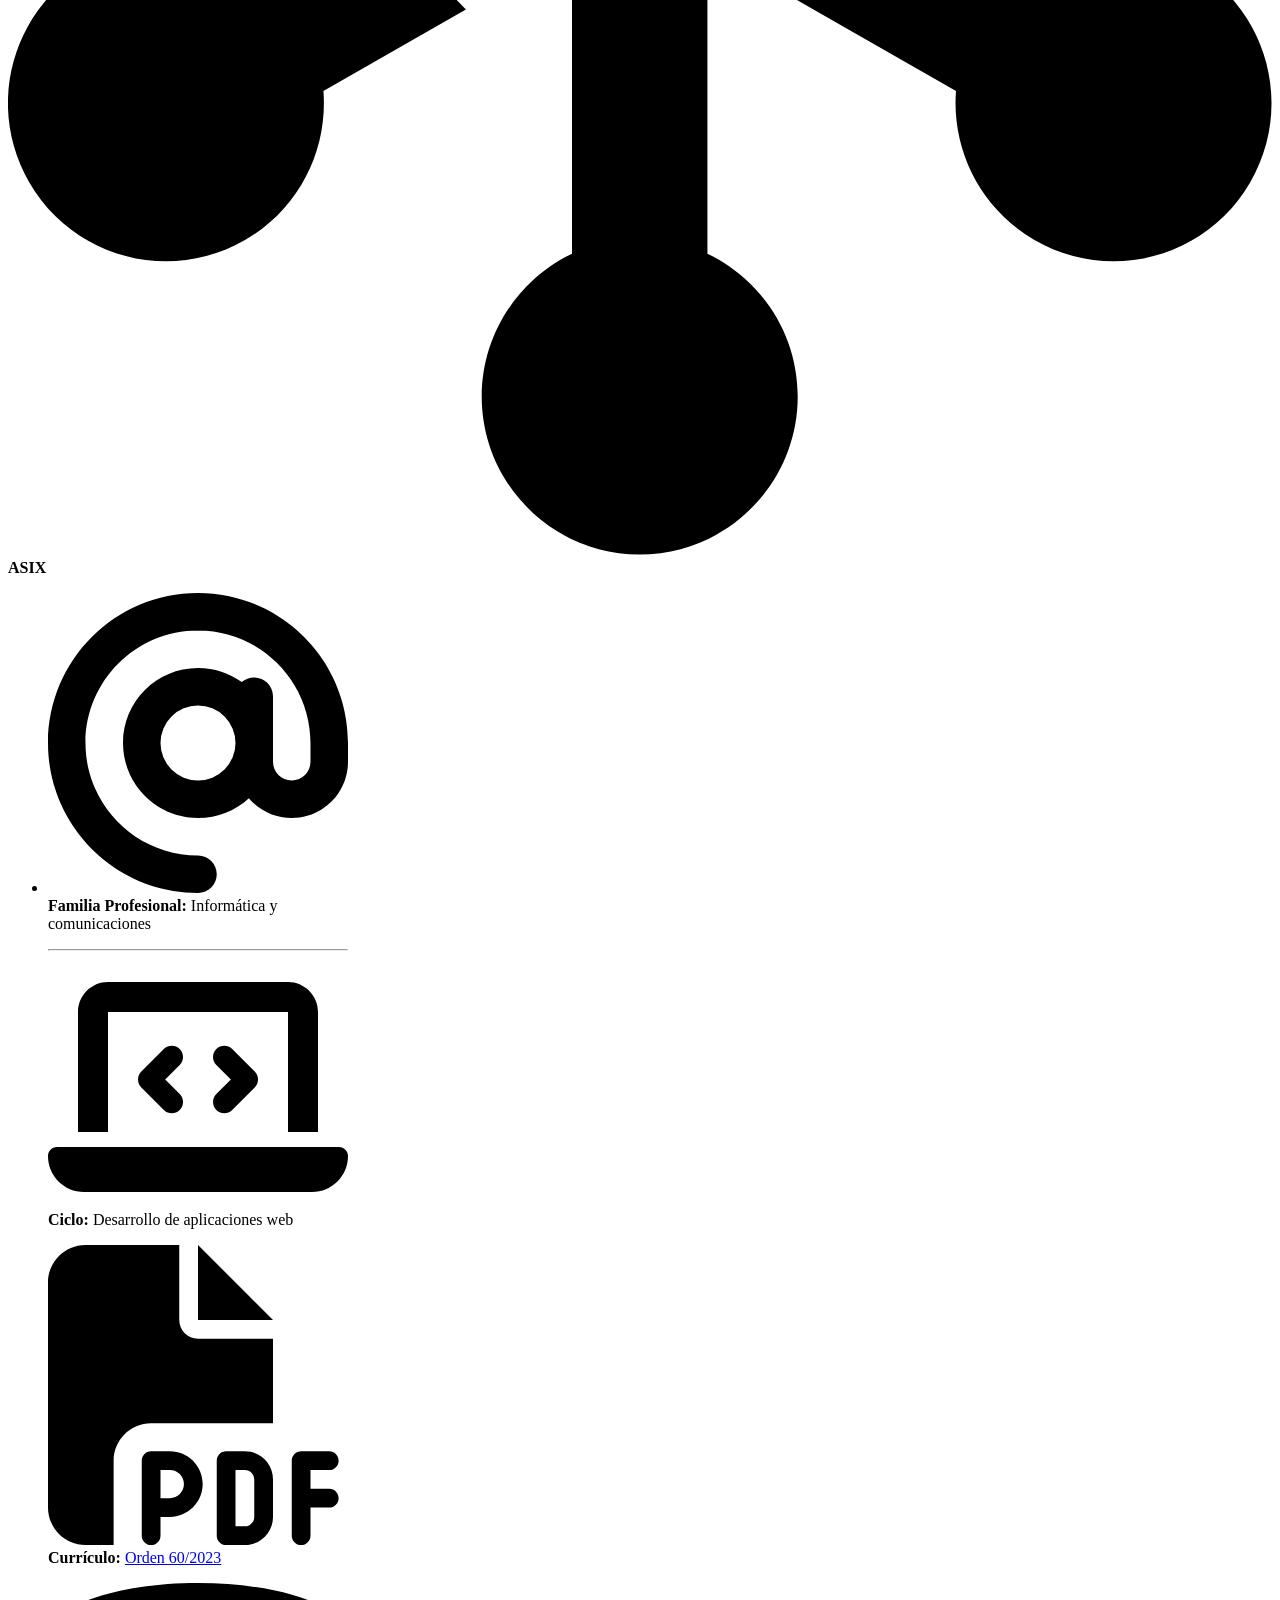
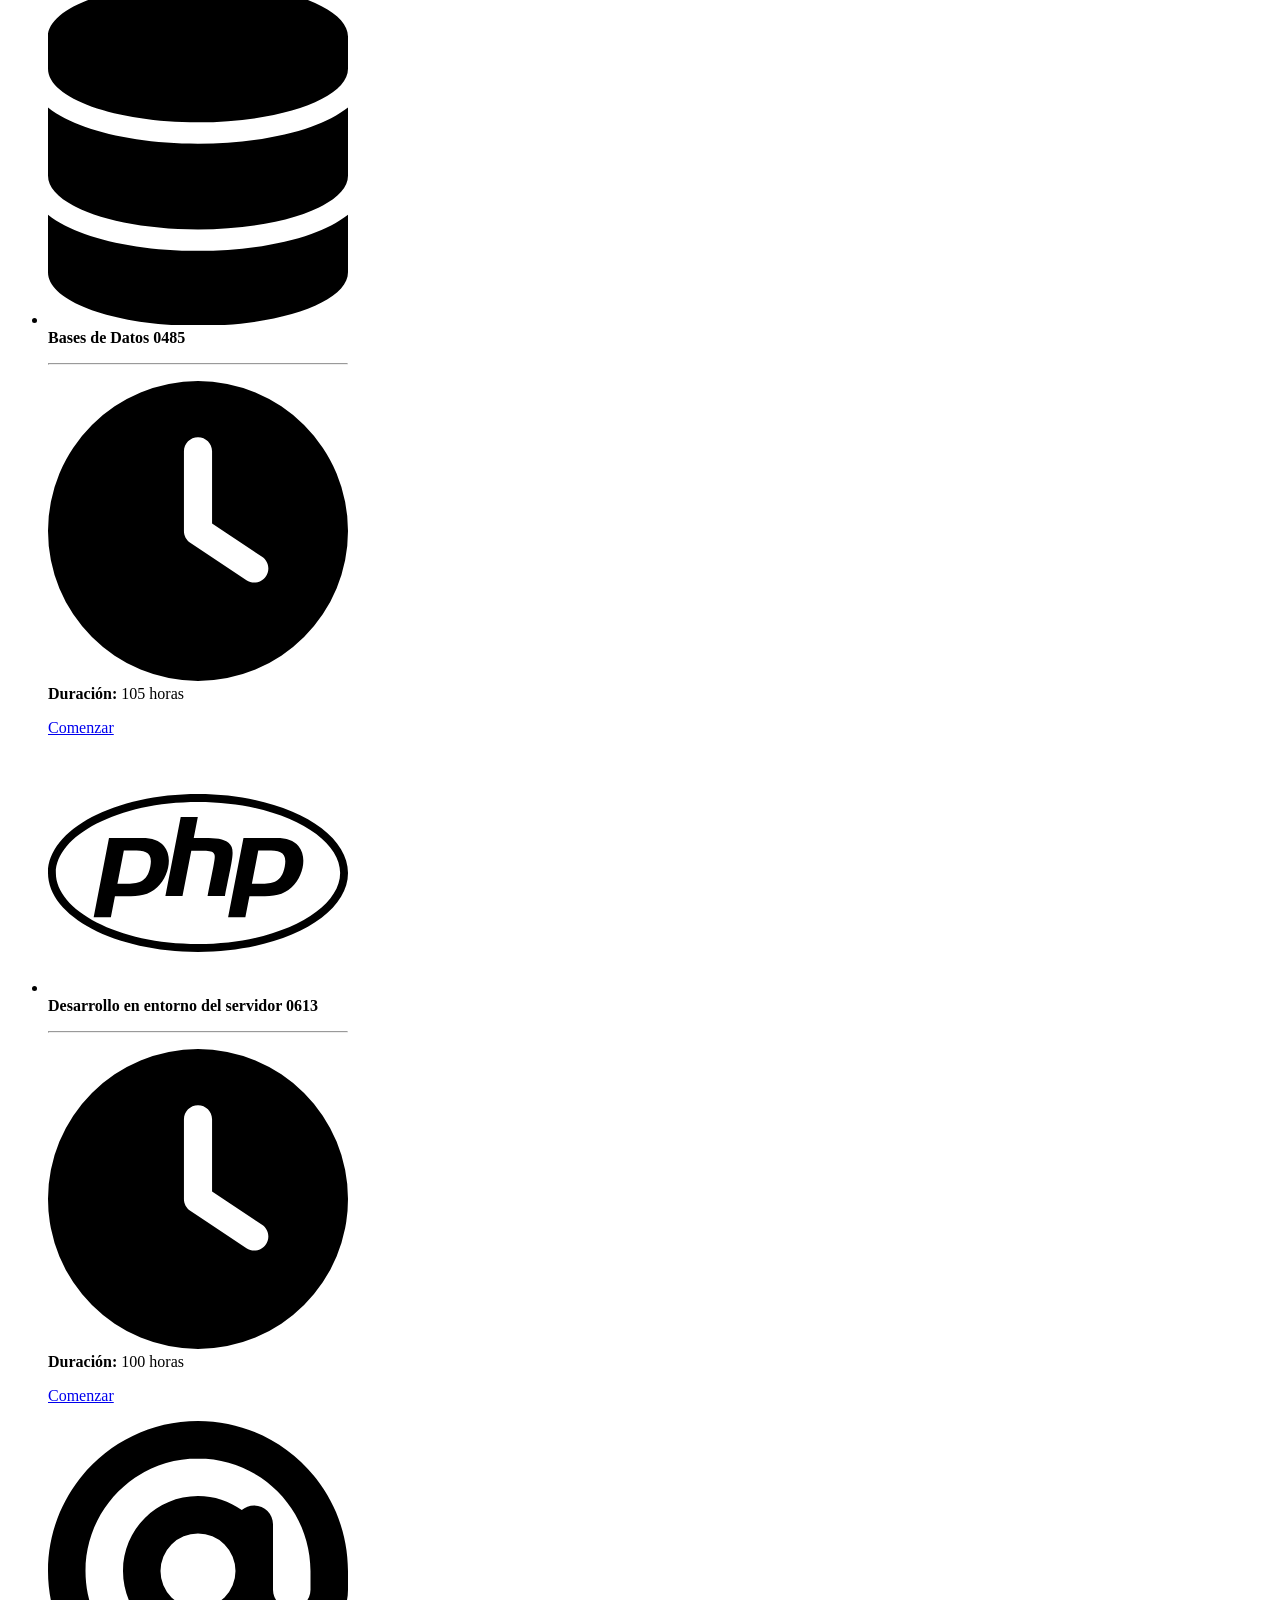
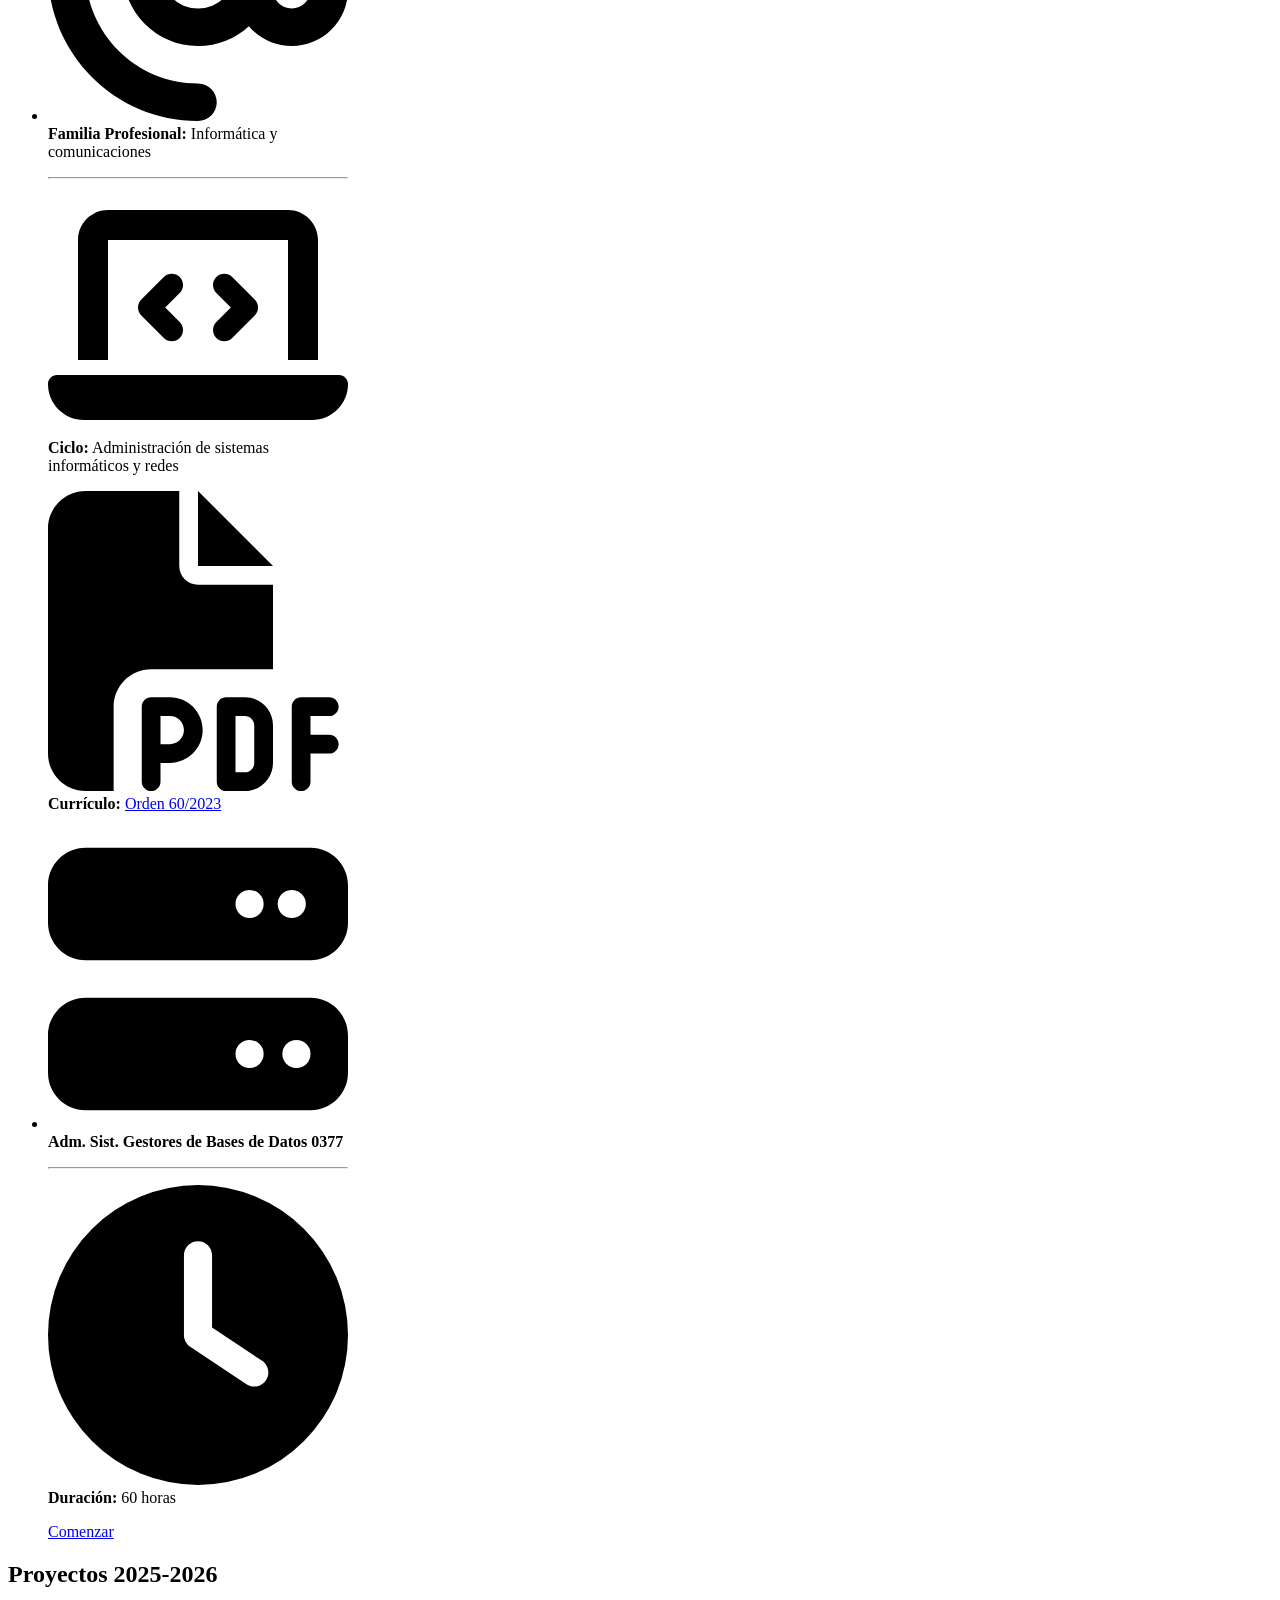
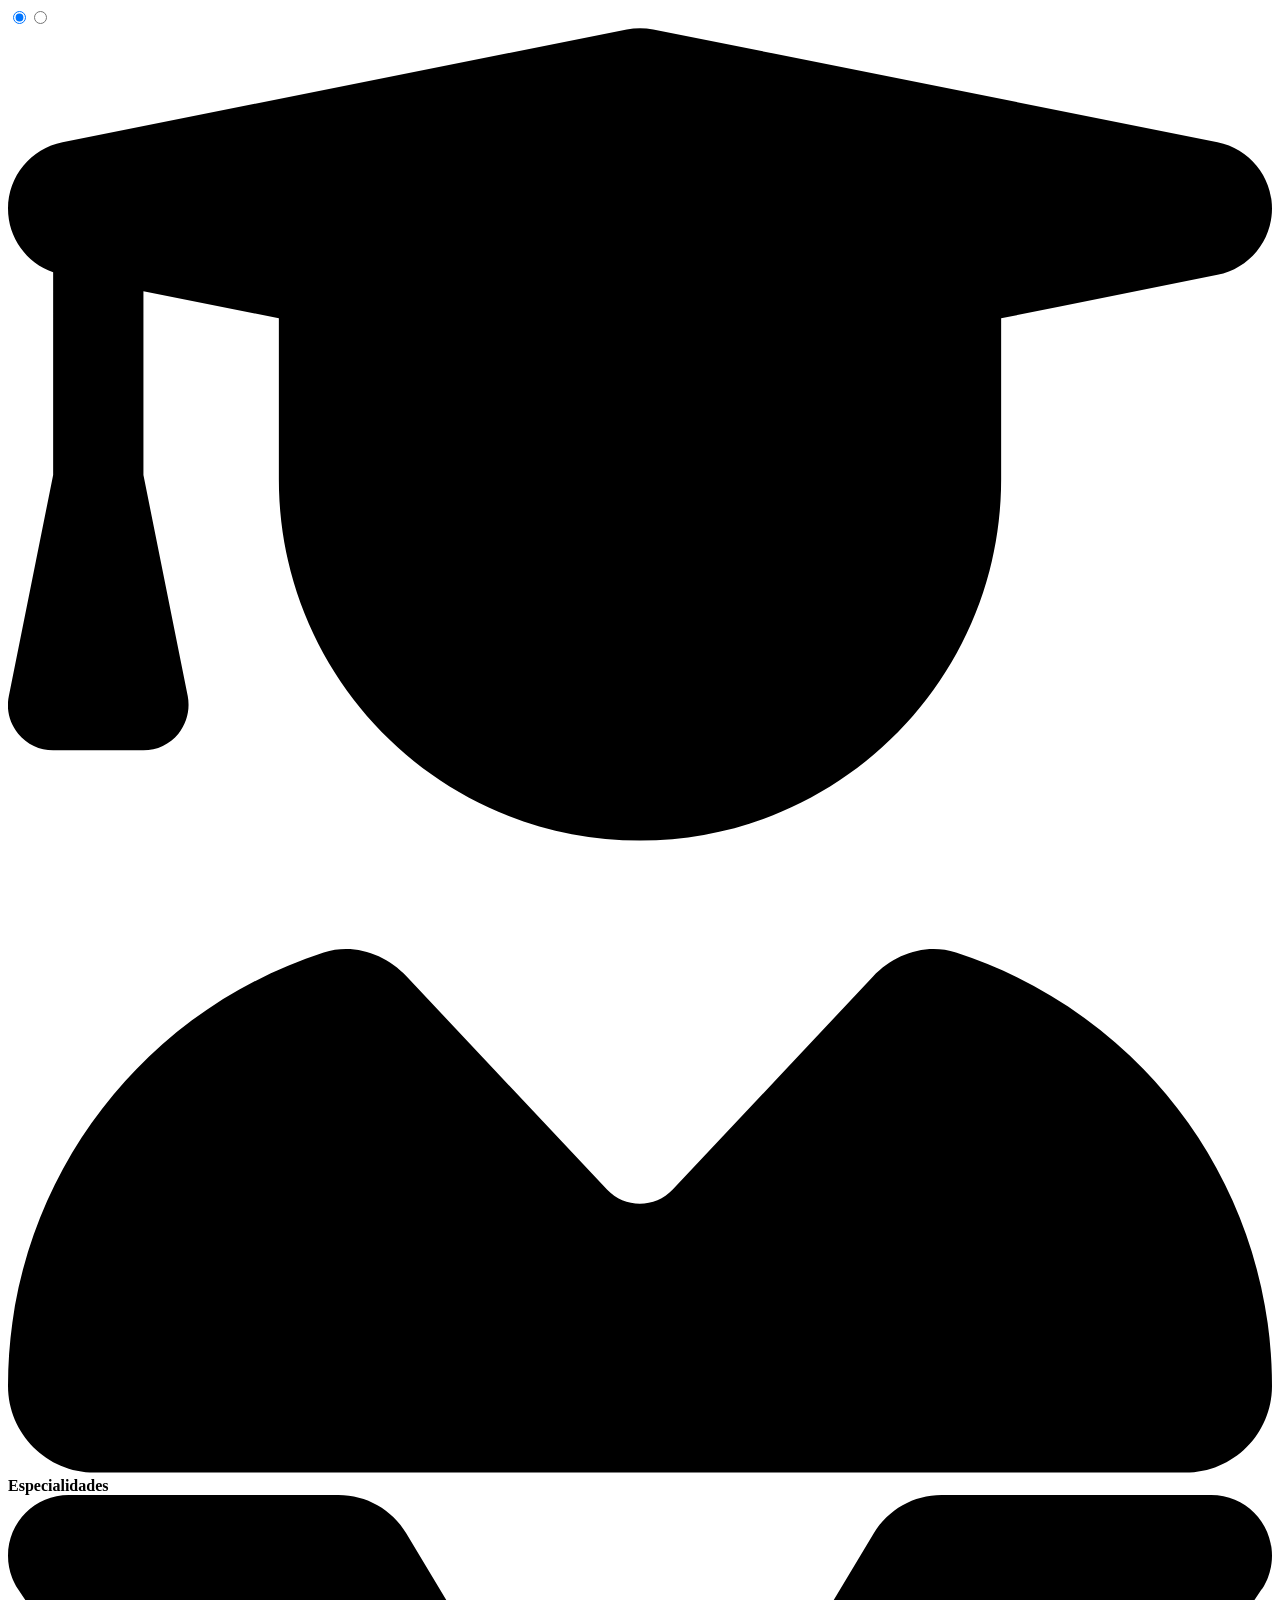
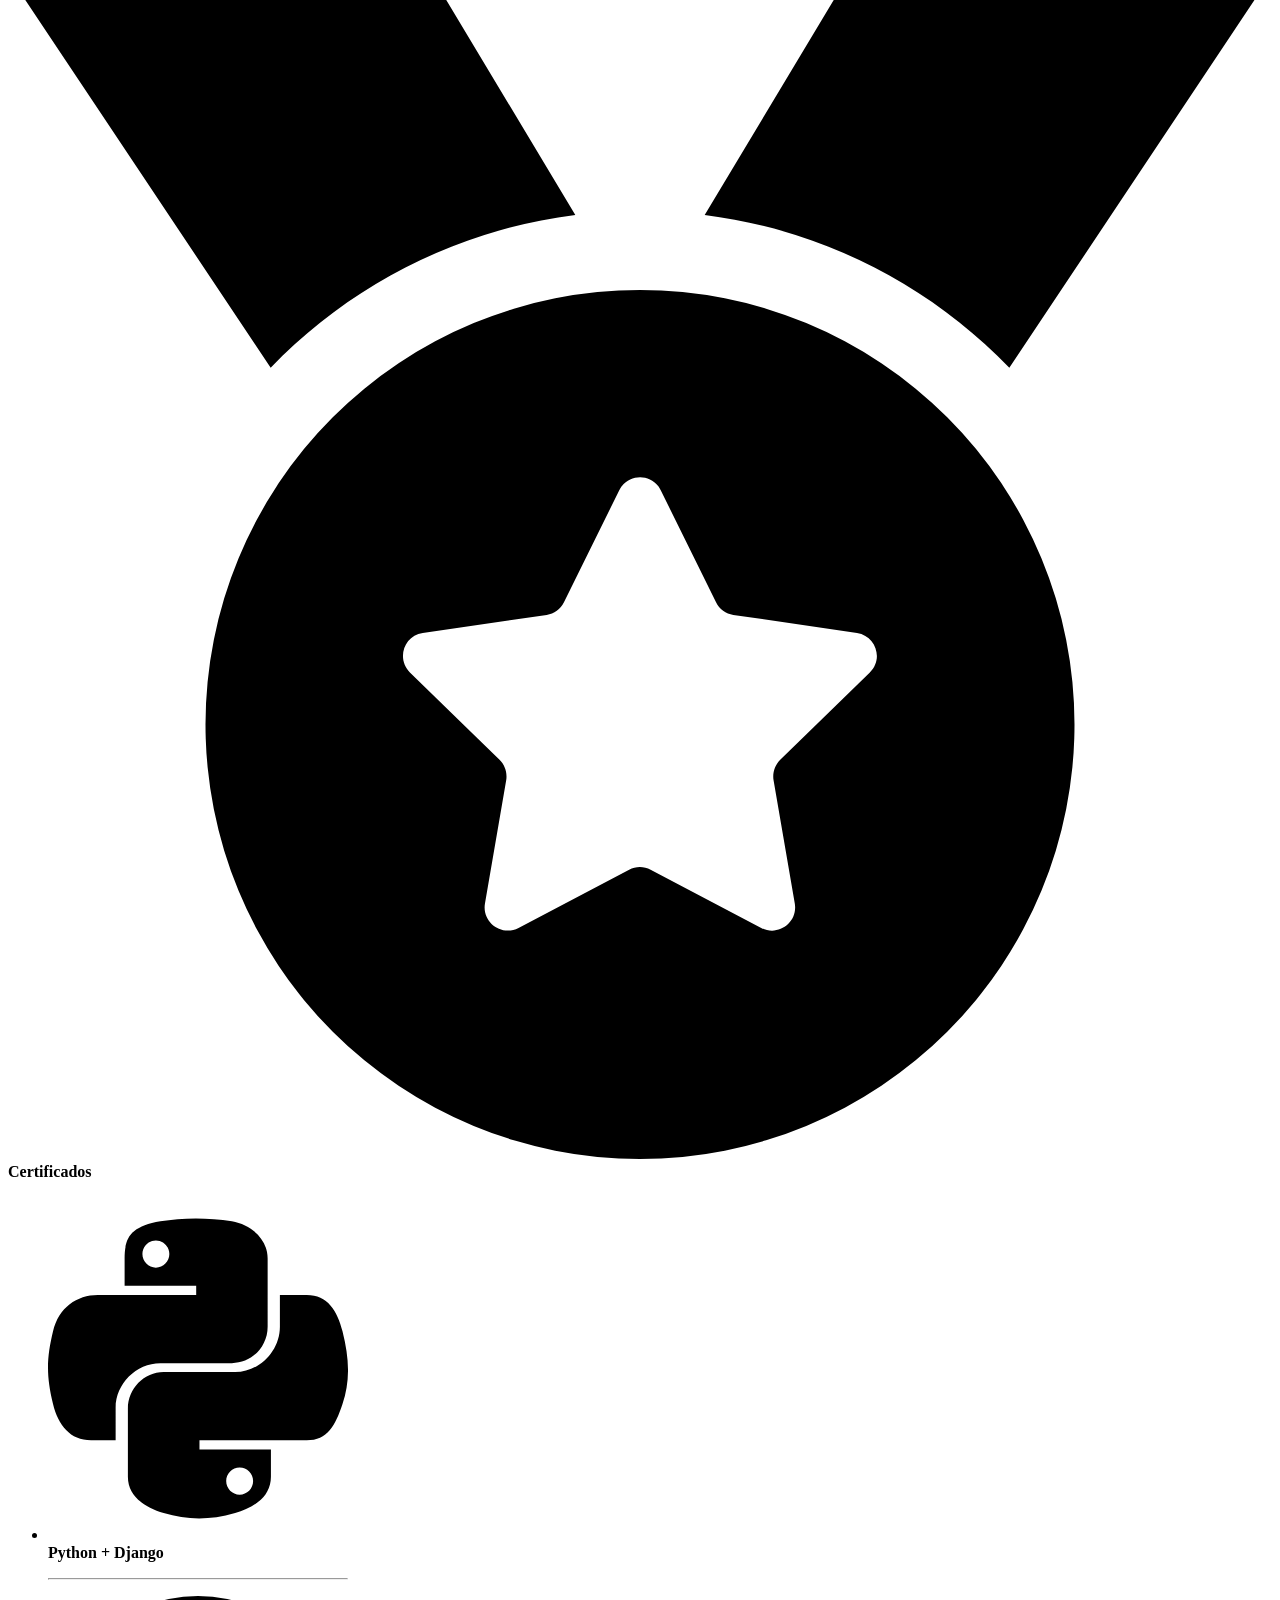
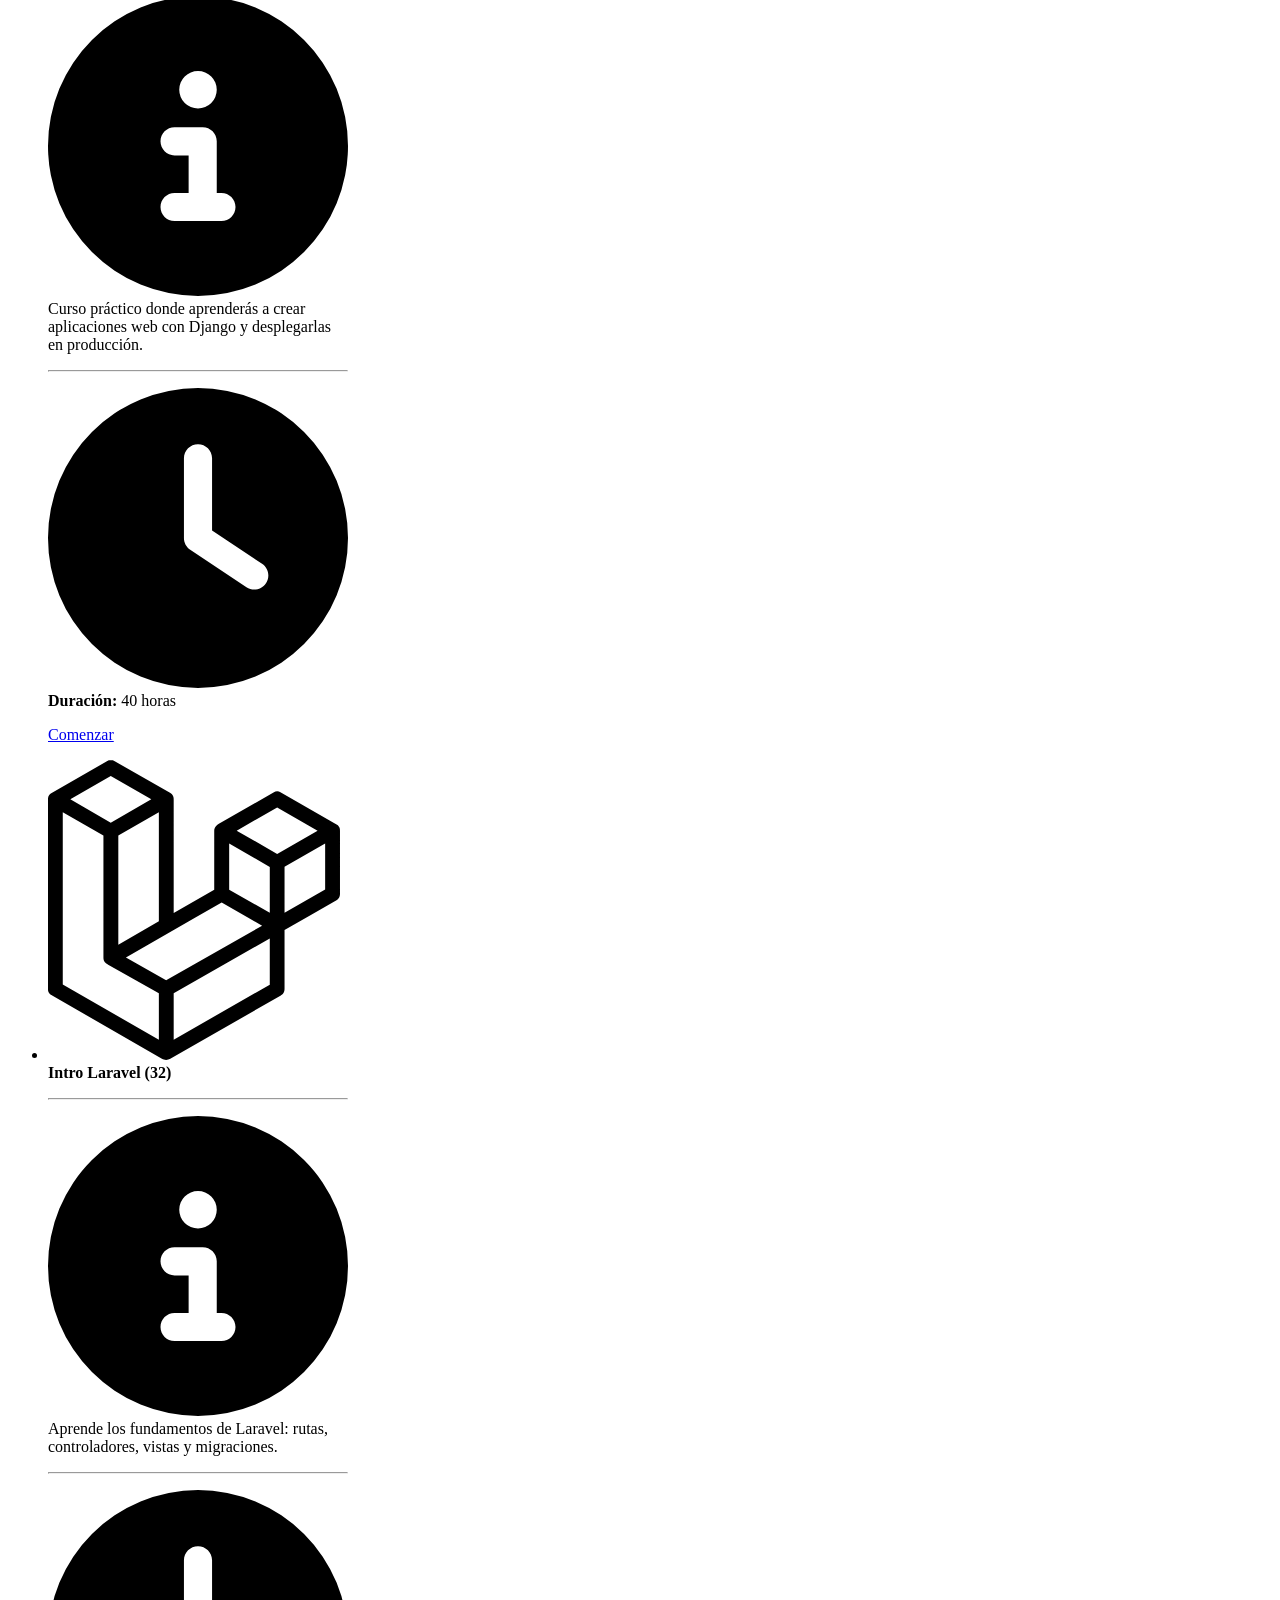
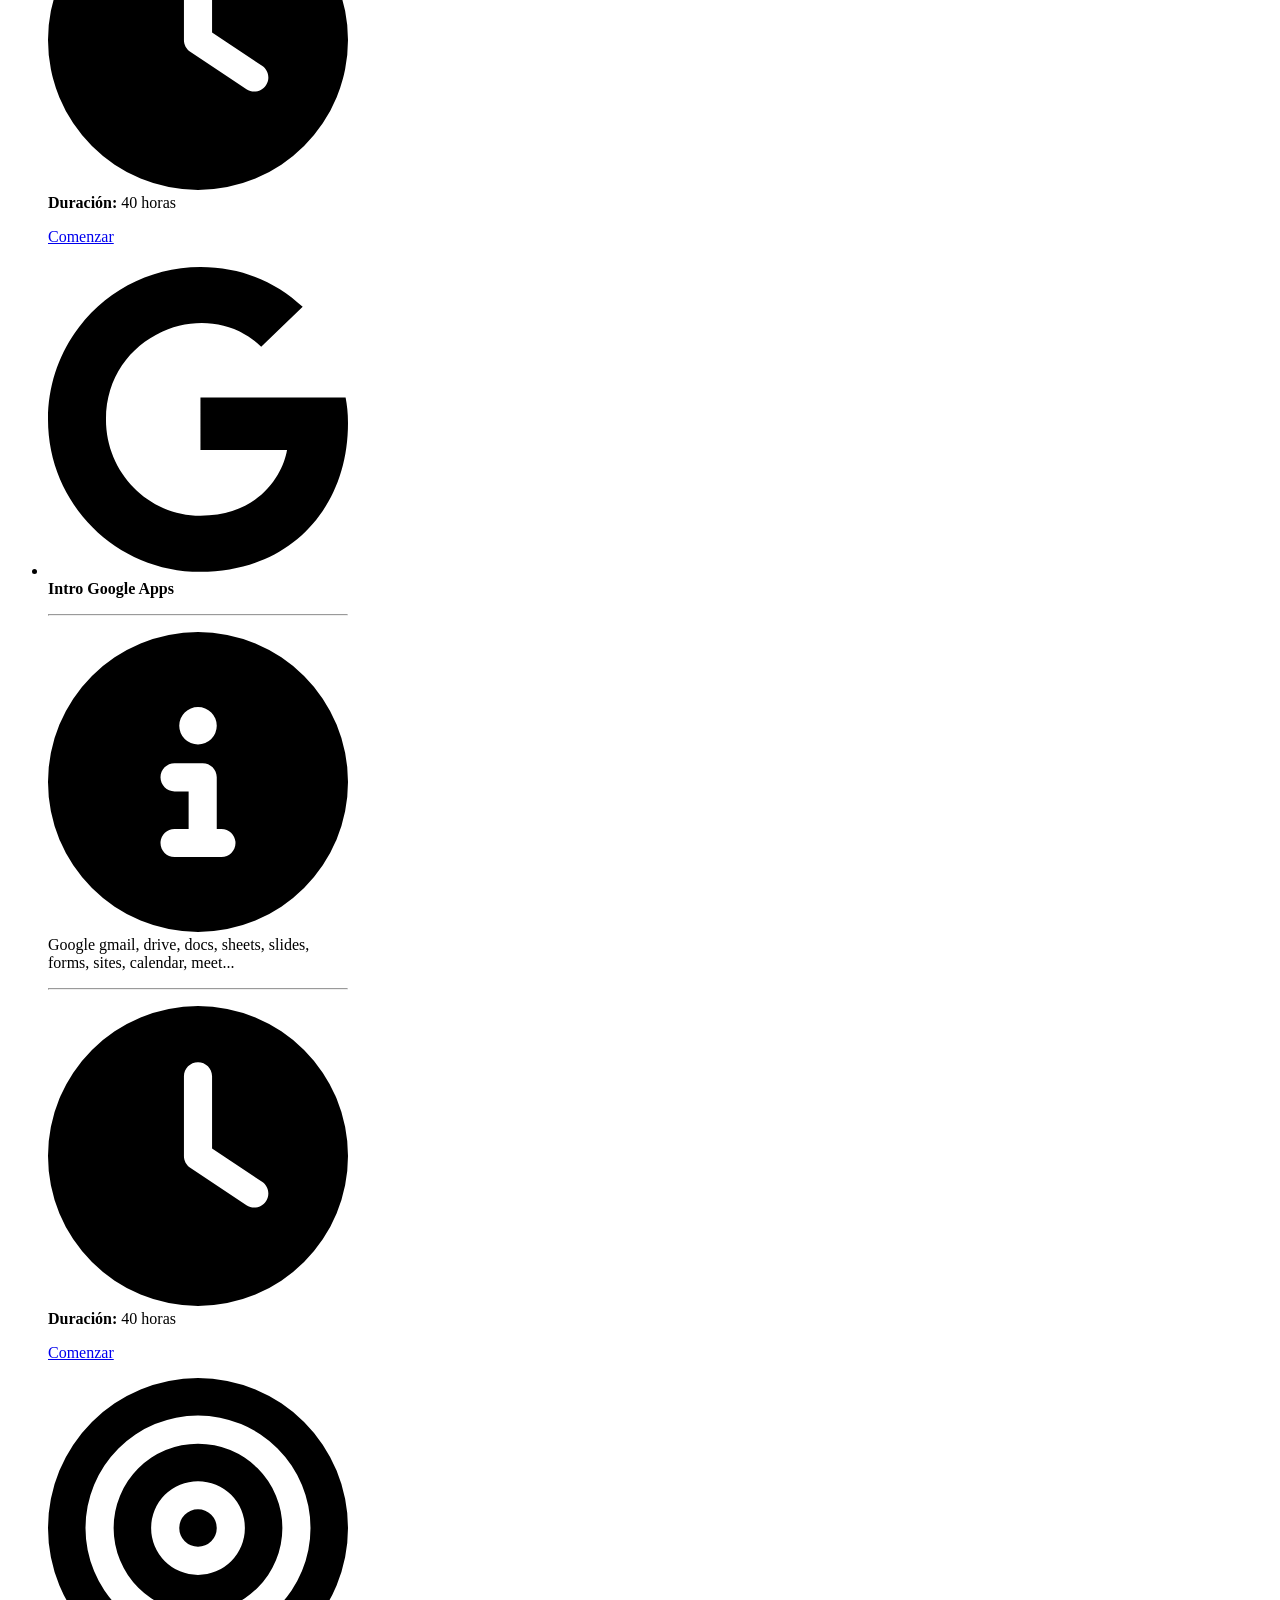
==== commit dba7cf52: "Deployed 6ce09b0 with MkDocs version: 1.6.1" ====
--- a/index.html
+++ b/index.html
@@ -400,7 +400,7 @@
 <p><a class="md-button md-button--primary" href="https://jbeteta-ies.github.io/IFCD095PO/">Comenzar</a> </p>
 </li>
 <li>
-<p><span class="twemoji lg middle"><svg xmlns="http://www.w3.org/2000/svg" viewBox="0 0 512 512"><!--! Font Awesome Free 6.7.2 by @fontawesome - https://fontawesome.com License - https://fontawesome.com/license/free (Icons: CC BY 4.0, Fonts: SIL OFL 1.1, Code: MIT License) Copyright 2024 Fonticons, Inc.--><path d="M107.2 0c2.5 0 4.7.8 6.7 2l94.3 54.1c2.7 1.5 4.5 3.5 5.4 5.9.9 2.2.9 4.3.9 5.6V261l69.2-39.7V121c0-2.6.6-5 2.2-7.2 1.5-2.1 3.5-3.6 5.7-4.8l94-54c1.6-.9 3.4-1.6 5.5-1.6s4 .7 5.6 1.6l95.8 55.1c2.3 1.3 3.9 3 4.9 5.3.9 2.1.9 4.2.9 5.8v107.2c0 2-.2 4.3-1.4 6.4-1.2 2.2-3 3.7-5.1 4.9l-.1.1-88 50.5v100c0 2.3-.3 4.8-1.6 7s-3.3 3.7-5.3 4.9h-.1L208.7 510c-2.2 1.2-4.5 2-7.1 2s-4.9-.9-7.1-2l-.1-.1L7.1 402l-.5-.3c-1.1-.7-2.6-1.7-3.8-2.9-1.9-1.9-2.8-4.2-2.8-7.2V65.9c0-4.8 3-7.9 5.5-9.3l95-54.6c2-1.2 4.3-2 6.8-2zM38.1 67.1l69 39.9 69.2-39.9-69.2-39.7zm353 93.2 69-39.7-69-39.7-69.1 39.7zM189.2 89 120 128.8v186.4l69.2-39.9V88.9zm-94.7 39.9L25.2 89.1v294.2l164 94.2v-79.4l-87.3-49.3-.2-.1c-1.3-.8-3.2-1.9-4.6-3.7-1.7-2.1-2.5-4.7-2.5-7.7V128.8zm214.7 92.4 69.3 39.6v-78.5l-69.3-39.9zm94.5 39.6 69.3-39.7v-78.8l-69.3 39.9v78.5zM201.6 376.1l163.8-93.2-69-39.9L133 337.1l68.6 38.9zm12.9 101.5 164-94.2v-78.8l-164 93.6z"/></svg></span> <strong>Intro Laravel (12)</strong></p>
+<p><span class="twemoji lg middle"><svg xmlns="http://www.w3.org/2000/svg" viewBox="0 0 512 512"><!--! Font Awesome Free 6.7.2 by @fontawesome - https://fontawesome.com License - https://fontawesome.com/license/free (Icons: CC BY 4.0, Fonts: SIL OFL 1.1, Code: MIT License) Copyright 2024 Fonticons, Inc.--><path d="M107.2 0c2.5 0 4.7.8 6.7 2l94.3 54.1c2.7 1.5 4.5 3.5 5.4 5.9.9 2.2.9 4.3.9 5.6V261l69.2-39.7V121c0-2.6.6-5 2.2-7.2 1.5-2.1 3.5-3.6 5.7-4.8l94-54c1.6-.9 3.4-1.6 5.5-1.6s4 .7 5.6 1.6l95.8 55.1c2.3 1.3 3.9 3 4.9 5.3.9 2.1.9 4.2.9 5.8v107.2c0 2-.2 4.3-1.4 6.4-1.2 2.2-3 3.7-5.1 4.9l-.1.1-88 50.5v100c0 2.3-.3 4.8-1.6 7s-3.3 3.7-5.3 4.9h-.1L208.7 510c-2.2 1.2-4.5 2-7.1 2s-4.9-.9-7.1-2l-.1-.1L7.1 402l-.5-.3c-1.1-.7-2.6-1.7-3.8-2.9-1.9-1.9-2.8-4.2-2.8-7.2V65.9c0-4.8 3-7.9 5.5-9.3l95-54.6c2-1.2 4.3-2 6.8-2zM38.1 67.1l69 39.9 69.2-39.9-69.2-39.7zm353 93.2 69-39.7-69-39.7-69.1 39.7zM189.2 89 120 128.8v186.4l69.2-39.9V88.9zm-94.7 39.9L25.2 89.1v294.2l164 94.2v-79.4l-87.3-49.3-.2-.1c-1.3-.8-3.2-1.9-4.6-3.7-1.7-2.1-2.5-4.7-2.5-7.7V128.8zm214.7 92.4 69.3 39.6v-78.5l-69.3-39.9zm94.5 39.6 69.3-39.7v-78.8l-69.3 39.9v78.5zM201.6 376.1l163.8-93.2-69-39.9L133 337.1l68.6 38.9zm12.9 101.5 164-94.2v-78.8l-164 93.6z"/></svg></span> <strong>Intro Laravel (32)</strong></p>
 <hr />
 <p><span class="twemoji lg middle"><svg xmlns="http://www.w3.org/2000/svg" viewBox="0 0 512 512"><!--! Font Awesome Free 6.7.2 by @fontawesome - https://fontawesome.com License - https://fontawesome.com/license/free (Icons: CC BY 4.0, Fonts: SIL OFL 1.1, Code: MIT License) Copyright 2024 Fonticons, Inc.--><path d="M256 512a256 256 0 1 0 0-512 256 256 0 1 0 0 512m-40-176h24v-64h-24c-13.3 0-24-10.7-24-24s10.7-24 24-24h48c13.3 0 24 10.7 24 24v88h8c13.3 0 24 10.7 24 24s-10.7 24-24 24h-80c-13.3 0-24-10.7-24-24s10.7-24 24-24m40-208a32 32 0 1 1 0 64 32 32 0 1 1 0-64"/></svg></span> Aprende los fundamentos de Laravel: rutas, controladores, vistas y migraciones.</p>
 <hr />
@@ -411,6 +411,19 @@
 <p><span class="twemoji lg middle"><svg xmlns="http://www.w3.org/2000/svg" viewBox="0 0 488 512"><!--! Font Awesome Free 6.7.2 by @fontawesome - https://fontawesome.com License - https://fontawesome.com/license/free (Icons: CC BY 4.0, Fonts: SIL OFL 1.1, Code: MIT License) Copyright 2024 Fonticons, Inc.--><path d="M488 261.8C488 403.3 391.1 504 248 504 110.8 504 0 393.2 0 256S110.8 8 248 8c66.8 0 123 24.5 166.3 64.9l-67.5 64.9C258.5 52.6 94.3 116.6 94.3 256c0 86.5 69.1 156.6 153.7 156.6 98.2 0 135-70.4 140.8-106.9H248v-85.3h236.1c2.3 12.7 3.9 24.9 3.9 41.4"/></svg></span> <strong>Intro Google Apps</strong></p>
 <hr />
 <p><span class="twemoji lg middle"><svg xmlns="http://www.w3.org/2000/svg" viewBox="0 0 512 512"><!--! Font Awesome Free 6.7.2 by @fontawesome - https://fontawesome.com License - https://fontawesome.com/license/free (Icons: CC BY 4.0, Fonts: SIL OFL 1.1, Code: MIT License) Copyright 2024 Fonticons, Inc.--><path d="M256 512a256 256 0 1 0 0-512 256 256 0 1 0 0 512m-40-176h24v-64h-24c-13.3 0-24-10.7-24-24s10.7-24 24-24h48c13.3 0 24 10.7 24 24v88h8c13.3 0 24 10.7 24 24s-10.7 24-24 24h-80c-13.3 0-24-10.7-24-24s10.7-24 24-24m40-208a32 32 0 1 1 0 64 32 32 0 1 1 0-64"/></svg></span> Google gmail, drive, docs, sheets, slides, forms, sites, calendar, meet...</p>
+<hr />
+<p><span class="twemoji lg middle"><svg xmlns="http://www.w3.org/2000/svg" viewBox="0 0 512 512"><!--! Font Awesome Free 6.7.2 by @fontawesome - https://fontawesome.com License - https://fontawesome.com/license/free (Icons: CC BY 4.0, Fonts: SIL OFL 1.1, Code: MIT License) Copyright 2024 Fonticons, Inc.--><path d="M256 0a256 256 0 1 1 0 512 256 256 0 1 1 0-512m-24 120v136c0 8 4 15.5 10.7 20l96 64c11 7.4 25.9 4.4 33.3-6.7s4.4-25.9-6.7-33.3L280 243.2V120c0-13.3-10.7-24-24-24s-24 10.7-24 24"/></svg></span> <strong>Duración:</strong> 40 horas </p>
+<p><a class="md-button md-button--primary" href="https://jbeteta-ies.github.io/goapps/">Comenzar</a> </p>
+</li>
+<li>
+<p><span class="twemoji lg middle"><svg xmlns="http://www.w3.org/2000/svg" viewBox="0 0 512 512"><!--! Font Awesome Free 6.7.2 by @fontawesome - https://fontawesome.com License - https://fontawesome.com/license/free (Icons: CC BY 4.0, Fonts: SIL OFL 1.1, Code: MIT License) Copyright 2024 Fonticons, Inc.--><path d="M448 256a192 192 0 1 0-384 0 192 192 0 1 0 384 0M0 256a256 256 0 1 1 512 0 256 256 0 1 1-512 0m256 80a80 80 0 1 0 0-160 80 80 0 1 0 0 160m0-224a144 144 0 1 1 0 288 144 144 0 1 1 0-288m-32 144a32 32 0 1 1 64 0 32 32 0 1 1-64 0"/></svg></span> <strong>CTRD0012</strong> Redes Sociales e Inserción Laboral</p>
+<hr />
+<ul>
+<li><span class="twemoji lg middle"><svg xmlns="http://www.w3.org/2000/svg" viewBox="0 0 448 512"><!--! Font Awesome Free 6.7.2 by @fontawesome - https://fontawesome.com License - https://fontawesome.com/license/free (Icons: CC BY 4.0, Fonts: SIL OFL 1.1, Code: MIT License) Copyright 2024 Fonticons, Inc.--><path d="M416 32H31.9C14.3 32 0 46.5 0 64.3v383.4C0 465.5 14.3 480 31.9 480H416c17.6 0 32-14.5 32-32.3V64.3c0-17.8-14.4-32.3-32-32.3M135.4 416H69V202.2h66.5V416zm-33.2-243c-21.3 0-38.5-17.3-38.5-38.5S80.9 96 102.2 96c21.2 0 38.5 17.3 38.5 38.5 0 21.3-17.2 38.5-38.5 38.5m282.1 243h-66.4V312c0-24.8-.5-56.7-34.5-56.7-34.6 0-39.9 27-39.9 54.9V416h-66.4V202.2h63.7v29.2h.9c8.9-16.8 30.6-34.5 62.9-34.5 67.2 0 79.7 44.3 79.7 101.9z"/></svg></span> LinkedIn</li>
+<li><span class="twemoji lg middle"><svg xmlns="http://www.w3.org/2000/svg" viewBox="0 0 512 512"><!--! Font Awesome Free 6.7.2 by @fontawesome - https://fontawesome.com License - https://fontawesome.com/license/free (Icons: CC BY 4.0, Fonts: SIL OFL 1.1, Code: MIT License) Copyright 2024 Fonticons, Inc.--><path d="M512 256C512 114.6 397.4 0 256 0S0 114.6 0 256c0 120 82.7 220.8 194.2 248.5V334.2h-52.8V256h52.8v-33.7c0-87.1 39.4-127.5 125-127.5 16.2 0 44.2 3.2 55.7 6.4V172c-6-.6-16.5-1-29.6-1-42 0-58.2 15.9-58.2 57.2V256h83.6l-14.4 78.2H287v175.9C413.8 494.8 512 386.9 512 256"/></svg></span> Facebook</li>
+<li><span class="twemoji lg middle"><svg xmlns="http://www.w3.org/2000/svg" viewBox="0 0 512 512"><!--! Font Awesome Free 6.7.2 by @fontawesome - https://fontawesome.com License - https://fontawesome.com/license/free (Icons: CC BY 4.0, Fonts: SIL OFL 1.1, Code: MIT License) Copyright 2024 Fonticons, Inc.--><path d="M389.2 48h70.6L305.6 224.2 487 464H345L233.7 318.6 106.5 464H35.8l164.9-188.5L26.8 48h145.6l100.5 132.9zm-24.8 373.8h39.1L151.1 88h-42z"/></svg></span> Twitter</li>
+<li>Seguidad en la navegación, Identidad digital, ...</li>
+</ul>
 <hr />
 <p><span class="twemoji lg middle"><svg xmlns="http://www.w3.org/2000/svg" viewBox="0 0 512 512"><!--! Font Awesome Free 6.7.2 by @fontawesome - https://fontawesome.com License - https://fontawesome.com/license/free (Icons: CC BY 4.0, Fonts: SIL OFL 1.1, Code: MIT License) Copyright 2024 Fonticons, Inc.--><path d="M256 0a256 256 0 1 1 0 512 256 256 0 1 1 0-512m-24 120v136c0 8 4 15.5 10.7 20l96 64c11 7.4 25.9 4.4 33.3-6.7s4.4-25.9-6.7-33.3L280 243.2V120c0-13.3-10.7-24-24-24s-24 10.7-24 24"/></svg></span> <strong>Duración:</strong> 40 horas </p>
 <p><a class="md-button md-button--primary" href="https://jbeteta-ies.github.io/goapps/">Comenzar</a> </p>
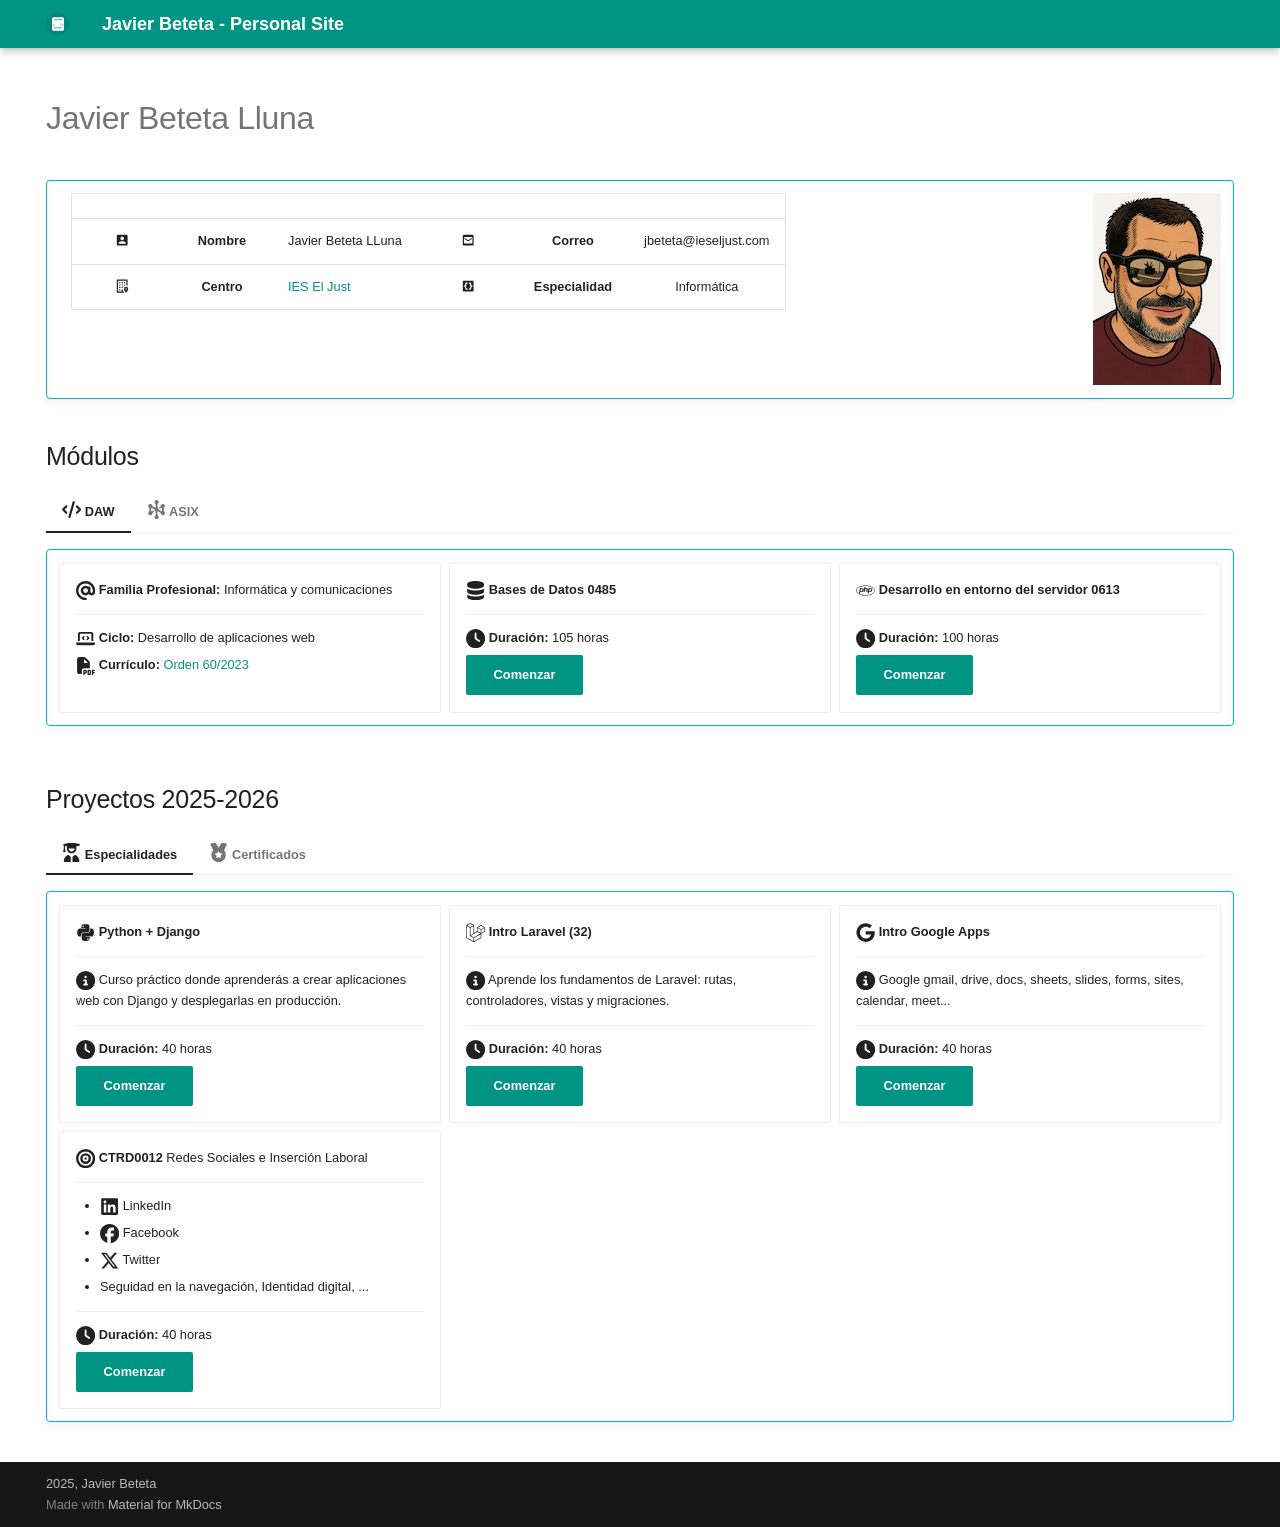
==== commit cae5e747: "Deployed b803be9 with MkDocs version: 1.6.1" ====
--- a/index.html
+++ b/index.html
@@ -8,13 +8,16 @@
       
       
       
-        <link rel="canonical" href="https://jbeteta-ies.github.io/jbeteta-ies.github.io/">
-      
-      
+        <link rel="canonical" href="https://jbeteta-ies.github.io/">
+      
+      
+      
+      
+        
       
       
       <link rel="icon" href="img/favicon.svg">
-      <meta name="generator" content="mkdocs-1.6.1, mkdocs-material-9.5.50">
+      <meta name="generator" content="mkdocs-1.6.1, mkdocs-material-9.7.7">
     
     
       
@@ -22,10 +25,10 @@
       
     
     
-      <link rel="stylesheet" href="assets/stylesheets/main.a40c8224.min.css">
-      
-        
-        <link rel="stylesheet" href="assets/stylesheets/palette.06af60db.min.css">
+      <link rel="stylesheet" href="assets/stylesheets/main.ec1eaa64.min.css">
+      
+        
+        <link rel="stylesheet" href="assets/stylesheets/palette.ab4e12ef.min.css">
       
       
 
@@ -50,7 +53,6 @@
     
       
 
-    
     
     
   </head>
@@ -174,9 +176,16 @@
         <label class="md-nav__link md-nav__link--active" for="__toc">
           
   
+  
   <span class="md-ellipsis">
+    
+  
     Landing
+  
+
+    
   </span>
+  
   
 
           <span class="md-nav__icon md-icon"></span>
@@ -185,9 +194,16 @@
       <a href="." class="md-nav__link md-nav__link--active">
         
   
+  
   <span class="md-ellipsis">
+    
+  
     Landing
+  
+
+    
   </span>
+  
   
 
       </a>
@@ -210,7 +226,9 @@
         <li class="md-nav__item">
   <a href="#modulos" class="md-nav__link">
     <span class="md-ellipsis">
-      Módulos
+      
+        Módulos
+      
     </span>
   </a>
   
@@ -219,7 +237,9 @@
         <li class="md-nav__item">
   <a href="#proyectos-2025-2026" class="md-nav__link">
     <span class="md-ellipsis">
-      Proyectos 2025-2026
+      
+        Proyectos 2025-2026
+      
     </span>
   </a>
   
@@ -264,7 +284,9 @@
         <li class="md-nav__item">
   <a href="#modulos" class="md-nav__link">
     <span class="md-ellipsis">
-      Módulos
+      
+        Módulos
+      
     </span>
   </a>
   
@@ -273,7 +295,9 @@
         <li class="md-nav__item">
   <a href="#proyectos-2025-2026" class="md-nav__link">
     <span class="md-ellipsis">
-      Proyectos 2025-2026
+      
+        Proyectos 2025-2026
+      
     </span>
   </a>
   
@@ -289,9 +313,13 @@
           
           
             <div class="md-content" data-md-component="content">
+              
               <article class="md-content__inner md-typeset">
                 
                   
+  
+
+
 
 
 <h1 id="javier-beteta-lluna">Javier Beteta Lluna</h1>
@@ -329,7 +357,7 @@
 </table>
 </div>
 <h2 id="modulos">Módulos</h2>
-<div class="tabbed-set tabbed-alternate" data-tabs="1:2"><input checked="checked" id="__tabbed_1_1" name="__tabbed_1" type="radio" /><input id="__tabbed_1_2" name="__tabbed_1" type="radio" /><div class="tabbed-labels"><label for="__tabbed_1_1"><span class="twemoji lg"><svg xmlns="http://www.w3.org/2000/svg" viewBox="0 0 640 512"><!--! Font Awesome Free 6.7.2 by @fontawesome - https://fontawesome.com License - https://fontawesome.com/license/free (Icons: CC BY 4.0, Fonts: SIL OFL 1.1, Code: MIT License) Copyright 2024 Fonticons, Inc.--><path d="M392.8 1.2c-17-4.9-34.7 5-39.6 22l-128 448c-4.9 17 5 34.7 22 39.6s34.7-5 39.6-22l128-448c4.9-17-5-34.7-22-39.6m80.6 120.1c-12.5 12.5-12.5 32.8 0 45.3l89.3 89.4-89.4 89.4c-12.5 12.5-12.5 32.8 0 45.3s32.8 12.5 45.3 0l112-112c12.5-12.5 12.5-32.8 0-45.3l-112-112c-12.5-12.5-32.8-12.5-45.3 0zm-306.7 0c-12.5-12.5-32.8-12.5-45.3 0l-112 112c-12.5 12.5-12.5 32.8 0 45.3l112 112c12.5 12.5 32.8 12.5 45.3 0s12.5-32.8 0-45.3L77.3 256l89.4-89.4c12.5-12.5 12.5-32.8 0-45.3"/></svg></span> <strong>DAW</strong></label><label for="__tabbed_1_2"><span class="twemoji lg"><svg xmlns="http://www.w3.org/2000/svg" viewBox="0 0 448 512"><!--! Font Awesome Free 6.7.2 by @fontawesome - https://fontawesome.com License - https://fontawesome.com/license/free (Icons: CC BY 4.0, Fonts: SIL OFL 1.1, Code: MIT License) Copyright 2024 Fonticons, Inc.--><path d="M248 106.6c18.9-9 32-28.3 32-50.6 0-30.9-25.1-56-56-56s-56 25.1-56 56c0 22.3 13.1 41.6 32 50.6v98.8c-2.8 1.3-5.5 2.9-8 4.7l-80.1-45.8c1.6-20.8-8.6-41.6-27.9-52.8C57.2 96 23 105.2 7.5 132S1.2 193 28 208.5c1.3.8 2.6 1.5 4 2.1v90.8c-1.3.6-2.7 1.3-4 2.1C1.2 319-8 353.2 7.5 380s49.7 36 76.5 20.5c19.3-11.1 29.4-32 27.8-52.8l50.5-28.9c-11.5-11.2-19.9-25.6-23.8-41.7l-50.5 29c-2.6-1.8-5.2-3.3-8-4.7v-90.8c2.8-1.3 5.5-2.9 8-4.7l80.1 45.8c-.1 1.4-.2 2.8-.2 4.3 0 22.3 13.1 41.6 32 50.6v98.8c-18.9 9-32 28.3-32 50.6 0 30.9 25.1 56 56 56s56-25.1 56-56c0-22.3-13.1-41.6-32-50.6v-98.8c2.8-1.3 5.5-2.9 8-4.7l80.1 45.8c-1.6 20.8 8.6 41.6 27.8 52.8 26.8 15.5 61 6.3 76.5-20.5s6.3-61-20.5-76.5c-1.3-.8-2.7-1.5-4-2.1v-90.8c1.4-.6 2.7-1.3 4-2.1 26.8-15.5 36-49.7 20.5-76.5s-49.5-36-76.3-20.5c-19.3 11.1-29.4 32-27.8 52.8l-50.6 28.9c11.5 11.2 19.9 25.6 23.8 41.7l50.6-29c2.6 1.8 5.2 3.3 8 4.7v90.8c-2.8 1.3-5.5 2.9-8 4.6l-80.1-45.8c.1-1.4.2-2.8.2-4.3 0-22.3-13.1-41.6-32-50.6v-98.8z"/></svg></span> <strong>ASIX</strong></label></div>
+<div class="tabbed-set tabbed-alternate" data-tabs="1:2"><input checked="checked" id="__tabbed_1_1" name="__tabbed_1" type="radio" /><input id="__tabbed_1_2" name="__tabbed_1" type="radio" /><div class="tabbed-labels"><label for="__tabbed_1_1"><span class="twemoji lg"><svg xmlns="http://www.w3.org/2000/svg" viewBox="0 0 576 512"><!--! Font Awesome Free 7.1.0 by @fontawesome - https://fontawesome.com License - https://fontawesome.com/license/free (Icons: CC BY 4.0, Fonts: SIL OFL 1.1, Code: MIT License) Copyright 2025 Fonticons, Inc.--><path d="M360.8 1.2c-17-4.9-34.7 5-39.6 22l-128 448c-4.9 17 5 34.7 22 39.6s34.7-5 39.6-22l128-448c4.9-17-5-34.7-22-39.6m64.6 136.1c-12.5 12.5-12.5 32.8 0 45.3l73.4 73.4-73.4 73.4c-12.5 12.5-12.5 32.8 0 45.3s32.8 12.5 45.3 0l96-96c12.5-12.5 12.5-32.8 0-45.3l-96-96c-12.5-12.5-32.8-12.5-45.3 0zm-274.7 0c-12.5-12.5-32.8-12.5-45.3 0l-96 96c-12.5 12.5-12.5 32.8 0 45.3l96 96c12.5 12.5 32.8 12.5 45.3 0s12.5-32.8 0-45.3L77.3 256l73.3-73.4c12.5-12.5 12.5-32.8 0-45.3z"/></svg></span> <strong>DAW</strong></label><label for="__tabbed_1_2"><span class="twemoji lg"><svg xmlns="http://www.w3.org/2000/svg" viewBox="0 0 448 512"><!--! Font Awesome Free 7.1.0 by @fontawesome - https://fontawesome.com License - https://fontawesome.com/license/free (Icons: CC BY 4.0, Fonts: SIL OFL 1.1, Code: MIT License) Copyright 2025 Fonticons, Inc.--><path d="M248 106.6c18.9-9 32-28.3 32-50.6 0-30.9-25.1-56-56-56s-56 25.1-56 56c0 22.3 13.1 41.6 32 50.6v98.8c-2.8 1.3-5.5 2.9-8 4.7l-80.1-45.8c1.6-20.8-8.6-41.6-27.9-52.8C57.2 96 23 105.2 7.5 132S1.2 193 28 208.5c1.3.8 2.6 1.5 4 2.1v90.8c-1.3.6-2.7 1.3-4 2.1C1.2 319-8 353.2 7.5 380s49.7 36 76.5 20.5c19.3-11.1 29.4-32 27.8-52.8l50.5-28.9c-11.5-11.2-19.9-25.6-23.8-41.7l-50.5 29c-2.6-1.8-5.2-3.3-8-4.7v-90.8c2.8-1.3 5.5-2.9 8-4.7l80.1 45.8c-.1 1.4-.2 2.8-.2 4.3 0 22.3 13.1 41.6 32 50.6v98.8c-18.9 9-32 28.3-32 50.6 0 30.9 25.1 56 56 56s56-25.1 56-56c0-22.3-13.1-41.6-32-50.6v-98.8c2.8-1.3 5.5-2.9 8-4.7l80.1 45.8c-1.6 20.8 8.6 41.6 27.8 52.8 26.8 15.5 61 6.3 76.5-20.5s6.3-61-20.5-76.5c-1.3-.8-2.7-1.5-4-2.1v-90.8c1.4-.6 2.7-1.3 4-2.1 26.8-15.5 36-49.7 20.5-76.5s-49.5-36-76.3-20.5c-19.3 11.1-29.4 32-27.8 52.8l-50.6 28.9c11.5 11.2 19.9 25.6 23.8 41.7l50.6-29c2.6 1.8 5.2 3.3 8 4.7v90.8c-2.8 1.3-5.5 2.9-8 4.6l-80.1-45.8c.1-1.4.2-2.8.2-4.3 0-22.3-13.1-41.6-32-50.6v-98.8z"/></svg></span> <strong>ASIX</strong></label></div>
 <div class="tabbed-content">
 <div class="tabbed-block">
 <div class="grid" markdown>
@@ -337,21 +365,21 @@
 <div class="grid cards" markdown>
 <ul>
 <li>
-<p><span class="twemoji lg middle"><svg xmlns="http://www.w3.org/2000/svg" viewBox="0 0 512 512"><!--! Font Awesome Free 6.7.2 by @fontawesome - https://fontawesome.com License - https://fontawesome.com/license/free (Icons: CC BY 4.0, Fonts: SIL OFL 1.1, Code: MIT License) Copyright 2024 Fonticons, Inc.--><path d="M256 64C150 64 64 150 64 256s86 192 192 192c17.7 0 32 14.3 32 32s-14.3 32-32 32C114.6 512 0 397.4 0 256S114.6 0 256 0s256 114.6 256 256v32c0 53-43 96-96 96-29.3 0-55.6-13.2-73.2-33.9-22.8 21-53.3 33.9-86.8 33.9-70.7 0-128-57.3-128-128s57.3-128 128-128c27.9 0 53.7 8.9 74.7 24.1 5.7-5 13.1-8.1 21.3-8.1 17.7 0 32 14.3 32 32v112c0 17.7 14.3 32 32 32s32-14.3 32-32v-32c0-106-86-192-192-192m64 192a64 64 0 1 0-128 0 64 64 0 1 0 128 0"/></svg></span> <strong>Familia Profesional:</strong> Informática y comunicaciones</p>
-<hr />
-<p><span class="twemoji lg middle"><svg xmlns="http://www.w3.org/2000/svg" viewBox="0 0 640 512"><!--! Font Awesome Free 6.7.2 by @fontawesome - https://fontawesome.com License - https://fontawesome.com/license/free (Icons: CC BY 4.0, Fonts: SIL OFL 1.1, Code: MIT License) Copyright 2024 Fonticons, Inc.--><path d="M64 96c0-35.3 28.7-64 64-64h384c35.3 0 64 28.7 64 64v256h-64V96H128v256H64zM0 403.2C0 392.6 8.6 384 19.2 384h601.6c10.6 0 19.2 8.6 19.2 19.2 0 42.4-34.4 76.8-76.8 76.8H76.8C34.4 480 0 445.6 0 403.2M281 209l-31 31 31 31c9.4 9.4 9.4 24.6 0 33.9s-24.6 9.4-33.9 0l-48-48c-9.4-9.4-9.4-24.6 0-33.9l48-48c9.4-9.4 24.6-9.4 33.9 0s9.4 24.6 0 33.9zm112-34 48 48c9.4 9.4 9.4 24.6 0 33.9l-48 48c-9.4 9.4-24.6 9.4-33.9 0s-9.4-24.6 0-33.9l31-31-31-31c-9.4-9.4-9.4-24.6 0-33.9s24.6-9.4 33.9 0z"/></svg></span> <strong>Ciclo:</strong> Desarrollo de aplicaciones web</p>
-<p><span class="twemoji lg middle"><svg xmlns="http://www.w3.org/2000/svg" viewBox="0 0 512 512"><!--! Font Awesome Free 6.7.2 by @fontawesome - https://fontawesome.com License - https://fontawesome.com/license/free (Icons: CC BY 4.0, Fonts: SIL OFL 1.1, Code: MIT License) Copyright 2024 Fonticons, Inc.--><path d="M0 64C0 28.7 28.7 0 64 0h160v128c0 17.7 14.3 32 32 32h128v144H176c-35.3 0-64 28.7-64 64v144H64c-35.3 0-64-28.7-64-64zm384 64H256V0zM176 352h32c30.9 0 56 25.1 56 56s-25.1 56-56 56h-16v32c0 8.8-7.2 16-16 16s-16-7.2-16-16V368c0-8.8 7.2-16 16-16m32 80c13.3 0 24-10.7 24-24s-10.7-24-24-24h-16v48zm96-80h32c26.5 0 48 21.5 48 48v64c0 26.5-21.5 48-48 48h-32c-8.8 0-16-7.2-16-16V368c0-8.8 7.2-16 16-16m32 128c8.8 0 16-7.2 16-16v-64c0-8.8-7.2-16-16-16h-16v96zm80-112c0-8.8 7.2-16 16-16h48c8.8 0 16 7.2 16 16s-7.2 16-16 16h-32v32h32c8.8 0 16 7.2 16 16s-7.2 16-16 16h-32v48c0 8.8-7.2 16-16 16s-16-7.2-16-16V368"/></svg></span> <strong>Currículo:</strong> <a href="https://dogv.gva.es/es/eli/es-vc/o/2012/09/25/60/dof/vci-spa/pdf">Orden 60/2023</a> </p>
-</li>
-<li>
-<p><span class="twemoji lg middle"><svg xmlns="http://www.w3.org/2000/svg" viewBox="0 0 448 512"><!--! Font Awesome Free 6.7.2 by @fontawesome - https://fontawesome.com License - https://fontawesome.com/license/free (Icons: CC BY 4.0, Fonts: SIL OFL 1.1, Code: MIT License) Copyright 2024 Fonticons, Inc.--><path d="M448 80v48c0 44.2-100.3 80-224 80S0 172.2 0 128V80C0 35.8 100.3 0 224 0s224 35.8 224 80m-54.8 134.7c20.8-7.4 39.9-16.9 54.8-28.6V288c0 44.2-100.3 80-224 80S0 332.2 0 288V186.1c14.9 11.8 34 21.2 54.8 28.6C99.7 230.7 159.5 240 224 240s124.3-9.3 169.2-25.3M0 346.1c14.9 11.8 34 21.2 54.8 28.6C99.7 390.7 159.5 400 224 400s124.3-9.3 169.2-25.3c20.8-7.4 39.9-16.9 54.8-28.6V432c0 44.2-100.3 80-224 80S0 476.2 0 432z"/></svg></span> <strong>Bases de Datos 0485</strong></p>
-<hr />
-<p><span class="twemoji lg middle"><svg xmlns="http://www.w3.org/2000/svg" viewBox="0 0 512 512"><!--! Font Awesome Free 6.7.2 by @fontawesome - https://fontawesome.com License - https://fontawesome.com/license/free (Icons: CC BY 4.0, Fonts: SIL OFL 1.1, Code: MIT License) Copyright 2024 Fonticons, Inc.--><path d="M256 0a256 256 0 1 1 0 512 256 256 0 1 1 0-512m-24 120v136c0 8 4 15.5 10.7 20l96 64c11 7.4 25.9 4.4 33.3-6.7s4.4-25.9-6.7-33.3L280 243.2V120c0-13.3-10.7-24-24-24s-24 10.7-24 24"/></svg></span> <strong>Duración:</strong> 105 horas </p>
+<p><span class="twemoji lg middle"><svg xmlns="http://www.w3.org/2000/svg" viewBox="0 0 512 512"><!--! Font Awesome Free 7.1.0 by @fontawesome - https://fontawesome.com License - https://fontawesome.com/license/free (Icons: CC BY 4.0, Fonts: SIL OFL 1.1, Code: MIT License) Copyright 2025 Fonticons, Inc.--><path d="M256 64C150 64 64 150 64 256s86 192 192 192c17.7 0 32 14.3 32 32s-14.3 32-32 32C114.6 512 0 397.4 0 256S114.6 0 256 0s256 114.6 256 256v32c0 53-43 96-96 96-29.3 0-55.6-13.2-73.2-33.9-22.8 21-53.3 33.9-86.8 33.9-70.7 0-128-57.3-128-128s57.3-128 128-128c27.9 0 53.7 8.9 74.7 24.1 5.7-5 13.1-8.1 21.3-8.1 17.7 0 32 14.3 32 32v112c0 17.7 14.3 32 32 32s32-14.3 32-32v-32c0-106-86-192-192-192m64 192a64 64 0 1 0-128 0 64 64 0 1 0 128 0"/></svg></span> <strong>Familia Profesional:</strong> Informática y comunicaciones</p>
+<hr />
+<p><span class="twemoji lg middle"><svg xmlns="http://www.w3.org/2000/svg" viewBox="0 0 640 512"><!--! Font Awesome Free 7.1.0 by @fontawesome - https://fontawesome.com License - https://fontawesome.com/license/free (Icons: CC BY 4.0, Fonts: SIL OFL 1.1, Code: MIT License) Copyright 2025 Fonticons, Inc.--><path d="M64 96c0-35.3 28.7-64 64-64h384c35.3 0 64 28.7 64 64v240h-64V96H128v240H64zM0 403.2C0 392.6 8.6 384 19.2 384h601.6c10.6 0 19.2 8.6 19.2 19.2 0 42.4-34.4 76.8-76.8 76.8H76.8C34.4 480 0 445.6 0 403.2M281 209l-31 31 31 31c9.4 9.4 9.4 24.6 0 33.9s-24.6 9.4-33.9 0l-48-48c-9.4-9.4-9.4-24.6 0-33.9l48-48c9.4-9.4 24.6-9.4 33.9 0s9.4 24.6 0 33.9zm112-34 48 48c9.4 9.4 9.4 24.6 0 33.9l-48 48c-9.4 9.4-24.6 9.4-33.9 0s-9.4-24.6 0-33.9l31-31-31-31c-9.4-9.4-9.4-24.6 0-33.9s24.6-9.4 33.9 0z"/></svg></span> <strong>Ciclo:</strong> Desarrollo de aplicaciones web</p>
+<p><span class="twemoji lg middle"><svg xmlns="http://www.w3.org/2000/svg" viewBox="0 0 576 512"><!--! Font Awesome Free 7.1.0 by @fontawesome - https://fontawesome.com License - https://fontawesome.com/license/free (Icons: CC BY 4.0, Fonts: SIL OFL 1.1, Code: MIT License) Copyright 2025 Fonticons, Inc.--><path d="M96 0C60.7 0 32 28.7 32 64v384c0 35.3 28.7 64 64 64h80V400c0-35.3 28.7-64 64-64h176V170.5c0-17-6.7-33.3-18.7-45.3L290.7 18.7C278.7 6.7 262.5 0 245.5 0zm261.5 176H264c-13.3 0-24-10.7-24-24V58.5zM240 380c-11 0-20 9-20 20v128c0 11 9 20 20 20s20-9 20-20v-28h12c33.1 0 60-26.9 60-60s-26.9-60-60-60zm32 80h-12v-40h12c11 0 20 9 20 20s-9 20-20 20m96-80c-11 0-20 9-20 20v128c0 11 9 20 20 20h32c28.7 0 52-23.3 52-52v-64c0-28.7-23.3-52-52-52zm20 128v-88h12c6.6 0 12 5.4 12 12v64c0 6.6-5.4 12-12 12zm88-108v128c0 11 9 20 20 20s20-9 20-20v-44h28c11 0 20-9 20-20s-9-20-20-20h-28v-24h28c11 0 20-9 20-20s-9-20-20-20h-48c-11 0-20 9-20 20"/></svg></span> <strong>Currículo:</strong> <a href="https://dogv.gva.es/es/eli/es-vc/o/2012/09/25/60/dof/vci-spa/pdf">Orden 60/2023</a> </p>
+</li>
+<li>
+<p><span class="twemoji lg middle"><svg xmlns="http://www.w3.org/2000/svg" viewBox="0 0 448 512"><!--! Font Awesome Free 7.1.0 by @fontawesome - https://fontawesome.com License - https://fontawesome.com/license/free (Icons: CC BY 4.0, Fonts: SIL OFL 1.1, Code: MIT License) Copyright 2025 Fonticons, Inc.--><path d="M448 205.8c-14.8 9.8-31.8 17.7-49.5 24-47 16.8-108.7 26.2-174.5 26.2s-127.6-9.5-174.5-26.2c-17.6-6.3-34.7-14.2-49.5-24V288c0 44.2 100.3 80 224 80s224-35.8 224-80zm0-77.8V80c0-44.2-100.3-80-224-80S0 35.8 0 80v48c0 44.2 100.3 80 224 80s224-35.8 224-80m-49.5 261.8C351.6 406.5 289.9 416 224 416s-127.6-9.5-174.5-26.2c-17.6-6.3-34.7-14.2-49.5-24V432c0 44.2 100.3 80 224 80s224-35.8 224-80v-66.2c-14.8 9.8-31.8 17.7-49.5 24"/></svg></span> <strong>Bases de Datos 0485</strong></p>
+<hr />
+<p><span class="twemoji lg middle"><svg xmlns="http://www.w3.org/2000/svg" viewBox="0 0 512 512"><!--! Font Awesome Free 7.1.0 by @fontawesome - https://fontawesome.com License - https://fontawesome.com/license/free (Icons: CC BY 4.0, Fonts: SIL OFL 1.1, Code: MIT License) Copyright 2025 Fonticons, Inc.--><path d="M256 0a256 256 0 1 1 0 512 256 256 0 1 1 0-512m-24 120v136c0 8 4 15.5 10.7 20l96 64c11 7.4 25.9 4.4 33.3-6.7s4.4-25.9-6.7-33.3L280 243.2V120c0-13.3-10.7-24-24-24s-24 10.7-24 24"/></svg></span> <strong>Duración:</strong> 105 horas </p>
 <p><a class="md-button md-button--primary" href="https://jbeteta-ies.github.io/BDA/">Comenzar</a> </p>
 </li>
 <li>
-<p><span class="twemoji lg middle"><svg xmlns="http://www.w3.org/2000/svg" viewBox="0 0 640 512"><!--! Font Awesome Free 6.7.2 by @fontawesome - https://fontawesome.com License - https://fontawesome.com/license/free (Icons: CC BY 4.0, Fonts: SIL OFL 1.1, Code: MIT License) Copyright 2024 Fonticons, Inc.--><path d="M320 104.5c171.4 0 303.2 72.2 303.2 151.5S491.3 407.5 320 407.5c-171.4 0-303.2-72.2-303.2-151.5S148.7 104.5 320 104.5m0-16.8C143.3 87.7 0 163 0 256s143.3 168.3 320 168.3S640 349 640 256 496.7 87.7 320 87.7M218.2 242.5c-7.9 40.5-35.8 36.3-70.1 36.3l13.7-70.6c38 0 63.8-4.1 56.4 34.3M97.4 350.3h36.7l8.7-44.8c41.1 0 66.6 3 90.2-19.1 26.1-24 32.9-66.7 14.3-88.1-9.7-11.2-25.3-16.7-46.5-16.7h-70.7zm185.7-213.6h36.5l-8.7 44.8c31.5 0 60.7-2.3 74.8 10.7 14.8 13.6 7.7 31-8.3 113.1h-37c15.4-79.4 18.3-86 12.7-92-5.4-5.8-17.7-4.6-47.4-4.6l-18.8 96.6h-36.5zM505 242.5c-8 41.1-36.7 36.3-70.1 36.3l13.7-70.6c38.2 0 63.8-4.1 56.4 34.3M384.2 350.3H421l8.7-44.8c43.2 0 67.1 2.5 90.2-19.1 26.1-24 32.9-66.7 14.3-88.1-9.7-11.2-25.3-16.7-46.5-16.7H417z"/></svg></span> <strong>Desarrollo en entorno del servidor 0613</strong></p>
-<hr />
-<p><span class="twemoji lg middle"><svg xmlns="http://www.w3.org/2000/svg" viewBox="0 0 512 512"><!--! Font Awesome Free 6.7.2 by @fontawesome - https://fontawesome.com License - https://fontawesome.com/license/free (Icons: CC BY 4.0, Fonts: SIL OFL 1.1, Code: MIT License) Copyright 2024 Fonticons, Inc.--><path d="M256 0a256 256 0 1 1 0 512 256 256 0 1 1 0-512m-24 120v136c0 8 4 15.5 10.7 20l96 64c11 7.4 25.9 4.4 33.3-6.7s4.4-25.9-6.7-33.3L280 243.2V120c0-13.3-10.7-24-24-24s-24 10.7-24 24"/></svg></span> <strong>Duración:</strong> 100 horas </p>
+<p><span class="twemoji lg middle"><svg xmlns="http://www.w3.org/2000/svg" viewBox="0 0 640 512"><!--! Font Awesome Free 7.1.0 by @fontawesome - https://fontawesome.com License - https://fontawesome.com/license/free (Icons: CC BY 4.0, Fonts: SIL OFL 1.1, Code: MIT License) Copyright 2025 Fonticons, Inc.--><path d="M320 104.5c171.4 0 303.2 72.2 303.2 151.5S491.3 407.5 320 407.5c-171.4 0-303.2-72.2-303.2-151.5S148.7 104.5 320 104.5m0-16.8C143.3 87.7 0 163 0 256s143.3 168.3 320 168.3S640 349 640 256 496.7 87.7 320 87.7M218.2 242.5c-7.9 40.5-35.8 36.3-70.1 36.3l13.7-70.6c38 0 63.8-4.1 56.4 34.3M97.4 350.3h36.7l8.7-44.8c41.1 0 66.6 3 90.2-19.1 26.1-24 32.9-66.7 14.3-88.1-9.7-11.2-25.3-16.7-46.5-16.7h-70.7zm185.7-213.6h36.5l-8.7 44.8c31.5 0 60.7-2.3 74.8 10.7 14.8 13.6 7.7 31-8.3 113.1h-37c15.4-79.4 18.3-86 12.7-92-5.4-5.8-17.7-4.6-47.4-4.6l-18.8 96.6h-36.5zM505 242.5c-8 41.1-36.7 36.3-70.1 36.3l13.7-70.6c38.2 0 63.8-4.1 56.4 34.3M384.2 350.3H421l8.7-44.8c43.2 0 67.1 2.5 90.2-19.1 26.1-24 32.9-66.7 14.3-88.1-9.7-11.2-25.3-16.7-46.5-16.7H417z"/></svg></span> <strong>Desarrollo en entorno del servidor 0613</strong></p>
+<hr />
+<p><span class="twemoji lg middle"><svg xmlns="http://www.w3.org/2000/svg" viewBox="0 0 512 512"><!--! Font Awesome Free 7.1.0 by @fontawesome - https://fontawesome.com License - https://fontawesome.com/license/free (Icons: CC BY 4.0, Fonts: SIL OFL 1.1, Code: MIT License) Copyright 2025 Fonticons, Inc.--><path d="M256 0a256 256 0 1 1 0 512 256 256 0 1 1 0-512m-24 120v136c0 8 4 15.5 10.7 20l96 64c11 7.4 25.9 4.4 33.3-6.7s4.4-25.9-6.7-33.3L280 243.2V120c0-13.3-10.7-24-24-24s-24 10.7-24 24"/></svg></span> <strong>Duración:</strong> 100 horas </p>
 <p><a class="md-button md-button--primary" href="https://jbeteta-ies.github.io/2DAW_DWES/">Comenzar</a> </p>
 </li>
 </ul>
@@ -365,16 +393,16 @@
 <div class="grid cards" markdown>
 <ul>
 <li>
-<p><span class="twemoji lg middle"><svg xmlns="http://www.w3.org/2000/svg" viewBox="0 0 512 512"><!--! Font Awesome Free 6.7.2 by @fontawesome - https://fontawesome.com License - https://fontawesome.com/license/free (Icons: CC BY 4.0, Fonts: SIL OFL 1.1, Code: MIT License) Copyright 2024 Fonticons, Inc.--><path d="M256 64C150 64 64 150 64 256s86 192 192 192c17.7 0 32 14.3 32 32s-14.3 32-32 32C114.6 512 0 397.4 0 256S114.6 0 256 0s256 114.6 256 256v32c0 53-43 96-96 96-29.3 0-55.6-13.2-73.2-33.9-22.8 21-53.3 33.9-86.8 33.9-70.7 0-128-57.3-128-128s57.3-128 128-128c27.9 0 53.7 8.9 74.7 24.1 5.7-5 13.1-8.1 21.3-8.1 17.7 0 32 14.3 32 32v112c0 17.7 14.3 32 32 32s32-14.3 32-32v-32c0-106-86-192-192-192m64 192a64 64 0 1 0-128 0 64 64 0 1 0 128 0"/></svg></span> <strong>Familia Profesional:</strong> Informática y comunicaciones</p>
-<hr />
-<p><span class="twemoji lg middle"><svg xmlns="http://www.w3.org/2000/svg" viewBox="0 0 640 512"><!--! Font Awesome Free 6.7.2 by @fontawesome - https://fontawesome.com License - https://fontawesome.com/license/free (Icons: CC BY 4.0, Fonts: SIL OFL 1.1, Code: MIT License) Copyright 2024 Fonticons, Inc.--><path d="M64 96c0-35.3 28.7-64 64-64h384c35.3 0 64 28.7 64 64v256h-64V96H128v256H64zM0 403.2C0 392.6 8.6 384 19.2 384h601.6c10.6 0 19.2 8.6 19.2 19.2 0 42.4-34.4 76.8-76.8 76.8H76.8C34.4 480 0 445.6 0 403.2M281 209l-31 31 31 31c9.4 9.4 9.4 24.6 0 33.9s-24.6 9.4-33.9 0l-48-48c-9.4-9.4-9.4-24.6 0-33.9l48-48c9.4-9.4 24.6-9.4 33.9 0s9.4 24.6 0 33.9zm112-34 48 48c9.4 9.4 9.4 24.6 0 33.9l-48 48c-9.4 9.4-24.6 9.4-33.9 0s-9.4-24.6 0-33.9l31-31-31-31c-9.4-9.4-9.4-24.6 0-33.9s24.6-9.4 33.9 0z"/></svg></span> <strong>Ciclo:</strong> Administración de sistemas informáticos y redes</p>
-<p><span class="twemoji lg middle"><svg xmlns="http://www.w3.org/2000/svg" viewBox="0 0 512 512"><!--! Font Awesome Free 6.7.2 by @fontawesome - https://fontawesome.com License - https://fontawesome.com/license/free (Icons: CC BY 4.0, Fonts: SIL OFL 1.1, Code: MIT License) Copyright 2024 Fonticons, Inc.--><path d="M0 64C0 28.7 28.7 0 64 0h160v128c0 17.7 14.3 32 32 32h128v144H176c-35.3 0-64 28.7-64 64v144H64c-35.3 0-64-28.7-64-64zm384 64H256V0zM176 352h32c30.9 0 56 25.1 56 56s-25.1 56-56 56h-16v32c0 8.8-7.2 16-16 16s-16-7.2-16-16V368c0-8.8 7.2-16 16-16m32 80c13.3 0 24-10.7 24-24s-10.7-24-24-24h-16v48zm96-80h32c26.5 0 48 21.5 48 48v64c0 26.5-21.5 48-48 48h-32c-8.8 0-16-7.2-16-16V368c0-8.8 7.2-16 16-16m32 128c8.8 0 16-7.2 16-16v-64c0-8.8-7.2-16-16-16h-16v96zm80-112c0-8.8 7.2-16 16-16h48c8.8 0 16 7.2 16 16s-7.2 16-16 16h-32v32h32c8.8 0 16 7.2 16 16s-7.2 16-16 16h-32v48c0 8.8-7.2 16-16 16s-16-7.2-16-16V368"/></svg></span> <strong>Currículo:</strong> <a href="https://dogv.gva.es/es/eli/es-vc/o/2012/09/25/60/dof/vci-spa/pdf">Orden 60/2023</a> </p>
-</li>
-<li>
-<p><span class="twemoji lg middle"><svg xmlns="http://www.w3.org/2000/svg" viewBox="0 0 512 512"><!--! Font Awesome Free 6.7.2 by @fontawesome - https://fontawesome.com License - https://fontawesome.com/license/free (Icons: CC BY 4.0, Fonts: SIL OFL 1.1, Code: MIT License) Copyright 2024 Fonticons, Inc.--><path d="M64 32C28.7 32 0 60.7 0 96v64c0 35.3 28.7 64 64 64h384c35.3 0 64-28.7 64-64V96c0-35.3-28.7-64-64-64zm280 72a24 24 0 1 1 0 48 24 24 0 1 1 0-48m48 24a24 24 0 1 1 48 0 24 24 0 1 1-48 0M64 288c-35.3 0-64 28.7-64 64v64c0 35.3 28.7 64 64 64h384c35.3 0 64-28.7 64-64v-64c0-35.3-28.7-64-64-64zm280 72a24 24 0 1 1 0 48 24 24 0 1 1 0-48m56 24a24 24 0 1 1 48 0 24 24 0 1 1-48 0"/></svg></span> <strong>Adm. Sist. Gestores de Bases de Datos 0377</strong></p>
-<hr />
-<p><span class="twemoji lg middle"><svg xmlns="http://www.w3.org/2000/svg" viewBox="0 0 512 512"><!--! Font Awesome Free 6.7.2 by @fontawesome - https://fontawesome.com License - https://fontawesome.com/license/free (Icons: CC BY 4.0, Fonts: SIL OFL 1.1, Code: MIT License) Copyright 2024 Fonticons, Inc.--><path d="M256 0a256 256 0 1 1 0 512 256 256 0 1 1 0-512m-24 120v136c0 8 4 15.5 10.7 20l96 64c11 7.4 25.9 4.4 33.3-6.7s4.4-25.9-6.7-33.3L280 243.2V120c0-13.3-10.7-24-24-24s-24 10.7-24 24"/></svg></span> <strong>Duración:</strong> 60 horas </p>
-<p><a class="md-button md-button--primary" href="https://jbeteta-ies.github.io/asgbd/">Comenzar</a> </p>
+<p><span class="twemoji lg middle"><svg xmlns="http://www.w3.org/2000/svg" viewBox="0 0 512 512"><!--! Font Awesome Free 7.1.0 by @fontawesome - https://fontawesome.com License - https://fontawesome.com/license/free (Icons: CC BY 4.0, Fonts: SIL OFL 1.1, Code: MIT License) Copyright 2025 Fonticons, Inc.--><path d="M256 64C150 64 64 150 64 256s86 192 192 192c17.7 0 32 14.3 32 32s-14.3 32-32 32C114.6 512 0 397.4 0 256S114.6 0 256 0s256 114.6 256 256v32c0 53-43 96-96 96-29.3 0-55.6-13.2-73.2-33.9-22.8 21-53.3 33.9-86.8 33.9-70.7 0-128-57.3-128-128s57.3-128 128-128c27.9 0 53.7 8.9 74.7 24.1 5.7-5 13.1-8.1 21.3-8.1 17.7 0 32 14.3 32 32v112c0 17.7 14.3 32 32 32s32-14.3 32-32v-32c0-106-86-192-192-192m64 192a64 64 0 1 0-128 0 64 64 0 1 0 128 0"/></svg></span> <strong>Familia Profesional:</strong> Informática y comunicaciones</p>
+<hr />
+<p><span class="twemoji lg middle"><svg xmlns="http://www.w3.org/2000/svg" viewBox="0 0 640 512"><!--! Font Awesome Free 7.1.0 by @fontawesome - https://fontawesome.com License - https://fontawesome.com/license/free (Icons: CC BY 4.0, Fonts: SIL OFL 1.1, Code: MIT License) Copyright 2025 Fonticons, Inc.--><path d="M64 96c0-35.3 28.7-64 64-64h384c35.3 0 64 28.7 64 64v240h-64V96H128v240H64zM0 403.2C0 392.6 8.6 384 19.2 384h601.6c10.6 0 19.2 8.6 19.2 19.2 0 42.4-34.4 76.8-76.8 76.8H76.8C34.4 480 0 445.6 0 403.2M281 209l-31 31 31 31c9.4 9.4 9.4 24.6 0 33.9s-24.6 9.4-33.9 0l-48-48c-9.4-9.4-9.4-24.6 0-33.9l48-48c9.4-9.4 24.6-9.4 33.9 0s9.4 24.6 0 33.9zm112-34 48 48c9.4 9.4 9.4 24.6 0 33.9l-48 48c-9.4 9.4-24.6 9.4-33.9 0s-9.4-24.6 0-33.9l31-31-31-31c-9.4-9.4-9.4-24.6 0-33.9s24.6-9.4 33.9 0z"/></svg></span> <strong>Ciclo:</strong> Administración de sistemas informáticos y redes</p>
+<p><span class="twemoji lg middle"><svg xmlns="http://www.w3.org/2000/svg" viewBox="0 0 576 512"><!--! Font Awesome Free 7.1.0 by @fontawesome - https://fontawesome.com License - https://fontawesome.com/license/free (Icons: CC BY 4.0, Fonts: SIL OFL 1.1, Code: MIT License) Copyright 2025 Fonticons, Inc.--><path d="M96 0C60.7 0 32 28.7 32 64v384c0 35.3 28.7 64 64 64h80V400c0-35.3 28.7-64 64-64h176V170.5c0-17-6.7-33.3-18.7-45.3L290.7 18.7C278.7 6.7 262.5 0 245.5 0zm261.5 176H264c-13.3 0-24-10.7-24-24V58.5zM240 380c-11 0-20 9-20 20v128c0 11 9 20 20 20s20-9 20-20v-28h12c33.1 0 60-26.9 60-60s-26.9-60-60-60zm32 80h-12v-40h12c11 0 20 9 20 20s-9 20-20 20m96-80c-11 0-20 9-20 20v128c0 11 9 20 20 20h32c28.7 0 52-23.3 52-52v-64c0-28.7-23.3-52-52-52zm20 128v-88h12c6.6 0 12 5.4 12 12v64c0 6.6-5.4 12-12 12zm88-108v128c0 11 9 20 20 20s20-9 20-20v-44h28c11 0 20-9 20-20s-9-20-20-20h-28v-24h28c11 0 20-9 20-20s-9-20-20-20h-48c-11 0-20 9-20 20"/></svg></span> <strong>Currículo:</strong> <a href="https://dogv.gva.es/es/eli/es-vc/o/2012/09/25/60/dof/vci-spa/pdf">Orden 60/2023</a> </p>
+</li>
+<li>
+<p><span class="twemoji lg middle"><svg xmlns="http://www.w3.org/2000/svg" viewBox="0 0 448 512"><!--! Font Awesome Free 7.1.0 by @fontawesome - https://fontawesome.com License - https://fontawesome.com/license/free (Icons: CC BY 4.0, Fonts: SIL OFL 1.1, Code: MIT License) Copyright 2025 Fonticons, Inc.--><path d="M64 32C28.7 32 0 60.7 0 96v64c0 35.3 28.7 64 64 64h320c35.3 0 64-28.7 64-64V96c0-35.3-28.7-64-64-64zm216 72a24 24 0 1 1 0 48 24 24 0 1 1 0-48m56 24a24 24 0 1 1 48 0 24 24 0 1 1-48 0M64 288c-35.3 0-64 28.7-64 64v64c0 35.3 28.7 64 64 64h320c35.3 0 64-28.7 64-64v-64c0-35.3-28.7-64-64-64zm216 72a24 24 0 1 1 0 48 24 24 0 1 1 0-48m56 24a24 24 0 1 1 48 0 24 24 0 1 1-48 0"/></svg></span> <strong>Adm. Sist. Gestores de Bases de Datos 0377</strong></p>
+<hr />
+<p><span class="twemoji lg middle"><svg xmlns="http://www.w3.org/2000/svg" viewBox="0 0 512 512"><!--! Font Awesome Free 7.1.0 by @fontawesome - https://fontawesome.com License - https://fontawesome.com/license/free (Icons: CC BY 4.0, Fonts: SIL OFL 1.1, Code: MIT License) Copyright 2025 Fonticons, Inc.--><path d="M256 0a256 256 0 1 1 0 512 256 256 0 1 1 0-512m-24 120v136c0 8 4 15.5 10.7 20l96 64c11 7.4 25.9 4.4 33.3-6.7s4.4-25.9-6.7-33.3L280 243.2V120c0-13.3-10.7-24-24-24s-24 10.7-24 24"/></svg></span> <strong>Duración:</strong> 60 horas </p>
+<p><a class="md-button md-button--primary" href="https://jbeteta-ies.github.io/2ASIX_ASGBD/">Comenzar</a> </p>
 </li>
 </ul>
 </div>
@@ -384,7 +412,7 @@
 </div>
 </div>
 <h2 id="proyectos-2025-2026">Proyectos 2025-2026</h2>
-<div class="tabbed-set tabbed-alternate" data-tabs="2:2"><input checked="checked" id="__tabbed_2_1" name="__tabbed_2" type="radio" /><input id="__tabbed_2_2" name="__tabbed_2" type="radio" /><div class="tabbed-labels"><label for="__tabbed_2_1"><span class="twemoji lg"><svg xmlns="http://www.w3.org/2000/svg" viewBox="0 0 448 512"><!--! Font Awesome Free 6.7.2 by @fontawesome - https://fontawesome.com License - https://fontawesome.com/license/free (Icons: CC BY 4.0, Fonts: SIL OFL 1.1, Code: MIT License) Copyright 2024 Fonticons, Inc.--><path d="M219.3.5c3.1-.6 6.3-.6 9.4 0l200 40C439.9 42.7 448 52.6 448 64s-8.1 21.3-19.3 23.5L352 102.9V160c0 70.7-57.3 128-128 128S96 230.7 96 160v-57.1l-48-9.6v65.1l15.7 78.4c.9 4.7-.3 9.6-3.3 13.3S52.8 256 48 256H16c-4.8 0-9.3-2.1-12.4-5.9s-4.3-8.6-3.3-13.3L16 158.4V86.6C6.5 83.3 0 74.3 0 64c0-11.4 8.1-21.3 19.3-23.5zM111.9 327.7c10.5-3.4 21.8.4 29.4 8.5l71 75.5c6.3 6.7 17 6.7 23.3 0l71-75.5c7.6-8.1 18.9-11.9 29.4-8.5 65 20.9 112 81.7 112 153.6 0 17-13.8 30.7-30.7 30.7H30.7C13.8 512 0 498.2 0 481.3c0-71.9 47-132.7 111.9-153.6"/></svg></span> <strong>Especialidades</strong></label><label for="__tabbed_2_2"><span class="twemoji lg"><svg xmlns="http://www.w3.org/2000/svg" viewBox="0 0 512 512"><!--! Font Awesome Free 6.7.2 by @fontawesome - https://fontawesome.com License - https://fontawesome.com/license/free (Icons: CC BY 4.0, Fonts: SIL OFL 1.1, Code: MIT License) Copyright 2024 Fonticons, Inc.--><path d="M4.1 38.2C1.4 34.2 0 29.4 0 24.6 0 11 11 0 24.6 0h109.3c11.2 0 21.7 5.9 27.4 15.5l68.5 114.1c-48.2 6.1-91.3 28.6-123.4 61.9zm503.7 0L405.6 191.5c-32.1-33.3-75.2-55.8-123.4-61.9l68.5-114.1C356.5 5.9 366.9 0 378.1 0h109.3C501 0 512 11 512 24.6c0 4.8-1.4 9.6-4.1 13.6zM80 336a176 176 0 1 1 352 0 176 176 0 1 1-352 0m184.4-94.9c-3.4-7-13.3-7-16.8 0l-22.4 45.4c-1.4 2.8-4 4.7-7 5.1l-50.2 7.3c-7.7 1.1-10.7 10.5-5.2 16l36.3 35.4c2.2 2.2 3.2 5.2 2.7 8.3l-8.6 49.9c-1.3 7.6 6.7 13.5 13.6 9.9l44.8-23.6c2.7-1.4 6-1.4 8.7 0l44.8 23.6c6.9 3.6 14.9-2.2 13.6-9.9l-8.6-49.9c-.5-3 .5-6.1 2.7-8.3l36.3-35.4c5.6-5.4 2.5-14.8-5.2-16l-50.1-7.3c-3-.4-5.7-2.4-7-5.1z"/></svg></span> <strong>Certificados</strong></label></div>
+<div class="tabbed-set tabbed-alternate" data-tabs="2:2"><input checked="checked" id="__tabbed_2_1" name="__tabbed_2" type="radio" /><input id="__tabbed_2_2" name="__tabbed_2" type="radio" /><div class="tabbed-labels"><label for="__tabbed_2_1"><span class="twemoji lg"><svg xmlns="http://www.w3.org/2000/svg" viewBox="0 0 448 512"><!--! Font Awesome Free 7.1.0 by @fontawesome - https://fontawesome.com License - https://fontawesome.com/license/free (Icons: CC BY 4.0, Fonts: SIL OFL 1.1, Code: MIT License) Copyright 2025 Fonticons, Inc.--><path d="M241.3-13c-11.4-2.3-23.1-2.3-34.5 0L19.3 24.5C8.1 26.7 0 36.6 0 48c0 10.3 6.5 19.3 16 22.6V144L.3 222.6c-.2.9-.3 1.9-.3 2.9 0 8 6.5 14.6 14.6 14.6h34.9c8 0 14.6-6.5 14.6-14.6 0-1-.1-1.9-.3-2.9L48 144V77.3l48 9.6V144c0 70.7 57.3 128 128 128s128-57.3 128-128V86.9l76.7-15.3C439.9 69.3 448 59.4 448 48s-8.1-21.3-19.3-23.5zM224 224c-44.2 0-80-35.8-80-80h160c0 44.2-35.8 80-80 80m-103.9 96.1C58.7 348.3 16 410.3 16 482.3c0 16.4 13.3 29.7 29.7 29.7H200V366l-57.4-43c-6.5-4.9-15.2-6.2-22.6-2.8zM248 512h154.3c16.4 0 29.7-13.3 29.7-29.7 0-72-42.7-134-104.1-162.1-7.4-3.4-16.1-2.1-22.6 2.8l-57.4 43v146z"/></svg></span> <strong>Especialidades</strong></label><label for="__tabbed_2_2"><span class="twemoji lg"><svg xmlns="http://www.w3.org/2000/svg" viewBox="0 0 448 512"><!--! Font Awesome Free 7.1.0 by @fontawesome - https://fontawesome.com License - https://fontawesome.com/license/free (Icons: CC BY 4.0, Fonts: SIL OFL 1.1, Code: MIT License) Copyright 2025 Fonticons, Inc.--><path d="M224.3 128 139.7-12.9c-6.5-10.8-20.1-14.7-31.3-9.1L21.8 21.3C9.9 27.2 5.1 41.6 11 53.5l69.6 139.1C50.5 226.5 32.3 271.1 32.3 320c0 106 86 192 192 192s192-86 192-192c0-48.9-18.3-93.5-48.3-127.4l69.6-139.1c5.9-11.9 1.1-26.3-10.7-32.2l-86.7-43.4c-11.2-5.6-24.9-1.6-31.3 9.1zm30.8 142.5c1.4 2.8 4 4.7 7 5.1l50.1 7.3c7.7 1.1 10.7 10.5 5.2 16l-36.3 35.4c-2.2 2.2-3.2 5.2-2.7 8.3l8.6 49.9c1.3 7.6-6.7 13.5-13.6 9.9l-44.8-23.6c-2.7-1.4-6-1.4-8.7 0l-44.8 23.6c-6.9 3.6-14.9-2.2-13.6-9.9l8.6-49.9c.5-3-.5-6.1-2.7-8.3l-36.3-35.4c-5.6-5.4-2.5-14.8 5.2-16l50.1-7.3c3-.4 5.7-2.4 7-5.1l22.4-45.4c3.4-7 13.3-7 16.8 0l22.4 45.4z"/></svg></span> <strong>Certificados</strong></label></div>
 <div class="tabbed-content">
 <div class="tabbed-block">
 <div class="grid" markdown>
@@ -392,41 +420,41 @@
 <div class="grid cards" markdown>
 <ul>
 <li>
-<p><span class="twemoji lg middle"><svg xmlns="http://www.w3.org/2000/svg" viewBox="0 0 448 512"><!--! Font Awesome Free 6.7.2 by @fontawesome - https://fontawesome.com License - https://fontawesome.com/license/free (Icons: CC BY 4.0, Fonts: SIL OFL 1.1, Code: MIT License) Copyright 2024 Fonticons, Inc.--><path d="M439.8 200.5c-7.7-30.9-22.3-54.2-53.4-54.2h-40.1v47.4c0 36.8-31.2 67.8-66.8 67.8H172.7c-29.2 0-53.4 25-53.4 54.3v101.8c0 29 25.2 46 53.4 54.3 33.8 9.9 66.3 11.7 106.8 0 26.9-7.8 53.4-23.5 53.4-54.3v-40.7H226.2v-13.6h160.2c31.1 0 42.6-21.7 53.4-54.2 11.2-33.5 10.7-65.7 0-108.6M286.2 404c11.1 0 20.1 9.1 20.1 20.3 0 11.3-9 20.4-20.1 20.4-11 0-20.1-9.2-20.1-20.4.1-11.3 9.1-20.3 20.1-20.3M167.8 248.1h106.8c29.7 0 53.4-24.5 53.4-54.3V91.9c0-29-24.4-50.7-53.4-55.6-35.8-5.9-74.7-5.6-106.8.1-45.2 8-53.4 24.7-53.4 55.6v40.7h106.9v13.6h-147c-31.1 0-58.3 18.7-66.8 54.2-9.8 40.7-10.2 66.1 0 108.6 7.6 31.6 25.7 54.2 56.8 54.2H101v-48.8c0-35.3 30.5-66.4 66.8-66.4m-6.7-142.6c-11.1 0-20.1-9.1-20.1-20.3.1-11.3 9-20.4 20.1-20.4 11 0 20.1 9.2 20.1 20.4s-9 20.3-20.1 20.3"/></svg></span> <strong>Python + Django</strong></p>
-<hr />
-<p><span class="twemoji lg middle"><svg xmlns="http://www.w3.org/2000/svg" viewBox="0 0 512 512"><!--! Font Awesome Free 6.7.2 by @fontawesome - https://fontawesome.com License - https://fontawesome.com/license/free (Icons: CC BY 4.0, Fonts: SIL OFL 1.1, Code: MIT License) Copyright 2024 Fonticons, Inc.--><path d="M256 512a256 256 0 1 0 0-512 256 256 0 1 0 0 512m-40-176h24v-64h-24c-13.3 0-24-10.7-24-24s10.7-24 24-24h48c13.3 0 24 10.7 24 24v88h8c13.3 0 24 10.7 24 24s-10.7 24-24 24h-80c-13.3 0-24-10.7-24-24s10.7-24 24-24m40-208a32 32 0 1 1 0 64 32 32 0 1 1 0-64"/></svg></span> Curso práctico donde aprenderás a crear aplicaciones web con Django y desplegarlas en producción.</p>
-<hr />
-<p><span class="twemoji lg middle"><svg xmlns="http://www.w3.org/2000/svg" viewBox="0 0 512 512"><!--! Font Awesome Free 6.7.2 by @fontawesome - https://fontawesome.com License - https://fontawesome.com/license/free (Icons: CC BY 4.0, Fonts: SIL OFL 1.1, Code: MIT License) Copyright 2024 Fonticons, Inc.--><path d="M256 0a256 256 0 1 1 0 512 256 256 0 1 1 0-512m-24 120v136c0 8 4 15.5 10.7 20l96 64c11 7.4 25.9 4.4 33.3-6.7s4.4-25.9-6.7-33.3L280 243.2V120c0-13.3-10.7-24-24-24s-24 10.7-24 24"/></svg></span> <strong>Duración:</strong> 40 horas </p>
+<p><span class="twemoji lg middle"><svg xmlns="http://www.w3.org/2000/svg" viewBox="0 0 448 512"><!--! Font Awesome Free 7.1.0 by @fontawesome - https://fontawesome.com License - https://fontawesome.com/license/free (Icons: CC BY 4.0, Fonts: SIL OFL 1.1, Code: MIT License) Copyright 2025 Fonticons, Inc.--><path d="M439.8 200.5c-7.7-30.9-22.3-54.2-53.4-54.2h-40.1v47.4c0 36.8-31.2 67.8-66.8 67.8H172.7c-29.2 0-53.4 25-53.4 54.3v101.8c0 29 25.2 46 53.4 54.3 33.8 9.9 66.3 11.7 106.8 0 26.9-7.8 53.4-23.5 53.4-54.3v-40.7H226.2v-13.6h160.2c31.1 0 42.6-21.7 53.4-54.2 11.2-33.5 10.7-65.7 0-108.6M286.2 444.7a20.4 20.4 0 1 1 0-40.7 20.4 20.4 0 1 1 0 40.7M167.8 248.1h106.8c29.7 0 53.4-24.5 53.4-54.3V91.9c0-29-24.4-50.7-53.4-55.6-35.8-5.9-74.7-5.6-106.8.1-45.2 8-53.4 24.7-53.4 55.6v40.7h106.9v13.6h-147c-31.1 0-58.3 18.7-66.8 54.2-9.8 40.7-10.2 66.1 0 108.6 7.6 31.6 25.7 54.2 56.8 54.2H101v-48.8c0-35.3 30.5-66.4 66.8-66.4m-6.6-183.4a20.4 20.4 0 1 1 0 40.8 20.4 20.4 0 1 1 0-40.8"/></svg></span> <strong>Python + Django</strong></p>
+<hr />
+<p><span class="twemoji lg middle"><svg xmlns="http://www.w3.org/2000/svg" viewBox="0 0 512 512"><!--! Font Awesome Free 7.1.0 by @fontawesome - https://fontawesome.com License - https://fontawesome.com/license/free (Icons: CC BY 4.0, Fonts: SIL OFL 1.1, Code: MIT License) Copyright 2025 Fonticons, Inc.--><path d="M256 512a256 256 0 1 0 0-512 256 256 0 1 0 0 512m-32-352a32 32 0 1 1 64 0 32 32 0 1 1-64 0m-8 64h48c13.3 0 24 10.7 24 24v88h8c13.3 0 24 10.7 24 24s-10.7 24-24 24h-80c-13.3 0-24-10.7-24-24s10.7-24 24-24h24v-64h-24c-13.3 0-24-10.7-24-24s10.7-24 24-24"/></svg></span> Curso práctico donde aprenderás a crear aplicaciones web con Django y desplegarlas en producción.</p>
+<hr />
+<p><span class="twemoji lg middle"><svg xmlns="http://www.w3.org/2000/svg" viewBox="0 0 512 512"><!--! Font Awesome Free 7.1.0 by @fontawesome - https://fontawesome.com License - https://fontawesome.com/license/free (Icons: CC BY 4.0, Fonts: SIL OFL 1.1, Code: MIT License) Copyright 2025 Fonticons, Inc.--><path d="M256 0a256 256 0 1 1 0 512 256 256 0 1 1 0-512m-24 120v136c0 8 4 15.5 10.7 20l96 64c11 7.4 25.9 4.4 33.3-6.7s4.4-25.9-6.7-33.3L280 243.2V120c0-13.3-10.7-24-24-24s-24 10.7-24 24"/></svg></span> <strong>Duración:</strong> 40 horas </p>
 <p><a class="md-button md-button--primary" href="https://jbeteta-ies.github.io/IFCD095PO/">Comenzar</a> </p>
 </li>
 <li>
-<p><span class="twemoji lg middle"><svg xmlns="http://www.w3.org/2000/svg" viewBox="0 0 512 512"><!--! Font Awesome Free 6.7.2 by @fontawesome - https://fontawesome.com License - https://fontawesome.com/license/free (Icons: CC BY 4.0, Fonts: SIL OFL 1.1, Code: MIT License) Copyright 2024 Fonticons, Inc.--><path d="M107.2 0c2.5 0 4.7.8 6.7 2l94.3 54.1c2.7 1.5 4.5 3.5 5.4 5.9.9 2.2.9 4.3.9 5.6V261l69.2-39.7V121c0-2.6.6-5 2.2-7.2 1.5-2.1 3.5-3.6 5.7-4.8l94-54c1.6-.9 3.4-1.6 5.5-1.6s4 .7 5.6 1.6l95.8 55.1c2.3 1.3 3.9 3 4.9 5.3.9 2.1.9 4.2.9 5.8v107.2c0 2-.2 4.3-1.4 6.4-1.2 2.2-3 3.7-5.1 4.9l-.1.1-88 50.5v100c0 2.3-.3 4.8-1.6 7s-3.3 3.7-5.3 4.9h-.1L208.7 510c-2.2 1.2-4.5 2-7.1 2s-4.9-.9-7.1-2l-.1-.1L7.1 402l-.5-.3c-1.1-.7-2.6-1.7-3.8-2.9-1.9-1.9-2.8-4.2-2.8-7.2V65.9c0-4.8 3-7.9 5.5-9.3l95-54.6c2-1.2 4.3-2 6.8-2zM38.1 67.1l69 39.9 69.2-39.9-69.2-39.7zm353 93.2 69-39.7-69-39.7-69.1 39.7zM189.2 89 120 128.8v186.4l69.2-39.9V88.9zm-94.7 39.9L25.2 89.1v294.2l164 94.2v-79.4l-87.3-49.3-.2-.1c-1.3-.8-3.2-1.9-4.6-3.7-1.7-2.1-2.5-4.7-2.5-7.7V128.8zm214.7 92.4 69.3 39.6v-78.5l-69.3-39.9zm94.5 39.6 69.3-39.7v-78.8l-69.3 39.9v78.5zM201.6 376.1l163.8-93.2-69-39.9L133 337.1l68.6 38.9zm12.9 101.5 164-94.2v-78.8l-164 93.6z"/></svg></span> <strong>Intro Laravel (32)</strong></p>
-<hr />
-<p><span class="twemoji lg middle"><svg xmlns="http://www.w3.org/2000/svg" viewBox="0 0 512 512"><!--! Font Awesome Free 6.7.2 by @fontawesome - https://fontawesome.com License - https://fontawesome.com/license/free (Icons: CC BY 4.0, Fonts: SIL OFL 1.1, Code: MIT License) Copyright 2024 Fonticons, Inc.--><path d="M256 512a256 256 0 1 0 0-512 256 256 0 1 0 0 512m-40-176h24v-64h-24c-13.3 0-24-10.7-24-24s10.7-24 24-24h48c13.3 0 24 10.7 24 24v88h8c13.3 0 24 10.7 24 24s-10.7 24-24 24h-80c-13.3 0-24-10.7-24-24s10.7-24 24-24m40-208a32 32 0 1 1 0 64 32 32 0 1 1 0-64"/></svg></span> Aprende los fundamentos de Laravel: rutas, controladores, vistas y migraciones.</p>
-<hr />
-<p><span class="twemoji lg middle"><svg xmlns="http://www.w3.org/2000/svg" viewBox="0 0 512 512"><!--! Font Awesome Free 6.7.2 by @fontawesome - https://fontawesome.com License - https://fontawesome.com/license/free (Icons: CC BY 4.0, Fonts: SIL OFL 1.1, Code: MIT License) Copyright 2024 Fonticons, Inc.--><path d="M256 0a256 256 0 1 1 0 512 256 256 0 1 1 0-512m-24 120v136c0 8 4 15.5 10.7 20l96 64c11 7.4 25.9 4.4 33.3-6.7s4.4-25.9-6.7-33.3L280 243.2V120c0-13.3-10.7-24-24-24s-24 10.7-24 24"/></svg></span> <strong>Duración:</strong> 40 horas </p>
+<p><span class="twemoji lg middle"><svg xmlns="http://www.w3.org/2000/svg" viewBox="0 0 512 512"><!--! Font Awesome Free 7.1.0 by @fontawesome - https://fontawesome.com License - https://fontawesome.com/license/free (Icons: CC BY 4.0, Fonts: SIL OFL 1.1, Code: MIT License) Copyright 2025 Fonticons, Inc.--><path d="M504.6 115.8c-.1-.2-.2-.5-.3-.7-.1-.4-.3-.8-.5-1.2-.2-.2-.3-.5-.5-.7-.2-.3-.5-.6-.7-.9-.2-.2-.5-.4-.8-.6s-.6-.5-.9-.7l-96.3-55.5c-1.2-.7-2.6-1.1-4-1.1s-2.8.4-4 1.1L300.3 111c-.3.2-.6.4-.9.7-.3.2-.5.4-.8.6-.3.3-.5.6-.7.9-.2.2-.4.4-.5.7-.2.4-.4.8-.5 1.2-.1.2-.2.4-.3.7q-.3 1.05-.3 2.1v105.2l-80.2 46.2V63.4q0-1.05-.3-2.1c-.1-.2-.2-.4-.3-.7-.1-.4-.3-.8-.5-1.2-.1-.3-.4-.5-.5-.7-.2-.3-.5-.6-.7-.9-.2-.2-.5-.4-.8-.6s-.6-.5-.9-.7L115.8 1.1c-1.2-.7-2.6-1.1-4-1.1s-2.8.4-4 1.1L11.5 56.5c-.3.2-.6.4-.9.7-.3.2-.5.4-.8.6-.3.3-.5.6-.7.9s-.4.5-.6.7c-.2.4-.4.8-.5 1.2-.1.2-.2.4-.3.7q-.3 1.05-.3 2.1v329.7c0 1.4.4 2.8 1.1 4s1.7 2.2 2.9 2.9L204 510.9c.4.2.9.4 1.3.5l.6.3c1.3.4 2.8.4 4.1 0 .2-.1.4-.2.6-.2.5-.2 1-.3 1.4-.6l192.6-110.8c1.2-.7 2.2-1.7 2.9-2.9s1.1-2.6 1.1-4V287.9l92.2-53.1c1.2-.7 2.2-1.7 2.9-3s1.1-2.6 1.1-4V118c0-.7-.1-1.4-.2-2.1zM111.8 17.3 192 63.4l-80.2 46.2-80.2-46.2 80.2-46.2zm88.2 60v201.3c-33.2 19.1-59.9 34.5-80.2 46.2V123.5C153 104.4 179.7 89 200 77.3m0 412.8L23.5 388.5V77.3c20.3 11.7 47.1 27.1 80.2 46.2v215.2c0 .3.1.6.1.9 0 .4.1.8.2 1.2.1.3.2.6.4.9.1.3.3.7.4 1 .2.3.4.5.6.8s.4.6.7.8c.2.2.5.4.8.6s.6.5.9.7l92.2 52.2.1 92.4zm8-106.2-80-45.3c54.7-31.5 113.5-65.3 176.3-101.5l80.1 46.1C355 300 296.2 333.5 208 383.9m184.5 4.6L216 490.1v-92.3C317.4 340 376.2 306.4 392.5 297v91.4zm0-119.1c-20.3-11.6-47.1-27-80.2-46.1v-91.4c20.3 11.7 47.1 27.1 80.2 46.2zm8-105.3-80.2-46.2 80.2-46.2 80.2 46.1-80.2 46.2zm8 105.3v-91.3c33.2-19.1 60-34.5 80.3-46.2v91.4l-80.3 46.2z"/></svg></span> <strong>Intro Laravel (32)</strong></p>
+<hr />
+<p><span class="twemoji lg middle"><svg xmlns="http://www.w3.org/2000/svg" viewBox="0 0 512 512"><!--! Font Awesome Free 7.1.0 by @fontawesome - https://fontawesome.com License - https://fontawesome.com/license/free (Icons: CC BY 4.0, Fonts: SIL OFL 1.1, Code: MIT License) Copyright 2025 Fonticons, Inc.--><path d="M256 512a256 256 0 1 0 0-512 256 256 0 1 0 0 512m-32-352a32 32 0 1 1 64 0 32 32 0 1 1-64 0m-8 64h48c13.3 0 24 10.7 24 24v88h8c13.3 0 24 10.7 24 24s-10.7 24-24 24h-80c-13.3 0-24-10.7-24-24s10.7-24 24-24h24v-64h-24c-13.3 0-24-10.7-24-24s10.7-24 24-24"/></svg></span> Aprende los fundamentos de Laravel: rutas, controladores, vistas y migraciones.</p>
+<hr />
+<p><span class="twemoji lg middle"><svg xmlns="http://www.w3.org/2000/svg" viewBox="0 0 512 512"><!--! Font Awesome Free 7.1.0 by @fontawesome - https://fontawesome.com License - https://fontawesome.com/license/free (Icons: CC BY 4.0, Fonts: SIL OFL 1.1, Code: MIT License) Copyright 2025 Fonticons, Inc.--><path d="M256 0a256 256 0 1 1 0 512 256 256 0 1 1 0-512m-24 120v136c0 8 4 15.5 10.7 20l96 64c11 7.4 25.9 4.4 33.3-6.7s4.4-25.9-6.7-33.3L280 243.2V120c0-13.3-10.7-24-24-24s-24 10.7-24 24"/></svg></span> <strong>Duración:</strong> 40 horas </p>
 <p><a class="md-button md-button--primary" href="https://jbeteta-ies.github.io/2025_Laravel_32/">Comenzar</a> </p>
 </li>
 <li>
-<p><span class="twemoji lg middle"><svg xmlns="http://www.w3.org/2000/svg" viewBox="0 0 488 512"><!--! Font Awesome Free 6.7.2 by @fontawesome - https://fontawesome.com License - https://fontawesome.com/license/free (Icons: CC BY 4.0, Fonts: SIL OFL 1.1, Code: MIT License) Copyright 2024 Fonticons, Inc.--><path d="M488 261.8C488 403.3 391.1 504 248 504 110.8 504 0 393.2 0 256S110.8 8 248 8c66.8 0 123 24.5 166.3 64.9l-67.5 64.9C258.5 52.6 94.3 116.6 94.3 256c0 86.5 69.1 156.6 153.7 156.6 98.2 0 135-70.4 140.8-106.9H248v-85.3h236.1c2.3 12.7 3.9 24.9 3.9 41.4"/></svg></span> <strong>Intro Google Apps</strong></p>
-<hr />
-<p><span class="twemoji lg middle"><svg xmlns="http://www.w3.org/2000/svg" viewBox="0 0 512 512"><!--! Font Awesome Free 6.7.2 by @fontawesome - https://fontawesome.com License - https://fontawesome.com/license/free (Icons: CC BY 4.0, Fonts: SIL OFL 1.1, Code: MIT License) Copyright 2024 Fonticons, Inc.--><path d="M256 512a256 256 0 1 0 0-512 256 256 0 1 0 0 512m-40-176h24v-64h-24c-13.3 0-24-10.7-24-24s10.7-24 24-24h48c13.3 0 24 10.7 24 24v88h8c13.3 0 24 10.7 24 24s-10.7 24-24 24h-80c-13.3 0-24-10.7-24-24s10.7-24 24-24m40-208a32 32 0 1 1 0 64 32 32 0 1 1 0-64"/></svg></span> Google gmail, drive, docs, sheets, slides, forms, sites, calendar, meet...</p>
-<hr />
-<p><span class="twemoji lg middle"><svg xmlns="http://www.w3.org/2000/svg" viewBox="0 0 512 512"><!--! Font Awesome Free 6.7.2 by @fontawesome - https://fontawesome.com License - https://fontawesome.com/license/free (Icons: CC BY 4.0, Fonts: SIL OFL 1.1, Code: MIT License) Copyright 2024 Fonticons, Inc.--><path d="M256 0a256 256 0 1 1 0 512 256 256 0 1 1 0-512m-24 120v136c0 8 4 15.5 10.7 20l96 64c11 7.4 25.9 4.4 33.3-6.7s4.4-25.9-6.7-33.3L280 243.2V120c0-13.3-10.7-24-24-24s-24 10.7-24 24"/></svg></span> <strong>Duración:</strong> 40 horas </p>
+<p><span class="twemoji lg middle"><svg xmlns="http://www.w3.org/2000/svg" viewBox="0 0 512 512"><!--! Font Awesome Free 7.1.0 by @fontawesome - https://fontawesome.com License - https://fontawesome.com/license/free (Icons: CC BY 4.0, Fonts: SIL OFL 1.1, Code: MIT License) Copyright 2025 Fonticons, Inc.--><path d="M500 261.8C500 403.3 403.1 504 260 504 122.8 504 12 393.2 12 256S122.8 8 260 8c66.8 0 123 24.5 166.3 64.9l-67.5 64.9C270.5 52.6 106.3 116.6 106.3 256c0 86.5 69.1 156.6 153.7 156.6 98.2 0 135-70.4 140.8-106.9H260v-85.3h236.1c2.3 12.7 3.9 24.9 3.9 41.4"/></svg></span> <strong>Intro Google Apps</strong></p>
+<hr />
+<p><span class="twemoji lg middle"><svg xmlns="http://www.w3.org/2000/svg" viewBox="0 0 512 512"><!--! Font Awesome Free 7.1.0 by @fontawesome - https://fontawesome.com License - https://fontawesome.com/license/free (Icons: CC BY 4.0, Fonts: SIL OFL 1.1, Code: MIT License) Copyright 2025 Fonticons, Inc.--><path d="M256 512a256 256 0 1 0 0-512 256 256 0 1 0 0 512m-32-352a32 32 0 1 1 64 0 32 32 0 1 1-64 0m-8 64h48c13.3 0 24 10.7 24 24v88h8c13.3 0 24 10.7 24 24s-10.7 24-24 24h-80c-13.3 0-24-10.7-24-24s10.7-24 24-24h24v-64h-24c-13.3 0-24-10.7-24-24s10.7-24 24-24"/></svg></span> Google gmail, drive, docs, sheets, slides, forms, sites, calendar, meet...</p>
+<hr />
+<p><span class="twemoji lg middle"><svg xmlns="http://www.w3.org/2000/svg" viewBox="0 0 512 512"><!--! Font Awesome Free 7.1.0 by @fontawesome - https://fontawesome.com License - https://fontawesome.com/license/free (Icons: CC BY 4.0, Fonts: SIL OFL 1.1, Code: MIT License) Copyright 2025 Fonticons, Inc.--><path d="M256 0a256 256 0 1 1 0 512 256 256 0 1 1 0-512m-24 120v136c0 8 4 15.5 10.7 20l96 64c11 7.4 25.9 4.4 33.3-6.7s4.4-25.9-6.7-33.3L280 243.2V120c0-13.3-10.7-24-24-24s-24 10.7-24 24"/></svg></span> <strong>Duración:</strong> 40 horas </p>
 <p><a class="md-button md-button--primary" href="https://jbeteta-ies.github.io/goapps/">Comenzar</a> </p>
 </li>
 <li>
-<p><span class="twemoji lg middle"><svg xmlns="http://www.w3.org/2000/svg" viewBox="0 0 512 512"><!--! Font Awesome Free 6.7.2 by @fontawesome - https://fontawesome.com License - https://fontawesome.com/license/free (Icons: CC BY 4.0, Fonts: SIL OFL 1.1, Code: MIT License) Copyright 2024 Fonticons, Inc.--><path d="M448 256a192 192 0 1 0-384 0 192 192 0 1 0 384 0M0 256a256 256 0 1 1 512 0 256 256 0 1 1-512 0m256 80a80 80 0 1 0 0-160 80 80 0 1 0 0 160m0-224a144 144 0 1 1 0 288 144 144 0 1 1 0-288m-32 144a32 32 0 1 1 64 0 32 32 0 1 1-64 0"/></svg></span> <strong>CTRD0012</strong> Redes Sociales e Inserción Laboral</p>
+<p><span class="twemoji lg middle"><svg xmlns="http://www.w3.org/2000/svg" viewBox="0 0 512 512"><!--! Font Awesome Free 7.1.0 by @fontawesome - https://fontawesome.com License - https://fontawesome.com/license/free (Icons: CC BY 4.0, Fonts: SIL OFL 1.1, Code: MIT License) Copyright 2025 Fonticons, Inc.--><path d="M448 256a192 192 0 1 0-384 0 192 192 0 1 0 384 0M0 256a256 256 0 1 1 512 0 256 256 0 1 1-512 0m256 80a80 80 0 1 0 0-160 80 80 0 1 0 0 160m0-224a144 144 0 1 1 0 288 144 144 0 1 1 0-288m-32 144a32 32 0 1 1 64 0 32 32 0 1 1-64 0"/></svg></span> <strong>CTRD0012</strong> Redes Sociales e Inserción Laboral</p>
 <hr />
 <ul>
-<li><span class="twemoji lg middle"><svg xmlns="http://www.w3.org/2000/svg" viewBox="0 0 448 512"><!--! Font Awesome Free 6.7.2 by @fontawesome - https://fontawesome.com License - https://fontawesome.com/license/free (Icons: CC BY 4.0, Fonts: SIL OFL 1.1, Code: MIT License) Copyright 2024 Fonticons, Inc.--><path d="M416 32H31.9C14.3 32 0 46.5 0 64.3v383.4C0 465.5 14.3 480 31.9 480H416c17.6 0 32-14.5 32-32.3V64.3c0-17.8-14.4-32.3-32-32.3M135.4 416H69V202.2h66.5V416zm-33.2-243c-21.3 0-38.5-17.3-38.5-38.5S80.9 96 102.2 96c21.2 0 38.5 17.3 38.5 38.5 0 21.3-17.2 38.5-38.5 38.5m282.1 243h-66.4V312c0-24.8-.5-56.7-34.5-56.7-34.6 0-39.9 27-39.9 54.9V416h-66.4V202.2h63.7v29.2h.9c8.9-16.8 30.6-34.5 62.9-34.5 67.2 0 79.7 44.3 79.7 101.9z"/></svg></span> LinkedIn</li>
-<li><span class="twemoji lg middle"><svg xmlns="http://www.w3.org/2000/svg" viewBox="0 0 512 512"><!--! Font Awesome Free 6.7.2 by @fontawesome - https://fontawesome.com License - https://fontawesome.com/license/free (Icons: CC BY 4.0, Fonts: SIL OFL 1.1, Code: MIT License) Copyright 2024 Fonticons, Inc.--><path d="M512 256C512 114.6 397.4 0 256 0S0 114.6 0 256c0 120 82.7 220.8 194.2 248.5V334.2h-52.8V256h52.8v-33.7c0-87.1 39.4-127.5 125-127.5 16.2 0 44.2 3.2 55.7 6.4V172c-6-.6-16.5-1-29.6-1-42 0-58.2 15.9-58.2 57.2V256h83.6l-14.4 78.2H287v175.9C413.8 494.8 512 386.9 512 256"/></svg></span> Facebook</li>
-<li><span class="twemoji lg middle"><svg xmlns="http://www.w3.org/2000/svg" viewBox="0 0 512 512"><!--! Font Awesome Free 6.7.2 by @fontawesome - https://fontawesome.com License - https://fontawesome.com/license/free (Icons: CC BY 4.0, Fonts: SIL OFL 1.1, Code: MIT License) Copyright 2024 Fonticons, Inc.--><path d="M389.2 48h70.6L305.6 224.2 487 464H345L233.7 318.6 106.5 464H35.8l164.9-188.5L26.8 48h145.6l100.5 132.9zm-24.8 373.8h39.1L151.1 88h-42z"/></svg></span> Twitter</li>
+<li><span class="twemoji lg middle"><svg xmlns="http://www.w3.org/2000/svg" viewBox="0 0 448 512"><!--! Font Awesome Free 7.1.0 by @fontawesome - https://fontawesome.com License - https://fontawesome.com/license/free (Icons: CC BY 4.0, Fonts: SIL OFL 1.1, Code: MIT License) Copyright 2025 Fonticons, Inc.--><path d="M416 32H31.9C14.3 32 0 46.5 0 64.3v383.4C0 465.5 14.3 480 31.9 480H416c17.6 0 32-14.5 32-32.3V64.3c0-17.8-14.4-32.3-32-32.3M135.4 416H69V202.2h66.5V416zM102.2 96a38.5 38.5 0 1 1 0 77 38.5 38.5 0 1 1 0-77m282.1 320h-66.4V312c0-24.8-.5-56.7-34.5-56.7-34.6 0-39.9 27-39.9 54.9V416h-66.4V202.2h63.7v29.2h.9c8.9-16.8 30.6-34.5 62.9-34.5 67.2 0 79.7 44.3 79.7 101.9z"/></svg></span> LinkedIn</li>
+<li><span class="twemoji lg middle"><svg xmlns="http://www.w3.org/2000/svg" viewBox="0 0 512 512"><!--! Font Awesome Free 7.1.0 by @fontawesome - https://fontawesome.com License - https://fontawesome.com/license/free (Icons: CC BY 4.0, Fonts: SIL OFL 1.1, Code: MIT License) Copyright 2025 Fonticons, Inc.--><path d="M512 256C512 114.6 397.4 0 256 0S0 114.6 0 256c0 120 82.7 220.8 194.2 248.5V334.2h-52.8V256h52.8v-33.7c0-87.1 39.4-127.5 125-127.5 16.2 0 44.2 3.2 55.7 6.4V172c-6-.6-16.5-1-29.6-1-42 0-58.2 15.9-58.2 57.2V256h83.6l-14.4 78.2H287v175.9C413.8 494.8 512 386.9 512 256"/></svg></span> Facebook</li>
+<li><span class="twemoji lg middle"><svg xmlns="http://www.w3.org/2000/svg" viewBox="0 0 448 512"><!--! Font Awesome Free 7.1.0 by @fontawesome - https://fontawesome.com License - https://fontawesome.com/license/free (Icons: CC BY 4.0, Fonts: SIL OFL 1.1, Code: MIT License) Copyright 2025 Fonticons, Inc.--><path d="M357.2 48h70.6L273.6 224.2 455 464H313L201.7 318.6 74.5 464H3.8l164.9-188.5L-5.2 48h145.6l100.5 132.9zm-24.8 373.8h39.1L119.1 88h-42z"/></svg></span> Twitter</li>
 <li>Seguidad en la navegación, Identidad digital, ...</li>
 </ul>
 <hr />
-<p><span class="twemoji lg middle"><svg xmlns="http://www.w3.org/2000/svg" viewBox="0 0 512 512"><!--! Font Awesome Free 6.7.2 by @fontawesome - https://fontawesome.com License - https://fontawesome.com/license/free (Icons: CC BY 4.0, Fonts: SIL OFL 1.1, Code: MIT License) Copyright 2024 Fonticons, Inc.--><path d="M256 0a256 256 0 1 1 0 512 256 256 0 1 1 0-512m-24 120v136c0 8 4 15.5 10.7 20l96 64c11 7.4 25.9 4.4 33.3-6.7s4.4-25.9-6.7-33.3L280 243.2V120c0-13.3-10.7-24-24-24s-24 10.7-24 24"/></svg></span> <strong>Duración:</strong> 40 horas </p>
-<p><a class="md-button md-button--primary" href="https://jbeteta-ies.github.io/goapps/">Comenzar</a> </p>
+<p><span class="twemoji lg middle"><svg xmlns="http://www.w3.org/2000/svg" viewBox="0 0 512 512"><!--! Font Awesome Free 7.1.0 by @fontawesome - https://fontawesome.com License - https://fontawesome.com/license/free (Icons: CC BY 4.0, Fonts: SIL OFL 1.1, Code: MIT License) Copyright 2025 Fonticons, Inc.--><path d="M256 0a256 256 0 1 1 0 512 256 256 0 1 1 0-512m-24 120v136c0 8 4 15.5 10.7 20l96 64c11 7.4 25.9 4.4 33.3-6.7s4.4-25.9-6.7-33.3L280 243.2V120c0-13.3-10.7-24-24-24s-24 10.7-24 24"/></svg></span> <strong>Duración:</strong> 40 horas </p>
+<p><a class="md-button md-button--primary" href="https://jbeteta-ies.github.io/CTRD0012/">Comenzar</a> </p>
 </li>
 </ul>
 </div>
@@ -435,7 +463,24 @@
 </div>
 <div class="tabbed-block">
 <div class="grid" markdown>
-<div class="admonition abstract"></div>
+<div class="admonition abstract">
+<div class="grid cards" markdown>
+<ul>
+<li>
+<p><span class="twemoji lg middle"><svg xmlns="http://www.w3.org/2000/svg" viewBox="0 0 448 512"><!--! Font Awesome Free 7.1.0 by @fontawesome - https://fontawesome.com License - https://fontawesome.com/license/free (Icons: CC BY 4.0, Fonts: SIL OFL 1.1, Code: MIT License) Copyright 2025 Fonticons, Inc.--><path d="M64 32C28.7 32 0 60.7 0 96v64c0 35.3 28.7 64 64 64h320c35.3 0 64-28.7 64-64V96c0-35.3-28.7-64-64-64zm216 72a24 24 0 1 1 0 48 24 24 0 1 1 0-48m56 24a24 24 0 1 1 48 0 24 24 0 1 1-48 0M64 288c-35.3 0-64 28.7-64 64v64c0 35.3 28.7 64 64 64h320c35.3 0 64-28.7 64-64v-64c0-35.3-28.7-64-64-64zm216 72a24 24 0 1 1 0 48 24 24 0 1 1 0-48m56 24a24 24 0 1 1 48 0 24 24 0 1 1-48 0"/></svg></span> <strong>IFCD0211 - Sistemas de Gestión de Información</strong></p>
+<hr />
+<p><span class="twemoji lg middle"><svg xmlns="http://www.w3.org/2000/svg" viewBox="0 0 512 512"><!--! Font Awesome Free 7.1.0 by @fontawesome - https://fontawesome.com License - https://fontawesome.com/license/free (Icons: CC BY 4.0, Fonts: SIL OFL 1.1, Code: MIT License) Copyright 2025 Fonticons, Inc.--><path d="M256 512a256 256 0 1 0 0-512 256 256 0 1 0 0 512m-32-352a32 32 0 1 1 64 0 32 32 0 1 1-64 0m-8 64h48c13.3 0 24 10.7 24 24v88h8c13.3 0 24 10.7 24 24s-10.7 24-24 24h-80c-13.3 0-24-10.7-24-24s10.7-24 24-24h24v-64h-24c-13.3 0-24-10.7-24-24s10.7-24 24-24"/></svg></span> Aprende a diseñar e implementar sistemas de gestión de información utilizando tecnologías web.  </p>
+<hr />
+<p><span class="twemoji lg middle"><svg xmlns="http://www.w3.org/2000/svg" viewBox="0 0 512 512"><!--! Font Awesome Free 7.1.0 by @fontawesome - https://fontawesome.com License - https://fontawesome.com/license/free (Icons: CC BY 4.0, Fonts: SIL OFL 1.1, Code: MIT License) Copyright 2025 Fonticons, Inc.--><path d="M64 32C28.7 32 0 60.7 0 96v256c0 35.3 28.7 64 64 64h144l-16 48h-72c-13.3 0-24 10.7-24 24s10.7 24 24 24h272c13.3 0 24-10.7 24-24s-10.7-24-24-24h-72l-16-48h144c35.3 0 64-28.7 64-64V96c0-35.3-28.7-64-64-64zm32 64h320c17.7 0 32 14.3 32 32v160c0 17.7-14.3 32-32 32H96c-17.7 0-32-14.3-32-32V128c0-17.7 14.3-32 32-32"/></svg></span> Frontend clásico: <span class="twemoji"><svg xmlns="http://www.w3.org/2000/svg" viewBox="0 0 384 512"><!--! Font Awesome Free 7.1.0 by @fontawesome - https://fontawesome.com License - https://fontawesome.com/license/free (Icons: CC BY 4.0, Fonts: SIL OFL 1.1, Code: MIT License) Copyright 2025 Fonticons, Inc.--><path d="m0 32 34.9 395.8L191.5 480l157.6-52.2L384 32zm308.2 127.9H124.4l4.1 49.4h175.6l-13.6 148.4-97.9 27v.3h-1.1l-98.7-27.3-6-75.8h47.7L138 320l53.5 14.5 53.7-14.5 6-62.2H84.3L71.5 112.2h241.1z"/></svg></span> <code>HTML5</code> + <span class="twemoji"><svg xmlns="http://www.w3.org/2000/svg" viewBox="0 0 512 512"><!--! Font Awesome Free 7.1.0 by @fontawesome - https://fontawesome.com License - https://fontawesome.com/license/free (Icons: CC BY 4.0, Fonts: SIL OFL 1.1, Code: MIT License) Copyright 2025 Fonticons, Inc.--><path d="m480 32-64 368-223.3 80L0 400l19.6-94.8h82l-8 40.6L210 390.2l134.1-44.4 18.8-97.1H29.5l16-82h333.7l10.5-52.7H56.3l16.3-82z"/></svg></span> <code>CSS3</code> + <span class="twemoji"><svg xmlns="http://www.w3.org/2000/svg" viewBox="0 0 448 512"><!--! Font Awesome Free 7.1.0 by @fontawesome - https://fontawesome.com License - https://fontawesome.com/license/free (Icons: CC BY 4.0, Fonts: SIL OFL 1.1, Code: MIT License) Copyright 2025 Fonticons, Inc.--><path d="M0 32v448h448V32zm243.8 349.4c0 43.6-25.6 63.5-62.9 63.5-33.7 0-53.2-17.4-63.2-38.5l34.3-20.7c6.6 11.7 12.6 21.6 27.1 21.6 13.8 0 22.6-5.4 22.6-26.5V237.7h42.1zm99.6 63.5c-39.1 0-64.4-18.6-76.7-43l34.3-19.8c9 14.7 20.8 25.6 41.5 25.6 17.4 0 28.6-8.7 28.6-20.8 0-14.4-11.4-19.5-30.7-28l-10.5-4.5c-30.4-12.9-50.5-29.2-50.5-63.5 0-31.6 24.1-55.6 61.6-55.6 26.8 0 46 9.3 59.8 33.7L368 290c-7.2-12.9-15-18-27.1-18-12.3 0-20.1 7.8-20.1 18 0 12.6 7.8 17.7 25.9 25.6l10.5 4.5c35.8 15.3 55.9 31 55.9 66.2 0 37.8-29.8 58.6-69.7 58.6"/></svg></span> <code>JavaScript</code></p>
+<p><span class="twemoji lg middle"><svg xmlns="http://www.w3.org/2000/svg" viewBox="0 0 448 512"><!--! Font Awesome Free 7.1.0 by @fontawesome - https://fontawesome.com License - https://fontawesome.com/license/free (Icons: CC BY 4.0, Fonts: SIL OFL 1.1, Code: MIT License) Copyright 2025 Fonticons, Inc.--><path d="M64 32C28.7 32 0 60.7 0 96v64c0 35.3 28.7 64 64 64h320c35.3 0 64-28.7 64-64V96c0-35.3-28.7-64-64-64zm216 72a24 24 0 1 1 0 48 24 24 0 1 1 0-48m56 24a24 24 0 1 1 48 0 24 24 0 1 1-48 0M64 288c-35.3 0-64 28.7-64 64v64c0 35.3 28.7 64 64 64h320c35.3 0 64-28.7 64-64v-64c0-35.3-28.7-64-64-64zm216 72a24 24 0 1 1 0 48 24 24 0 1 1 0-48m56 24a24 24 0 1 1 48 0 24 24 0 1 1-48 0"/></svg></span> Backend: <span class="twemoji"><svg xmlns="http://www.w3.org/2000/svg" viewBox="0 0 640 512"><!--! Font Awesome Free 7.1.0 by @fontawesome - https://fontawesome.com License - https://fontawesome.com/license/free (Icons: CC BY 4.0, Fonts: SIL OFL 1.1, Code: MIT License) Copyright 2025 Fonticons, Inc.--><path d="M320 104.5c171.4 0 303.2 72.2 303.2 151.5S491.3 407.5 320 407.5c-171.4 0-303.2-72.2-303.2-151.5S148.7 104.5 320 104.5m0-16.8C143.3 87.7 0 163 0 256s143.3 168.3 320 168.3S640 349 640 256 496.7 87.7 320 87.7M218.2 242.5c-7.9 40.5-35.8 36.3-70.1 36.3l13.7-70.6c38 0 63.8-4.1 56.4 34.3M97.4 350.3h36.7l8.7-44.8c41.1 0 66.6 3 90.2-19.1 26.1-24 32.9-66.7 14.3-88.1-9.7-11.2-25.3-16.7-46.5-16.7h-70.7zm185.7-213.6h36.5l-8.7 44.8c31.5 0 60.7-2.3 74.8 10.7 14.8 13.6 7.7 31-8.3 113.1h-37c15.4-79.4 18.3-86 12.7-92-5.4-5.8-17.7-4.6-47.4-4.6l-18.8 96.6h-36.5zM505 242.5c-8 41.1-36.7 36.3-70.1 36.3l13.7-70.6c38.2 0 63.8-4.1 56.4 34.3M384.2 350.3H421l8.7-44.8c43.2 0 67.1 2.5 90.2-19.1 26.1-24 32.9-66.7 14.3-88.1-9.7-11.2-25.3-16.7-46.5-16.7H417z"/></svg></span> <code>PHP</code> + <span class="twemoji"><svg xmlns="http://www.w3.org/2000/svg" viewBox="0 0 640 512"><!--! Font Awesome Free 7.1.0 by @fontawesome - https://fontawesome.com License - https://fontawesome.com/license/free (Icons: CC BY 4.0, Fonts: SIL OFL 1.1, Code: MIT License) Copyright 2025 Fonticons, Inc.--><path d="M316.3 452c-2.1 0-4.2-.6-6.1-1.6L291 439c-2.9-1.6-1.5-2.2-.5-2.5 3.8-1.3 4.6-1.6 8.7-4 .4-.2 1-.1 1.4.1l14.8 8.8c.5.3 1.3.3 1.8 0L375 408c.5-.3.9-.9.9-1.6v-66.7c0-.7-.3-1.3-.9-1.6l-57.8-33.3c-.5-.3-1.2-.3-1.8 0l-57.8 33.3c-.6.3-.9 1-.9 1.6v66.7c0 .6.4 1.2.9 1.5l15.8 9.1c8.6 4.3 13.9-.8 13.9-5.8v-65.9c0-.9.7-1.7 1.7-1.7h7.3c.9 0 1.7.7 1.7 1.7v65.9c0 11.5-6.2 18-17.1 18-3.3 0-6 0-13.3-3.6l-15.2-8.7c-3.7-2.2-6.1-6.2-6.1-10.5v-66.7c0-4.3 2.3-8.4 6.1-10.5l57.8-33.4c3.7-2.1 8.5-2.1 12.1 0l57.8 33.4c3.7 2.2 6.1 6.2 6.1 10.5v66.7c0 4.3-2.3 8.4-6.1 10.5l-57.8 33.4c-1.7 1.1-3.8 1.7-6 1.7m46.7-65.8c0-12.5-8.4-15.8-26.2-18.2-18-2.4-19.8-3.6-19.8-7.8 0-3.5 1.5-8.1 14.8-8.1 11.9 0 16.3 2.6 18.1 10.6.2.8.8 1.3 1.6 1.3h7.5c.5 0 .9-.2 1.2-.5.3-.4.5-.8.4-1.3-1.2-13.8-10.3-20.2-28.8-20.2-16.5 0-26.3 7-26.3 18.6 0 12.7 9.8 16.1 25.6 17.7 18.9 1.9 20.4 4.6 20.4 8.3 0 6.5-5.2 9.2-17.4 9.2-15.3 0-18.7-3.8-19.8-11.4-.1-.8-.8-1.4-1.7-1.4h-7.5c-.9 0-1.7.7-1.7 1.7 0 9.7 5.3 21.3 30.6 21.3 18.5 0 29-7.2 29-19.8m54.5-50.1c0 6.1-5 11.1-11.1 11.1s-11.1-5-11.1-11.1c0-6.3 5.2-11.1 11.1-11.1 6-.1 11.1 4.8 11.1 11.1m-1.8 0c0-5.2-4.2-9.3-9.4-9.3-5.1 0-9.3 4.1-9.3 9.3s4.2 9.4 9.3 9.4c5.2-.1 9.4-4.3 9.4-9.4m-4.5 6.2h-2.6c-.1-.6-.5-3.8-.5-3.9-.2-.7-.4-1.1-1.3-1.1h-2.2v5h-2.4v-12.5h4.3c1.5 0 4.4 0 4.4 3.3 0 2.3-1.5 2.8-2.4 3.1 1.7.1 1.8 1.2 2.1 2.8.1 1 .3 2.7.6 3.3m-2.8-8.8c0-1.7-1.2-1.7-1.8-1.7h-2v3.5h1.9c1.6 0 1.9-1.1 1.9-1.8M137.3 191c0-2.7-1.4-5.1-3.7-6.4l-61.3-35.3c-1-.6-2.2-.9-3.4-1h-.6c-1.2 0-2.3.4-3.4 1L3.7 184.6C1.4 185.9 0 188.4 0 191l.1 95c0 1.3.7 2.5 1.8 3.2s2.5.7 3.7 0L42 268.3c2.3-1.4 3.7-3.8 3.7-6.4v-44.4c0-2.6 1.4-5.1 3.7-6.4l15.5-8.9c1.2-.7 2.4-1 3.7-1s2.6.3 3.7 1l15.5 8.9c2.3 1.3 3.7 3.8 3.7 6.4v44.4c0 2.6 1.4 5.1 3.7 6.4l36.4 20.9c1.1.7 2.6.7 3.7 0 1.1-.6 1.8-1.9 1.8-3.2zM472.5 87.3v176.4c0 2.6-1.4 5.1-3.7 6.4l-61.3 35.4c-2.3 1.3-5.1 1.3-7.4 0l-61.3-35.4c-2.3-1.3-3.7-3.8-3.7-6.4v-70.8c0-2.6 1.4-5.1 3.7-6.4l61.3-35.4c2.3-1.3 5.1-1.3 7.4 0l15.3 8.8c1.7 1 3.9-.3 3.9-2.2v-94c0-2.8 3-4.6 5.5-3.2l36.5 20.4c2.3 1.2 3.8 3.7 3.8 6.4m-46 128.9c0-.7-.4-1.3-.9-1.6l-21-12.2c-.6-.3-1.3-.3-1.9 0l-21 12.2c-.6.3-.9.9-.9 1.6v24.3c0 .7.4 1.3.9 1.6l21 12.1c.6.3 1.3.3 1.8 0l21-12.1c.6-.3.9-.9.9-1.6v-24.3zm209.8-.7c2.3-1.3 3.7-3.8 3.7-6.4V192c0-2.6-1.4-5.1-3.7-6.4l-60.9-35.4c-2.3-1.3-5.1-1.3-7.4 0l-61.3 35.4c-2.3 1.3-3.7 3.8-3.7 6.4v70.8c0 2.7 1.4 5.1 3.7 6.4l60.9 34.7c2.2 1.3 5 1.3 7.3 0l36.8-20.5c2.5-1.4 2.5-5 0-6.4L550 241.6c-1.2-.7-1.9-1.9-1.9-3.2v-22.2c0-1.3.7-2.5 1.9-3.2l19.2-11.1c1.1-.7 2.6-.7 3.7 0l19.2 11.1c1.1.7 1.9 1.9 1.9 3.2v17.4c0 2.8 3.1 4.6 5.6 3.2zM559 219c-.4.3-.7.7-.7 1.2v13.6c0 .5.3 1 .7 1.2l11.8 6.8c.4.3 1 .3 1.4 0L584 235c.4-.3.7-.7.7-1.2v-13.6c0-.5-.3-1-.7-1.2l-11.8-6.8c-.4-.3-1-.3-1.4 0zm-254.2 43.5v-70.4c0-2.6-1.6-5.1-3.9-6.4l-61.1-35.2c-2.1-1.2-5-1.4-7.4 0l-61.1 35.2c-2.3 1.3-3.9 3.7-3.9 6.4v70.4c0 2.8 1.9 5.2 4 6.4l61.2 35.2c2.4 1.4 5.2 1.3 7.4 0l61-35.2c1.8-1 3.1-2.7 3.6-4.7.1-.5.2-1.1.2-1.7m-74.3-124.9-.8.5h1.1zm76.2 130.2-.4-.7v.9z"/></svg></span> <code>Node.js</code> + <span class="twemoji"><svg xmlns="http://www.w3.org/2000/svg" viewBox="0 0 448 512"><!--! Font Awesome Free 7.1.0 by @fontawesome - https://fontawesome.com License - https://fontawesome.com/license/free (Icons: CC BY 4.0, Fonts: SIL OFL 1.1, Code: MIT License) Copyright 2025 Fonticons, Inc.--><path d="M448 205.8c-14.8 9.8-31.8 17.7-49.5 24-47 16.8-108.7 26.2-174.5 26.2s-127.6-9.5-174.5-26.2c-17.6-6.3-34.7-14.2-49.5-24V288c0 44.2 100.3 80 224 80s224-35.8 224-80zm0-77.8V80c0-44.2-100.3-80-224-80S0 35.8 0 80v48c0 44.2 100.3 80 224 80s224-35.8 224-80m-49.5 261.8C351.6 406.5 289.9 416 224 416s-127.6-9.5-174.5-26.2c-17.6-6.3-34.7-14.2-49.5-24V432c0 44.2 100.3 80 224 80s224-35.8 224-80v-66.2c-14.8 9.8-31.8 17.7-49.5 24"/></svg></span> <code>SQL</code></p>
+<p><span class="twemoji lg middle"><svg xmlns="http://www.w3.org/2000/svg" viewBox="0 0 576 512"><!--! Font Awesome Free 7.1.0 by @fontawesome - https://fontawesome.com License - https://fontawesome.com/license/free (Icons: CC BY 4.0, Fonts: SIL OFL 1.1, Code: MIT License) Copyright 2025 Fonticons, Inc.--><path d="M509.4 98.6c7.6-7.6 20.3-5.7 24.1 4.3 6.8 17.7 10.5 37 10.5 57.1 0 88.4-71.6 160-160 160-17.5 0-34.4-2.8-50.2-8L146.9 498.9c-28.1 28.1-73.7 28.1-101.8 0s-28.1-73.7 0-101.8L232 210.2c-5.2-15.8-8-32.6-8-50.2C224 71.6 295.6 0 384 0c20.1 0 39.4 3.7 57.1 10.5 10 3.8 11.8 16.5 4.3 24.1l-88.7 88.7c-3 3-4.7 7.1-4.7 11.3V176c0 8.8 7.2 16 16 16h41.4c4.2 0 8.3-1.7 11.3-4.7z"/></svg></span> Frameworks:   <span class="twemoji"><svg xmlns="http://www.w3.org/2000/svg" viewBox="0 0 512 512"><!--! Font Awesome Free 7.1.0 by @fontawesome - https://fontawesome.com License - https://fontawesome.com/license/free (Icons: CC BY 4.0, Fonts: SIL OFL 1.1, Code: MIT License) Copyright 2025 Fonticons, Inc.--><path d="M504.6 115.8c-.1-.2-.2-.5-.3-.7-.1-.4-.3-.8-.5-1.2-.2-.2-.3-.5-.5-.7-.2-.3-.5-.6-.7-.9-.2-.2-.5-.4-.8-.6s-.6-.5-.9-.7l-96.3-55.5c-1.2-.7-2.6-1.1-4-1.1s-2.8.4-4 1.1L300.3 111c-.3.2-.6.4-.9.7-.3.2-.5.4-.8.6-.3.3-.5.6-.7.9-.2.2-.4.4-.5.7-.2.4-.4.8-.5 1.2-.1.2-.2.4-.3.7q-.3 1.05-.3 2.1v105.2l-80.2 46.2V63.4q0-1.05-.3-2.1c-.1-.2-.2-.4-.3-.7-.1-.4-.3-.8-.5-1.2-.1-.3-.4-.5-.5-.7-.2-.3-.5-.6-.7-.9-.2-.2-.5-.4-.8-.6s-.6-.5-.9-.7L115.8 1.1c-1.2-.7-2.6-1.1-4-1.1s-2.8.4-4 1.1L11.5 56.5c-.3.2-.6.4-.9.7-.3.2-.5.4-.8.6-.3.3-.5.6-.7.9s-.4.5-.6.7c-.2.4-.4.8-.5 1.2-.1.2-.2.4-.3.7q-.3 1.05-.3 2.1v329.7c0 1.4.4 2.8 1.1 4s1.7 2.2 2.9 2.9L204 510.9c.4.2.9.4 1.3.5l.6.3c1.3.4 2.8.4 4.1 0 .2-.1.4-.2.6-.2.5-.2 1-.3 1.4-.6l192.6-110.8c1.2-.7 2.2-1.7 2.9-2.9s1.1-2.6 1.1-4V287.9l92.2-53.1c1.2-.7 2.2-1.7 2.9-3s1.1-2.6 1.1-4V118c0-.7-.1-1.4-.2-2.1zM111.8 17.3 192 63.4l-80.2 46.2-80.2-46.2 80.2-46.2zm88.2 60v201.3c-33.2 19.1-59.9 34.5-80.2 46.2V123.5C153 104.4 179.7 89 200 77.3m0 412.8L23.5 388.5V77.3c20.3 11.7 47.1 27.1 80.2 46.2v215.2c0 .3.1.6.1.9 0 .4.1.8.2 1.2.1.3.2.6.4.9.1.3.3.7.4 1 .2.3.4.5.6.8s.4.6.7.8c.2.2.5.4.8.6s.6.5.9.7l92.2 52.2.1 92.4zm8-106.2-80-45.3c54.7-31.5 113.5-65.3 176.3-101.5l80.1 46.1C355 300 296.2 333.5 208 383.9m184.5 4.6L216 490.1v-92.3C317.4 340 376.2 306.4 392.5 297v91.4zm0-119.1c-20.3-11.6-47.1-27-80.2-46.1v-91.4c20.3 11.7 47.1 27.1 80.2 46.2zm8-105.3-80.2-46.2 80.2-46.2 80.2 46.1-80.2 46.2zm8 105.3v-91.3c33.2-19.1 60-34.5 80.3-46.2v91.4l-80.3 46.2z"/></svg></span> <code>Laravel</code> + <span class="twemoji"><svg xmlns="http://www.w3.org/2000/svg" viewBox="0 0 448 512"><!--! Font Awesome Free 7.1.0 by @fontawesome - https://fontawesome.com License - https://fontawesome.com/license/free (Icons: CC BY 4.0, Fonts: SIL OFL 1.1, Code: MIT License) Copyright 2025 Fonticons, Inc.--><path d="M356.9 64.3H280l-56 88.6-48-88.6H0L224 448 448 64.3zm-301.2 32h53.8L224 294.5 338.4 96.3h53.8L224 384.5z"/></svg></span> <code>Vue.js</code> + <span class="twemoji"><svg xmlns="http://www.w3.org/2000/svg" viewBox="0 0 576 512"><!--! Font Awesome Free 7.1.0 by @fontawesome - https://fontawesome.com License - https://fontawesome.com/license/free (Icons: CC BY 4.0, Fonts: SIL OFL 1.1, Code: MIT License) Copyright 2025 Fonticons, Inc.--><path d="M333.5 201.4c0-22.1-15.6-34.3-43-34.3h-50.4v71.2h42.5c32.8-.1 50.9-13.3 50.9-36.9M517 188.6c-9.5-30.9-10.9-68.8-9.8-98.1C508.3 60 484.5 32 452.5 32H123.7C91.6 32 67.9 60.1 69 90.5c1 29.3-.3 67.2-9.8 98.1-9.6 31-25.7 50.6-52.2 53.1v28.5c26.4 2.5 42.6 22.1 52.2 53.1 9.5 30.9 10.9 68.8 9.8 98.1-1.1 30.5 22.7 58.5 54.7 58.5h328.7c32.1 0 55.8-28.1 54.7-58.5-1-29.3.3-67.2 9.8-98.1 9.6-31 25.7-50.6 52.1-53.1v-28.5c-26.3-2.5-42.5-22.1-52-53.1M300.2 375.1h-97.9V136.8h97.4c43.3 0 71.7 23.4 71.7 59.4 0 25.3-19.1 47.9-43.5 51.8v1.3c33.2 3.6 55.5 26.6 55.5 58.3 0 42.1-31.3 67.5-83.2 67.5m-10-108.7h-50.1v78.4h52.3c34.2 0 52.3-13.7 52.3-39.5 0-25.7-18.6-38.9-54.5-38.9"/></svg></span> <code>Bootstrap</code></p>
+<hr />
+<p><span class="twemoji lg middle"><svg xmlns="http://www.w3.org/2000/svg" viewBox="0 0 512 512"><!--! Font Awesome Free 7.1.0 by @fontawesome - https://fontawesome.com License - https://fontawesome.com/license/free (Icons: CC BY 4.0, Fonts: SIL OFL 1.1, Code: MIT License) Copyright 2025 Fonticons, Inc.--><path d="M256 0a256 256 0 1 1 0 512 256 256 0 1 1 0-512m-24 120v136c0 8 4 15.5 10.7 20l96 64c11 7.4 25.9 4.4 33.3-6.7s4.4-25.9-6.7-33.3L280 243.2V120c0-13.3-10.7-24-24-24s-24 10.7-24 24"/></svg></span> <strong>Duración:</strong> 660 horas</p>
+<p><a class="md-button md-button--primary" href="https://jbeteta-ies.github.io/IFCD0211v2/">Comenzar</a></p>
+</li>
+</ul>
+</div>
+</div>
 </div>
 </div>
 </div>
@@ -495,10 +540,13 @@
     </div>
     
     
-    <script id="__config" type="application/json">{"base": ".", "features": ["content.code.copy"], "search": "assets/javascripts/workers/search.f8cc74c7.min.js", "translations": {"clipboard.copied": "Copied to clipboard", "clipboard.copy": "Copy to clipboard", "search.result.more.one": "1 more on this page", "search.result.more.other": "# more on this page", "search.result.none": "No matching documents", "search.result.one": "1 matching document", "search.result.other": "# matching documents", "search.result.placeholder": "Type to start searching", "search.result.term.missing": "Missing", "select.version": "Select version"}}</script>
-    
-    
-      <script src="assets/javascripts/bundle.60a45f97.min.js"></script>
+    
+      
+      
+      <script id="__config" type="application/json">{"annotate": null, "base": ".", "features": ["content.code.copy"], "search": "assets/javascripts/workers/search.2c215733.min.js", "tags": null, "translations": {"clipboard.copied": "Copied to clipboard", "clipboard.copy": "Copy to clipboard", "search.result.more.one": "1 more on this page", "search.result.more.other": "# more on this page", "search.result.none": "No matching documents", "search.result.one": "1 matching document", "search.result.other": "# matching documents", "search.result.placeholder": "Type to start searching", "search.result.term.missing": "Missing", "select.version": "Select version"}, "version": null}</script>
+    
+    
+      <script src="assets/javascripts/bundle.d7400e89.min.js"></script>
       
     
   </body>
--- a/assets/stylesheets/main.ec1eaa64.min.css
+++ b/assets/stylesheets/main.ec1eaa64.min.css
@@ -0,0 +1 @@
+@charset "UTF-8";html{-webkit-text-size-adjust:none;-moz-text-size-adjust:none;text-size-adjust:none;box-sizing:border-box}*,:after,:before{box-sizing:inherit}@media (prefers-reduced-motion){*,:after,:before{transition:none!important}}body{margin:0}a,button,input,label{-webkit-tap-highlight-color:transparent}a{color:inherit;text-decoration:none}hr{border:0;box-sizing:initial;display:block;height:.05rem;overflow:visible;padding:0}small{font-size:80%}sub,sup{line-height:1em}img{border-style:none}table{border-collapse:initial;border-spacing:0}td,th{font-weight:400;vertical-align:top}button{background:#0000;border:0;font-family:inherit;font-size:inherit;margin:0;padding:0}input{border:0;outline:none}:root{--md-primary-fg-color:#4051b5;--md-primary-fg-color--light:#5d6cc0;--md-primary-fg-color--dark:#303fa1;--md-primary-bg-color:#fff;--md-primary-bg-color--light:#ffffffb3;--md-accent-fg-color:#526cfe;--md-accent-fg-color--transparent:#526cfe1a;--md-accent-bg-color:#fff;--md-accent-bg-color--light:#ffffffb3}[data-md-color-scheme=default]{color-scheme:light}[data-md-color-scheme=default] img[src$="#gh-dark-mode-only"],[data-md-color-scheme=default] img[src$="#only-dark"]{display:none}:root,[data-md-color-scheme=default]{--md-hue:225deg;--md-default-fg-color:#000000de;--md-default-fg-color--light:#0000008a;--md-default-fg-color--lighter:#00000052;--md-default-fg-color--lightest:#00000012;--md-default-bg-color:#fff;--md-default-bg-color--light:#ffffffb3;--md-default-bg-color--lighter:#ffffff4d;--md-default-bg-color--lightest:#ffffff1f;--md-code-fg-color:#36464e;--md-code-bg-color:#f5f5f5;--md-code-bg-color--light:#f5f5f5b3;--md-code-bg-color--lighter:#f5f5f54d;--md-code-hl-color:#4287ff;--md-code-hl-color--light:#4287ff1a;--md-code-hl-number-color:#d52a2a;--md-code-hl-special-color:#db1457;--md-code-hl-function-color:#a846b9;--md-code-hl-constant-color:#6e59d9;--md-code-hl-keyword-color:#3f6ec6;--md-code-hl-string-color:#1c7d4d;--md-code-hl-name-color:var(--md-code-fg-color);--md-code-hl-operator-color:var(--md-default-fg-color--light);--md-code-hl-punctuation-color:var(--md-default-fg-color--light);--md-code-hl-comment-color:var(--md-default-fg-color--light);--md-code-hl-generic-color:var(--md-default-fg-color--light);--md-code-hl-variable-color:var(--md-default-fg-color--light);--md-typeset-color:var(--md-default-fg-color);--md-typeset-a-color:var(--md-primary-fg-color);--md-typeset-del-color:#f5503d26;--md-typeset-ins-color:#0bd57026;--md-typeset-kbd-color:#fafafa;--md-typeset-kbd-accent-color:#fff;--md-typeset-kbd-border-color:#b8b8b8;--md-typeset-mark-color:#ffff0080;--md-typeset-table-color:#0000001f;--md-typeset-table-color--light:rgba(0,0,0,.035);--md-admonition-fg-color:var(--md-default-fg-color);--md-admonition-bg-color:var(--md-default-bg-color);--md-warning-fg-color:#000000de;--md-warning-bg-color:#ff9;--md-footer-fg-color:#fff;--md-footer-fg-color--light:#ffffffb3;--md-footer-fg-color--lighter:#ffffff73;--md-footer-bg-color:#000000de;--md-footer-bg-color--dark:#00000052;--md-shadow-z1:0 0.2rem 0.5rem #0000000d,0 0 0.05rem #0000001a;--md-shadow-z2:0 0.2rem 0.5rem #0000001a,0 0 0.05rem #00000040;--md-shadow-z3:0 0.2rem 0.5rem #0003,0 0 0.05rem #00000059}.md-icon svg{fill:currentcolor;display:block;height:1.2rem;width:1.2rem}body{-webkit-font-smoothing:antialiased;-moz-osx-font-smoothing:grayscale;--md-text-font-family:var(--md-text-font,_),-apple-system,BlinkMacSystemFont,Helvetica,Arial,sans-serif;--md-code-font-family:var(--md-code-font,_),SFMono-Regular,Consolas,Menlo,monospace}aside,body,input{font-feature-settings:"kern","liga";color:var(--md-typeset-color);font-family:var(--md-text-font-family)}code,kbd,pre{font-feature-settings:"kern";font-family:var(--md-code-font-family)}:root{--md-typeset-table-sort-icon:url('data:image/svg+xml;charset=utf-8,<svg xmlns="http://www.w3.org/2000/svg" viewBox="0 0 24 24"><path d="m18 21-4-4h3V7h-3l4-4 4 4h-3v10h3M2 19v-2h10v2M2 13v-2h7v2M2 7V5h4v2z"/></svg>');--md-typeset-table-sort-icon--asc:url('data:image/svg+xml;charset=utf-8,<svg xmlns="http://www.w3.org/2000/svg" viewBox="0 0 24 24"><path d="M19 17h3l-4 4-4-4h3V3h2M2 17h10v2H2M6 5v2H2V5m0 6h7v2H2z"/></svg>');--md-typeset-table-sort-icon--desc:url('data:image/svg+xml;charset=utf-8,<svg xmlns="http://www.w3.org/2000/svg" viewBox="0 0 24 24"><path d="M19 7h3l-4-4-4 4h3v14h2M2 17h10v2H2M6 5v2H2V5m0 6h7v2H2z"/></svg>')}.md-typeset{-webkit-print-color-adjust:exact;color-adjust:exact;font-size:.8rem;line-height:1.6;overflow-wrap:break-word}@media print{.md-typeset{font-size:.68rem}}.md-typeset blockquote,.md-typeset dl,.md-typeset figure,.md-typeset ol,.md-typeset pre,.md-typeset ul{margin-bottom:1em;margin-top:1em}.md-typeset h1{color:var(--md-default-fg-color--light);font-size:2em;line-height:1.3;margin:0 0 1.25em}.md-typeset h1,.md-typeset h2{font-weight:300;letter-spacing:-.01em}.md-typeset h2{font-size:1.5625em;line-height:1.4;margin:1.6em 0 .64em}.md-typeset h3{font-size:1.25em;font-weight:400;letter-spacing:-.01em;line-height:1.5;margin:1.6em 0 .8em}.md-typeset h2+h3{margin-top:.8em}.md-typeset h4{font-weight:700;letter-spacing:-.01em;margin:1em 0}.md-typeset h5,.md-typeset h6{color:var(--md-default-fg-color--light);font-size:.8em;font-weight:700;letter-spacing:-.01em;margin:1.25em 0}.md-typeset h5{text-transform:uppercase}.md-typeset h5 code{text-transform:none}.md-typeset hr{border-bottom:.05rem solid var(--md-default-fg-color--lightest);display:flow-root;margin:1.5em 0}.md-typeset a{color:var(--md-typeset-a-color);word-break:break-word}.md-typeset a,.md-typeset a:before{transition:color 125ms}.md-typeset a:focus,.md-typeset a:hover{color:var(--md-accent-fg-color)}.md-typeset a:focus code,.md-typeset a:hover code{background-color:var(--md-accent-fg-color--transparent);color:var(--md-accent-fg-color)}.md-typeset a code{color:var(--md-typeset-a-color)}.md-typeset a.focus-visible{outline-color:var(--md-accent-fg-color);outline-offset:.2rem}.md-typeset code,.md-typeset kbd,.md-typeset pre{color:var(--md-code-fg-color);direction:ltr;font-variant-ligatures:none;transition:background-color 125ms}@media print{.md-typeset code,.md-typeset kbd,.md-typeset pre{white-space:pre-wrap}}.md-typeset code{background-color:var(--md-code-bg-color);border-radius:.1rem;-webkit-box-decoration-break:clone;box-decoration-break:clone;font-size:.85em;padding:0 .2941176471em;transition:color 125ms,background-color 125ms;word-break:break-word}.md-typeset code:not(.focus-visible){-webkit-tap-highlight-color:transparent;outline:none}.md-typeset pre{display:flow-root;line-height:1.4;position:relative}.md-typeset pre>code{-webkit-box-decoration-break:slice;box-decoration-break:slice;box-shadow:none;display:block;margin:0;outline-color:var(--md-accent-fg-color);overflow:auto;padding:.7720588235em 1.1764705882em;scrollbar-color:var(--md-default-fg-color--lighter) #0000;scrollbar-width:thin;touch-action:auto;word-break:normal}.md-typeset pre>code:hover{scrollbar-color:var(--md-accent-fg-color) #0000}.md-typeset pre>code::-webkit-scrollbar{height:.2rem;width:.2rem}.md-typeset pre>code::-webkit-scrollbar-thumb{background-color:var(--md-default-fg-color--lighter)}.md-typeset pre>code::-webkit-scrollbar-thumb:hover{background-color:var(--md-accent-fg-color)}.md-typeset kbd{background-color:var(--md-typeset-kbd-color);border-radius:.1rem;box-shadow:0 .1rem 0 .05rem var(--md-typeset-kbd-border-color),0 .1rem 0 var(--md-typeset-kbd-border-color),0 -.1rem .2rem var(--md-typeset-kbd-accent-color) inset;color:var(--md-default-fg-color);display:inline-block;font-size:.75em;padding:0 .6666666667em;vertical-align:text-top;word-break:break-word}.md-typeset mark{background-color:var(--md-typeset-mark-color);-webkit-box-decoration-break:clone;box-decoration-break:clone;color:inherit;word-break:break-word}.md-typeset abbr{cursor:help;text-decoration:none}.md-typeset [data-preview],.md-typeset abbr{border-bottom:.05rem dotted var(--md-default-fg-color--light)}.md-typeset small{opacity:.75}[dir=ltr] .md-typeset sub,[dir=ltr] .md-typeset sup{margin-left:.078125em}[dir=rtl] .md-typeset sub,[dir=rtl] .md-typeset sup{margin-right:.078125em}[dir=ltr] .md-typeset blockquote{padding-left:.6rem}[dir=rtl] .md-typeset blockquote{padding-right:.6rem}[dir=ltr] .md-typeset blockquote{border-left:.2rem solid var(--md-default-fg-color--lighter)}[dir=rtl] .md-typeset blockquote{border-right:.2rem solid var(--md-default-fg-color--lighter)}.md-typeset blockquote{color:var(--md-default-fg-color--light);margin-left:0;margin-right:0}.md-typeset ul{list-style-type:disc}.md-typeset ul[type]{list-style-type:revert-layer}[dir=ltr] .md-typeset ol,[dir=ltr] .md-typeset ul{margin-left:.625em}[dir=rtl] .md-typeset ol,[dir=rtl] .md-typeset ul{margin-right:.625em}.md-typeset ol,.md-typeset ul{padding:0}.md-typeset ol:not([hidden]),.md-typeset ul:not([hidden]){display:flow-root}.md-typeset ol ol,.md-typeset ul ol{list-style-type:lower-alpha}.md-typeset ol ol ol,.md-typeset ul ol ol{list-style-type:lower-roman}.md-typeset ol ol ol ol,.md-typeset ul ol ol ol{list-style-type:upper-alpha}.md-typeset ol ol ol ol ol,.md-typeset ul ol ol ol ol{list-style-type:upper-roman}.md-typeset ol[type],.md-typeset ul[type]{list-style-type:revert-layer}[dir=ltr] .md-typeset ol li,[dir=ltr] .md-typeset ul li{margin-left:1.25em}[dir=rtl] .md-typeset ol li,[dir=rtl] .md-typeset ul li{margin-right:1.25em}.md-typeset ol li,.md-typeset ul li{margin-bottom:.5em}.md-typeset ol li blockquote,.md-typeset ol li p,.md-typeset ul li blockquote,.md-typeset ul li p{margin:.5em 0}.md-typeset ol li:last-child,.md-typeset ul li:last-child{margin-bottom:0}[dir=ltr] .md-typeset ol li ol,[dir=ltr] .md-typeset ol li ul,[dir=ltr] .md-typeset ul li ol,[dir=ltr] .md-typeset ul li ul{margin-left:.625em}[dir=rtl] .md-typeset ol li ol,[dir=rtl] .md-typeset ol li ul,[dir=rtl] .md-typeset ul li ol,[dir=rtl] .md-typeset ul li ul{margin-right:.625em}.md-typeset ol li ol,.md-typeset ol li ul,.md-typeset ul li ol,.md-typeset ul li ul{margin-bottom:.5em;margin-top:.5em}[dir=ltr] .md-typeset dd{margin-left:1.875em}[dir=rtl] .md-typeset dd{margin-right:1.875em}.md-typeset dd{margin-bottom:1.5em;margin-top:1em}.md-typeset img,.md-typeset svg,.md-typeset video{height:auto;max-width:100%}.md-typeset img[align=left]{margin:1em 1em 1em 0}.md-typeset img[align=right]{margin:1em 0 1em 1em}.md-typeset img[align]:only-child{margin-top:0}.md-typeset figure{display:flow-root;margin:1em auto;max-width:100%;text-align:center;width:fit-content}.md-typeset figure img{display:block;margin:0 auto}.md-typeset figcaption{font-style:italic;margin:1em auto;max-width:24rem}.md-typeset iframe{max-width:100%}.md-typeset table:not([class]){background-color:var(--md-default-bg-color);border:.05rem solid var(--md-typeset-table-color);border-radius:.1rem;display:inline-block;font-size:.64rem;max-width:100%;overflow:auto;touch-action:auto}@media print{.md-typeset table:not([class]){display:table}}.md-typeset table:not([class])+*{margin-top:1.5em}.md-typeset table:not([class]) td>:first-child,.md-typeset table:not([class]) th>:first-child{margin-top:0}.md-typeset table:not([class]) td>:last-child,.md-typeset table:not([class]) th>:last-child{margin-bottom:0}.md-typeset table:not([class]) td:not([align]),.md-typeset table:not([class]) th:not([align]){text-align:left}[dir=rtl] .md-typeset table:not([class]) td:not([align]),[dir=rtl] .md-typeset table:not([class]) th:not([align]){text-align:right}.md-typeset table:not([class]) th{font-weight:700;min-width:5rem;padding:.9375em 1.25em;vertical-align:top}.md-typeset table:not([class]) td{border-top:.05rem solid var(--md-typeset-table-color);padding:.9375em 1.25em;vertical-align:top}.md-typeset table:not([class]) tbody tr{transition:background-color 125ms}.md-typeset table:not([class]) tbody tr:hover{background-color:var(--md-typeset-table-color--light);box-shadow:0 .05rem 0 var(--md-default-bg-color) inset}.md-typeset table:not([class]) a{word-break:normal}.md-typeset table th[role=columnheader]{cursor:pointer}[dir=ltr] .md-typeset table th[role=columnheader]:after{margin-left:.5em}[dir=rtl] .md-typeset table th[role=columnheader]:after{margin-right:.5em}.md-typeset table th[role=columnheader]:after{content:"";display:inline-block;height:1.2em;-webkit-mask-image:var(--md-typeset-table-sort-icon);mask-image:var(--md-typeset-table-sort-icon);-webkit-mask-repeat:no-repeat;mask-repeat:no-repeat;-webkit-mask-size:contain;mask-size:contain;transition:background-color 125ms;vertical-align:text-bottom;width:1.2em}.md-typeset table th[role=columnheader]:hover:after{background-color:var(--md-default-fg-color--lighter)}.md-typeset table th[role=columnheader][aria-sort=ascending]:after{background-color:var(--md-default-fg-color--light);-webkit-mask-image:var(--md-typeset-table-sort-icon--asc);mask-image:var(--md-typeset-table-sort-icon--asc)}.md-typeset table th[role=columnheader][aria-sort=descending]:after{background-color:var(--md-default-fg-color--light);-webkit-mask-image:var(--md-typeset-table-sort-icon--desc);mask-image:var(--md-typeset-table-sort-icon--desc)}.md-typeset__scrollwrap{margin:1em -.8rem;overflow-x:auto;touch-action:auto}.md-typeset__table{display:inline-block;margin-bottom:.5em;padding:0 .8rem}@media print{.md-typeset__table{display:block}}html .md-typeset__table table{display:table;margin:0;overflow:hidden;width:100%}@media screen and (max-width:44.984375em){.md-content__inner>pre{margin:1em -.8rem}.md-content__inner>pre code{border-radius:0}}.md-typeset .md-author{border-radius:100%;display:block;flex-shrink:0;height:1.6rem;overflow:hidden;position:relative;transition:color 125ms,transform 125ms;width:1.6rem}.md-typeset .md-author img{display:block}.md-typeset .md-author--more{background:var(--md-default-fg-color--lightest);color:var(--md-default-fg-color--lighter);font-size:.6rem;font-weight:700;line-height:1.6rem;text-align:center}.md-typeset .md-author--long{height:2.4rem;width:2.4rem}.md-typeset a.md-author{transform:scale(1)}.md-typeset a.md-author img{border-radius:100%;filter:grayscale(100%) opacity(75%);transition:filter 125ms}.md-typeset a.md-author:focus,.md-typeset a.md-author:hover{transform:scale(1.1);z-index:1}.md-typeset a.md-author:focus img,.md-typeset a.md-author:hover img{filter:grayscale(0)}.md-banner{background-color:var(--md-footer-bg-color);color:var(--md-footer-fg-color);overflow:auto}@media print{.md-banner{display:none}}.md-banner--warning{background-color:var(--md-warning-bg-color);color:var(--md-warning-fg-color)}.md-banner__inner{font-size:.7rem;margin:.6rem auto;padding:0 .8rem}[dir=ltr] .md-banner__button{float:right}[dir=rtl] .md-banner__button{float:left}.md-banner__button{color:inherit;cursor:pointer;transition:opacity .25s}.no-js .md-banner__button{display:none}.md-banner__button:hover{opacity:.7}html{font-size:125%;height:100%;overflow-x:hidden}@media screen and (min-width:100em){html{font-size:137.5%}}@media screen and (min-width:125em){html{font-size:150%}}body{background-color:var(--md-default-bg-color);display:flex;flex-direction:column;font-size:.5rem;min-height:100%;position:relative;width:100%}@media print{body{display:block}}@media screen and (max-width:59.984375em){body[data-md-scrolllock]{position:fixed}}.md-grid{margin-left:auto;margin-right:auto;max-width:61rem}.md-container{display:flex;flex-direction:column;flex-grow:1}@media print{.md-container{display:block}}.md-main{flex-grow:1}.md-main__inner{display:flex;height:100%;margin-top:1.5rem}.md-ellipsis{overflow:hidden;text-overflow:ellipsis}.md-toggle{display:none}.md-option{height:0;opacity:0;position:absolute;width:0}.md-option:checked+label:not([hidden]){display:block}.md-option.focus-visible+label{outline-color:var(--md-accent-fg-color);outline-style:auto}.md-skip{background-color:var(--md-default-fg-color);border-radius:.1rem;color:var(--md-default-bg-color);font-size:.64rem;margin:.5rem;opacity:0;outline-color:var(--md-accent-fg-color);padding:.3rem .5rem;position:fixed;transform:translateY(.4rem);z-index:-1}.md-skip:focus{opacity:1;transform:translateY(0);transition:transform .25s cubic-bezier(.4,0,.2,1),opacity 175ms 75ms;z-index:10}@page{margin:25mm}:root{--md-clipboard-icon:url('data:image/svg+xml;charset=utf-8,<svg xmlns="http://www.w3.org/2000/svg" viewBox="0 0 24 24"><path d="M19 21H8V7h11m0-2H8a2 2 0 0 0-2 2v14a2 2 0 0 0 2 2h11a2 2 0 0 0 2-2V7a2 2 0 0 0-2-2m-3-4H4a2 2 0 0 0-2 2v14h2V3h12z"/></svg>')}.md-clipboard{border-radius:.1rem;color:var(--md-default-fg-color--lightest);cursor:pointer;height:1.5em;outline-color:var(--md-accent-fg-color);outline-offset:.1rem;transition:color .25s;width:1.5em;z-index:1}@media print{.md-clipboard{display:none}}.md-clipboard:not(.focus-visible){-webkit-tap-highlight-color:transparent;outline:none}:hover>.md-clipboard{color:var(--md-default-fg-color--light)}.md-clipboard:focus,.md-clipboard:hover{color:var(--md-accent-fg-color)}.md-clipboard:after{background-color:currentcolor;content:"";display:block;height:1.125em;margin:0 auto;-webkit-mask-image:var(--md-clipboard-icon);mask-image:var(--md-clipboard-icon);-webkit-mask-position:center;mask-position:center;-webkit-mask-repeat:no-repeat;mask-repeat:no-repeat;-webkit-mask-size:contain;mask-size:contain;width:1.125em}.md-clipboard--inline{cursor:pointer}.md-clipboard--inline code{transition:color .25s,background-color .25s}.md-clipboard--inline:focus code,.md-clipboard--inline:hover code{background-color:var(--md-accent-fg-color--transparent);color:var(--md-accent-fg-color)}:root{--md-code-select-icon:url('data:image/svg+xml;charset=utf-8,<svg xmlns="http://www.w3.org/2000/svg" viewBox="0 0 24 24"><path d="M19 19h-4v2h4c1.1 0 2-.9 2-2v-4h-2m0-12h-4v2h4v4h2V5c0-1.1-.9-2-2-2M5 5h4V3H5c-1.1 0-2 .9-2 2v4h2m0 6H3v4c0 1.1.9 2 2 2h4v-2H5zm2-4h2v2H7zm4 0h2v2h-2zm4 0h2v2h-2zM7 7h2v2H7zm4 0h2v2h-2zm4 0h2v2h-2zm-8 8h2v2H7zm4 0h2v2h-2zm4 0h2v2h-2z"/></svg>');--md-code-copy-icon:url('data:image/svg+xml;charset=utf-8,<svg xmlns="http://www.w3.org/2000/svg" viewBox="0 0 24 24"><path d="M19 21H8V7h11m0-2H8a2 2 0 0 0-2 2v14a2 2 0 0 0 2 2h11a2 2 0 0 0 2-2V7a2 2 0 0 0-2-2m-3-4H4a2 2 0 0 0-2 2v14h2V3h12z"/></svg>')}.md-typeset .md-code__content{display:grid}.md-code__nav{background-color:var(--md-code-bg-color--lighter);border-radius:.1rem;display:flex;gap:.2rem;padding:.2rem;position:absolute;right:.25em;top:.25em;transition:background-color .25s;z-index:1}:hover>.md-code__nav{background-color:var(--md-code-bg-color--light)}.md-code__button{color:var(--md-default-fg-color--lightest);cursor:pointer;display:block;height:1.5em;outline-color:var(--md-accent-fg-color);outline-offset:.1rem;transition:color .25s;width:1.5em}:hover>*>.md-code__button{color:var(--md-default-fg-color--light)}.md-code__button.focus-visible,.md-code__button:hover{color:var(--md-accent-fg-color)}.md-code__button--active{color:var(--md-default-fg-color)!important}.md-code__button:after{background-color:currentcolor;content:"";display:block;height:1.125em;margin:0 auto;-webkit-mask-position:center;mask-position:center;-webkit-mask-repeat:no-repeat;mask-repeat:no-repeat;-webkit-mask-size:contain;mask-size:contain;width:1.125em}.md-code__button[data-md-type=select]:after{-webkit-mask-image:var(--md-code-select-icon);mask-image:var(--md-code-select-icon)}.md-code__button[data-md-type=copy]:after{-webkit-mask-image:var(--md-code-copy-icon);mask-image:var(--md-code-copy-icon)}@keyframes consent{0%{opacity:0;transform:translateY(100%)}to{opacity:1;transform:translateY(0)}}@keyframes overlay{0%{opacity:0}to{opacity:1}}.md-consent__overlay{animation:overlay .25s both;-webkit-backdrop-filter:blur(.1rem);backdrop-filter:blur(.1rem);background-color:#0000008a;height:100%;opacity:1;position:fixed;top:0;width:100%;z-index:5}.md-consent__inner{animation:consent .5s cubic-bezier(.1,.7,.1,1) both;background-color:var(--md-default-bg-color);border:0;border-radius:.1rem;bottom:0;box-shadow:0 0 .2rem #0000001a,0 .2rem .4rem #0003;max-height:100%;overflow:auto;padding:0;position:fixed;width:100%;z-index:5}.md-consent__form{padding:.8rem}.md-consent__settings{display:none;margin:1em 0}input:checked+.md-consent__settings{display:block}.md-consent__controls{margin-bottom:.8rem}.md-typeset .md-consent__controls .md-button{display:inline}@media screen and (max-width:44.984375em){.md-typeset .md-consent__controls .md-button{display:block;margin-top:.4rem;text-align:center;width:100%}}.md-consent label{cursor:pointer}.md-content{flex-grow:1;min-width:0}.md-content__inner{margin:0 .8rem 1.2rem;padding-top:.6rem}@media screen and (min-width:76.25em){[dir=ltr] .md-sidebar--primary:not([hidden])~.md-content>.md-content__inner{margin-left:1.2rem}[dir=ltr] .md-sidebar--secondary:not([hidden])~.md-content>.md-content__inner,[dir=rtl] .md-sidebar--primary:not([hidden])~.md-content>.md-content__inner{margin-right:1.2rem}[dir=rtl] .md-sidebar--secondary:not([hidden])~.md-content>.md-content__inner{margin-left:1.2rem}}.md-content__inner:before{content:"";display:block;height:.4rem}.md-content__inner>:last-child{margin-bottom:0}[dir=ltr] .md-content__button{float:right}[dir=rtl] .md-content__button{float:left}[dir=ltr] .md-content__button{margin-left:.4rem}[dir=rtl] .md-content__button{margin-right:.4rem}.md-content__button{margin:.4rem 0;padding:0}@media print{.md-content__button{display:none}}.md-typeset .md-content__button{color:var(--md-default-fg-color--lighter)}.md-content__button svg{display:inline;vertical-align:top}[dir=rtl] .md-content__button svg{transform:scaleX(-1)}[dir=ltr] .md-dialog{right:.8rem}[dir=rtl] .md-dialog{left:.8rem}.md-dialog{background-color:var(--md-default-fg-color);border-radius:.1rem;bottom:.8rem;box-shadow:var(--md-shadow-z3);min-width:11.1rem;opacity:0;padding:.4rem .6rem;pointer-events:none;position:fixed;transform:translateY(100%);transition:transform 0ms .4s,opacity .4s;z-index:4}@media print{.md-dialog{display:none}}.md-dialog--active{opacity:1;pointer-events:auto;transform:translateY(0);transition:transform .4s cubic-bezier(.075,.85,.175,1),opacity .4s}.md-dialog__inner{color:var(--md-default-bg-color);font-size:.7rem}.md-feedback{margin:2em 0 1em;text-align:center}.md-feedback fieldset{border:none;margin:0;padding:0}.md-feedback__title{font-weight:700;margin:1em auto}.md-feedback__inner{position:relative}.md-feedback__list{display:flex;flex-wrap:wrap;place-content:baseline center;position:relative}.md-feedback__list:hover .md-icon:not(:disabled){color:var(--md-default-fg-color--lighter)}:disabled .md-feedback__list{min-height:1.8rem}.md-feedback__icon{color:var(--md-default-fg-color--light);cursor:pointer;flex-shrink:0;margin:0 .1rem;transition:color 125ms}.md-feedback__icon:not(:disabled).md-icon:hover{color:var(--md-accent-fg-color)}.md-feedback__icon:disabled{color:var(--md-default-fg-color--lightest);pointer-events:none}.md-feedback__note{opacity:0;position:relative;transform:translateY(.4rem);transition:transform .4s cubic-bezier(.1,.7,.1,1),opacity .15s}.md-feedback__note>*{margin:0 auto;max-width:16rem}:disabled .md-feedback__note{opacity:1;transform:translateY(0)}@media print{.md-feedback{display:none}}.md-footer{background-color:var(--md-footer-bg-color);color:var(--md-footer-fg-color)}@media print{.md-footer{display:none}}.md-footer__inner{justify-content:space-between;overflow:auto;padding:.2rem}.md-footer__inner:not([hidden]){display:flex}.md-footer__link{align-items:end;display:flex;flex-grow:0.01;margin-bottom:.4rem;margin-top:1rem;max-width:100%;outline-color:var(--md-accent-fg-color);overflow:hidden;transition:opacity .25s}.md-footer__link:focus,.md-footer__link:hover{opacity:.7}[dir=rtl] .md-footer__link svg{transform:scaleX(-1)}@media screen and (max-width:44.984375em){.md-footer__link--prev{flex-shrink:0}.md-footer__link--prev .md-footer__title{display:none}}[dir=ltr] .md-footer__link--next{margin-left:auto}[dir=rtl] .md-footer__link--next{margin-right:auto}.md-footer__link--next{text-align:right}[dir=rtl] .md-footer__link--next{text-align:left}.md-footer__title{flex-grow:1;font-size:.9rem;margin-bottom:.7rem;max-width:calc(100% - 2.4rem);padding:0 1rem;white-space:nowrap}.md-footer__button{margin:.2rem;padding:.4rem}.md-footer__direction{font-size:.64rem;opacity:.7}.md-footer-meta{background-color:var(--md-footer-bg-color--dark)}.md-footer-meta__inner{display:flex;flex-wrap:wrap;justify-content:space-between;padding:.2rem}html .md-footer-meta.md-typeset a{color:var(--md-footer-fg-color--light)}html .md-footer-meta.md-typeset a:focus,html .md-footer-meta.md-typeset a:hover{color:var(--md-footer-fg-color)}.md-copyright{color:var(--md-footer-fg-color--lighter);font-size:.64rem;margin:auto .6rem;padding:.4rem 0;width:100%}@media screen and (min-width:45em){.md-copyright{width:auto}}.md-copyright__highlight{color:var(--md-footer-fg-color--light)}.md-social{display:inline-flex;gap:.2rem;margin:0 .4rem;padding:.2rem 0 .6rem}@media screen and (min-width:45em){.md-social{padding:.6rem 0}}.md-social__link{display:inline-block;height:1.6rem;text-align:center;width:1.6rem}.md-social__link:before{line-height:1.9}.md-social__link svg{fill:currentcolor;max-height:.8rem;vertical-align:-25%}.md-typeset .md-button{border:.1rem solid;border-radius:.1rem;color:var(--md-primary-fg-color);cursor:pointer;display:inline-block;font-weight:700;padding:.625em 2em;transition:color 125ms,background-color 125ms,border-color 125ms}.md-typeset .md-button--primary{background-color:var(--md-primary-fg-color);border-color:var(--md-primary-fg-color);color:var(--md-primary-bg-color)}.md-typeset .md-button:focus,.md-typeset .md-button:hover{background-color:var(--md-accent-fg-color);border-color:var(--md-accent-fg-color);color:var(--md-accent-bg-color)}[dir=ltr] .md-typeset .md-input{border-top-left-radius:.1rem}[dir=ltr] .md-typeset .md-input,[dir=rtl] .md-typeset .md-input{border-top-right-radius:.1rem}[dir=rtl] .md-typeset .md-input{border-top-left-radius:.1rem}.md-typeset .md-input{border-bottom:.1rem solid var(--md-default-fg-color--lighter);box-shadow:var(--md-shadow-z1);font-size:.8rem;height:1.8rem;padding:0 .6rem;transition:border .25s,box-shadow .25s}.md-typeset .md-input:focus,.md-typeset .md-input:hover{border-bottom-color:var(--md-accent-fg-color);box-shadow:var(--md-shadow-z2)}.md-typeset .md-input--stretch{width:100%}.md-header{background-color:var(--md-primary-fg-color);box-shadow:0 0 .2rem #0000,0 .2rem .4rem #0000;color:var(--md-primary-bg-color);display:block;left:0;position:sticky;right:0;top:0;z-index:4}@media print{.md-header{display:none}}.md-header[hidden]{transform:translateY(-100%);transition:transform .25s cubic-bezier(.8,0,.6,1),box-shadow .25s}.md-header--shadow{box-shadow:0 0 .2rem #0000001a,0 .2rem .4rem #0003;transition:transform .25s cubic-bezier(.1,.7,.1,1),box-shadow .25s}.md-header__inner{align-items:center;display:flex;padding:0 .2rem}.md-header__button{color:currentcolor;cursor:pointer;margin:.2rem;outline-color:var(--md-accent-fg-color);padding:.4rem;position:relative;transition:opacity .25s;vertical-align:middle;z-index:1}.md-header__button:hover{opacity:.7}.md-header__button:not([hidden]){display:inline-block}.md-header__button:not(.focus-visible){-webkit-tap-highlight-color:transparent;outline:none}.md-header__button.md-logo{margin:.2rem;padding:.4rem}@media screen and (max-width:76.234375em){.md-header__button.md-logo{display:none}}.md-header__button.md-logo img,.md-header__button.md-logo svg{fill:currentcolor;display:block;height:1.2rem;width:auto}@media screen and (min-width:60em){.md-header__button[for=__search]{display:none}}.no-js .md-header__button[for=__search]{display:none}[dir=rtl] .md-header__button[for=__search] svg{transform:scaleX(-1)}@media screen and (min-width:76.25em){.md-header__button[for=__drawer]{display:none}}.md-header__topic{display:flex;max-width:100%;position:absolute;transition:transform .4s cubic-bezier(.1,.7,.1,1),opacity .15s;white-space:nowrap}.md-header__topic+.md-header__topic{opacity:0;pointer-events:none;transform:translateX(1.25rem);transition:transform .4s cubic-bezier(1,.7,.1,.1),opacity .15s;z-index:-1}[dir=rtl] .md-header__topic+.md-header__topic{transform:translateX(-1.25rem)}.md-header__topic:first-child{font-weight:700}[dir=ltr] .md-header__title{margin-left:1rem;margin-right:.4rem}[dir=rtl] .md-header__title{margin-left:.4rem;margin-right:1rem}.md-header__title{flex-grow:1;font-size:.9rem;height:2.4rem;line-height:2.4rem}.md-header__title--active .md-header__topic{opacity:0;pointer-events:none;transform:translateX(-1.25rem);transition:transform .4s cubic-bezier(1,.7,.1,.1),opacity .15s;z-index:-1}[dir=rtl] .md-header__title--active .md-header__topic{transform:translateX(1.25rem)}.md-header__title--active .md-header__topic+.md-header__topic{opacity:1;pointer-events:auto;transform:translateX(0);transition:transform .4s cubic-bezier(.1,.7,.1,1),opacity .15s;z-index:0}.md-header__title>.md-header__ellipsis{height:100%;position:relative;width:100%}.md-header__option{display:flex;flex-shrink:0;max-width:100%;transition:max-width 0ms .25s,opacity .25s .25s;white-space:nowrap}[data-md-toggle=search]:checked~.md-header .md-header__option{max-width:0;opacity:0;transition:max-width 0ms,opacity 0ms}.md-header__option>input{bottom:0}.md-header__source{display:none}@media screen and (min-width:60em){[dir=ltr] .md-header__source{margin-left:1rem}[dir=rtl] .md-header__source{margin-right:1rem}.md-header__source{display:block;max-width:11.7rem;width:11.7rem}}@media screen and (min-width:76.25em){[dir=ltr] .md-header__source{margin-left:1.4rem}[dir=rtl] .md-header__source{margin-right:1.4rem}}.md-meta{color:var(--md-default-fg-color--light);font-size:.7rem;line-height:1.3}.md-meta__list{display:inline-flex;flex-wrap:wrap;list-style:none;margin:0;padding:0}.md-meta__item:not(:last-child):after{content:"·";margin-left:.2rem;margin-right:.2rem}.md-meta__link{color:var(--md-typeset-a-color)}.md-meta__link:focus,.md-meta__link:hover{color:var(--md-accent-fg-color)}.md-draft{background-color:#ff1744;border-radius:.125em;color:#fff;display:inline-block;font-weight:700;padding-left:.5714285714em;padding-right:.5714285714em}:root{--md-nav-icon--prev:url('data:image/svg+xml;charset=utf-8,<svg xmlns="http://www.w3.org/2000/svg" viewBox="0 0 24 24"><path d="M20 11v2H8l5.5 5.5-1.42 1.42L4.16 12l7.92-7.92L13.5 5.5 8 11z"/></svg>');--md-nav-icon--next:url('data:image/svg+xml;charset=utf-8,<svg xmlns="http://www.w3.org/2000/svg" viewBox="0 0 24 24"><path d="M8.59 16.58 13.17 12 8.59 7.41 10 6l6 6-6 6z"/></svg>');--md-toc-icon:url('data:image/svg+xml;charset=utf-8,<svg xmlns="http://www.w3.org/2000/svg" viewBox="0 0 24 24"><path d="M3 9h14V7H3zm0 4h14v-2H3zm0 4h14v-2H3zm16 0h2v-2h-2zm0-10v2h2V7zm0 6h2v-2h-2z"/></svg>')}.md-nav{font-size:.7rem;line-height:1.3}.md-nav__title{color:var(--md-default-fg-color--light);display:block;font-weight:700;overflow:hidden;padding:0 .6rem;text-overflow:ellipsis}.md-nav__title .md-nav__button{display:none}.md-nav__title .md-nav__button img{height:100%;width:auto}.md-nav__title .md-nav__button.md-logo img,.md-nav__title .md-nav__button.md-logo svg{fill:currentcolor;display:block;height:2.4rem;max-width:100%;object-fit:contain;width:auto}.md-nav__list{list-style:none;margin:0;padding:0}.md-nav__link{align-items:flex-start;display:flex;gap:.4rem;margin-top:.625em;scroll-snap-align:start;transition:color 125ms}.md-nav__link--passed,.md-nav__link--passed code{color:var(--md-default-fg-color--light)}.md-nav__item .md-nav__link--active,.md-nav__item .md-nav__link--active code{color:var(--md-typeset-a-color)}.md-nav__link .md-ellipsis{position:relative}.md-nav__link .md-ellipsis code{word-break:normal}[dir=ltr] .md-nav__link .md-icon:last-child{margin-left:auto}[dir=rtl] .md-nav__link .md-icon:last-child{margin-right:auto}.md-nav__link .md-typeset{font-size:.7rem;line-height:1.3}.md-nav__link svg{fill:currentcolor;flex-shrink:0;height:1.3em;position:relative}.md-nav__link[for]:focus,.md-nav__link[for]:hover,.md-nav__link[href]:focus,.md-nav__link[href]:hover{color:var(--md-accent-fg-color);cursor:pointer}.md-nav__link[for]:focus code,.md-nav__link[for]:hover code,.md-nav__link[href]:focus code,.md-nav__link[href]:hover code{background-color:var(--md-accent-fg-color--transparent);color:var(--md-accent-fg-color)}.md-nav__link.focus-visible{outline-color:var(--md-accent-fg-color);outline-offset:.2rem}.md-nav--primary .md-nav__link[for=__toc]{display:none}.md-nav--primary .md-nav__link[for=__toc] .md-icon:after{background-color:currentcolor;display:block;height:100%;-webkit-mask-image:var(--md-toc-icon);mask-image:var(--md-toc-icon);width:100%}.md-nav--primary .md-nav__link[for=__toc]~.md-nav{display:none}.md-nav__container>.md-nav__link{margin-top:0}.md-nav__container>.md-nav__link:first-child{flex-grow:1;min-width:0}.md-nav__icon{flex-shrink:0}.md-nav__source{display:none}@media screen and (max-width:76.234375em){.md-nav--primary,.md-nav--primary .md-nav{background-color:var(--md-default-bg-color);display:flex;flex-direction:column;height:100%;left:0;position:absolute;right:0;top:0;z-index:1}.md-nav--primary .md-nav__item,.md-nav--primary .md-nav__title{font-size:.8rem;line-height:1.5}.md-nav--primary .md-nav__title{background-color:var(--md-default-fg-color--lightest);color:var(--md-default-fg-color--light);cursor:pointer;height:5.6rem;line-height:2.4rem;padding:3rem .8rem .2rem;position:relative;white-space:nowrap}[dir=ltr] .md-nav--primary .md-nav__title .md-nav__icon{left:.4rem}[dir=rtl] .md-nav--primary .md-nav__title .md-nav__icon{right:.4rem}.md-nav--primary .md-nav__title .md-nav__icon{display:block;height:1.2rem;margin:.2rem;position:absolute;top:.4rem;width:1.2rem}.md-nav--primary .md-nav__title .md-nav__icon:after{background-color:currentcolor;content:"";display:block;height:100%;-webkit-mask-image:var(--md-nav-icon--prev);mask-image:var(--md-nav-icon--prev);-webkit-mask-position:center;mask-position:center;-webkit-mask-repeat:no-repeat;mask-repeat:no-repeat;-webkit-mask-size:contain;mask-size:contain;width:100%}.md-nav--primary .md-nav__title~.md-nav__list{background-color:var(--md-default-bg-color);box-shadow:0 .05rem 0 var(--md-default-fg-color--lightest) inset;overflow-y:auto;scroll-snap-type:y mandatory;touch-action:pan-y}.md-nav--primary .md-nav__title~.md-nav__list>:first-child{border-top:0}.md-nav--primary .md-nav__title[for=__drawer]{background-color:var(--md-primary-fg-color);color:var(--md-primary-bg-color);font-weight:700}.md-nav--primary .md-nav__title .md-logo{display:block;left:.2rem;margin:.2rem;padding:.4rem;position:absolute;right:.2rem;top:.2rem}.md-nav--primary .md-nav__list{flex:1}.md-nav--primary .md-nav__item{border-top:.05rem solid var(--md-default-fg-color--lightest)}.md-nav--primary .md-nav__item--active>.md-nav__link{color:var(--md-typeset-a-color)}.md-nav--primary .md-nav__item--active>.md-nav__link:focus,.md-nav--primary .md-nav__item--active>.md-nav__link:hover{color:var(--md-accent-fg-color)}.md-nav--primary .md-nav__link{margin-top:0;padding:.6rem .8rem}.md-nav--primary .md-nav__link svg{margin-top:.1em}.md-nav--primary .md-nav__link>.md-nav__link{padding:0}[dir=ltr] .md-nav--primary .md-nav__link .md-nav__icon{margin-right:-.2rem}[dir=rtl] .md-nav--primary .md-nav__link .md-nav__icon{margin-left:-.2rem}.md-nav--primary .md-nav__link .md-nav__icon{font-size:1.2rem;height:1.2rem;width:1.2rem}.md-nav--primary .md-nav__link .md-nav__icon:after{background-color:currentcolor;content:"";display:block;height:100%;-webkit-mask-image:var(--md-nav-icon--next);mask-image:var(--md-nav-icon--next);-webkit-mask-position:center;mask-position:center;-webkit-mask-repeat:no-repeat;mask-repeat:no-repeat;-webkit-mask-size:contain;mask-size:contain;width:100%}[dir=rtl] .md-nav--primary .md-nav__icon:after{transform:scale(-1)}.md-nav--primary .md-nav--secondary .md-nav{background-color:initial;position:static}[dir=ltr] .md-nav--primary .md-nav--secondary .md-nav .md-nav__link{padding-left:1.4rem}[dir=rtl] .md-nav--primary .md-nav--secondary .md-nav .md-nav__link{padding-right:1.4rem}[dir=ltr] .md-nav--primary .md-nav--secondary .md-nav .md-nav .md-nav__link{padding-left:2rem}[dir=rtl] .md-nav--primary .md-nav--secondary .md-nav .md-nav .md-nav__link{padding-right:2rem}[dir=ltr] .md-nav--primary .md-nav--secondary .md-nav .md-nav .md-nav .md-nav__link{padding-left:2.6rem}[dir=rtl] .md-nav--primary .md-nav--secondary .md-nav .md-nav .md-nav .md-nav__link{padding-right:2.6rem}[dir=ltr] .md-nav--primary .md-nav--secondary .md-nav .md-nav .md-nav .md-nav .md-nav__link{padding-left:3.2rem}[dir=rtl] .md-nav--primary .md-nav--secondary .md-nav .md-nav .md-nav .md-nav .md-nav__link{padding-right:3.2rem}.md-nav--secondary{background-color:initial}.md-nav__toggle~.md-nav{display:flex;opacity:0;transform:translateX(100%);transition:transform .25s cubic-bezier(.8,0,.6,1),opacity 125ms 50ms}[dir=rtl] .md-nav__toggle~.md-nav{transform:translateX(-100%)}.md-nav__toggle:checked~.md-nav{opacity:1;transform:translateX(0);transition:transform .25s cubic-bezier(.4,0,.2,1),opacity 125ms 125ms}.md-nav__toggle:checked~.md-nav>.md-nav__list{backface-visibility:hidden}}@media screen and (max-width:59.984375em){.md-nav--primary .md-nav__link[for=__toc]{display:flex}.md-nav--primary .md-nav__link[for=__toc] .md-icon:after{content:""}.md-nav--primary .md-nav__link[for=__toc]+.md-nav__link{display:none}.md-nav--primary .md-nav__link[for=__toc]~.md-nav{display:flex}.md-nav__source{background-color:var(--md-primary-fg-color--dark);color:var(--md-primary-bg-color);display:block;padding:0 .2rem}}@media screen and (min-width:60em) and (max-width:76.234375em){.md-nav--integrated .md-nav__link[for=__toc]{display:flex}.md-nav--integrated .md-nav__link[for=__toc] .md-icon:after{content:""}.md-nav--integrated .md-nav__link[for=__toc]+.md-nav__link{display:none}.md-nav--integrated .md-nav__link[for=__toc]~.md-nav{display:flex}}@media screen and (min-width:60em){.md-nav{margin-bottom:-.4rem}.md-nav--secondary .md-nav__title{background:var(--md-default-bg-color);box-shadow:0 0 .4rem .4rem var(--md-default-bg-color);position:sticky;top:0;z-index:1}.md-nav--secondary .md-nav__title[for=__toc]{scroll-snap-align:start}.md-nav--secondary .md-nav__title .md-nav__icon{display:none}[dir=ltr] .md-nav--secondary .md-nav__list{padding-left:.6rem}[dir=rtl] .md-nav--secondary .md-nav__list{padding-right:.6rem}.md-nav--secondary .md-nav__list{padding-bottom:.4rem}[dir=ltr] .md-nav--secondary .md-nav__item>.md-nav__link{margin-right:.4rem}[dir=rtl] .md-nav--secondary .md-nav__item>.md-nav__link{margin-left:.4rem}}@media screen and (min-width:76.25em){.md-nav{margin-bottom:-.4rem;transition:max-height .25s cubic-bezier(.86,0,.07,1)}.md-nav--primary .md-nav__title{background:var(--md-default-bg-color);box-shadow:0 0 .4rem .4rem var(--md-default-bg-color);position:sticky;top:0;z-index:1}.md-nav--primary .md-nav__title[for=__drawer]{scroll-snap-align:start}.md-nav--primary .md-nav__title .md-nav__icon{display:none}[dir=ltr] .md-nav--primary .md-nav__list{padding-left:.6rem}[dir=rtl] .md-nav--primary .md-nav__list{padding-right:.6rem}.md-nav--primary .md-nav__list{padding-bottom:.4rem}[dir=ltr] .md-nav--primary .md-nav__item>.md-nav__link{margin-right:.4rem}[dir=rtl] .md-nav--primary .md-nav__item>.md-nav__link{margin-left:.4rem}.md-nav__toggle~.md-nav{display:grid;grid-template-rows:minmax(.4rem,0fr);opacity:0;transition:grid-template-rows .25s cubic-bezier(.86,0,.07,1),opacity .25s,visibility 0ms .25s;visibility:collapse}.md-nav__toggle~.md-nav>.md-nav__list{overflow:hidden}.md-nav__toggle.md-toggle--indeterminate~.md-nav,.md-nav__toggle:checked~.md-nav{grid-template-rows:minmax(.4rem,1fr);opacity:1;transition:grid-template-rows .25s cubic-bezier(.86,0,.07,1),opacity .15s .1s,visibility 0ms;visibility:visible}.md-nav__toggle.md-toggle--indeterminate~.md-nav{transition:none}.md-nav__item--nested>.md-nav>.md-nav__title{display:none}.md-nav__item--section{display:block;margin:1.25em 0}.md-nav__item--section:last-child{margin-bottom:0}.md-nav__item--section>.md-nav__link{font-weight:700}.md-nav__item--section>.md-nav__link[for]{color:var(--md-default-fg-color--light)}.md-nav__item--section>.md-nav__link:not(.md-nav__container){pointer-events:none}.md-nav__item--section>.md-nav__link .md-icon,.md-nav__item--section>.md-nav__link>[for]{display:none}[dir=ltr] .md-nav__item--section>.md-nav{margin-left:-.6rem}[dir=rtl] .md-nav__item--section>.md-nav{margin-right:-.6rem}.md-nav__item--section>.md-nav{display:block;opacity:1;visibility:visible}.md-nav__item--section>.md-nav>.md-nav__list>.md-nav__item{padding:0}.md-nav__icon{border-radius:100%;height:.9rem;transition:background-color .25s;width:.9rem}.md-nav__icon:hover{background-color:var(--md-accent-fg-color--transparent)}.md-nav__icon:after{background-color:currentcolor;border-radius:100%;content:"";display:inline-block;height:100%;-webkit-mask-image:var(--md-nav-icon--next);mask-image:var(--md-nav-icon--next);-webkit-mask-position:center;mask-position:center;-webkit-mask-repeat:no-repeat;mask-repeat:no-repeat;-webkit-mask-size:contain;mask-size:contain;transition:transform .25s;vertical-align:-.1rem;width:100%}[dir=rtl] .md-nav__icon:after{transform:rotate(180deg)}.md-nav__item--nested .md-nav__toggle:checked~.md-nav__link .md-nav__icon:after,.md-nav__item--nested .md-toggle--indeterminate~.md-nav__link .md-nav__icon:after{transform:rotate(90deg)}.md-nav--lifted>.md-nav__list>.md-nav__item,.md-nav--lifted>.md-nav__title{display:none}.md-nav--lifted>.md-nav__list>.md-nav__item--active{display:block}.md-nav--lifted>.md-nav__list>.md-nav__item--active>.md-nav__link{background:var(--md-default-bg-color);box-shadow:0 0 .4rem .4rem var(--md-default-bg-color);margin-top:0;position:sticky;top:0;z-index:1}.md-nav--lifted>.md-nav__list>.md-nav__item--active>.md-nav__link:not(.md-nav__container){pointer-events:none}.md-nav--lifted>.md-nav__list>.md-nav__item--active.md-nav__item--section{margin:0}[dir=ltr] .md-nav--lifted>.md-nav__list>.md-nav__item>.md-nav:not(.md-nav--secondary){margin-left:-.6rem}[dir=rtl] .md-nav--lifted>.md-nav__list>.md-nav__item>.md-nav:not(.md-nav--secondary){margin-right:-.6rem}.md-nav--lifted>.md-nav__list>.md-nav__item>[for]{color:var(--md-default-fg-color--light)}.md-nav--lifted .md-nav[data-md-level="1"]{grid-template-rows:minmax(.4rem,1fr);opacity:1;visibility:visible}[dir=ltr] .md-nav--integrated>.md-nav__list>.md-nav__item--active .md-nav--secondary{border-left:.05rem solid var(--md-primary-fg-color)}[dir=rtl] .md-nav--integrated>.md-nav__list>.md-nav__item--active .md-nav--secondary{border-right:.05rem solid var(--md-primary-fg-color)}.md-nav--integrated>.md-nav__list>.md-nav__item--active .md-nav--secondary{display:block;margin-bottom:1.25em;opacity:1;visibility:visible}.md-nav--integrated>.md-nav__list>.md-nav__item--active .md-nav--secondary>.md-nav__list{overflow:visible;padding-bottom:0}.md-nav--integrated>.md-nav__list>.md-nav__item--active .md-nav--secondary>.md-nav__title{display:none}}.md-pagination{font-size:.8rem;font-weight:700;gap:.4rem}.md-pagination,.md-pagination>*{align-items:center;display:flex;justify-content:center}.md-pagination>*{border-radius:.2rem;height:1.8rem;min-width:1.8rem;text-align:center}.md-pagination__current{background-color:var(--md-default-fg-color--lightest);color:var(--md-default-fg-color--light)}.md-pagination__link{transition:color 125ms,background-color 125ms}.md-pagination__link:focus,.md-pagination__link:hover{background-color:var(--md-accent-fg-color--transparent);color:var(--md-accent-fg-color)}.md-pagination__link:focus svg,.md-pagination__link:hover svg{color:var(--md-accent-fg-color)}.md-pagination__link.focus-visible{outline-color:var(--md-accent-fg-color);outline-offset:.2rem}.md-pagination__link svg{fill:currentcolor;color:var(--md-default-fg-color--lighter);display:block;max-height:100%;width:1.2rem}:root{--md-path-icon:url('data:image/svg+xml;charset=utf-8,<svg xmlns="http://www.w3.org/2000/svg" viewBox="0 0 24 24"><path d="M8.59 16.58 13.17 12 8.59 7.41 10 6l6 6-6 6z"/></svg>')}.md-path{font-size:.7rem;margin:0 .8rem;overflow:auto;padding-top:1.2rem}.md-path:not([hidden]){display:block}@media screen and (min-width:76.25em){.md-path{margin:0 1.2rem}}.md-path__list{align-items:center;display:flex;gap:.2rem;list-style:none;margin:0;padding:0}.md-path__item:not(:first-child){display:inline-flex;gap:.2rem;white-space:nowrap}.md-path__item:not(:first-child):before{background-color:var(--md-default-fg-color--lighter);content:"";display:inline;height:.8rem;-webkit-mask-image:var(--md-path-icon);mask-image:var(--md-path-icon);width:.8rem}.md-path__link{align-items:center;color:var(--md-default-fg-color--light);display:flex}.md-path__link:focus,.md-path__link:hover{color:var(--md-accent-fg-color)}:root{--md-post-pin-icon:url('data:image/svg+xml;charset=utf-8,<svg xmlns="http://www.w3.org/2000/svg" viewBox="0 0 24 24"><path d="M16 12V4h1V2H7v2h1v8l-2 2v2h5.2v6h1.6v-6H18v-2z"/></svg>')}.md-post__back{border-bottom:.05rem solid var(--md-default-fg-color--lightest);margin-bottom:1.2rem;padding-bottom:1.2rem}@media screen and (max-width:76.234375em){.md-post__back{display:none}}[dir=rtl] .md-post__back svg{transform:scaleX(-1)}.md-post__authors{display:flex;flex-direction:column;gap:.6rem;margin:0 .6rem 1.2rem}.md-post .md-post__meta a{transition:color 125ms}.md-post .md-post__meta a:focus,.md-post .md-post__meta a:hover{color:var(--md-accent-fg-color)}.md-post__title{color:var(--md-default-fg-color--light);font-weight:700}.md-post--excerpt{margin-bottom:3.2rem}.md-post--excerpt .md-post__header{align-items:center;display:flex;gap:.6rem;min-height:1.6rem}.md-post--excerpt .md-post__authors{align-items:center;display:inline-flex;flex-direction:row;gap:.2rem;margin:0;min-height:2.4rem}[dir=ltr] .md-post--excerpt .md-post__meta .md-meta__list{margin-right:.4rem}[dir=rtl] .md-post--excerpt .md-post__meta .md-meta__list{margin-left:.4rem}.md-post--excerpt .md-post__content>:first-child{--md-scroll-margin:6rem;margin-top:0}.md-post>.md-nav--secondary{margin:1em 0}.md-pin{background:var(--md-default-fg-color--lightest);border-radius:1rem;margin-top:-.05rem;padding:.2rem}.md-pin:after{background-color:currentcolor;content:"";display:block;height:.6rem;margin:0 auto;-webkit-mask-image:var(--md-post-pin-icon);mask-image:var(--md-post-pin-icon);-webkit-mask-position:center;mask-position:center;-webkit-mask-repeat:no-repeat;mask-repeat:no-repeat;-webkit-mask-size:contain;mask-size:contain;width:.6rem}.md-profile{align-items:center;display:flex;font-size:.7rem;gap:.6rem;line-height:1.4;width:100%}.md-profile__description{flex-grow:1}.md-content--post{display:flex}@media screen and (max-width:76.234375em){.md-content--post{flex-flow:column-reverse}}.md-content--post>.md-content__inner{flex-grow:1;min-width:0}@media screen and (min-width:76.25em){[dir=ltr] .md-content--post>.md-content__inner{margin-left:1.2rem}[dir=rtl] .md-content--post>.md-content__inner{margin-right:1.2rem}}@media screen and (max-width:76.234375em){.md-sidebar.md-sidebar--post{padding:0;position:static;width:100%}.md-sidebar.md-sidebar--post .md-sidebar__scrollwrap{overflow:visible}.md-sidebar.md-sidebar--post .md-sidebar__inner{padding:0}.md-sidebar.md-sidebar--post .md-post__meta{margin-left:.6rem;margin-right:.6rem}.md-sidebar.md-sidebar--post .md-nav__item{border:none;display:inline}.md-sidebar.md-sidebar--post .md-nav__list{display:inline-flex;flex-wrap:wrap;gap:.6rem;padding-bottom:.6rem;padding-top:.6rem}.md-sidebar.md-sidebar--post .md-nav__link{padding:0}.md-sidebar.md-sidebar--post .md-nav{height:auto;margin-bottom:0;position:static}}:root{--md-progress-value:0;--md-progress-delay:400ms}.md-progress{background:var(--md-primary-bg-color);height:.075rem;opacity:min(clamp(0,var(--md-progress-value),1),clamp(0,100 - var(--md-progress-value),1));position:fixed;top:0;transform:scaleX(calc(var(--md-progress-value)*1%));transform-origin:left;transition:transform .5s cubic-bezier(.19,1,.22,1),opacity .25s var(--md-progress-delay);width:100%;z-index:4}:root{--md-search-result-icon:url('data:image/svg+xml;charset=utf-8,<svg xmlns="http://www.w3.org/2000/svg" viewBox="0 0 24 24"><path d="M14 2H6a2 2 0 0 0-2 2v16a2 2 0 0 0 2 2h7c-.41-.25-.8-.56-1.14-.9-.33-.33-.61-.7-.86-1.1H6V4h7v5h5v1.18c.71.16 1.39.43 2 .82V8zm6.31 16.9c1.33-2.11.69-4.9-1.4-6.22-2.11-1.33-4.91-.68-6.22 1.4-1.34 2.11-.69 4.89 1.4 6.22 1.46.93 3.32.93 4.79.02L22 23.39 23.39 22zm-3.81.1a2.5 2.5 0 0 1-2.5-2.5 2.5 2.5 0 0 1 2.5-2.5 2.5 2.5 0 0 1 2.5 2.5 2.5 2.5 0 0 1-2.5 2.5"/></svg>')}.md-search{position:relative}@media screen and (min-width:60em){.md-search{padding:.2rem 0}}.no-js .md-search{display:none}.md-search__overlay{opacity:0;z-index:1}@media screen and (max-width:59.984375em){[dir=ltr] .md-search__overlay{left:-2.2rem}[dir=rtl] .md-search__overlay{right:-2.2rem}.md-search__overlay{background-color:var(--md-default-bg-color);border-radius:1rem;height:2rem;overflow:hidden;pointer-events:none;position:absolute;top:-1rem;transform-origin:center;transition:transform .3s .1s,opacity .2s .2s;width:2rem}[data-md-toggle=search]:checked~.md-header .md-search__overlay{opacity:1;transition:transform .4s,opacity .1s}}@media screen and (min-width:60em){[dir=ltr] .md-search__overlay{left:0}[dir=rtl] .md-search__overlay{right:0}.md-search__overlay{background-color:#0000008a;cursor:pointer;height:0;position:fixed;top:0;transition:width 0ms .25s,height 0ms .25s,opacity .25s;width:0}[data-md-toggle=search]:checked~.md-header .md-search__overlay{height:200vh;opacity:1;transition:width 0ms,height 0ms,opacity .25s;width:100%}}@media screen and (max-width:29.984375em){[data-md-toggle=search]:checked~.md-header .md-search__overlay{transform:scale(45)}}@media screen and (min-width:30em) and (max-width:44.984375em){[data-md-toggle=search]:checked~.md-header .md-search__overlay{transform:scale(60)}}@media screen and (min-width:45em) and (max-width:59.984375em){[data-md-toggle=search]:checked~.md-header .md-search__overlay{transform:scale(75)}}.md-search__inner{backface-visibility:hidden}@media screen and (max-width:59.984375em){[dir=ltr] .md-search__inner{left:0}[dir=rtl] .md-search__inner{right:0}.md-search__inner{height:0;opacity:0;overflow:hidden;position:fixed;top:0;transform:translateX(5%);transition:width 0ms .3s,height 0ms .3s,transform .15s cubic-bezier(.4,0,.2,1) .15s,opacity .15s .15s;width:0;z-index:2}[dir=rtl] .md-search__inner{transform:translateX(-5%)}[data-md-toggle=search]:checked~.md-header .md-search__inner{height:100%;opacity:1;transform:translateX(0);transition:width 0ms 0ms,height 0ms 0ms,transform .15s cubic-bezier(.1,.7,.1,1) .15s,opacity .15s .15s;width:100%}}@media screen and (min-width:60em){[dir=ltr] .md-search__inner{float:right}[dir=rtl] .md-search__inner{float:left}.md-search__inner{padding:.1rem 0;position:relative;transition:width .25s cubic-bezier(.1,.7,.1,1);width:11.7rem}}@media screen and (min-width:60em) and (max-width:76.234375em){[data-md-toggle=search]:checked~.md-header .md-search__inner{width:23.4rem}}@media screen and (min-width:76.25em){[data-md-toggle=search]:checked~.md-header .md-search__inner{width:34.4rem}}.md-search__form{background-color:var(--md-default-bg-color);box-shadow:0 0 .6rem #0000;height:2.4rem;position:relative;transition:color .25s,background-color .25s;z-index:2}@media screen and (min-width:60em){.md-search__form{background-color:#00000042;border-radius:.1rem;height:1.8rem}.md-search__form:hover{background-color:#ffffff1f}}[data-md-toggle=search]:checked~.md-header .md-search__form{background-color:var(--md-default-bg-color);border-radius:.1rem .1rem 0 0;box-shadow:0 0 .6rem #00000012;color:var(--md-default-fg-color)}[dir=ltr] .md-search__input{padding-left:3.6rem;padding-right:2.2rem}[dir=rtl] .md-search__input{padding-left:2.2rem;padding-right:3.6rem}.md-search__input{background:#0000;font-size:.9rem;height:100%;position:relative;text-overflow:ellipsis;width:100%;z-index:2}.md-search__input::placeholder{transition:color .25s}.md-search__input::placeholder,.md-search__input~.md-search__icon{color:var(--md-default-fg-color--light)}.md-search__input::-ms-clear{display:none}@media screen and (max-width:59.984375em){.md-search__input{font-size:.9rem;height:2.4rem;width:100%}}@media screen and (min-width:60em){[dir=ltr] .md-search__input{padding-left:2.2rem}[dir=rtl] .md-search__input{padding-right:2.2rem}.md-search__input{color:inherit;font-size:.8rem}.md-search__input::placeholder{color:var(--md-primary-bg-color--light)}.md-search__input+.md-search__icon{color:var(--md-primary-bg-color)}[data-md-toggle=search]:checked~.md-header .md-search__input{text-overflow:clip}[data-md-toggle=search]:checked~.md-header .md-search__input+.md-search__icon{color:var(--md-default-fg-color--light)}[data-md-toggle=search]:checked~.md-header .md-search__input::placeholder{color:#0000}}.md-search__icon{cursor:pointer;display:inline-block;height:1.2rem;transition:color .25s,opacity .25s;width:1.2rem}.md-search__icon:hover{opacity:.7}[dir=ltr] .md-search__icon[for=__search]{left:.5rem}[dir=rtl] .md-search__icon[for=__search]{right:.5rem}.md-search__icon[for=__search]{position:absolute;top:.3rem;z-index:2}[dir=rtl] .md-search__icon[for=__search] svg{transform:scaleX(-1)}@media screen and (max-width:59.984375em){[dir=ltr] .md-search__icon[for=__search]{left:.8rem}[dir=rtl] .md-search__icon[for=__search]{right:.8rem}.md-search__icon[for=__search]{top:.6rem}.md-search__icon[for=__search] svg:first-child{display:none}}@media screen and (min-width:60em){.md-search__icon[for=__search]{pointer-events:none}.md-search__icon[for=__search] svg:last-child{display:none}}[dir=ltr] .md-search__options{right:.5rem}[dir=rtl] .md-search__options{left:.5rem}.md-search__options{pointer-events:none;position:absolute;top:.3rem;z-index:2}@media screen and (max-width:59.984375em){[dir=ltr] .md-search__options{right:.8rem}[dir=rtl] .md-search__options{left:.8rem}.md-search__options{top:.6rem}}[dir=ltr] .md-search__options>.md-icon{margin-left:.2rem}[dir=rtl] .md-search__options>.md-icon{margin-right:.2rem}.md-search__options>.md-icon{color:var(--md-default-fg-color--light);opacity:0;transform:scale(.75);transition:transform .15s cubic-bezier(.1,.7,.1,1),opacity .15s}.md-search__options>.md-icon:not(.focus-visible){-webkit-tap-highlight-color:transparent;outline:none}[data-md-toggle=search]:checked~.md-header .md-search__input:valid~.md-search__options>.md-icon{opacity:1;pointer-events:auto;transform:scale(1)}[data-md-toggle=search]:checked~.md-header .md-search__input:valid~.md-search__options>.md-icon:hover{opacity:.7}[dir=ltr] .md-search__suggest{padding-left:3.6rem;padding-right:2.2rem}[dir=rtl] .md-search__suggest{padding-left:2.2rem;padding-right:3.6rem}.md-search__suggest{align-items:center;color:var(--md-default-fg-color--lighter);display:flex;font-size:.9rem;height:100%;opacity:0;position:absolute;top:0;transition:opacity 50ms;white-space:pre;width:100%}@media screen and (min-width:60em){[dir=ltr] .md-search__suggest{padding-left:2.2rem}[dir=rtl] .md-search__suggest{padding-right:2.2rem}.md-search__suggest{font-size:.8rem}}[data-md-toggle=search]:checked~.md-header .md-search__suggest{opacity:1;transition:opacity .3s .1s}[dir=ltr] .md-search__output{border-bottom-left-radius:.1rem}[dir=ltr] .md-search__output,[dir=rtl] .md-search__output{border-bottom-right-radius:.1rem}[dir=rtl] .md-search__output{border-bottom-left-radius:.1rem}.md-search__output{overflow:hidden;position:absolute;width:100%;z-index:1}@media screen and (max-width:59.984375em){.md-search__output{bottom:0;top:2.4rem}}@media screen and (min-width:60em){.md-search__output{opacity:0;top:1.9rem;transition:opacity .4s}[data-md-toggle=search]:checked~.md-header .md-search__output{box-shadow:var(--md-shadow-z3);opacity:1}}.md-search__scrollwrap{backface-visibility:hidden;background-color:var(--md-default-bg-color);height:100%;overflow-y:auto;touch-action:pan-y}@media (-webkit-max-device-pixel-ratio:1),(max-resolution:1dppx){.md-search__scrollwrap{transform:translateZ(0)}}@media screen and (min-width:60em) and (max-width:76.234375em){.md-search__scrollwrap{width:23.4rem}}@media screen and (min-width:76.25em){.md-search__scrollwrap{width:34.4rem}}@media screen and (min-width:60em){.md-search__scrollwrap{max-height:0;scrollbar-color:var(--md-default-fg-color--lighter) #0000;scrollbar-width:thin}[data-md-toggle=search]:checked~.md-header .md-search__scrollwrap{max-height:75vh}.md-search__scrollwrap:hover{scrollbar-color:var(--md-accent-fg-color) #0000}.md-search__scrollwrap::-webkit-scrollbar{height:.2rem;width:.2rem}.md-search__scrollwrap::-webkit-scrollbar-thumb{background-color:var(--md-default-fg-color--lighter)}.md-search__scrollwrap::-webkit-scrollbar-thumb:hover{background-color:var(--md-accent-fg-color)}}.md-search-result{color:var(--md-default-fg-color);word-break:break-word}.md-search-result__meta{background-color:var(--md-default-fg-color--lightest);color:var(--md-default-fg-color--light);font-size:.64rem;line-height:1.8rem;padding:0 .8rem;scroll-snap-align:start}@media screen and (min-width:60em){[dir=ltr] .md-search-result__meta{padding-left:2.2rem}[dir=rtl] .md-search-result__meta{padding-right:2.2rem}}.md-search-result__list{list-style:none;margin:0;padding:0;-webkit-user-select:none;user-select:none}.md-search-result__item{box-shadow:0 -.05rem var(--md-default-fg-color--lightest)}.md-search-result__item:first-child{box-shadow:none}.md-search-result__link{display:block;outline:none;scroll-snap-align:start;transition:background-color .25s}.md-search-result__link:focus,.md-search-result__link:hover{background-color:var(--md-accent-fg-color--transparent)}.md-search-result__link:last-child p:last-child{margin-bottom:.6rem}.md-search-result__more>summary{cursor:pointer;display:block;outline:none;position:sticky;scroll-snap-align:start;top:0;z-index:1}.md-search-result__more>summary::marker{display:none}.md-search-result__more>summary::-webkit-details-marker{display:none}.md-search-result__more>summary>div{color:var(--md-typeset-a-color);font-size:.64rem;padding:.75em .8rem;transition:color .25s,background-color .25s}@media screen and (min-width:60em){[dir=ltr] .md-search-result__more>summary>div{padding-left:2.2rem}[dir=rtl] .md-search-result__more>summary>div{padding-right:2.2rem}}.md-search-result__more>summary:focus>div,.md-search-result__more>summary:hover>div{background-color:var(--md-accent-fg-color--transparent);color:var(--md-accent-fg-color)}.md-search-result__more[open]>summary{background-color:var(--md-default-bg-color)}.md-search-result__article{overflow:hidden;padding:0 .8rem;position:relative}@media screen and (min-width:60em){[dir=ltr] .md-search-result__article{padding-left:2.2rem}[dir=rtl] .md-search-result__article{padding-right:2.2rem}}[dir=ltr] .md-search-result__icon{left:0}[dir=rtl] .md-search-result__icon{right:0}.md-search-result__icon{color:var(--md-default-fg-color--light);height:1.2rem;margin:.5rem;position:absolute;width:1.2rem}@media screen and (max-width:59.984375em){.md-search-result__icon{display:none}}.md-search-result__icon:after{background-color:currentcolor;content:"";display:inline-block;height:100%;-webkit-mask-image:var(--md-search-result-icon);mask-image:var(--md-search-result-icon);-webkit-mask-position:center;mask-position:center;-webkit-mask-repeat:no-repeat;mask-repeat:no-repeat;-webkit-mask-size:contain;mask-size:contain;width:100%}[dir=rtl] .md-search-result__icon:after{transform:scaleX(-1)}.md-search-result .md-typeset{color:var(--md-default-fg-color--light);font-size:.64rem;line-height:1.6}.md-search-result .md-typeset h1{color:var(--md-default-fg-color);font-size:.8rem;font-weight:400;line-height:1.4;margin:.55rem 0}.md-search-result .md-typeset h1 mark{text-decoration:none}.md-search-result .md-typeset h2{color:var(--md-default-fg-color);font-size:.64rem;font-weight:700;line-height:1.6;margin:.5em 0}.md-search-result .md-typeset h2 mark{text-decoration:none}.md-search-result__terms{color:var(--md-default-fg-color);display:block;font-size:.64rem;font-style:italic;margin:.5em 0}.md-search-result mark{background-color:initial;color:var(--md-accent-fg-color);text-decoration:underline}.md-select{position:relative;z-index:1}.md-select__inner{background-color:var(--md-default-bg-color);border-radius:.1rem;box-shadow:var(--md-shadow-z2);color:var(--md-default-fg-color);left:50%;margin-top:.2rem;max-height:0;opacity:0;position:absolute;top:calc(100% - .2rem);transform:translate3d(-50%,.3rem,0);transition:transform .25s 375ms,opacity .25s .25s,max-height 0ms .5s}.md-select:focus-within .md-select__inner,.md-select:hover .md-select__inner{max-height:10rem;opacity:1;transform:translate3d(-50%,0,0);transition:transform .25s cubic-bezier(.1,.7,.1,1),opacity .25s,max-height 0ms}.md-select__inner:after{border-bottom:.2rem solid #0000;border-bottom-color:var(--md-default-bg-color);border-left:.2rem solid #0000;border-right:.2rem solid #0000;border-top:0;content:"";height:0;left:50%;margin-left:-.2rem;margin-top:-.2rem;position:absolute;top:0;width:0}.md-select__list{border-radius:.1rem;font-size:.8rem;list-style-type:none;margin:0;max-height:inherit;overflow:auto;padding:0}.md-select__item{line-height:1.8rem}[dir=ltr] .md-select__link{padding-left:.6rem;padding-right:1.2rem}[dir=rtl] .md-select__link{padding-left:1.2rem;padding-right:.6rem}.md-select__link{cursor:pointer;display:block;outline:none;scroll-snap-align:start;transition:background-color .25s,color .25s;width:100%}.md-select__link:focus,.md-select__link:hover{color:var(--md-accent-fg-color)}.md-select__link:focus{background-color:var(--md-default-fg-color--lightest)}.md-sidebar{align-self:flex-start;flex-shrink:0;padding:1.2rem 0;position:sticky;top:2.4rem;width:12.1rem}@media print{.md-sidebar{display:none}}@media screen and (max-width:76.234375em){[dir=ltr] .md-sidebar--primary{left:-12.1rem}[dir=rtl] .md-sidebar--primary{right:-12.1rem}.md-sidebar--primary{background-color:var(--md-default-bg-color);display:block;height:100%;position:fixed;top:0;transform:translateX(0);transition:transform .25s cubic-bezier(.4,0,.2,1),box-shadow .25s;width:12.1rem;z-index:5}[data-md-toggle=drawer]:checked~.md-container .md-sidebar--primary{box-shadow:var(--md-shadow-z3);transform:translateX(12.1rem)}[dir=rtl] [data-md-toggle=drawer]:checked~.md-container .md-sidebar--primary{transform:translateX(-12.1rem)}.md-sidebar--primary .md-sidebar__scrollwrap{bottom:0;left:0;margin:0;overflow:hidden;position:absolute;right:0;scroll-snap-type:none;top:0}}@media screen and (min-width:76.25em){.md-sidebar{height:0}.no-js .md-sidebar{height:auto}.md-header--lifted~.md-container .md-sidebar{top:4.8rem}}.md-sidebar--secondary{display:none;order:2}@media screen and (min-width:60em){.md-sidebar--secondary{height:0}.no-js .md-sidebar--secondary{height:auto}.md-sidebar--secondary:not([hidden]){display:block}.md-sidebar--secondary .md-sidebar__scrollwrap{touch-action:pan-y}}.md-sidebar__scrollwrap{backface-visibility:hidden;margin:0 .2rem;overflow-y:auto;scrollbar-color:var(--md-default-fg-color--lighter) #0000}@media screen and (min-width:60em){.md-sidebar__scrollwrap{scrollbar-gutter:stable;scrollbar-width:thin}}.md-sidebar__scrollwrap::-webkit-scrollbar{height:.2rem;width:.2rem}.md-sidebar__scrollwrap:focus-within,.md-sidebar__scrollwrap:hover{scrollbar-color:var(--md-accent-fg-color) #0000}.md-sidebar__scrollwrap:focus-within::-webkit-scrollbar-thumb,.md-sidebar__scrollwrap:hover::-webkit-scrollbar-thumb{background-color:var(--md-default-fg-color--lighter)}.md-sidebar__scrollwrap:focus-within::-webkit-scrollbar-thumb:hover,.md-sidebar__scrollwrap:hover::-webkit-scrollbar-thumb:hover{background-color:var(--md-accent-fg-color)}@supports selector(::-webkit-scrollbar){.md-sidebar__scrollwrap{scrollbar-gutter:auto}[dir=ltr] .md-sidebar__inner{padding-right:calc(100% - 11.5rem)}[dir=rtl] .md-sidebar__inner{padding-left:calc(100% - 11.5rem)}}@media screen and (max-width:76.234375em){.md-overlay{background-color:#0000008a;height:0;opacity:0;position:fixed;top:0;transition:width 0ms .25s,height 0ms .25s,opacity .25s;width:0;z-index:5}[data-md-toggle=drawer]:checked~.md-overlay{height:100%;opacity:1;transition:width 0ms,height 0ms,opacity .25s;width:100%}}@keyframes facts{0%{height:0}to{height:.65rem}}@keyframes fact{0%{opacity:0;transform:translateY(100%)}50%{opacity:0}to{opacity:1;transform:translateY(0)}}:root{--md-source-forks-icon:url('data:image/svg+xml;charset=utf-8,<svg xmlns="http://www.w3.org/2000/svg" viewBox="0 0 16 16"><path d="M5 5.372v.878c0 .414.336.75.75.75h4.5a.75.75 0 0 0 .75-.75v-.878a2.25 2.25 0 1 1 1.5 0v.878a2.25 2.25 0 0 1-2.25 2.25h-1.5v2.128a2.251 2.251 0 1 1-1.5 0V8.5h-1.5A2.25 2.25 0 0 1 3.5 6.25v-.878a2.25 2.25 0 1 1 1.5 0M5 3.25a.75.75 0 1 0-1.5 0 .75.75 0 0 0 1.5 0m6.75.75a.75.75 0 1 0 0-1.5.75.75 0 0 0 0 1.5m-3 8.75a.75.75 0 1 0-1.5 0 .75.75 0 0 0 1.5 0"/></svg>');--md-source-repositories-icon:url('data:image/svg+xml;charset=utf-8,<svg xmlns="http://www.w3.org/2000/svg" viewBox="0 0 16 16"><path d="M2 2.5A2.5 2.5 0 0 1 4.5 0h8.75a.75.75 0 0 1 .75.75v12.5a.75.75 0 0 1-.75.75h-2.5a.75.75 0 0 1 0-1.5h1.75v-2h-8a1 1 0 0 0-.714 1.7.75.75 0 1 1-1.072 1.05A2.5 2.5 0 0 1 2 11.5Zm10.5-1h-8a1 1 0 0 0-1 1v6.708A2.5 2.5 0 0 1 4.5 9h8ZM5 12.25a.25.25 0 0 1 .25-.25h3.5a.25.25 0 0 1 .25.25v3.25a.25.25 0 0 1-.4.2l-1.45-1.087a.25.25 0 0 0-.3 0L5.4 15.7a.25.25 0 0 1-.4-.2Z"/></svg>');--md-source-stars-icon:url('data:image/svg+xml;charset=utf-8,<svg xmlns="http://www.w3.org/2000/svg" viewBox="0 0 16 16"><path d="M8 .25a.75.75 0 0 1 .673.418l1.882 3.815 4.21.612a.75.75 0 0 1 .416 1.279l-3.046 2.97.719 4.192a.751.751 0 0 1-1.088.791L8 12.347l-3.766 1.98a.75.75 0 0 1-1.088-.79l.72-4.194L.818 6.374a.75.75 0 0 1 .416-1.28l4.21-.611L7.327.668A.75.75 0 0 1 8 .25m0 2.445L6.615 5.5a.75.75 0 0 1-.564.41l-3.097.45 2.24 2.184a.75.75 0 0 1 .216.664l-.528 3.084 2.769-1.456a.75.75 0 0 1 .698 0l2.77 1.456-.53-3.084a.75.75 0 0 1 .216-.664l2.24-2.183-3.096-.45a.75.75 0 0 1-.564-.41z"/></svg>');--md-source-version-icon:url('data:image/svg+xml;charset=utf-8,<svg xmlns="http://www.w3.org/2000/svg" viewBox="0 0 16 16"><path d="M1 7.775V2.75C1 1.784 1.784 1 2.75 1h5.025c.464 0 .91.184 1.238.513l6.25 6.25a1.75 1.75 0 0 1 0 2.474l-5.026 5.026a1.75 1.75 0 0 1-2.474 0l-6.25-6.25A1.75 1.75 0 0 1 1 7.775m1.5 0c0 .066.026.13.073.177l6.25 6.25a.25.25 0 0 0 .354 0l5.025-5.025a.25.25 0 0 0 0-.354l-6.25-6.25a.25.25 0 0 0-.177-.073H2.75a.25.25 0 0 0-.25.25ZM6 5a1 1 0 1 1 0 2 1 1 0 0 1 0-2"/></svg>')}.md-source{backface-visibility:hidden;display:block;font-size:.65rem;line-height:1.2;outline-color:var(--md-accent-fg-color);transition:opacity .25s;white-space:nowrap}.md-source:hover{opacity:.7}.md-source__icon{display:inline-block;height:2.4rem;vertical-align:middle;width:2rem}[dir=ltr] .md-source__icon svg{margin-left:.6rem}[dir=rtl] .md-source__icon svg{margin-right:.6rem}.md-source__icon svg{margin-top:.6rem}[dir=ltr] .md-source__icon+.md-source__repository{padding-left:2rem}[dir=rtl] .md-source__icon+.md-source__repository{padding-right:2rem}[dir=ltr] .md-source__icon+.md-source__repository{margin-left:-2rem}[dir=rtl] .md-source__icon+.md-source__repository{margin-right:-2rem}[dir=ltr] .md-source__repository{margin-left:.6rem}[dir=rtl] .md-source__repository{margin-right:.6rem}.md-source__repository{display:inline-block;max-width:calc(100% - 1.2rem);overflow:hidden;text-overflow:ellipsis;vertical-align:middle}.md-source__facts{display:flex;font-size:.55rem;gap:.4rem;list-style-type:none;margin:.1rem 0 0;opacity:.75;overflow:hidden;padding:0;width:100%}.md-source__repository--active .md-source__facts{animation:facts .25s ease-in}.md-source__fact{overflow:hidden;text-overflow:ellipsis}.md-source__repository--active .md-source__fact{animation:fact .4s ease-out}[dir=ltr] .md-source__fact:before{margin-right:.1rem}[dir=rtl] .md-source__fact:before{margin-left:.1rem}.md-source__fact:before{background-color:currentcolor;content:"";display:inline-block;height:.6rem;-webkit-mask-position:center;mask-position:center;-webkit-mask-repeat:no-repeat;mask-repeat:no-repeat;-webkit-mask-size:contain;mask-size:contain;vertical-align:text-top;width:.6rem}.md-source__fact:nth-child(1n+2){flex-shrink:0}.md-source__fact--version:before{-webkit-mask-image:var(--md-source-version-icon);mask-image:var(--md-source-version-icon)}.md-source__fact--stars:before{-webkit-mask-image:var(--md-source-stars-icon);mask-image:var(--md-source-stars-icon)}.md-source__fact--forks:before{-webkit-mask-image:var(--md-source-forks-icon);mask-image:var(--md-source-forks-icon)}.md-source__fact--repositories:before{-webkit-mask-image:var(--md-source-repositories-icon);mask-image:var(--md-source-repositories-icon)}.md-source-file{margin:1em 0}[dir=ltr] .md-source-file__fact{margin-right:.6rem}[dir=rtl] .md-source-file__fact{margin-left:.6rem}.md-source-file__fact{align-items:center;color:var(--md-default-fg-color--light);display:inline-flex;font-size:.68rem;gap:.3rem}.md-source-file__fact .md-icon{flex-shrink:0;margin-bottom:.05rem}[dir=ltr] .md-source-file__fact .md-author{float:left}[dir=rtl] .md-source-file__fact .md-author{float:right}.md-source-file__fact .md-author{margin-right:.2rem}.md-source-file__fact svg{width:.9rem}:root{--md-status:url('data:image/svg+xml;charset=utf-8,<svg xmlns="http://www.w3.org/2000/svg" viewBox="0 0 24 24"><path d="M11 9h2V7h-2m1 13c-4.41 0-8-3.59-8-8s3.59-8 8-8 8 3.59 8 8-3.59 8-8 8m0-18A10 10 0 0 0 2 12a10 10 0 0 0 10 10 10 10 0 0 0 10-10A10 10 0 0 0 12 2m-1 15h2v-6h-2z"/></svg>');--md-status--new:url('data:image/svg+xml;charset=utf-8,<svg xmlns="http://www.w3.org/2000/svg" viewBox="0 0 24 24"><path d="m23 12-2.44-2.78.34-3.68-3.61-.82-1.89-3.18L12 3 8.6 1.54 6.71 4.72l-3.61.81.34 3.68L1 12l2.44 2.78-.34 3.69 3.61.82 1.89 3.18L12 21l3.4 1.46 1.89-3.18 3.61-.82-.34-3.68zm-10 5h-2v-2h2zm0-4h-2V7h2z"/></svg>');--md-status--deprecated:url('data:image/svg+xml;charset=utf-8,<svg xmlns="http://www.w3.org/2000/svg" viewBox="0 0 24 24"><path d="M9 3v1H4v2h1v13a2 2 0 0 0 2 2h10a2 2 0 0 0 2-2V6h1V4h-5V3zm0 5h2v9H9zm4 0h2v9h-2z"/></svg>');--md-status--encrypted:url('data:image/svg+xml;charset=utf-8,<svg xmlns="http://www.w3.org/2000/svg" viewBox="0 0 24 24"><path d="M12 1 3 5v6c0 5.55 3.84 10.74 9 12 5.16-1.26 9-6.45 9-12V5zm0 6c1.4 0 2.8 1.1 2.8 2.5V11c.6 0 1.2.6 1.2 1.3v3.5c0 .6-.6 1.2-1.3 1.2H9.2c-.6 0-1.2-.6-1.2-1.3v-3.5c0-.6.6-1.2 1.2-1.2V9.5C9.2 8.1 10.6 7 12 7m0 1.2c-.8 0-1.5.5-1.5 1.3V11h3V9.5c0-.8-.7-1.3-1.5-1.3"/></svg>')}.md-status:after{background-color:var(--md-default-fg-color--light);content:"";display:inline-block;height:1.125em;-webkit-mask-image:var(--md-status);mask-image:var(--md-status);-webkit-mask-position:center;mask-position:center;-webkit-mask-repeat:no-repeat;mask-repeat:no-repeat;-webkit-mask-size:contain;mask-size:contain;vertical-align:text-bottom;width:1.125em}.md-status:hover:after{background-color:currentcolor}.md-status--new:after{-webkit-mask-image:var(--md-status--new);mask-image:var(--md-status--new)}.md-status--deprecated:after{-webkit-mask-image:var(--md-status--deprecated);mask-image:var(--md-status--deprecated)}.md-status--encrypted:after{-webkit-mask-image:var(--md-status--encrypted);mask-image:var(--md-status--encrypted)}.md-tabs{background-color:var(--md-primary-fg-color);color:var(--md-primary-bg-color);display:block;line-height:1.3;overflow:auto;width:100%;z-index:3}@media print{.md-tabs{display:none}}@media screen and (max-width:76.234375em){.md-tabs{display:none}}.md-tabs[hidden]{pointer-events:none}[dir=ltr] .md-tabs__list{margin-left:.2rem}[dir=rtl] .md-tabs__list{margin-right:.2rem}.md-tabs__list{contain:content;display:flex;list-style:none;margin:0;overflow:auto;padding:0;scrollbar-width:none;white-space:nowrap}.md-tabs__list::-webkit-scrollbar{display:none}.md-tabs__item{height:2.4rem;padding-left:.6rem;padding-right:.6rem}.md-tabs__item--active .md-tabs__link{color:inherit;opacity:1}.md-tabs__link{backface-visibility:hidden;display:flex;font-size:.7rem;margin-top:.8rem;opacity:.7;outline-color:var(--md-accent-fg-color);outline-offset:.2rem;transition:transform .4s cubic-bezier(.1,.7,.1,1),opacity .25s}.md-tabs__link:focus,.md-tabs__link:hover{color:inherit;opacity:1}[dir=ltr] .md-tabs__link svg{margin-right:.4rem}[dir=rtl] .md-tabs__link svg{margin-left:.4rem}.md-tabs__link svg{fill:currentcolor;height:1.3em}.md-tabs__item:nth-child(2) .md-tabs__link{transition-delay:20ms}.md-tabs__item:nth-child(3) .md-tabs__link{transition-delay:40ms}.md-tabs__item:nth-child(4) .md-tabs__link{transition-delay:60ms}.md-tabs__item:nth-child(5) .md-tabs__link{transition-delay:80ms}.md-tabs__item:nth-child(6) .md-tabs__link{transition-delay:.1s}.md-tabs__item:nth-child(7) .md-tabs__link{transition-delay:.12s}.md-tabs__item:nth-child(8) .md-tabs__link{transition-delay:.14s}.md-tabs__item:nth-child(9) .md-tabs__link{transition-delay:.16s}.md-tabs__item:nth-child(10) .md-tabs__link{transition-delay:.18s}.md-tabs__item:nth-child(11) .md-tabs__link{transition-delay:.2s}.md-tabs__item:nth-child(12) .md-tabs__link{transition-delay:.22s}.md-tabs__item:nth-child(13) .md-tabs__link{transition-delay:.24s}.md-tabs__item:nth-child(14) .md-tabs__link{transition-delay:.26s}.md-tabs__item:nth-child(15) .md-tabs__link{transition-delay:.28s}.md-tabs__item:nth-child(16) .md-tabs__link{transition-delay:.3s}.md-tabs[hidden] .md-tabs__link{opacity:0;transform:translateY(50%);transition:transform 0ms .1s,opacity .1s}:root{--md-tag-icon:url('data:image/svg+xml;charset=utf-8,<svg xmlns="http://www.w3.org/2000/svg" viewBox="0 0 24 24"><path d="m5.41 21 .71-4h-4l.35-2h4l1.06-6h-4l.35-2h4l.71-4h2l-.71 4h6l.71-4h2l-.71 4h4l-.35 2h-4l-1.06 6h4l-.35 2h-4l-.71 4h-2l.71-4h-6l-.71 4zM9.53 9l-1.06 6h6l1.06-6z"/></svg>')}.md-typeset .md-tags:not([hidden]){display:inline-flex;flex-wrap:wrap;gap:.5em;margin-bottom:.75em;margin-top:-.125em}.md-typeset .md-tag{align-items:center;background:var(--md-default-fg-color--lightest);border-radius:2.4rem;display:inline-flex;font-size:.64rem;font-size:min(.8em,.64rem);font-weight:700;gap:.5em;letter-spacing:normal;line-height:1.6;padding:.3125em .78125em}.md-typeset .md-tag[href]{-webkit-tap-highlight-color:transparent;color:inherit;outline:none;transition:color 125ms,background-color 125ms}.md-typeset .md-tag[href]:focus,.md-typeset .md-tag[href]:hover{background-color:var(--md-accent-fg-color);color:var(--md-accent-bg-color)}[id]>.md-typeset .md-tag{vertical-align:text-top}.md-typeset .md-tag-shadow{opacity:.5}.md-typeset .md-tag-icon:before{background-color:var(--md-default-fg-color--lighter);content:"";display:inline-block;height:1.2em;-webkit-mask-image:var(--md-tag-icon);mask-image:var(--md-tag-icon);-webkit-mask-position:center;mask-position:center;-webkit-mask-repeat:no-repeat;mask-repeat:no-repeat;-webkit-mask-size:contain;mask-size:contain;transition:background-color 125ms;vertical-align:text-bottom;width:1.2em}.md-typeset .md-tag-icon[href]:focus:before,.md-typeset .md-tag-icon[href]:hover:before{background-color:var(--md-accent-bg-color)}@keyframes pulse{0%{transform:scale(.95)}75%{transform:scale(1)}to{transform:scale(.95)}}:root{--md-annotation-bg-icon:url('data:image/svg+xml;charset=utf-8,<svg xmlns="http://www.w3.org/2000/svg" viewBox="0 0 24 24"><path d="M12 2A10 10 0 0 0 2 12a10 10 0 0 0 10 10 10 10 0 0 0 10-10A10 10 0 0 0 12 2"/></svg>');--md-annotation-icon:url('data:image/svg+xml;charset=utf-8,<svg xmlns="http://www.w3.org/2000/svg" viewBox="0 0 24 24"><path d="M17 13h-4v4h-2v-4H7v-2h4V7h2v4h4m-5-9A10 10 0 0 0 2 12a10 10 0 0 0 10 10 10 10 0 0 0 10-10A10 10 0 0 0 12 2"/></svg>')}.md-tooltip{backface-visibility:hidden;background-color:var(--md-default-bg-color);border-radius:.1rem;box-shadow:var(--md-shadow-z2);color:var(--md-default-fg-color);font-family:var(--md-text-font-family);left:clamp(var(--md-tooltip-0,0rem) + .8rem,var(--md-tooltip-x),100vw + var(--md-tooltip-0,0rem) + .8rem - var(--md-tooltip-width) - 2 * .8rem);max-width:calc(100vw - 1.6rem);opacity:0;position:absolute;top:var(--md-tooltip-y);transform:translateY(-.4rem);transition:transform 0ms .25s,opacity .25s,z-index .25s;width:var(--md-tooltip-width);z-index:0}.md-tooltip--active{opacity:1;transform:translateY(0);transition:transform .25s cubic-bezier(.1,.7,.1,1),opacity .25s,z-index 0ms;z-index:2}.md-tooltip--inline{font-weight:700;-webkit-user-select:none;user-select:none;width:auto}.md-tooltip--inline:not(.md-tooltip--active){transform:translateY(.2rem) scale(.9)}.md-tooltip--inline .md-tooltip__inner{font-size:.5rem;padding:.2rem .4rem}[hidden]+.md-tooltip--inline{display:none}.focus-visible>.md-tooltip,.md-tooltip:target{outline:var(--md-accent-fg-color) auto}.md-tooltip__inner{font-size:.64rem;padding:.8rem}.md-tooltip__inner.md-typeset>:first-child{margin-top:0}.md-tooltip__inner.md-typeset>:last-child{margin-bottom:0}.md-annotation{font-style:normal;font-weight:400;outline:none;text-align:initial;vertical-align:text-bottom;white-space:normal}[dir=rtl] .md-annotation{direction:rtl}code .md-annotation{font-family:var(--md-code-font-family);font-size:inherit}.md-annotation:not([hidden]){display:inline-block;line-height:1.25}.md-annotation__index{border-radius:.01px;cursor:pointer;display:inline-block;margin-left:.4ch;margin-right:.4ch;outline:none;overflow:hidden;position:relative;-webkit-user-select:none;user-select:none;vertical-align:text-top;z-index:0}.md-annotation .md-annotation__index{transition:z-index .25s}@media screen{.md-annotation__index{width:2.2ch}[data-md-visible]>.md-annotation__index{animation:pulse 2s infinite}.md-annotation__index:before{background:var(--md-default-bg-color);-webkit-mask-image:var(--md-annotation-bg-icon);mask-image:var(--md-annotation-bg-icon)}.md-annotation__index:after,.md-annotation__index:before{content:"";height:2.2ch;-webkit-mask-position:center;mask-position:center;-webkit-mask-repeat:no-repeat;mask-repeat:no-repeat;-webkit-mask-size:contain;mask-size:contain;position:absolute;top:-.1ch;width:2.2ch;z-index:-1}.md-annotation__index:after{background-color:var(--md-default-fg-color--lighter);-webkit-mask-image:var(--md-annotation-icon);mask-image:var(--md-annotation-icon);transform:scale(1.0001);transition:background-color .25s,transform .25s}.md-tooltip--active+.md-annotation__index:after{transform:rotate(45deg)}.md-tooltip--active+.md-annotation__index:after,:hover>.md-annotation__index:after{background-color:var(--md-accent-fg-color)}}.md-tooltip--active+.md-annotation__index{animation-play-state:paused;transition-duration:0ms;z-index:2}.md-annotation__index [data-md-annotation-id]{display:inline-block}@media print{.md-annotation__index [data-md-annotation-id]{background:var(--md-default-fg-color--lighter);border-radius:2ch;color:var(--md-default-bg-color);font-weight:700;padding:0 .6ch;white-space:nowrap}.md-annotation__index [data-md-annotation-id]:after{content:attr(data-md-annotation-id)}}.md-typeset .md-annotation-list{counter-reset:annotation;list-style:none!important}.md-typeset .md-annotation-list li{position:relative}[dir=ltr] .md-typeset .md-annotation-list li:before{left:-2.125em}[dir=rtl] .md-typeset .md-annotation-list li:before{right:-2.125em}.md-typeset .md-annotation-list li:before{background:var(--md-default-fg-color--lighter);border-radius:2ch;color:var(--md-default-bg-color);content:counter(annotation);counter-increment:annotation;font-size:.8875em;font-weight:700;height:2ch;line-height:1.25;min-width:2ch;padding:0 .6ch;position:absolute;text-align:center;top:.25em}:root{--md-tooltip-width:20rem;--md-tooltip-tail:0.3rem}.md-tooltip2{backface-visibility:hidden;color:var(--md-default-fg-color);font-family:var(--md-text-font-family);opacity:0;pointer-events:none;position:absolute;top:calc(var(--md-tooltip-host-y) + var(--md-tooltip-y));transform:translateY(-.4rem);transform-origin:calc(var(--md-tooltip-host-x) + var(--md-tooltip-x)) 0;transition:transform 0ms .25s,opacity .25s,z-index .25s;width:100%;z-index:0}.md-tooltip2:before{border-left:var(--md-tooltip-tail) solid #0000;border-right:var(--md-tooltip-tail) solid #0000;content:"";display:block;left:clamp(1.5 * .8rem,var(--md-tooltip-host-x) + var(--md-tooltip-x) - var(--md-tooltip-tail),100vw - 2 * var(--md-tooltip-tail) - 1.5 * .8rem);position:absolute;z-index:1}.md-tooltip2--top:before{border-top:var(--md-tooltip-tail) solid var(--md-default-bg-color);bottom:calc(var(--md-tooltip-tail)*-1 + .025rem);filter:drop-shadow(0 1px 0 hsla(0,0%,0%,.05))}.md-tooltip2--bottom:before{border-bottom:var(--md-tooltip-tail) solid var(--md-default-bg-color);filter:drop-shadow(0 -1px 0 hsla(0,0%,0%,.05));top:calc(var(--md-tooltip-tail)*-1 + .025rem)}.md-tooltip2--active{opacity:1;transform:translateY(0);transition:transform .4s cubic-bezier(0,1,.5,1),opacity .25s,z-index 0ms;z-index:2}.md-tooltip2__inner{scrollbar-gutter:stable;background-color:var(--md-default-bg-color);border-radius:.1rem;box-shadow:var(--md-shadow-z2);left:clamp(.8rem,var(--md-tooltip-host-x) - .8rem,100vw - var(--md-tooltip-width) - .8rem);max-height:40vh;max-width:calc(100vw - 1.6rem);position:relative;scrollbar-width:thin}.md-tooltip2__inner::-webkit-scrollbar{height:.2rem;width:.2rem}.md-tooltip2__inner::-webkit-scrollbar-thumb{background-color:var(--md-default-fg-color--lighter)}.md-tooltip2__inner::-webkit-scrollbar-thumb:hover{background-color:var(--md-accent-fg-color)}[role=dialog]>.md-tooltip2__inner{font-size:.64rem;overflow:auto;padding:0 .8rem;pointer-events:auto;width:var(--md-tooltip-width)}[role=dialog]>.md-tooltip2__inner:after,[role=dialog]>.md-tooltip2__inner:before{content:"";display:block;height:.8rem;position:sticky;width:100%;z-index:10}[role=dialog]>.md-tooltip2__inner:before{background:linear-gradient(var(--md-default-bg-color),#0000 75%);top:0}[role=dialog]>.md-tooltip2__inner:after{background:linear-gradient(#0000,var(--md-default-bg-color) 75%);bottom:0}[role=tooltip]>.md-tooltip2__inner{font-size:.5rem;font-weight:700;left:clamp(.8rem,var(--md-tooltip-host-x) + var(--md-tooltip-x) - var(--md-tooltip-width)/2,100vw - var(--md-tooltip-width) - .8rem);max-width:min(100vw - 2 * .8rem,400px);padding:.2rem .4rem;-webkit-user-select:none;user-select:none;width:fit-content}.md-tooltip2__inner.md-typeset>:first-child{margin-top:0}.md-tooltip2__inner.md-typeset>:last-child{margin-bottom:0}[dir=ltr] .md-top{margin-left:50%}[dir=rtl] .md-top{margin-right:50%}.md-top{background-color:var(--md-default-bg-color);border-radius:1.6rem;box-shadow:var(--md-shadow-z2);color:var(--md-default-fg-color--light);cursor:pointer;display:block;font-size:.7rem;outline:none;padding:.4rem .8rem;position:fixed;top:3.2rem;transform:translate(-50%);transition:color 125ms,background-color 125ms,transform 125ms cubic-bezier(.4,0,.2,1),opacity 125ms;z-index:2}@media print{.md-top{display:none}}[dir=rtl] .md-top{transform:translate(50%)}.md-top[hidden]{opacity:0;pointer-events:none;transform:translate(-50%,.2rem);transition-duration:0ms}[dir=rtl] .md-top[hidden]{transform:translate(50%,.2rem)}.md-top:focus,.md-top:hover{background-color:var(--md-accent-fg-color);color:var(--md-accent-bg-color)}.md-top svg{display:inline-block;vertical-align:-.5em}@keyframes hoverfix{0%{pointer-events:none}}:root{--md-version-icon:url('data:image/svg+xml;charset=utf-8,<svg xmlns="http://www.w3.org/2000/svg" viewBox="0 0 320 512"><!--! Font Awesome Free 7.1.0 by @fontawesome - https://fontawesome.com License - https://fontawesome.com/license/free (Icons: CC BY 4.0, Fonts: SIL OFL 1.1, Code: MIT License) Copyright 2025 Fonticons, Inc.--><path d="M140.3 376.8c12.6 10.2 31.1 9.5 42.8-2.2l128-128c9.2-9.2 11.9-22.9 6.9-34.9S301.4 192 288.5 192h-256c-12.9 0-24.6 7.8-29.6 19.8s-2.2 25.7 7 34.8l128 128z"/></svg>')}.md-version{flex-shrink:0;font-size:.8rem;height:2.4rem}[dir=ltr] .md-version__current{margin-left:1.4rem;margin-right:.4rem}[dir=rtl] .md-version__current{margin-left:.4rem;margin-right:1.4rem}.md-version__current{color:inherit;cursor:pointer;outline:none;position:relative;top:.05rem}[dir=ltr] .md-version__current:after{margin-left:.4rem}[dir=rtl] .md-version__current:after{margin-right:.4rem}.md-version__current:after{background-color:currentcolor;content:"";display:inline-block;height:.6rem;-webkit-mask-image:var(--md-version-icon);mask-image:var(--md-version-icon);-webkit-mask-position:center;mask-position:center;-webkit-mask-repeat:no-repeat;mask-repeat:no-repeat;-webkit-mask-size:contain;mask-size:contain;width:.4rem}.md-version__alias{margin-left:.3rem;opacity:.7}.md-version__list{background-color:var(--md-default-bg-color);border-radius:.1rem;box-shadow:var(--md-shadow-z2);color:var(--md-default-fg-color);list-style-type:none;margin:.2rem .8rem;max-height:0;opacity:0;overflow:auto;padding:0;position:absolute;scroll-snap-type:y mandatory;top:.15rem;transition:max-height 0ms .5s,opacity .25s .25s;z-index:3}.md-version:focus-within .md-version__list,.md-version:hover .md-version__list{max-height:10rem;opacity:1;transition:max-height 0ms,opacity .25s}@media (hover:none),(pointer:coarse){.md-version:hover .md-version__list{animation:hoverfix .25s forwards}.md-version:focus-within .md-version__list{animation:none}}.md-version__item{line-height:1.8rem}[dir=ltr] .md-version__link{padding-left:.6rem;padding-right:1.2rem}[dir=rtl] .md-version__link{padding-left:1.2rem;padding-right:.6rem}.md-version__link{cursor:pointer;display:block;outline:none;scroll-snap-align:start;transition:color .25s,background-color .25s;white-space:nowrap;width:100%}.md-version__link:focus,.md-version__link:hover{color:var(--md-accent-fg-color)}.md-version__link:focus{background-color:var(--md-default-fg-color--lightest)}:root{--md-admonition-icon--note:url('data:image/svg+xml;charset=utf-8,<svg xmlns="http://www.w3.org/2000/svg" viewBox="0 0 24 24"><path d="M12 2C6.47 2 2 6.47 2 12s4.47 10 10 10 10-4.47 10-10S17.53 2 12 2m3.1 5.07c.14 0 .28.05.4.16l1.27 1.27c.23.22.23.57 0 .78l-1 1-2.05-2.05 1-1c.1-.11.24-.16.38-.16m-1.97 1.74 2.06 2.06-6.06 6.06H7.07v-2.06z"/></svg>');--md-admonition-icon--abstract:url('data:image/svg+xml;charset=utf-8,<svg xmlns="http://www.w3.org/2000/svg" viewBox="0 0 24 24"><path d="M17 9H7V7h10m0 6H7v-2h10m-3 6H7v-2h7M12 3a1 1 0 0 1 1 1 1 1 0 0 1-1 1 1 1 0 0 1-1-1 1 1 0 0 1 1-1m7 0h-4.18C14.4 1.84 13.3 1 12 1s-2.4.84-2.82 2H5a2 2 0 0 0-2 2v14a2 2 0 0 0 2 2h14a2 2 0 0 0 2-2V5a2 2 0 0 0-2-2"/></svg>');--md-admonition-icon--info:url('data:image/svg+xml;charset=utf-8,<svg xmlns="http://www.w3.org/2000/svg" viewBox="0 0 24 24"><path d="M13 9h-2V7h2m0 10h-2v-6h2m-1-9A10 10 0 0 0 2 12a10 10 0 0 0 10 10 10 10 0 0 0 10-10A10 10 0 0 0 12 2"/></svg>');--md-admonition-icon--tip:url('data:image/svg+xml;charset=utf-8,<svg xmlns="http://www.w3.org/2000/svg" viewBox="0 0 24 24"><path d="M17.66 11.2c-.23-.3-.51-.56-.77-.82-.67-.6-1.43-1.03-2.07-1.66C13.33 7.26 13 4.85 13.95 3c-.95.23-1.78.75-2.49 1.32-2.59 2.08-3.61 5.75-2.39 8.9.04.1.08.2.08.33 0 .22-.15.42-.35.5-.23.1-.47.04-.66-.12a.6.6 0 0 1-.14-.17c-1.13-1.43-1.31-3.48-.55-5.12C5.78 10 4.87 12.3 5 14.47c.06.5.12 1 .29 1.5.14.6.41 1.2.71 1.73 1.08 1.73 2.95 2.97 4.96 3.22 2.14.27 4.43-.12 6.07-1.6 1.83-1.66 2.47-4.32 1.53-6.6l-.13-.26c-.21-.46-.77-1.26-.77-1.26m-3.16 6.3c-.28.24-.74.5-1.1.6-1.12.4-2.24-.16-2.9-.82 1.19-.28 1.9-1.16 2.11-2.05.17-.8-.15-1.46-.28-2.23-.12-.74-.1-1.37.17-2.06.19.38.39.76.63 1.06.77 1 1.98 1.44 2.24 2.8.04.14.06.28.06.43.03.82-.33 1.72-.93 2.27"/></svg>');--md-admonition-icon--success:url('data:image/svg+xml;charset=utf-8,<svg xmlns="http://www.w3.org/2000/svg" viewBox="0 0 24 24"><path d="M21 7 9 19l-5.5-5.5 1.41-1.41L9 16.17 19.59 5.59z"/></svg>');--md-admonition-icon--question:url('data:image/svg+xml;charset=utf-8,<svg xmlns="http://www.w3.org/2000/svg" viewBox="0 0 24 24"><path d="m15.07 11.25-.9.92C13.45 12.89 13 13.5 13 15h-2v-.5c0-1.11.45-2.11 1.17-2.83l1.24-1.26c.37-.36.59-.86.59-1.41a2 2 0 0 0-2-2 2 2 0 0 0-2 2H8a4 4 0 0 1 4-4 4 4 0 0 1 4 4 3.2 3.2 0 0 1-.93 2.25M13 19h-2v-2h2M12 2A10 10 0 0 0 2 12a10 10 0 0 0 10 10 10 10 0 0 0 10-10c0-5.53-4.5-10-10-10"/></svg>');--md-admonition-icon--warning:url('data:image/svg+xml;charset=utf-8,<svg xmlns="http://www.w3.org/2000/svg" viewBox="0 0 24 24"><path d="M13 14h-2V9h2m0 9h-2v-2h2M1 21h22L12 2z"/></svg>');--md-admonition-icon--failure:url('data:image/svg+xml;charset=utf-8,<svg xmlns="http://www.w3.org/2000/svg" viewBox="0 0 24 24"><path d="M19 6.41 17.59 5 12 10.59 6.41 5 5 6.41 10.59 12 5 17.59 6.41 19 12 13.41 17.59 19 19 17.59 13.41 12z"/></svg>');--md-admonition-icon--danger:url('data:image/svg+xml;charset=utf-8,<svg xmlns="http://www.w3.org/2000/svg" viewBox="0 0 24 24"><path d="m11.5 20 4.86-9.73H13V4l-5 9.73h3.5zM12 2c2.75 0 5.1 1 7.05 2.95S22 9.25 22 12s-1 5.1-2.95 7.05S14.75 22 12 22s-5.1-1-7.05-2.95S2 14.75 2 12s1-5.1 2.95-7.05S9.25 2 12 2"/></svg>');--md-admonition-icon--bug:url('data:image/svg+xml;charset=utf-8,<svg xmlns="http://www.w3.org/2000/svg" viewBox="0 0 24 24"><path d="M11 13h2v1h-2zm10-8v6c0 5.5-3.8 10.7-9 12-5.2-1.3-9-6.5-9-12V5l9-4zm-4 5h-2.2c-.2-.6-.6-1.1-1.1-1.5l1.2-1.2-.7-.7L12.8 8H12c-.2 0-.5 0-.7.1L9.9 6.6l-.8.8 1.2 1.2c-.5.3-.9.8-1.1 1.4H7v1h2v1H7v1h2v1H7v1h2.2c.4 1.2 1.5 2 2.8 2s2.4-.8 2.8-2H17v-1h-2v-1h2v-1h-2v-1h2zm-6 2h2v-1h-2z"/></svg>');--md-admonition-icon--example:url('data:image/svg+xml;charset=utf-8,<svg xmlns="http://www.w3.org/2000/svg" viewBox="0 0 24 24"><path d="M7 2v2h1v14a4 4 0 0 0 4 4 4 4 0 0 0 4-4V4h1V2zm4 14c-.6 0-1-.4-1-1s.4-1 1-1 1 .4 1 1-.4 1-1 1m2-4c-.6 0-1-.4-1-1s.4-1 1-1 1 .4 1 1-.4 1-1 1m1-5h-4V4h4z"/></svg>');--md-admonition-icon--quote:url('data:image/svg+xml;charset=utf-8,<svg xmlns="http://www.w3.org/2000/svg" viewBox="0 0 24 24"><path d="M14 17h3l2-4V7h-6v6h3M6 17h3l2-4V7H5v6h3z"/></svg>')}.md-typeset .admonition,.md-typeset details{background-color:var(--md-admonition-bg-color);border:.075rem solid #448aff;border-radius:.2rem;box-shadow:var(--md-shadow-z1);color:var(--md-admonition-fg-color);display:flow-root;font-size:.64rem;margin:1.5625em 0;padding:0 .6rem;page-break-inside:avoid;transition:box-shadow 125ms}@media print{.md-typeset .admonition,.md-typeset details{box-shadow:none}}.md-typeset .admonition:focus-within,.md-typeset details:focus-within{box-shadow:0 0 0 .2rem #448aff1a}.md-typeset .admonition>*,.md-typeset details>*{box-sizing:border-box}.md-typeset .admonition .admonition,.md-typeset .admonition details,.md-typeset details .admonition,.md-typeset details details{margin-bottom:1em;margin-top:1em}.md-typeset .admonition .md-typeset__scrollwrap,.md-typeset details .md-typeset__scrollwrap{margin:1em -.6rem}.md-typeset .admonition .md-typeset__table,.md-typeset details .md-typeset__table{padding:0 .6rem}.md-typeset .admonition>.tabbed-set:only-child,.md-typeset details>.tabbed-set:only-child{margin-top:0}html .md-typeset .admonition>:last-child,html .md-typeset details>:last-child{margin-bottom:.6rem}[dir=ltr] .md-typeset .admonition-title,[dir=ltr] .md-typeset summary{padding-left:2rem;padding-right:.6rem}[dir=rtl] .md-typeset .admonition-title,[dir=rtl] .md-typeset summary{padding-left:.6rem;padding-right:2rem}[dir=ltr] .md-typeset .admonition-title,[dir=ltr] .md-typeset summary{border-left-width:.2rem}[dir=rtl] .md-typeset .admonition-title,[dir=rtl] .md-typeset summary{border-right-width:.2rem}[dir=ltr] .md-typeset .admonition-title,[dir=ltr] .md-typeset summary{border-top-left-radius:.1rem}[dir=ltr] .md-typeset .admonition-title,[dir=ltr] .md-typeset summary,[dir=rtl] .md-typeset .admonition-title,[dir=rtl] .md-typeset summary{border-top-right-radius:.1rem}[dir=rtl] .md-typeset .admonition-title,[dir=rtl] .md-typeset summary{border-top-left-radius:.1rem}.md-typeset .admonition-title,.md-typeset summary{background-color:#448aff1a;border:none;font-weight:700;margin:0 -.6rem;padding-bottom:.4rem;padding-top:.4rem;position:relative}html .md-typeset .admonition-title:last-child,html .md-typeset summary:last-child{margin-bottom:0}[dir=ltr] .md-typeset .admonition-title:before,[dir=ltr] .md-typeset summary:before{left:.6rem}[dir=rtl] .md-typeset .admonition-title:before,[dir=rtl] .md-typeset summary:before{right:.6rem}.md-typeset .admonition-title:before,.md-typeset summary:before{background-color:#448aff;content:"";height:1rem;-webkit-mask-image:var(--md-admonition-icon--note);mask-image:var(--md-admonition-icon--note);-webkit-mask-position:center;mask-position:center;-webkit-mask-repeat:no-repeat;mask-repeat:no-repeat;-webkit-mask-size:contain;mask-size:contain;position:absolute;top:.625em;width:1rem}.md-typeset .admonition-title code,.md-typeset summary code{box-shadow:0 0 0 .05rem var(--md-default-fg-color--lightest)}.md-typeset .admonition.note,.md-typeset details.note{border-color:#448aff}.md-typeset .admonition.note:focus-within,.md-typeset details.note:focus-within{box-shadow:0 0 0 .2rem #448aff1a}.md-typeset .note>.admonition-title,.md-typeset .note>summary{background-color:#448aff1a}.md-typeset .note>.admonition-title:before,.md-typeset .note>summary:before{background-color:#448aff;-webkit-mask-image:var(--md-admonition-icon--note);mask-image:var(--md-admonition-icon--note)}.md-typeset .note>.admonition-title:after,.md-typeset .note>summary:after{color:#448aff}.md-typeset .admonition.abstract,.md-typeset details.abstract{border-color:#00b0ff}.md-typeset .admonition.abstract:focus-within,.md-typeset details.abstract:focus-within{box-shadow:0 0 0 .2rem #00b0ff1a}.md-typeset .abstract>.admonition-title,.md-typeset .abstract>summary{background-color:#00b0ff1a}.md-typeset .abstract>.admonition-title:before,.md-typeset .abstract>summary:before{background-color:#00b0ff;-webkit-mask-image:var(--md-admonition-icon--abstract);mask-image:var(--md-admonition-icon--abstract)}.md-typeset .abstract>.admonition-title:after,.md-typeset .abstract>summary:after{color:#00b0ff}.md-typeset .admonition.info,.md-typeset details.info{border-color:#00b8d4}.md-typeset .admonition.info:focus-within,.md-typeset details.info:focus-within{box-shadow:0 0 0 .2rem #00b8d41a}.md-typeset .info>.admonition-title,.md-typeset .info>summary{background-color:#00b8d41a}.md-typeset .info>.admonition-title:before,.md-typeset .info>summary:before{background-color:#00b8d4;-webkit-mask-image:var(--md-admonition-icon--info);mask-image:var(--md-admonition-icon--info)}.md-typeset .info>.admonition-title:after,.md-typeset .info>summary:after{color:#00b8d4}.md-typeset .admonition.tip,.md-typeset details.tip{border-color:#00bfa5}.md-typeset .admonition.tip:focus-within,.md-typeset details.tip:focus-within{box-shadow:0 0 0 .2rem #00bfa51a}.md-typeset .tip>.admonition-title,.md-typeset .tip>summary{background-color:#00bfa51a}.md-typeset .tip>.admonition-title:before,.md-typeset .tip>summary:before{background-color:#00bfa5;-webkit-mask-image:var(--md-admonition-icon--tip);mask-image:var(--md-admonition-icon--tip)}.md-typeset .tip>.admonition-title:after,.md-typeset .tip>summary:after{color:#00bfa5}.md-typeset .admonition.success,.md-typeset details.success{border-color:#00c853}.md-typeset .admonition.success:focus-within,.md-typeset details.success:focus-within{box-shadow:0 0 0 .2rem #00c8531a}.md-typeset .success>.admonition-title,.md-typeset .success>summary{background-color:#00c8531a}.md-typeset .success>.admonition-title:before,.md-typeset .success>summary:before{background-color:#00c853;-webkit-mask-image:var(--md-admonition-icon--success);mask-image:var(--md-admonition-icon--success)}.md-typeset .success>.admonition-title:after,.md-typeset .success>summary:after{color:#00c853}.md-typeset .admonition.question,.md-typeset details.question{border-color:#64dd17}.md-typeset .admonition.question:focus-within,.md-typeset details.question:focus-within{box-shadow:0 0 0 .2rem #64dd171a}.md-typeset .question>.admonition-title,.md-typeset .question>summary{background-color:#64dd171a}.md-typeset .question>.admonition-title:before,.md-typeset .question>summary:before{background-color:#64dd17;-webkit-mask-image:var(--md-admonition-icon--question);mask-image:var(--md-admonition-icon--question)}.md-typeset .question>.admonition-title:after,.md-typeset .question>summary:after{color:#64dd17}.md-typeset .admonition.warning,.md-typeset details.warning{border-color:#ff9100}.md-typeset .admonition.warning:focus-within,.md-typeset details.warning:focus-within{box-shadow:0 0 0 .2rem #ff91001a}.md-typeset .warning>.admonition-title,.md-typeset .warning>summary{background-color:#ff91001a}.md-typeset .warning>.admonition-title:before,.md-typeset .warning>summary:before{background-color:#ff9100;-webkit-mask-image:var(--md-admonition-icon--warning);mask-image:var(--md-admonition-icon--warning)}.md-typeset .warning>.admonition-title:after,.md-typeset .warning>summary:after{color:#ff9100}.md-typeset .admonition.failure,.md-typeset details.failure{border-color:#ff5252}.md-typeset .admonition.failure:focus-within,.md-typeset details.failure:focus-within{box-shadow:0 0 0 .2rem #ff52521a}.md-typeset .failure>.admonition-title,.md-typeset .failure>summary{background-color:#ff52521a}.md-typeset .failure>.admonition-title:before,.md-typeset .failure>summary:before{background-color:#ff5252;-webkit-mask-image:var(--md-admonition-icon--failure);mask-image:var(--md-admonition-icon--failure)}.md-typeset .failure>.admonition-title:after,.md-typeset .failure>summary:after{color:#ff5252}.md-typeset .admonition.danger,.md-typeset details.danger{border-color:#ff1744}.md-typeset .admonition.danger:focus-within,.md-typeset details.danger:focus-within{box-shadow:0 0 0 .2rem #ff17441a}.md-typeset .danger>.admonition-title,.md-typeset .danger>summary{background-color:#ff17441a}.md-typeset .danger>.admonition-title:before,.md-typeset .danger>summary:before{background-color:#ff1744;-webkit-mask-image:var(--md-admonition-icon--danger);mask-image:var(--md-admonition-icon--danger)}.md-typeset .danger>.admonition-title:after,.md-typeset .danger>summary:after{color:#ff1744}.md-typeset .admonition.bug,.md-typeset details.bug{border-color:#f50057}.md-typeset .admonition.bug:focus-within,.md-typeset details.bug:focus-within{box-shadow:0 0 0 .2rem #f500571a}.md-typeset .bug>.admonition-title,.md-typeset .bug>summary{background-color:#f500571a}.md-typeset .bug>.admonition-title:before,.md-typeset .bug>summary:before{background-color:#f50057;-webkit-mask-image:var(--md-admonition-icon--bug);mask-image:var(--md-admonition-icon--bug)}.md-typeset .bug>.admonition-title:after,.md-typeset .bug>summary:after{color:#f50057}.md-typeset .admonition.example,.md-typeset details.example{border-color:#7c4dff}.md-typeset .admonition.example:focus-within,.md-typeset details.example:focus-within{box-shadow:0 0 0 .2rem #7c4dff1a}.md-typeset .example>.admonition-title,.md-typeset .example>summary{background-color:#7c4dff1a}.md-typeset .example>.admonition-title:before,.md-typeset .example>summary:before{background-color:#7c4dff;-webkit-mask-image:var(--md-admonition-icon--example);mask-image:var(--md-admonition-icon--example)}.md-typeset .example>.admonition-title:after,.md-typeset .example>summary:after{color:#7c4dff}.md-typeset .admonition.quote,.md-typeset details.quote{border-color:#9e9e9e}.md-typeset .admonition.quote:focus-within,.md-typeset details.quote:focus-within{box-shadow:0 0 0 .2rem #9e9e9e1a}.md-typeset .quote>.admonition-title,.md-typeset .quote>summary{background-color:#9e9e9e1a}.md-typeset .quote>.admonition-title:before,.md-typeset .quote>summary:before{background-color:#9e9e9e;-webkit-mask-image:var(--md-admonition-icon--quote);mask-image:var(--md-admonition-icon--quote)}.md-typeset .quote>.admonition-title:after,.md-typeset .quote>summary:after{color:#9e9e9e}:root{--md-footnotes-icon:url('data:image/svg+xml;charset=utf-8,<svg xmlns="http://www.w3.org/2000/svg" viewBox="0 0 24 24"><path d="M19 7v4H5.83l3.58-3.59L8 6l-6 6 6 6 1.41-1.42L5.83 13H21V7z"/></svg>')}.md-typeset .footnote{color:var(--md-default-fg-color--light);font-size:.64rem}[dir=ltr] .md-typeset .footnote>ol{margin-left:0}[dir=rtl] .md-typeset .footnote>ol{margin-right:0}.md-typeset .footnote>ol>li{transition:color 125ms}.md-typeset .footnote>ol>li:target{color:var(--md-default-fg-color)}.md-typeset .footnote>ol>li:focus-within .footnote-backref{opacity:1;transform:translateX(0);transition:none}.md-typeset .footnote>ol>li:hover .footnote-backref,.md-typeset .footnote>ol>li:target .footnote-backref{opacity:1;transform:translateX(0)}.md-typeset .footnote>ol>li>:first-child{margin-top:0}.md-typeset .footnote-ref{font-size:.75em;font-weight:700}html .md-typeset .footnote-ref{outline-offset:.1rem}.md-typeset [id^="fnref:"]:target>.footnote-ref{outline:auto}.md-typeset .footnote-backref{color:var(--md-typeset-a-color);display:inline-block;font-size:0;opacity:0;transform:translateX(.25rem);transition:color .25s,transform .25s .25s,opacity 125ms .25s;vertical-align:text-bottom}@media print{.md-typeset .footnote-backref{color:var(--md-typeset-a-color);opacity:1;transform:translateX(0)}}[dir=rtl] .md-typeset .footnote-backref{transform:translateX(-.25rem)}.md-typeset .footnote-backref:hover{color:var(--md-accent-fg-color)}.md-typeset .footnote-backref:before{background-color:currentcolor;content:"";display:inline-block;height:.8rem;-webkit-mask-image:var(--md-footnotes-icon);mask-image:var(--md-footnotes-icon);-webkit-mask-position:center;mask-position:center;-webkit-mask-repeat:no-repeat;mask-repeat:no-repeat;-webkit-mask-size:contain;mask-size:contain;width:.8rem}[dir=rtl] .md-typeset .footnote-backref:before{transform:scaleX(-1)}[dir=ltr] .md-typeset .headerlink{margin-left:.5rem}[dir=rtl] .md-typeset .headerlink{margin-right:.5rem}.md-typeset .headerlink{color:var(--md-default-fg-color--lighter);display:inline-block;opacity:0;transition:color .25s,opacity 125ms}@media print{.md-typeset .headerlink{display:none}}.md-typeset .headerlink:focus,.md-typeset :hover>.headerlink,.md-typeset :target>.headerlink{opacity:1;transition:color .25s,opacity 125ms}.md-typeset .headerlink:focus,.md-typeset .headerlink:hover,.md-typeset :target>.headerlink{color:var(--md-accent-fg-color)}.md-typeset :target{--md-scroll-margin:3.6rem;--md-scroll-offset:0rem;scroll-margin-top:calc(var(--md-scroll-margin) - var(--md-scroll-offset))}@media screen and (min-width:76.25em){.md-header--lifted~.md-container .md-typeset :target{--md-scroll-margin:6rem}}.md-typeset h1:target,.md-typeset h2:target,.md-typeset h3:target{--md-scroll-offset:0.2rem}.md-typeset h4:target{--md-scroll-offset:0.15rem}.md-typeset div.arithmatex{overflow:auto}@media screen and (max-width:44.984375em){.md-typeset div.arithmatex{margin:0 -.8rem}.md-typeset div.arithmatex>*{width:min-content}}.md-typeset div.arithmatex>*{margin-left:auto!important;margin-right:auto!important;padding:0 .8rem;touch-action:auto}.md-typeset div.arithmatex>* mjx-container{margin:0!important}.md-typeset div.arithmatex mjx-assistive-mml{height:0}.md-typeset .katex-html svg{max-width:revert}.md-typeset del.critic{background-color:var(--md-typeset-del-color)}.md-typeset del.critic,.md-typeset ins.critic{-webkit-box-decoration-break:clone;box-decoration-break:clone}.md-typeset ins.critic{background-color:var(--md-typeset-ins-color)}.md-typeset .critic.comment{-webkit-box-decoration-break:clone;box-decoration-break:clone;color:var(--md-code-hl-comment-color)}.md-typeset .critic.comment:before{content:"/* "}.md-typeset .critic.comment:after{content:" */"}.md-typeset .critic.block{box-shadow:none;display:block;margin:1em 0;overflow:auto;padding-left:.8rem;padding-right:.8rem}.md-typeset .critic.block>:first-child{margin-top:.5em}.md-typeset .critic.block>:last-child{margin-bottom:.5em}:root{--md-details-icon:url('data:image/svg+xml;charset=utf-8,<svg xmlns="http://www.w3.org/2000/svg" viewBox="0 0 24 24"><path d="M8.59 16.58 13.17 12 8.59 7.41 10 6l6 6-6 6z"/></svg>')}.md-typeset details{display:flow-root;overflow:visible;padding-top:0}.md-typeset details[open]>summary:after{transform:rotate(90deg)}.md-typeset details:not([open]){box-shadow:none;padding-bottom:0}.md-typeset details:not([open])>summary{border-radius:.1rem}[dir=ltr] .md-typeset summary{padding-right:1.8rem}[dir=rtl] .md-typeset summary{padding-left:1.8rem}[dir=ltr] .md-typeset summary{border-top-left-radius:.1rem}[dir=ltr] .md-typeset summary,[dir=rtl] .md-typeset summary{border-top-right-radius:.1rem}[dir=rtl] .md-typeset summary{border-top-left-radius:.1rem}.md-typeset summary{cursor:pointer;display:block;min-height:1rem;overflow:hidden}.md-typeset summary.focus-visible{outline-color:var(--md-accent-fg-color);outline-offset:.2rem}.md-typeset summary:not(.focus-visible){-webkit-tap-highlight-color:transparent;outline:none}[dir=ltr] .md-typeset summary:after{right:.4rem}[dir=rtl] .md-typeset summary:after{left:.4rem}.md-typeset summary:after{background-color:currentcolor;content:"";height:1rem;-webkit-mask-image:var(--md-details-icon);mask-image:var(--md-details-icon);-webkit-mask-position:center;mask-position:center;-webkit-mask-repeat:no-repeat;mask-repeat:no-repeat;-webkit-mask-size:contain;mask-size:contain;position:absolute;top:.625em;transform:rotate(0deg);transition:transform .25s;width:1rem}[dir=rtl] .md-typeset summary:after{transform:rotate(180deg)}.md-typeset summary::marker{display:none}.md-typeset summary::-webkit-details-marker{display:none}.md-typeset .emojione,.md-typeset .gemoji,.md-typeset .twemoji{--md-icon-size:1.125em;display:inline-flex;height:var(--md-icon-size);vertical-align:text-top}.md-typeset .emojione svg,.md-typeset .gemoji svg,.md-typeset .twemoji svg{fill:currentcolor;max-height:100%;width:var(--md-icon-size)}.md-typeset .lg,.md-typeset .xl,.md-typeset .xxl,.md-typeset .xxxl{vertical-align:text-bottom}.md-typeset .middle{vertical-align:middle}.md-typeset .lg{--md-icon-size:1.5em}.md-typeset .xl{--md-icon-size:2.25em}.md-typeset .xxl{--md-icon-size:3em}.md-typeset .xxxl{--md-icon-size:4em}.highlight .o,.highlight .ow{color:var(--md-code-hl-operator-color)}.highlight .p{color:var(--md-code-hl-punctuation-color)}.highlight .cpf,.highlight .l,.highlight .s,.highlight .s1,.highlight .s2,.highlight .sb,.highlight .sc,.highlight .si,.highlight .ss{color:var(--md-code-hl-string-color)}.highlight .cp,.highlight .se,.highlight .sh,.highlight .sr,.highlight .sx{color:var(--md-code-hl-special-color)}.highlight .il,.highlight .m,.highlight .mb,.highlight .mf,.highlight .mh,.highlight .mi,.highlight .mo{color:var(--md-code-hl-number-color)}.highlight .k,.highlight .kd,.highlight .kn,.highlight .kp,.highlight .kr,.highlight .kt{color:var(--md-code-hl-keyword-color)}.highlight .kc,.highlight .n{color:var(--md-code-hl-name-color)}.highlight .bp,.highlight .nb,.highlight .no{color:var(--md-code-hl-constant-color)}.highlight .nc,.highlight .ne,.highlight .nf,.highlight .nn{color:var(--md-code-hl-function-color)}.highlight .nd,.highlight .ni,.highlight .nl,.highlight .nt{color:var(--md-code-hl-keyword-color)}.highlight .c,.highlight .c1,.highlight .ch,.highlight .cm,.highlight .cs,.highlight .sd{color:var(--md-code-hl-comment-color)}.highlight .na,.highlight .nv,.highlight .vc,.highlight .vg,.highlight .vi{color:var(--md-code-hl-variable-color)}.highlight .ge,.highlight .gh,.highlight .go,.highlight .gp,.highlight .gr,.highlight .gs,.highlight .gt,.highlight .gu{color:var(--md-code-hl-generic-color)}.highlight .gd,.highlight .gi{border-radius:.1rem;margin:0 -.125em;padding:0 .125em}.highlight .gd{background-color:var(--md-typeset-del-color)}.highlight .gi{background-color:var(--md-typeset-ins-color)}.highlight .hll{background-color:var(--md-code-hl-color--light);box-shadow:2px 0 0 0 var(--md-code-hl-color) inset;display:block;margin:0 -1.1764705882em;padding:0 1.1764705882em}.highlight span.filename{background-color:var(--md-code-bg-color);border-bottom:.05rem solid var(--md-default-fg-color--lightest);border-top-left-radius:.1rem;border-top-right-radius:.1rem;display:flow-root;font-size:.85em;font-weight:700;margin-top:1em;padding:.6617647059em 1.1764705882em;position:relative}.highlight span.filename+pre{margin-top:0}.highlight span.filename+pre>code{border-top-left-radius:0;border-top-right-radius:0}.highlight [data-linenos]:before{background-color:var(--md-code-bg-color);box-shadow:-.05rem 0 var(--md-default-fg-color--lightest) inset;color:var(--md-default-fg-color--light);content:attr(data-linenos);float:left;left:-1.1764705882em;margin-left:-1.1764705882em;margin-right:1.1764705882em;padding-left:1.1764705882em;position:sticky;-webkit-user-select:none;user-select:none;z-index:3}.highlight code a[id]{position:absolute;visibility:hidden}.highlight code[data-md-copying]{display:initial}.highlight code[data-md-copying] .hll{display:contents}.highlight code[data-md-copying] .md-annotation{display:none}.highlighttable{display:flow-root}.highlighttable tbody,.highlighttable td{display:block;padding:0}.highlighttable tr{display:flex}.highlighttable pre{margin:0}.highlighttable th.filename{flex-grow:1;padding:0;text-align:left}.highlighttable th.filename span.filename{margin-top:0}.highlighttable .linenos{background-color:var(--md-code-bg-color);border-bottom-left-radius:.1rem;border-top-left-radius:.1rem;font-size:.85em;padding:.7720588235em 0 .7720588235em 1.1764705882em;-webkit-user-select:none;user-select:none}.highlighttable .linenodiv{box-shadow:-.05rem 0 var(--md-default-fg-color--lightest) inset}.highlighttable .linenodiv pre{color:var(--md-default-fg-color--light);text-align:right}.highlighttable .linenodiv span[class]{padding-right:.5882352941em}.highlighttable .code{flex:1;min-width:0}.linenodiv a{color:inherit}.md-typeset .highlighttable{direction:ltr;margin:1em 0}.md-typeset .highlighttable>tbody>tr>.code>div>pre>code{border-bottom-left-radius:0;border-top-left-radius:0}.md-typeset .highlight+.result{border:.05rem solid var(--md-code-bg-color);border-bottom-left-radius:.1rem;border-bottom-right-radius:.1rem;border-top-width:.1rem;margin-top:-1.125em;overflow:visible;padding:0 1em}.md-typeset .highlight+.result:after{clear:both;content:"";display:block}@media screen and (max-width:44.984375em){.md-content__inner>.highlight{margin:1em -.8rem}.md-content__inner>.highlight>.filename,.md-content__inner>.highlight>.highlighttable>tbody>tr>.code>div>pre>code,.md-content__inner>.highlight>.highlighttable>tbody>tr>.filename span.filename,.md-content__inner>.highlight>.highlighttable>tbody>tr>.linenos,.md-content__inner>.highlight>pre>code{border-radius:0}.md-content__inner>.highlight+.result{border-left-width:0;border-radius:0;border-right-width:0;margin-left:-.8rem;margin-right:-.8rem}}.md-typeset .keys kbd:after,.md-typeset .keys kbd:before{-moz-osx-font-smoothing:initial;-webkit-font-smoothing:initial;color:inherit;margin:0;position:relative}.md-typeset .keys span{color:var(--md-default-fg-color--light);padding:0 .2em}.md-typeset .keys .key-alt:before,.md-typeset .keys .key-left-alt:before,.md-typeset .keys .key-right-alt:before{content:"⎇";padding-right:.4em}.md-typeset .keys .key-command:before,.md-typeset .keys .key-left-command:before,.md-typeset .keys .key-right-command:before{content:"⌘";padding-right:.4em}.md-typeset .keys .key-control:before,.md-typeset .keys .key-left-control:before,.md-typeset .keys .key-right-control:before{content:"⌃";padding-right:.4em}.md-typeset .keys .key-left-meta:before,.md-typeset .keys .key-meta:before,.md-typeset .keys .key-right-meta:before{content:"◆";padding-right:.4em}.md-typeset .keys .key-left-option:before,.md-typeset .keys .key-option:before,.md-typeset .keys .key-right-option:before{content:"⌥";padding-right:.4em}.md-typeset .keys .key-left-shift:before,.md-typeset .keys .key-right-shift:before,.md-typeset .keys .key-shift:before{content:"⇧";padding-right:.4em}.md-typeset .keys .key-left-super:before,.md-typeset .keys .key-right-super:before,.md-typeset .keys .key-super:before{content:"❖";padding-right:.4em}.md-typeset .keys .key-left-windows:before,.md-typeset .keys .key-right-windows:before,.md-typeset .keys .key-windows:before{content:"⊞";padding-right:.4em}.md-typeset .keys .key-arrow-down:before{content:"↓";padding-right:.4em}.md-typeset .keys .key-arrow-left:before{content:"←";padding-right:.4em}.md-typeset .keys .key-arrow-right:before{content:"→";padding-right:.4em}.md-typeset .keys .key-arrow-up:before{content:"↑";padding-right:.4em}.md-typeset .keys .key-backspace:before{content:"⌫";padding-right:.4em}.md-typeset .keys .key-backtab:before{content:"⇤";padding-right:.4em}.md-typeset .keys .key-caps-lock:before{content:"⇪";padding-right:.4em}.md-typeset .keys .key-clear:before{content:"⌧";padding-right:.4em}.md-typeset .keys .key-context-menu:before{content:"☰";padding-right:.4em}.md-typeset .keys .key-delete:before{content:"⌦";padding-right:.4em}.md-typeset .keys .key-eject:before{content:"⏏";padding-right:.4em}.md-typeset .keys .key-end:before{content:"⤓";padding-right:.4em}.md-typeset .keys .key-escape:before{content:"⎋";padding-right:.4em}.md-typeset .keys .key-home:before{content:"⤒";padding-right:.4em}.md-typeset .keys .key-insert:before{content:"⎀";padding-right:.4em}.md-typeset .keys .key-page-down:before{content:"⇟";padding-right:.4em}.md-typeset .keys .key-page-up:before{content:"⇞";padding-right:.4em}.md-typeset .keys .key-print-screen:before{content:"⎙";padding-right:.4em}.md-typeset .keys .key-tab:after{content:"⇥";padding-left:.4em}.md-typeset .keys .key-num-enter:after{content:"⌤";padding-left:.4em}.md-typeset .keys .key-enter:after{content:"⏎";padding-left:.4em}:root{--md-tabbed-icon--prev:url('data:image/svg+xml;charset=utf-8,<svg xmlns="http://www.w3.org/2000/svg" viewBox="0 0 24 24"><path d="M15.41 16.58 10.83 12l4.58-4.59L14 6l-6 6 6 6z"/></svg>');--md-tabbed-icon--next:url('data:image/svg+xml;charset=utf-8,<svg xmlns="http://www.w3.org/2000/svg" viewBox="0 0 24 24"><path d="M8.59 16.58 13.17 12 8.59 7.41 10 6l6 6-6 6z"/></svg>')}.md-typeset .tabbed-set{border-radius:.1rem;display:flex;flex-flow:column wrap;margin:1em 0;position:relative}.md-typeset .tabbed-set>input{height:0;opacity:0;position:absolute;width:0}.md-typeset .tabbed-set>input:target{--md-scroll-offset:0.625em}.md-typeset .tabbed-set>input.focus-visible~.tabbed-labels:before{background-color:var(--md-accent-fg-color)}.md-typeset .tabbed-labels{-ms-overflow-style:none;box-shadow:0 -.05rem var(--md-default-fg-color--lightest) inset;display:flex;max-width:100%;overflow:auto;scrollbar-width:none}@media print{.md-typeset .tabbed-labels{display:contents}}@media screen{.js .md-typeset .tabbed-labels{position:relative}.js .md-typeset .tabbed-labels:before{background:var(--md-default-fg-color);bottom:0;content:"";display:block;height:2px;left:0;position:absolute;transform:translateX(var(--md-indicator-x));transition:width 225ms,background-color .25s,transform .25s;transition-timing-function:cubic-bezier(.4,0,.2,1);width:var(--md-indicator-width)}}.md-typeset .tabbed-labels::-webkit-scrollbar{display:none}.md-typeset .tabbed-labels>label{border-bottom:.1rem solid #0000;border-radius:.1rem .1rem 0 0;color:var(--md-default-fg-color--light);cursor:pointer;flex-shrink:0;font-size:.64rem;font-weight:700;padding:.78125em 1.25em .625em;scroll-margin-inline-start:1rem;transition:background-color .25s,color .25s;white-space:nowrap;width:auto}@media print{.md-typeset .tabbed-labels>label:first-child{order:1}.md-typeset .tabbed-labels>label:nth-child(2){order:2}.md-typeset .tabbed-labels>label:nth-child(3){order:3}.md-typeset .tabbed-labels>label:nth-child(4){order:4}.md-typeset .tabbed-labels>label:nth-child(5){order:5}.md-typeset .tabbed-labels>label:nth-child(6){order:6}.md-typeset .tabbed-labels>label:nth-child(7){order:7}.md-typeset .tabbed-labels>label:nth-child(8){order:8}.md-typeset .tabbed-labels>label:nth-child(9){order:9}.md-typeset .tabbed-labels>label:nth-child(10){order:10}.md-typeset .tabbed-labels>label:nth-child(11){order:11}.md-typeset .tabbed-labels>label:nth-child(12){order:12}.md-typeset .tabbed-labels>label:nth-child(13){order:13}.md-typeset .tabbed-labels>label:nth-child(14){order:14}.md-typeset .tabbed-labels>label:nth-child(15){order:15}.md-typeset .tabbed-labels>label:nth-child(16){order:16}.md-typeset .tabbed-labels>label:nth-child(17){order:17}.md-typeset .tabbed-labels>label:nth-child(18){order:18}.md-typeset .tabbed-labels>label:nth-child(19){order:19}.md-typeset .tabbed-labels>label:nth-child(20){order:20}}.md-typeset .tabbed-labels>label:hover{color:var(--md-default-fg-color)}.md-typeset .tabbed-labels>label>[href]:first-child{color:inherit}.md-typeset .tabbed-labels--linked>label{padding:0}.md-typeset .tabbed-labels--linked>label>a{display:block;padding:.78125em 1.25em .625em}.md-typeset .tabbed-content{width:100%}@media print{.md-typeset .tabbed-content{display:contents}}.md-typeset .tabbed-block{display:none}@media print{.md-typeset .tabbed-block{display:block}.md-typeset .tabbed-block:first-child{order:1}.md-typeset .tabbed-block:nth-child(2){order:2}.md-typeset .tabbed-block:nth-child(3){order:3}.md-typeset .tabbed-block:nth-child(4){order:4}.md-typeset .tabbed-block:nth-child(5){order:5}.md-typeset .tabbed-block:nth-child(6){order:6}.md-typeset .tabbed-block:nth-child(7){order:7}.md-typeset .tabbed-block:nth-child(8){order:8}.md-typeset .tabbed-block:nth-child(9){order:9}.md-typeset .tabbed-block:nth-child(10){order:10}.md-typeset .tabbed-block:nth-child(11){order:11}.md-typeset .tabbed-block:nth-child(12){order:12}.md-typeset .tabbed-block:nth-child(13){order:13}.md-typeset .tabbed-block:nth-child(14){order:14}.md-typeset .tabbed-block:nth-child(15){order:15}.md-typeset .tabbed-block:nth-child(16){order:16}.md-typeset .tabbed-block:nth-child(17){order:17}.md-typeset .tabbed-block:nth-child(18){order:18}.md-typeset .tabbed-block:nth-child(19){order:19}.md-typeset .tabbed-block:nth-child(20){order:20}}.md-typeset .tabbed-block>.highlight:first-child>pre,.md-typeset .tabbed-block>pre:first-child{margin:0}.md-typeset .tabbed-block>.highlight:first-child>pre>code,.md-typeset .tabbed-block>pre:first-child>code{border-top-left-radius:0;border-top-right-radius:0}.md-typeset .tabbed-block>.highlight:first-child>.filename{border-top-left-radius:0;border-top-right-radius:0;margin:0}.md-typeset .tabbed-block>.highlight:first-child>.highlighttable{margin:0}.md-typeset .tabbed-block>.highlight:first-child>.highlighttable>tbody>tr>.filename span.filename,.md-typeset .tabbed-block>.highlight:first-child>.highlighttable>tbody>tr>.linenos{border-top-left-radius:0;border-top-right-radius:0;margin:0}.md-typeset .tabbed-block>.highlight:first-child>.highlighttable>tbody>tr>.code>div>pre>code{border-top-left-radius:0;border-top-right-radius:0}.md-typeset .tabbed-block>.highlight:first-child+.result{margin-top:-.125em}.md-typeset .tabbed-block>.tabbed-set{margin:0}.md-typeset .tabbed-button{align-self:center;border-radius:100%;color:var(--md-default-fg-color--light);cursor:pointer;display:block;height:.9rem;margin-top:.1rem;pointer-events:auto;transition:background-color .25s;width:.9rem}.md-typeset .tabbed-button:hover{background-color:var(--md-accent-fg-color--transparent);color:var(--md-accent-fg-color)}.md-typeset .tabbed-button:after{background-color:currentcolor;content:"";display:block;height:100%;-webkit-mask-image:var(--md-tabbed-icon--prev);mask-image:var(--md-tabbed-icon--prev);-webkit-mask-position:center;mask-position:center;-webkit-mask-repeat:no-repeat;mask-repeat:no-repeat;-webkit-mask-size:contain;mask-size:contain;transition:background-color .25s,transform .25s;width:100%}.md-typeset .tabbed-control{background:linear-gradient(to right,var(--md-default-bg-color) 60%,#0000);display:flex;height:1.9rem;justify-content:start;pointer-events:none;position:absolute;transition:opacity 125ms;width:1.2rem}[dir=rtl] .md-typeset .tabbed-control{transform:rotate(180deg)}.md-typeset .tabbed-control[hidden]{opacity:0}.md-typeset .tabbed-control--next{background:linear-gradient(to left,var(--md-default-bg-color) 60%,#0000);justify-content:end;right:0}.md-typeset .tabbed-control--next .tabbed-button:after{-webkit-mask-image:var(--md-tabbed-icon--next);mask-image:var(--md-tabbed-icon--next)}@media screen and (max-width:44.984375em){[dir=ltr] .md-content__inner>.tabbed-set .tabbed-labels{padding-left:.8rem}[dir=rtl] .md-content__inner>.tabbed-set .tabbed-labels{padding-right:.8rem}.md-content__inner>.tabbed-set .tabbed-labels{margin:0 -.8rem;max-width:100vw;scroll-padding-inline-start:.8rem}[dir=ltr] .md-content__inner>.tabbed-set .tabbed-labels:after{padding-right:.8rem}[dir=rtl] .md-content__inner>.tabbed-set .tabbed-labels:after{padding-left:.8rem}.md-content__inner>.tabbed-set .tabbed-labels:after{content:""}[dir=ltr] .md-content__inner>.tabbed-set .tabbed-labels~.tabbed-control--prev{padding-left:.8rem}[dir=rtl] .md-content__inner>.tabbed-set .tabbed-labels~.tabbed-control--prev{padding-right:.8rem}[dir=ltr] .md-content__inner>.tabbed-set .tabbed-labels~.tabbed-control--prev{margin-left:-.8rem}[dir=rtl] .md-content__inner>.tabbed-set .tabbed-labels~.tabbed-control--prev{margin-right:-.8rem}.md-content__inner>.tabbed-set .tabbed-labels~.tabbed-control--prev{width:2rem}[dir=ltr] .md-content__inner>.tabbed-set .tabbed-labels~.tabbed-control--next{padding-right:.8rem}[dir=rtl] .md-content__inner>.tabbed-set .tabbed-labels~.tabbed-control--next{padding-left:.8rem}[dir=ltr] .md-content__inner>.tabbed-set .tabbed-labels~.tabbed-control--next{margin-right:-.8rem}[dir=rtl] .md-content__inner>.tabbed-set .tabbed-labels~.tabbed-control--next{margin-left:-.8rem}.md-content__inner>.tabbed-set .tabbed-labels~.tabbed-control--next{width:2rem}}@media screen{.md-typeset .tabbed-set>input:first-child:checked~.tabbed-labels>:first-child,.md-typeset .tabbed-set>input:nth-child(10):checked~.tabbed-labels>:nth-child(10),.md-typeset .tabbed-set>input:nth-child(11):checked~.tabbed-labels>:nth-child(11),.md-typeset .tabbed-set>input:nth-child(12):checked~.tabbed-labels>:nth-child(12),.md-typeset .tabbed-set>input:nth-child(13):checked~.tabbed-labels>:nth-child(13),.md-typeset .tabbed-set>input:nth-child(14):checked~.tabbed-labels>:nth-child(14),.md-typeset .tabbed-set>input:nth-child(15):checked~.tabbed-labels>:nth-child(15),.md-typeset .tabbed-set>input:nth-child(16):checked~.tabbed-labels>:nth-child(16),.md-typeset .tabbed-set>input:nth-child(17):checked~.tabbed-labels>:nth-child(17),.md-typeset .tabbed-set>input:nth-child(18):checked~.tabbed-labels>:nth-child(18),.md-typeset .tabbed-set>input:nth-child(19):checked~.tabbed-labels>:nth-child(19),.md-typeset .tabbed-set>input:nth-child(2):checked~.tabbed-labels>:nth-child(2),.md-typeset .tabbed-set>input:nth-child(20):checked~.tabbed-labels>:nth-child(20),.md-typeset .tabbed-set>input:nth-child(3):checked~.tabbed-labels>:nth-child(3),.md-typeset .tabbed-set>input:nth-child(4):checked~.tabbed-labels>:nth-child(4),.md-typeset .tabbed-set>input:nth-child(5):checked~.tabbed-labels>:nth-child(5),.md-typeset .tabbed-set>input:nth-child(6):checked~.tabbed-labels>:nth-child(6),.md-typeset .tabbed-set>input:nth-child(7):checked~.tabbed-labels>:nth-child(7),.md-typeset .tabbed-set>input:nth-child(8):checked~.tabbed-labels>:nth-child(8),.md-typeset .tabbed-set>input:nth-child(9):checked~.tabbed-labels>:nth-child(9){color:var(--md-default-fg-color)}.md-typeset .no-js .tabbed-set>input:first-child:checked~.tabbed-labels>:first-child,.md-typeset .no-js .tabbed-set>input:nth-child(10):checked~.tabbed-labels>:nth-child(10),.md-typeset .no-js .tabbed-set>input:nth-child(11):checked~.tabbed-labels>:nth-child(11),.md-typeset .no-js .tabbed-set>input:nth-child(12):checked~.tabbed-labels>:nth-child(12),.md-typeset .no-js .tabbed-set>input:nth-child(13):checked~.tabbed-labels>:nth-child(13),.md-typeset .no-js .tabbed-set>input:nth-child(14):checked~.tabbed-labels>:nth-child(14),.md-typeset .no-js .tabbed-set>input:nth-child(15):checked~.tabbed-labels>:nth-child(15),.md-typeset .no-js .tabbed-set>input:nth-child(16):checked~.tabbed-labels>:nth-child(16),.md-typeset .no-js .tabbed-set>input:nth-child(17):checked~.tabbed-labels>:nth-child(17),.md-typeset .no-js .tabbed-set>input:nth-child(18):checked~.tabbed-labels>:nth-child(18),.md-typeset .no-js .tabbed-set>input:nth-child(19):checked~.tabbed-labels>:nth-child(19),.md-typeset .no-js .tabbed-set>input:nth-child(2):checked~.tabbed-labels>:nth-child(2),.md-typeset .no-js .tabbed-set>input:nth-child(20):checked~.tabbed-labels>:nth-child(20),.md-typeset .no-js .tabbed-set>input:nth-child(3):checked~.tabbed-labels>:nth-child(3),.md-typeset .no-js .tabbed-set>input:nth-child(4):checked~.tabbed-labels>:nth-child(4),.md-typeset .no-js .tabbed-set>input:nth-child(5):checked~.tabbed-labels>:nth-child(5),.md-typeset .no-js .tabbed-set>input:nth-child(6):checked~.tabbed-labels>:nth-child(6),.md-typeset .no-js .tabbed-set>input:nth-child(7):checked~.tabbed-labels>:nth-child(7),.md-typeset .no-js .tabbed-set>input:nth-child(8):checked~.tabbed-labels>:nth-child(8),.md-typeset .no-js .tabbed-set>input:nth-child(9):checked~.tabbed-labels>:nth-child(9),.md-typeset [role=dialog] .tabbed-set>input:first-child:checked~.tabbed-labels>:first-child,.md-typeset [role=dialog] .tabbed-set>input:nth-child(10):checked~.tabbed-labels>:nth-child(10),.md-typeset [role=dialog] .tabbed-set>input:nth-child(11):checked~.tabbed-labels>:nth-child(11),.md-typeset [role=dialog] .tabbed-set>input:nth-child(12):checked~.tabbed-labels>:nth-child(12),.md-typeset [role=dialog] .tabbed-set>input:nth-child(13):checked~.tabbed-labels>:nth-child(13),.md-typeset [role=dialog] .tabbed-set>input:nth-child(14):checked~.tabbed-labels>:nth-child(14),.md-typeset [role=dialog] .tabbed-set>input:nth-child(15):checked~.tabbed-labels>:nth-child(15),.md-typeset [role=dialog] .tabbed-set>input:nth-child(16):checked~.tabbed-labels>:nth-child(16),.md-typeset [role=dialog] .tabbed-set>input:nth-child(17):checked~.tabbed-labels>:nth-child(17),.md-typeset [role=dialog] .tabbed-set>input:nth-child(18):checked~.tabbed-labels>:nth-child(18),.md-typeset [role=dialog] .tabbed-set>input:nth-child(19):checked~.tabbed-labels>:nth-child(19),.md-typeset [role=dialog] .tabbed-set>input:nth-child(2):checked~.tabbed-labels>:nth-child(2),.md-typeset [role=dialog] .tabbed-set>input:nth-child(20):checked~.tabbed-labels>:nth-child(20),.md-typeset [role=dialog] .tabbed-set>input:nth-child(3):checked~.tabbed-labels>:nth-child(3),.md-typeset [role=dialog] .tabbed-set>input:nth-child(4):checked~.tabbed-labels>:nth-child(4),.md-typeset [role=dialog] .tabbed-set>input:nth-child(5):checked~.tabbed-labels>:nth-child(5),.md-typeset [role=dialog] .tabbed-set>input:nth-child(6):checked~.tabbed-labels>:nth-child(6),.md-typeset [role=dialog] .tabbed-set>input:nth-child(7):checked~.tabbed-labels>:nth-child(7),.md-typeset [role=dialog] .tabbed-set>input:nth-child(8):checked~.tabbed-labels>:nth-child(8),.md-typeset [role=dialog] .tabbed-set>input:nth-child(9):checked~.tabbed-labels>:nth-child(9),.no-js .md-typeset .tabbed-set>input:first-child:checked~.tabbed-labels>:first-child,.no-js .md-typeset .tabbed-set>input:nth-child(10):checked~.tabbed-labels>:nth-child(10),.no-js .md-typeset .tabbed-set>input:nth-child(11):checked~.tabbed-labels>:nth-child(11),.no-js .md-typeset .tabbed-set>input:nth-child(12):checked~.tabbed-labels>:nth-child(12),.no-js .md-typeset .tabbed-set>input:nth-child(13):checked~.tabbed-labels>:nth-child(13),.no-js .md-typeset .tabbed-set>input:nth-child(14):checked~.tabbed-labels>:nth-child(14),.no-js .md-typeset .tabbed-set>input:nth-child(15):checked~.tabbed-labels>:nth-child(15),.no-js .md-typeset .tabbed-set>input:nth-child(16):checked~.tabbed-labels>:nth-child(16),.no-js .md-typeset .tabbed-set>input:nth-child(17):checked~.tabbed-labels>:nth-child(17),.no-js .md-typeset .tabbed-set>input:nth-child(18):checked~.tabbed-labels>:nth-child(18),.no-js .md-typeset .tabbed-set>input:nth-child(19):checked~.tabbed-labels>:nth-child(19),.no-js .md-typeset .tabbed-set>input:nth-child(2):checked~.tabbed-labels>:nth-child(2),.no-js .md-typeset .tabbed-set>input:nth-child(20):checked~.tabbed-labels>:nth-child(20),.no-js .md-typeset .tabbed-set>input:nth-child(3):checked~.tabbed-labels>:nth-child(3),.no-js .md-typeset .tabbed-set>input:nth-child(4):checked~.tabbed-labels>:nth-child(4),.no-js .md-typeset .tabbed-set>input:nth-child(5):checked~.tabbed-labels>:nth-child(5),.no-js .md-typeset .tabbed-set>input:nth-child(6):checked~.tabbed-labels>:nth-child(6),.no-js .md-typeset .tabbed-set>input:nth-child(7):checked~.tabbed-labels>:nth-child(7),.no-js .md-typeset .tabbed-set>input:nth-child(8):checked~.tabbed-labels>:nth-child(8),.no-js .md-typeset .tabbed-set>input:nth-child(9):checked~.tabbed-labels>:nth-child(9),[role=dialog] .md-typeset .tabbed-set>input:first-child:checked~.tabbed-labels>:first-child,[role=dialog] .md-typeset .tabbed-set>input:nth-child(10):checked~.tabbed-labels>:nth-child(10),[role=dialog] .md-typeset .tabbed-set>input:nth-child(11):checked~.tabbed-labels>:nth-child(11),[role=dialog] .md-typeset .tabbed-set>input:nth-child(12):checked~.tabbed-labels>:nth-child(12),[role=dialog] .md-typeset .tabbed-set>input:nth-child(13):checked~.tabbed-labels>:nth-child(13),[role=dialog] .md-typeset .tabbed-set>input:nth-child(14):checked~.tabbed-labels>:nth-child(14),[role=dialog] .md-typeset .tabbed-set>input:nth-child(15):checked~.tabbed-labels>:nth-child(15),[role=dialog] .md-typeset .tabbed-set>input:nth-child(16):checked~.tabbed-labels>:nth-child(16),[role=dialog] .md-typeset .tabbed-set>input:nth-child(17):checked~.tabbed-labels>:nth-child(17),[role=dialog] .md-typeset .tabbed-set>input:nth-child(18):checked~.tabbed-labels>:nth-child(18),[role=dialog] .md-typeset .tabbed-set>input:nth-child(19):checked~.tabbed-labels>:nth-child(19),[role=dialog] .md-typeset .tabbed-set>input:nth-child(2):checked~.tabbed-labels>:nth-child(2),[role=dialog] .md-typeset .tabbed-set>input:nth-child(20):checked~.tabbed-labels>:nth-child(20),[role=dialog] .md-typeset .tabbed-set>input:nth-child(3):checked~.tabbed-labels>:nth-child(3),[role=dialog] .md-typeset .tabbed-set>input:nth-child(4):checked~.tabbed-labels>:nth-child(4),[role=dialog] .md-typeset .tabbed-set>input:nth-child(5):checked~.tabbed-labels>:nth-child(5),[role=dialog] .md-typeset .tabbed-set>input:nth-child(6):checked~.tabbed-labels>:nth-child(6),[role=dialog] .md-typeset .tabbed-set>input:nth-child(7):checked~.tabbed-labels>:nth-child(7),[role=dialog] .md-typeset .tabbed-set>input:nth-child(8):checked~.tabbed-labels>:nth-child(8),[role=dialog] .md-typeset .tabbed-set>input:nth-child(9):checked~.tabbed-labels>:nth-child(9){border-color:var(--md-default-fg-color)}}.md-typeset .tabbed-set>input:first-child.focus-visible~.tabbed-labels>:first-child,.md-typeset .tabbed-set>input:nth-child(10).focus-visible~.tabbed-labels>:nth-child(10),.md-typeset .tabbed-set>input:nth-child(11).focus-visible~.tabbed-labels>:nth-child(11),.md-typeset .tabbed-set>input:nth-child(12).focus-visible~.tabbed-labels>:nth-child(12),.md-typeset .tabbed-set>input:nth-child(13).focus-visible~.tabbed-labels>:nth-child(13),.md-typeset .tabbed-set>input:nth-child(14).focus-visible~.tabbed-labels>:nth-child(14),.md-typeset .tabbed-set>input:nth-child(15).focus-visible~.tabbed-labels>:nth-child(15),.md-typeset .tabbed-set>input:nth-child(16).focus-visible~.tabbed-labels>:nth-child(16),.md-typeset .tabbed-set>input:nth-child(17).focus-visible~.tabbed-labels>:nth-child(17),.md-typeset .tabbed-set>input:nth-child(18).focus-visible~.tabbed-labels>:nth-child(18),.md-typeset .tabbed-set>input:nth-child(19).focus-visible~.tabbed-labels>:nth-child(19),.md-typeset .tabbed-set>input:nth-child(2).focus-visible~.tabbed-labels>:nth-child(2),.md-typeset .tabbed-set>input:nth-child(20).focus-visible~.tabbed-labels>:nth-child(20),.md-typeset .tabbed-set>input:nth-child(3).focus-visible~.tabbed-labels>:nth-child(3),.md-typeset .tabbed-set>input:nth-child(4).focus-visible~.tabbed-labels>:nth-child(4),.md-typeset .tabbed-set>input:nth-child(5).focus-visible~.tabbed-labels>:nth-child(5),.md-typeset .tabbed-set>input:nth-child(6).focus-visible~.tabbed-labels>:nth-child(6),.md-typeset .tabbed-set>input:nth-child(7).focus-visible~.tabbed-labels>:nth-child(7),.md-typeset .tabbed-set>input:nth-child(8).focus-visible~.tabbed-labels>:nth-child(8),.md-typeset .tabbed-set>input:nth-child(9).focus-visible~.tabbed-labels>:nth-child(9){color:var(--md-accent-fg-color)}.md-typeset .tabbed-set>input:first-child:checked~.tabbed-content>:first-child,.md-typeset .tabbed-set>input:nth-child(10):checked~.tabbed-content>:nth-child(10),.md-typeset .tabbed-set>input:nth-child(11):checked~.tabbed-content>:nth-child(11),.md-typeset .tabbed-set>input:nth-child(12):checked~.tabbed-content>:nth-child(12),.md-typeset .tabbed-set>input:nth-child(13):checked~.tabbed-content>:nth-child(13),.md-typeset .tabbed-set>input:nth-child(14):checked~.tabbed-content>:nth-child(14),.md-typeset .tabbed-set>input:nth-child(15):checked~.tabbed-content>:nth-child(15),.md-typeset .tabbed-set>input:nth-child(16):checked~.tabbed-content>:nth-child(16),.md-typeset .tabbed-set>input:nth-child(17):checked~.tabbed-content>:nth-child(17),.md-typeset .tabbed-set>input:nth-child(18):checked~.tabbed-content>:nth-child(18),.md-typeset .tabbed-set>input:nth-child(19):checked~.tabbed-content>:nth-child(19),.md-typeset .tabbed-set>input:nth-child(2):checked~.tabbed-content>:nth-child(2),.md-typeset .tabbed-set>input:nth-child(20):checked~.tabbed-content>:nth-child(20),.md-typeset .tabbed-set>input:nth-child(3):checked~.tabbed-content>:nth-child(3),.md-typeset .tabbed-set>input:nth-child(4):checked~.tabbed-content>:nth-child(4),.md-typeset .tabbed-set>input:nth-child(5):checked~.tabbed-content>:nth-child(5),.md-typeset .tabbed-set>input:nth-child(6):checked~.tabbed-content>:nth-child(6),.md-typeset .tabbed-set>input:nth-child(7):checked~.tabbed-content>:nth-child(7),.md-typeset .tabbed-set>input:nth-child(8):checked~.tabbed-content>:nth-child(8),.md-typeset .tabbed-set>input:nth-child(9):checked~.tabbed-content>:nth-child(9){display:block}:root{--md-tasklist-icon:url('data:image/svg+xml;charset=utf-8,<svg xmlns="http://www.w3.org/2000/svg" viewBox="0 0 24 24"><path d="M1 12C1 5.925 5.925 1 12 1s11 4.925 11 11-4.925 11-11 11S1 18.075 1 12m16.28-2.72a.75.75 0 0 0-.018-1.042.75.75 0 0 0-1.042-.018l-5.97 5.97-2.47-2.47a.75.75 0 0 0-1.042.018.75.75 0 0 0-.018 1.042l3 3a.75.75 0 0 0 1.06 0Z"/></svg>');--md-tasklist-icon--checked:url('data:image/svg+xml;charset=utf-8,<svg xmlns="http://www.w3.org/2000/svg" viewBox="0 0 24 24"><path d="M1 12C1 5.925 5.925 1 12 1s11 4.925 11 11-4.925 11-11 11S1 18.075 1 12m16.28-2.72a.75.75 0 0 0-.018-1.042.75.75 0 0 0-1.042-.018l-5.97 5.97-2.47-2.47a.75.75 0 0 0-1.042.018.75.75 0 0 0-.018 1.042l3 3a.75.75 0 0 0 1.06 0Z"/></svg>')}.md-typeset .task-list-item{list-style-type:none;position:relative}[dir=ltr] .md-typeset .task-list-item [type=checkbox]{left:-2em}[dir=rtl] .md-typeset .task-list-item [type=checkbox]{right:-2em}.md-typeset .task-list-item [type=checkbox]{position:absolute;top:.45em}.md-typeset .task-list-control [type=checkbox]{opacity:0;z-index:-1}[dir=ltr] .md-typeset .task-list-indicator:before{left:-1.5em}[dir=rtl] .md-typeset .task-list-indicator:before{right:-1.5em}.md-typeset .task-list-indicator:before{background-color:var(--md-default-fg-color--lightest);content:"";height:1.25em;-webkit-mask-image:var(--md-tasklist-icon);mask-image:var(--md-tasklist-icon);-webkit-mask-position:center;mask-position:center;-webkit-mask-repeat:no-repeat;mask-repeat:no-repeat;-webkit-mask-size:contain;mask-size:contain;position:absolute;top:.15em;width:1.25em}.md-typeset [type=checkbox]:checked+.task-list-indicator:before{background-color:#00e676;-webkit-mask-image:var(--md-tasklist-icon--checked);mask-image:var(--md-tasklist-icon--checked)}@media print{.giscus,[id=__comments]{display:none}}:root>*{--md-mermaid-font-family:var(--md-text-font-family),sans-serif;--md-mermaid-edge-color:var(--md-code-fg-color);--md-mermaid-node-bg-color:var(--md-accent-fg-color--transparent);--md-mermaid-node-fg-color:var(--md-accent-fg-color);--md-mermaid-label-bg-color:var(--md-default-bg-color);--md-mermaid-label-fg-color:var(--md-code-fg-color);--md-mermaid-sequence-actor-bg-color:var(--md-mermaid-label-bg-color);--md-mermaid-sequence-actor-fg-color:var(--md-mermaid-label-fg-color);--md-mermaid-sequence-actor-border-color:var(--md-mermaid-node-fg-color);--md-mermaid-sequence-actor-line-color:var(--md-default-fg-color--lighter);--md-mermaid-sequence-actorman-bg-color:var(--md-mermaid-label-bg-color);--md-mermaid-sequence-actorman-line-color:var(--md-mermaid-node-fg-color);--md-mermaid-sequence-box-bg-color:var(--md-mermaid-node-bg-color);--md-mermaid-sequence-box-fg-color:var(--md-mermaid-edge-color);--md-mermaid-sequence-label-bg-color:var(--md-mermaid-node-bg-color);--md-mermaid-sequence-label-fg-color:var(--md-mermaid-node-fg-color);--md-mermaid-sequence-loop-bg-color:var(--md-mermaid-node-bg-color);--md-mermaid-sequence-loop-fg-color:var(--md-mermaid-edge-color);--md-mermaid-sequence-loop-border-color:var(--md-mermaid-node-fg-color);--md-mermaid-sequence-message-fg-color:var(--md-mermaid-edge-color);--md-mermaid-sequence-message-line-color:var(--md-mermaid-edge-color);--md-mermaid-sequence-note-bg-color:var(--md-mermaid-label-bg-color);--md-mermaid-sequence-note-fg-color:var(--md-mermaid-edge-color);--md-mermaid-sequence-note-border-color:var(--md-mermaid-label-fg-color);--md-mermaid-sequence-number-bg-color:var(--md-mermaid-node-fg-color);--md-mermaid-sequence-number-fg-color:var(--md-accent-bg-color)}.mermaid{line-height:normal;margin:1em 0}.md-typeset .grid{grid-gap:.4rem;display:grid;grid-template-columns:repeat(auto-fit,minmax(min(100%,16rem),1fr));margin:1em 0}.md-typeset .grid.cards>ol,.md-typeset .grid.cards>ul{display:contents}.md-typeset .grid.cards>ol>li,.md-typeset .grid.cards>ul>li,.md-typeset .grid>.card{border:.05rem solid var(--md-default-fg-color--lightest);border-radius:.1rem;display:block;margin:0;padding:.8rem;transition:border .25s,box-shadow .25s}.md-typeset .grid.cards>ol>li:focus-within,.md-typeset .grid.cards>ol>li:hover,.md-typeset .grid.cards>ul>li:focus-within,.md-typeset .grid.cards>ul>li:hover,.md-typeset .grid>.card:focus-within,.md-typeset .grid>.card:hover{border-color:#0000;box-shadow:var(--md-shadow-z2)}.md-typeset .grid.cards>ol>li>hr,.md-typeset .grid.cards>ul>li>hr,.md-typeset .grid>.card>hr{margin-bottom:1em;margin-top:1em}.md-typeset .grid.cards>ol>li>:first-child,.md-typeset .grid.cards>ul>li>:first-child,.md-typeset .grid>.card>:first-child{margin-top:0}.md-typeset .grid.cards>ol>li>:last-child,.md-typeset .grid.cards>ul>li>:last-child,.md-typeset .grid>.card>:last-child{margin-bottom:0}.md-typeset .grid>*,.md-typeset .grid>.admonition,.md-typeset .grid>.highlight>*,.md-typeset .grid>.highlighttable,.md-typeset .grid>.md-typeset details,.md-typeset .grid>details,.md-typeset .grid>pre{margin-bottom:0;margin-top:0}.md-typeset .grid>.highlight>pre:only-child,.md-typeset .grid>.highlight>pre>code,.md-typeset .grid>.highlighttable,.md-typeset .grid>.highlighttable>tbody,.md-typeset .grid>.highlighttable>tbody>tr,.md-typeset .grid>.highlighttable>tbody>tr>.code,.md-typeset .grid>.highlighttable>tbody>tr>.code>.highlight,.md-typeset .grid>.highlighttable>tbody>tr>.code>.highlight>pre,.md-typeset .grid>.highlighttable>tbody>tr>.code>.highlight>pre>code{height:100%}.md-typeset .grid>.tabbed-set{margin-bottom:0;margin-top:0}@media screen and (min-width:45em){[dir=ltr] .md-typeset .inline{float:left}[dir=rtl] .md-typeset .inline{float:right}[dir=ltr] .md-typeset .inline{margin-right:.8rem}[dir=rtl] .md-typeset .inline{margin-left:.8rem}.md-typeset .inline{margin-bottom:.8rem;margin-top:0;width:11.7rem}[dir=ltr] .md-typeset .inline.end{float:right}[dir=rtl] .md-typeset .inline.end{float:left}[dir=ltr] .md-typeset .inline.end{margin-left:.8rem;margin-right:0}[dir=rtl] .md-typeset .inline.end{margin-left:0;margin-right:.8rem}}
--- a/assets/stylesheets/palette.ab4e12ef.min.css
+++ b/assets/stylesheets/palette.ab4e12ef.min.css
@@ -0,0 +1 @@
+@media screen{[data-md-color-scheme=slate]{--md-default-fg-color:hsla(var(--md-hue),15%,90%,0.82);--md-default-fg-color--light:hsla(var(--md-hue),15%,90%,0.56);--md-default-fg-color--lighter:hsla(var(--md-hue),15%,90%,0.32);--md-default-fg-color--lightest:hsla(var(--md-hue),15%,90%,0.12);--md-default-bg-color:hsla(var(--md-hue),15%,14%,1);--md-default-bg-color--light:hsla(var(--md-hue),15%,14%,0.54);--md-default-bg-color--lighter:hsla(var(--md-hue),15%,14%,0.26);--md-default-bg-color--lightest:hsla(var(--md-hue),15%,14%,0.07);--md-code-fg-color:hsla(var(--md-hue),18%,86%,0.82);--md-code-bg-color:hsla(var(--md-hue),15%,18%,1);--md-code-bg-color--light:hsla(var(--md-hue),15%,18%,0.9);--md-code-bg-color--lighter:hsla(var(--md-hue),15%,18%,0.54);--md-code-hl-color:#2977ff;--md-code-hl-color--light:#2977ff1a;--md-code-hl-number-color:#e6695b;--md-code-hl-special-color:#f06090;--md-code-hl-function-color:#c973d9;--md-code-hl-constant-color:#9383e2;--md-code-hl-keyword-color:#6791e0;--md-code-hl-string-color:#2fb170;--md-code-hl-name-color:var(--md-code-fg-color);--md-code-hl-operator-color:var(--md-default-fg-color--light);--md-code-hl-punctuation-color:var(--md-default-fg-color--light);--md-code-hl-comment-color:var(--md-default-fg-color--light);--md-code-hl-generic-color:var(--md-default-fg-color--light);--md-code-hl-variable-color:var(--md-default-fg-color--light);--md-typeset-color:var(--md-default-fg-color);--md-typeset-a-color:var(--md-primary-fg-color);--md-typeset-kbd-color:hsla(var(--md-hue),15%,90%,0.12);--md-typeset-kbd-accent-color:hsla(var(--md-hue),15%,90%,0.2);--md-typeset-kbd-border-color:hsla(var(--md-hue),15%,14%,1);--md-typeset-mark-color:#4287ff4d;--md-typeset-table-color:hsla(var(--md-hue),15%,95%,0.12);--md-typeset-table-color--light:hsla(var(--md-hue),15%,95%,0.035);--md-admonition-fg-color:var(--md-default-fg-color);--md-admonition-bg-color:var(--md-default-bg-color);--md-footer-bg-color:hsla(var(--md-hue),15%,10%,0.87);--md-footer-bg-color--dark:hsla(var(--md-hue),15%,8%,1);--md-shadow-z1:0 0.2rem 0.5rem #0000000d,0 0 0.05rem #0000001a;--md-shadow-z2:0 0.2rem 0.5rem #00000040,0 0 0.05rem #00000040;--md-shadow-z3:0 0.2rem 0.5rem #0006,0 0 0.05rem #00000059;color-scheme:dark}[data-md-color-scheme=slate] img[src$="#gh-light-mode-only"],[data-md-color-scheme=slate] img[src$="#only-light"]{display:none}[data-md-color-scheme=slate][data-md-color-primary=pink]{--md-typeset-a-color:#ed5487}[data-md-color-scheme=slate][data-md-color-primary=purple]{--md-typeset-a-color:#c46fd3}[data-md-color-scheme=slate][data-md-color-primary=deep-purple]{--md-typeset-a-color:#a47bea}[data-md-color-scheme=slate][data-md-color-primary=indigo]{--md-typeset-a-color:#5488e8}[data-md-color-scheme=slate][data-md-color-primary=teal]{--md-typeset-a-color:#00ccb8}[data-md-color-scheme=slate][data-md-color-primary=green]{--md-typeset-a-color:#71c174}[data-md-color-scheme=slate][data-md-color-primary=deep-orange]{--md-typeset-a-color:#ff764d}[data-md-color-scheme=slate][data-md-color-primary=brown]{--md-typeset-a-color:#c1775c}[data-md-color-scheme=slate][data-md-color-primary=black],[data-md-color-scheme=slate][data-md-color-primary=blue-grey],[data-md-color-scheme=slate][data-md-color-primary=grey],[data-md-color-scheme=slate][data-md-color-primary=white]{--md-typeset-a-color:#5e8bde}[data-md-color-switching] *,[data-md-color-switching] :after,[data-md-color-switching] :before{transition-duration:0ms!important}}[data-md-color-accent=red]{--md-accent-fg-color:#ff1947;--md-accent-fg-color--transparent:#ff19471a;--md-accent-bg-color:#fff;--md-accent-bg-color--light:#ffffffb3}[data-md-color-accent=pink]{--md-accent-fg-color:#f50056;--md-accent-fg-color--transparent:#f500561a;--md-accent-bg-color:#fff;--md-accent-bg-color--light:#ffffffb3}[data-md-color-accent=purple]{--md-accent-fg-color:#df41fb;--md-accent-fg-color--transparent:#df41fb1a;--md-accent-bg-color:#fff;--md-accent-bg-color--light:#ffffffb3}[data-md-color-accent=deep-purple]{--md-accent-fg-color:#7c4dff;--md-accent-fg-color--transparent:#7c4dff1a;--md-accent-bg-color:#fff;--md-accent-bg-color--light:#ffffffb3}[data-md-color-accent=indigo]{--md-accent-fg-color:#526cfe;--md-accent-fg-color--transparent:#526cfe1a;--md-accent-bg-color:#fff;--md-accent-bg-color--light:#ffffffb3}[data-md-color-accent=blue]{--md-accent-fg-color:#4287ff;--md-accent-fg-color--transparent:#4287ff1a;--md-accent-bg-color:#fff;--md-accent-bg-color--light:#ffffffb3}[data-md-color-accent=light-blue]{--md-accent-fg-color:#0091eb;--md-accent-fg-color--transparent:#0091eb1a;--md-accent-bg-color:#fff;--md-accent-bg-color--light:#ffffffb3}[data-md-color-accent=cyan]{--md-accent-fg-color:#00bad6;--md-accent-fg-color--transparent:#00bad61a;--md-accent-bg-color:#fff;--md-accent-bg-color--light:#ffffffb3}[data-md-color-accent=teal]{--md-accent-fg-color:#00bda4;--md-accent-fg-color--transparent:#00bda41a;--md-accent-bg-color:#fff;--md-accent-bg-color--light:#ffffffb3}[data-md-color-accent=green]{--md-accent-fg-color:#00c753;--md-accent-fg-color--transparent:#00c7531a;--md-accent-bg-color:#fff;--md-accent-bg-color--light:#ffffffb3}[data-md-color-accent=light-green]{--md-accent-fg-color:#63de17;--md-accent-fg-color--transparent:#63de171a;--md-accent-bg-color:#fff;--md-accent-bg-color--light:#ffffffb3}[data-md-color-accent=lime]{--md-accent-fg-color:#b0eb00;--md-accent-fg-color--transparent:#b0eb001a;--md-accent-bg-color:#000000de;--md-accent-bg-color--light:#0000008a}[data-md-color-accent=yellow]{--md-accent-fg-color:#ffd500;--md-accent-fg-color--transparent:#ffd5001a;--md-accent-bg-color:#000000de;--md-accent-bg-color--light:#0000008a}[data-md-color-accent=amber]{--md-accent-fg-color:#fa0;--md-accent-fg-color--transparent:#ffaa001a;--md-accent-bg-color:#000000de;--md-accent-bg-color--light:#0000008a}[data-md-color-accent=orange]{--md-accent-fg-color:#ff9100;--md-accent-fg-color--transparent:#ff91001a;--md-accent-bg-color:#000000de;--md-accent-bg-color--light:#0000008a}[data-md-color-accent=deep-orange]{--md-accent-fg-color:#ff6e42;--md-accent-fg-color--transparent:#ff6e421a;--md-accent-bg-color:#fff;--md-accent-bg-color--light:#ffffffb3}[data-md-color-primary=red]{--md-primary-fg-color:#ef5552;--md-primary-fg-color--light:#e57171;--md-primary-fg-color--dark:#e53734;--md-primary-bg-color:#fff;--md-primary-bg-color--light:#ffffffb3}[data-md-color-primary=pink]{--md-primary-fg-color:#e92063;--md-primary-fg-color--light:#ec417a;--md-primary-fg-color--dark:#c3185d;--md-primary-bg-color:#fff;--md-primary-bg-color--light:#ffffffb3}[data-md-color-primary=purple]{--md-primary-fg-color:#ab47bd;--md-primary-fg-color--light:#bb69c9;--md-primary-fg-color--dark:#8c24a8;--md-primary-bg-color:#fff;--md-primary-bg-color--light:#ffffffb3}[data-md-color-primary=deep-purple]{--md-primary-fg-color:#7e56c2;--md-primary-fg-color--light:#9574cd;--md-primary-fg-color--dark:#673ab6;--md-primary-bg-color:#fff;--md-primary-bg-color--light:#ffffffb3}[data-md-color-primary=indigo]{--md-primary-fg-color:#4051b5;--md-primary-fg-color--light:#5d6cc0;--md-primary-fg-color--dark:#303fa1;--md-primary-bg-color:#fff;--md-primary-bg-color--light:#ffffffb3}[data-md-color-primary=blue]{--md-primary-fg-color:#2094f3;--md-primary-fg-color--light:#42a5f5;--md-primary-fg-color--dark:#1975d2;--md-primary-bg-color:#fff;--md-primary-bg-color--light:#ffffffb3}[data-md-color-primary=light-blue]{--md-primary-fg-color:#02a6f2;--md-primary-fg-color--light:#28b5f6;--md-primary-fg-color--dark:#0287cf;--md-primary-bg-color:#fff;--md-primary-bg-color--light:#ffffffb3}[data-md-color-primary=cyan]{--md-primary-fg-color:#00bdd6;--md-primary-fg-color--light:#25c5da;--md-primary-fg-color--dark:#0097a8;--md-primary-bg-color:#fff;--md-primary-bg-color--light:#ffffffb3}[data-md-color-primary=teal]{--md-primary-fg-color:#009485;--md-primary-fg-color--light:#26a699;--md-primary-fg-color--dark:#007a6c;--md-primary-bg-color:#fff;--md-primary-bg-color--light:#ffffffb3}[data-md-color-primary=green]{--md-primary-fg-color:#4cae4f;--md-primary-fg-color--light:#68bb6c;--md-primary-fg-color--dark:#398e3d;--md-primary-bg-color:#fff;--md-primary-bg-color--light:#ffffffb3}[data-md-color-primary=light-green]{--md-primary-fg-color:#8bc34b;--md-primary-fg-color--light:#9ccc66;--md-primary-fg-color--dark:#689f38;--md-primary-bg-color:#fff;--md-primary-bg-color--light:#ffffffb3}[data-md-color-primary=lime]{--md-primary-fg-color:#cbdc38;--md-primary-fg-color--light:#d3e156;--md-primary-fg-color--dark:#b0b52c;--md-primary-bg-color:#000000de;--md-primary-bg-color--light:#0000008a}[data-md-color-primary=yellow]{--md-primary-fg-color:#ffec3d;--md-primary-fg-color--light:#ffee57;--md-primary-fg-color--dark:#fbc02d;--md-primary-bg-color:#000000de;--md-primary-bg-color--light:#0000008a}[data-md-color-primary=amber]{--md-primary-fg-color:#ffc105;--md-primary-fg-color--light:#ffc929;--md-primary-fg-color--dark:#ffa200;--md-primary-bg-color:#000000de;--md-primary-bg-color--light:#0000008a}[data-md-color-primary=orange]{--md-primary-fg-color:#ffa724;--md-primary-fg-color--light:#ffa724;--md-primary-fg-color--dark:#fa8900;--md-primary-bg-color:#000000de;--md-primary-bg-color--light:#0000008a}[data-md-color-primary=deep-orange]{--md-primary-fg-color:#ff6e42;--md-primary-fg-color--light:#ff8a66;--md-primary-fg-color--dark:#f4511f;--md-primary-bg-color:#fff;--md-primary-bg-color--light:#ffffffb3}[data-md-color-primary=brown]{--md-primary-fg-color:#795649;--md-primary-fg-color--light:#8d6e62;--md-primary-fg-color--dark:#5d4037;--md-primary-bg-color:#fff;--md-primary-bg-color--light:#ffffffb3}[data-md-color-primary=grey]{--md-primary-fg-color:#757575;--md-primary-fg-color--light:#9e9e9e;--md-primary-fg-color--dark:#616161;--md-primary-bg-color:#fff;--md-primary-bg-color--light:#ffffffb3;--md-typeset-a-color:#4051b5}[data-md-color-primary=blue-grey]{--md-primary-fg-color:#546d78;--md-primary-fg-color--light:#607c8a;--md-primary-fg-color--dark:#455a63;--md-primary-bg-color:#fff;--md-primary-bg-color--light:#ffffffb3;--md-typeset-a-color:#4051b5}[data-md-color-primary=light-green]:not([data-md-color-scheme=slate]){--md-typeset-a-color:#72ad2e}[data-md-color-primary=lime]:not([data-md-color-scheme=slate]){--md-typeset-a-color:#8b990a}[data-md-color-primary=yellow]:not([data-md-color-scheme=slate]){--md-typeset-a-color:#b8a500}[data-md-color-primary=amber]:not([data-md-color-scheme=slate]){--md-typeset-a-color:#d19d00}[data-md-color-primary=orange]:not([data-md-color-scheme=slate]){--md-typeset-a-color:#e68a00}[data-md-color-primary=white]{--md-primary-fg-color:hsla(var(--md-hue),0%,100%,1);--md-primary-fg-color--light:hsla(var(--md-hue),0%,100%,0.7);--md-primary-fg-color--dark:hsla(var(--md-hue),0%,0%,0.07);--md-primary-bg-color:hsla(var(--md-hue),0%,0%,0.87);--md-primary-bg-color--light:hsla(var(--md-hue),0%,0%,0.54);--md-typeset-a-color:#4051b5}[data-md-color-primary=white] .md-button{color:var(--md-typeset-a-color)}[data-md-color-primary=white] .md-button--primary{background-color:var(--md-typeset-a-color);border-color:var(--md-typeset-a-color);color:hsla(var(--md-hue),0%,100%,1)}@media screen and (min-width:60em){[data-md-color-primary=white] .md-search__form{background-color:hsla(var(--md-hue),0%,0%,.07)}[data-md-color-primary=white] .md-search__form:hover{background-color:hsla(var(--md-hue),0%,0%,.32)}[data-md-color-primary=white] .md-search__input+.md-search__icon{color:hsla(var(--md-hue),0%,0%,.87)}}@media screen and (min-width:76.25em){[data-md-color-primary=white] .md-tabs{border-bottom:.05rem solid #00000012}}[data-md-color-primary=black]{--md-primary-fg-color:hsla(var(--md-hue),15%,9%,1);--md-primary-fg-color--light:hsla(var(--md-hue),15%,9%,0.54);--md-primary-fg-color--dark:hsla(var(--md-hue),15%,9%,1);--md-primary-bg-color:hsla(var(--md-hue),15%,100%,1);--md-primary-bg-color--light:hsla(var(--md-hue),15%,100%,0.7);--md-typeset-a-color:#4051b5}[data-md-color-primary=black] .md-button{color:var(--md-typeset-a-color)}[data-md-color-primary=black] .md-button--primary{background-color:var(--md-typeset-a-color);border-color:var(--md-typeset-a-color);color:hsla(var(--md-hue),0%,100%,1)}[data-md-color-primary=black] .md-header{background-color:hsla(var(--md-hue),15%,9%,1)}@media screen and (max-width:59.984375em){[data-md-color-primary=black] .md-nav__source{background-color:hsla(var(--md-hue),15%,11%,.87)}}@media screen and (max-width:76.234375em){html [data-md-color-primary=black] .md-nav--primary .md-nav__title[for=__drawer]{background-color:hsla(var(--md-hue),15%,9%,1)}}@media screen and (min-width:76.25em){[data-md-color-primary=black] .md-tabs{background-color:hsla(var(--md-hue),15%,9%,1)}}
